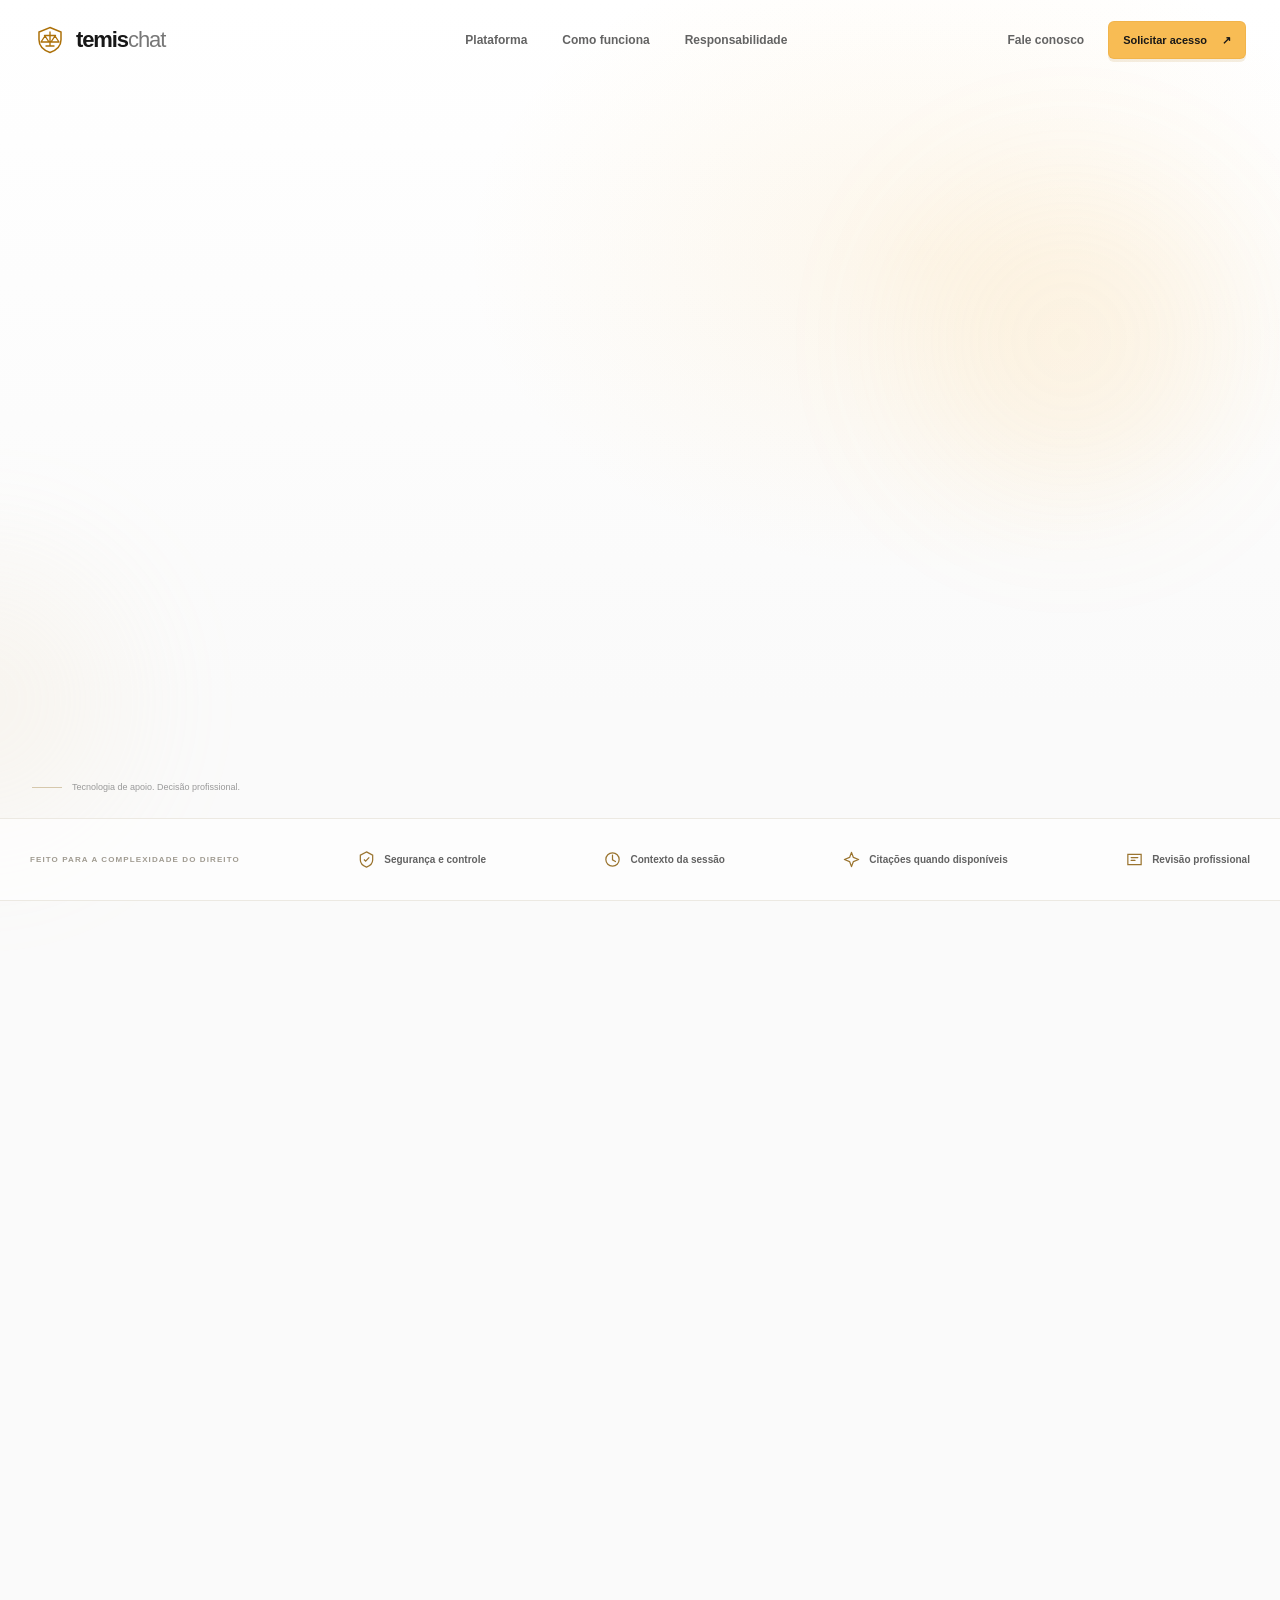
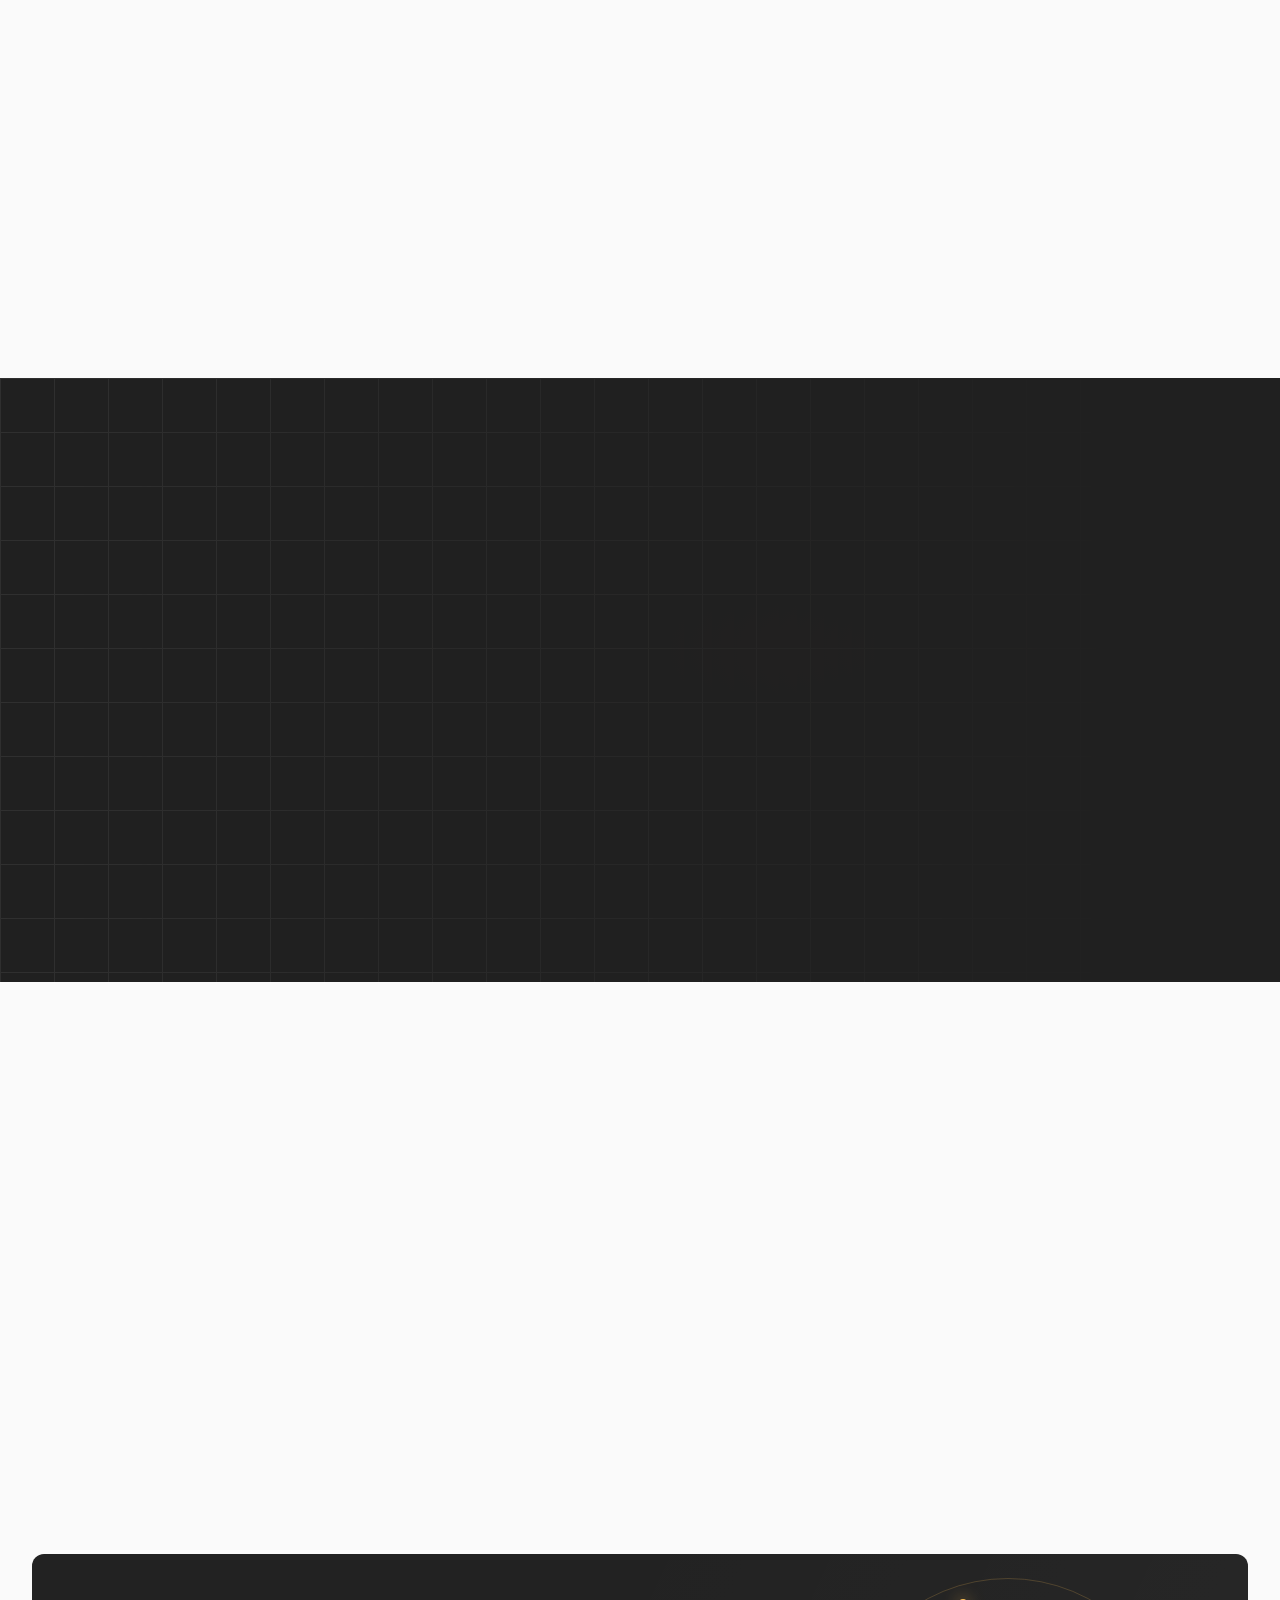
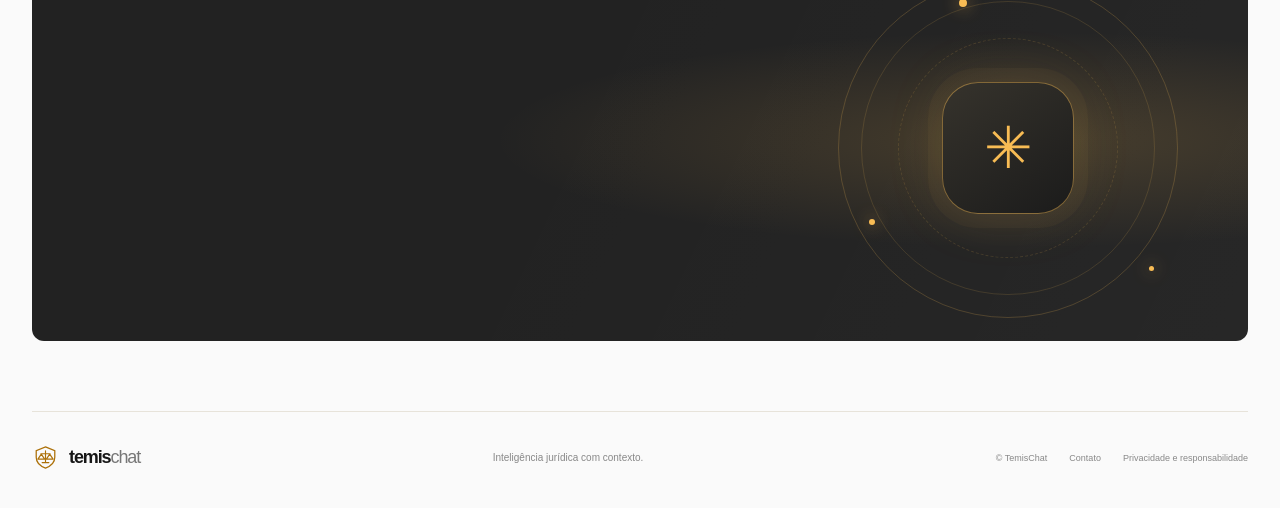
==== index.html @ d459ce2f "Align landing visuals and typography to Figma design system" ====
<!doctype html>
<html lang="pt-BR">
  <head>
    <meta charset="utf-8" />
    <meta name="viewport" content="width=device-width, initial-scale=1" />
    <meta name="theme-color" content="#171717" />
    <meta name="description" content="TemisChat — copiloto jurídico com conversa em IA, consulta processual por CNJ e assistência discreta para profissionais do Direito." />
    <title>TemisChat — Copiloto jurídico com contexto</title>
    <link rel="preconnect" href="https://fonts.googleapis.com" />
    <link rel="preconnect" href="https://fonts.gstatic.com" crossorigin />
    <link href="https://fonts.googleapis.com/css2?family=Inter:wght@400;500;600;700;800&display=swap" rel="stylesheet" />
    <link rel="stylesheet" href="./styles.css" />
  </head>
  <body>
    <div class="ambient ambient-a" aria-hidden="true"></div>
    <div class="ambient ambient-b" aria-hidden="true"></div>
    <header class="site-header">
      <a class="brand" href="#" aria-label="TemisChat — início">
        <span class="brand-mark" aria-hidden="true"><svg viewBox="0 0 32 32" fill="none"><path d="M16 3.5 27 8v7.7c0 6.4-4.5 10.4-11 12.8C9.5 26.1 5 22.1 5 15.7V8L16 3.5Z" stroke="currentColor" stroke-width="1.5"/><path d="M16 8v14M10.5 11.5h11M11 12l-4 6h8l-4-6ZM21 12l-4 6h8l-4-6ZM12 22h8" stroke="currentColor" stroke-width="1.35" stroke-linecap="round" stroke-linejoin="round"/></svg></span>
        <span>temis<span class="brand-light">chat</span></span>
      </a>
      <nav class="desktop-nav" aria-label="Navegação principal">
        <a href="#plataforma">Plataforma</a>
        <a href="#como-funciona">Como funciona</a>
        <a href="#seguranca">Responsabilidade</a>
      </nav>
      <div class="header-actions">
        <a class="login-link" href="mailto:contato@temischat.com">Fale conosco</a>
        <a class="button button-small button-gold" href="#acesso">Solicitar acesso <span aria-hidden="true">↗</span></a>
        <button class="menu-toggle" aria-label="Abrir menu" aria-expanded="false"><span></span><span></span></button>
      </div>
    </header>

    <main>
      <section class="hero section-wrap">
  <div class="hero-copy reveal">
    <div class="eyebrow"><span class="eyebrow-dot"></span> INTELIGÊNCIA JURÍDICA, COM CONTEXTO</div>
    <h1>Seu trabalho jurídico.<br /><span class="headline-accent">Com mais contexto.</span></h1>
    <p class="hero-description">Converse com o Temis, consulte processos por número CNJ e mantenha o raciocínio à mão. Um copiloto jurídico para apoiar sua análise — com respostas em streaming e citações quando disponíveis.</p>
    <div class="hero-actions">
      <a class="button button-gold button-large" href="#acesso">Conheça o TemisChat <span class="arrow" aria-hidden="true">↗</span></a>
      <a class="text-link" href="#como-funciona"><span class="play-icon" aria-hidden="true">▶</span> Veja como funciona</a>
    </div>
    <div class="hero-proof"><span class="proof-icon" aria-hidden="true"><svg viewBox="0 0 20 20" fill="none"><path d="M10 2.5 16 5v4.2c0 3.7-2.4 6.1-6 8.2-3.6-2.1-6-4.5-6-8.2V5l6-2.5Z" stroke="currentColor" stroke-width="1.3"/><path d="m7.2 9.9 1.8 1.8 3.8-4" stroke="currentColor" stroke-width="1.3" stroke-linecap="round" stroke-linejoin="round"/></svg></span><span><strong>Profissional no controle</strong><small>IA como apoio. Revisão humana sempre necessária.</small></span></div>
  </div>
  <div class="hero-visual reveal reveal-delay" aria-label="Prévia ilustrativa do workspace TemisChat">
    <div class="visual-orbit orbit-one"></div><div class="visual-orbit orbit-two"></div><div class="visual-glow"></div>
    <div class="preview-switcher">
      <div class="preview-tabs" role="tablist" aria-label="Prévia das telas do TemisChat">
        <button class="preview-tab is-active" type="button" role="tab" aria-selected="true" data-preview-tab="workspace">Workspace</button>
        <button class="preview-tab" type="button" role="tab" aria-selected="false" data-preview-tab="process">Consulta CNJ</button>
        <button class="preview-tab" type="button" role="tab" aria-selected="false" data-preview-tab="overlay">Overlay</button>
      </div>
      <div class="product-window">
        <div class="window-topbar">
          <div class="window-brand"><span class="mini-mark"><img src="./assets/temischat-mark.svg" alt="" /></span><span>TemisChat</span><span class="window-badge">LEGAL INTELLIGENCE</span></div>
          <div class="window-controls" aria-hidden="true"><i></i><i></i><i></i></div>
        </div>
        <div class="window-content">
          <section class="preview-panel is-active" data-preview-panel="workspace" role="tabpanel" aria-label="Workspace e nova conversa">
            <aside class="mock-sidebar">
              <button class="mock-new-chat" type="button"><span>＋</span> Nova conversa <kbd>⌘ N</kbd></button>
              <div class="mock-label">RECENTES</div><div class="mock-empty-recent">Suas conversas aparecem aqui.</div><div class="mock-divider"></div>
              <div class="mock-label">WORKSPACE</div>
              <div class="mock-nav active"><span class="nav-glyph">⌂</span> Início</div>
              <div class="mock-nav"><span class="nav-glyph">⌕</span> Processos</div>
              <div class="mock-nav muted-nav"><span class="nav-glyph">▤</span> Documentos</div>
              <div class="mock-nav muted-nav"><span class="nav-glyph">▣</span> Meus casos</div>
              <div class="mock-nav muted-nav"><span class="nav-glyph">◷</span> Prazos</div>
              <div class="mock-nav muted-nav"><span class="nav-glyph">✳</span> Memória do escritório</div>
              <div class="mock-sidebar-foot"><span class="mock-avatar">TC</span><span>TemisChat<small>Workspace jurídico</small></span></div>
            </aside>
            <div class="mock-main">
              <div class="preview-status"><span class="tiny-gold-dot"></span> TEMIS DISPONÍVEL <span class="preview-meta">PRÉVIA ILUSTRATIVA</span></div>
              <h3>Nova conversa</h3><p class="mock-intro">Pergunte sobre uma questão jurídica ou continue uma análise.</p>
              <div class="prompt-suggestion"><span>↳</span> Ajude-me a estruturar uma questão jurídica.</div>
              <div class="prompt-suggestion"><span>↳</span> O que devo verificar antes de concluir esta análise?</div>
              <div class="preview-composer"><span>Pergunte sobre um processo ou questão jurídica…</span><span class="composer-tools">＋ <i>↵</i></span></div>
              <div class="mock-disclaimer"><span>◇</span> Enter envia &nbsp; · &nbsp; Shift + Enter cria nova linha</div>
            </div>
            <aside class="mock-context-panel">
              <div class="context-panel-title">CONTEXTO DA SESSÃO</div>
              <div class="context-org"><span class="context-org-icon">⌂</span><span><b>Seu workspace</b><small>Organização autenticada</small></span></div>
              <div class="context-panel-title panel-subtitle">ÚLTIMO PROCESSO CONSULTADO</div>
              <div class="context-empty"><span class="context-scale">⚖</span><b>Nenhum processo consultado</b><p>Consulte um processo por número CNJ para vê-lo aqui.</p></div>
              <div class="context-note"><span>i</span> O painel reflete o contexto real disponível na sessão.</div>
            </aside>
          </section>
          <section class="preview-panel process-panel" data-preview-panel="process" role="tabpanel" aria-label="Prévia de consulta processual por CNJ" hidden>
            <aside class="mock-sidebar">
              <button class="mock-new-chat" type="button"><span>＋</span> Nova conversa <kbd>⌘ N</kbd></button><div class="mock-label">WORKSPACE</div>
              <div class="mock-nav"><span class="nav-glyph">⌂</span> Início</div><div class="mock-nav active"><span class="nav-glyph">⌕</span> Processos</div>
              <div class="mock-nav muted-nav"><span class="nav-glyph">▤</span> Documentos</div><div class="mock-nav muted-nav"><span class="nav-glyph">▣</span> Meus casos</div><div class="mock-nav muted-nav"><span class="nav-glyph">◷</span> Prazos</div>
              <div class="mock-sidebar-foot"><span class="mock-avatar">TC</span><span>TemisChat<small>Workspace jurídico</small></span></div>
            </aside>
            <div class="process-preview-main">
              <div class="preview-status"><span class="tiny-gold-dot"></span> CONSULTA PROCESSUAL <span class="sample-tag">EXEMPLO FICTÍCIO</span></div>
              <h3>Consulte por número CNJ</h3><p class="mock-intro">Os dados são exibidos conforme o retorno do provedor processual.</p>
              <div class="cnj-search"><span>⌕</span><code>1001234-56.2026.8.26.0100</code><span class="cnj-go">↗</span></div>
              <div class="process-result-card">
                <div class="process-result-head"><span><small>NÚMERO DO PROCESSO</small><b>1001234-56.2026.8.26.0100</b></span><span class="cnj-pill">DEMO</span></div>
                <p class="mock-court">Tribunal e unidade conforme retorno da consulta</p>
                <div class="process-poles"><div><small>POLO ATIVO</small><b>Parte autora</b></div><div><small>POLO PASSIVO</small><b>Parte requerida</b></div></div>
                <div class="movement-title">MOVIMENTAÇÕES</div>
                <div class="movement-row"><i></i><span><b>Movimentação processual</b><small>Data e descrição fornecidas pelo provedor</small></span></div>
                <div class="movement-row"><i></i><span><b>Evento anterior</b><small>Histórico retornado pela consulta</small></span></div>
              </div>
              <div class="mock-disclaimer">Dados fictícios para demonstração; nenhum processo real foi consultado.</div>
            </div>
          </section>
          <section class="preview-panel overlay-panel" data-preview-panel="overlay" role="tabpanel" aria-label="Prévia do overlay desktop" hidden>
            <div class="overlay-preview-backdrop">
              <div class="overlay-desktop-hint"><span class="desktop-hint-icon">▣</span><span><b>Assistente discreto no desktop</b><small>Acesso rápido pelo atalho global</small></span><kbd>⌥ Espaço</kbd></div>
              <div class="overlay-card-demo">
                <div class="overlay-card-head"><span class="overlay-mark"><img src="./assets/temischat-mark.svg" alt="" /></span><span><b>Temis</b><small>Assistente discreto</small></span><span class="overlay-window-actions">— &nbsp; ×</span></div>
                <div class="overlay-card-content"><span class="overlay-state-dot"></span><b>Janela de assistência disponível</b><p>O overlay permite abrir e recolher a interface rapidamente, com interferência visual mínima.</p><div class="overlay-info"><span>i</span> Transcrição local e sugestões durante calls ainda não estão ativas no piloto.</div></div>
                <div class="overlay-card-foot"><kbd>⌥ Espaço</kbd><span>alternar overlay</span><kbd>Esc</kbd><span>recolher</span></div>
              </div>
              <div class="overlay-bottom-note"><span class="tiny-gold-dot"></span> Esta prévia não representa captura de áudio nem transcrição.</div>
            </div>
          </section>
        </div>
      </div>
    </div>
    <div class="float-chip chip-evidence"><span class="chip-icon">↗</span><span><strong>Resposta em streaming</strong><small>Texto aparece conforme chega</small></span><span class="chip-check">✓</span></div>
    <div class="float-chip chip-secure"><span class="secure-shield">⌕</span><span><strong>Consulta por CNJ</strong><small>Tribunal, partes e movimentações</small></span></div>
    <div class="visual-caption"><span class="caption-line"></span> PRÉVIA DO WORKSPACE · DADOS DEMONSTRATIVOS</div>
  </div>
  <div class="hero-bottom-note"><span class="scroll-line"></span> Tecnologia de apoio. Decisão profissional.</div>
</section>

<section class="trust-strip" aria-label="Princípios do TemisChat">
        <div class="trust-inner">
          <span class="trust-intro">FEITO PARA A COMPLEXIDADE DO DIREITO</span>
          <span class="trust-item"><svg viewBox="0 0 20 20" fill="none" aria-hidden="true"><path d="M10 2 16.5 5.5v5c0 3.6-2.8 6.1-6.5 7.5-3.7-1.4-6.5-3.9-6.5-7.5v-5L10 2Z" stroke="currentColor" stroke-width="1.3"/><path d="m7.3 10 1.8 1.8 3.8-4" stroke="currentColor" stroke-width="1.3"/></svg> Segurança e controle</span>
          <span class="trust-item"><svg viewBox="0 0 20 20" fill="none" aria-hidden="true"><circle cx="10" cy="10" r="7" stroke="currentColor" stroke-width="1.3"/><path d="M10 5.5v4.8l3.1 1.8" stroke="currentColor" stroke-width="1.3" stroke-linecap="round"/></svg> Contexto da sessão</span>
          <span class="trust-item"><svg viewBox="0 0 20 20" fill="none" aria-hidden="true"><path d="M10 2.5 12 7.8 17.5 10 12 12.2 10 17.5 8 12.2 2.5 10 8 7.8 10 2.5Z" stroke="currentColor" stroke-width="1.3" stroke-linejoin="round"/></svg> Citações quando disponíveis</span>
          <span class="trust-item"><svg viewBox="0 0 20 20" fill="none" aria-hidden="true"><path d="M3 4.5h14v11H3zM6.5 8h7M6.5 11h4" stroke="currentColor" stroke-width="1.3" stroke-linecap="round"/></svg> Revisão profissional</span>
        </div>
      </section>

      <section class="section section-wrap" id="plataforma">
        <div class="section-heading reveal">
          <div class="eyebrow"><span class="eyebrow-dot"></span> O QUE JÁ EXISTE NO PILOTO</div>
          <h2>Ferramentas jurídicas.<br /><span class="muted-heading">Sem promessas fictícias.</span></h2>
          <p>O piloto reúne conversa com IA, consulta processual por número CNJ e um overlay de acesso rápido. As telas indicam quando um recurso ainda não está ativo.</p>
        </div>
        <div class="feature-grid">
          <article class="feature-card reveal">
            <div class="feature-number">01 / CONVERSAS COM IA</div>
            <div class="feature-art art-context"><div class="context-node node-one">Pergunta</div><div class="context-node node-two">Contexto</div><div class="context-node node-three">Resposta</div><div class="context-core">T<span>✳</span></div><svg viewBox="0 0 300 140" class="connection-lines" aria-hidden="true"><path d="M61 38 132 74M235 35 166 71M83 111 136 84M165 80 224 108" stroke="currentColor" stroke-opacity=".35" stroke-width="1" stroke-dasharray="3 4" fill="none"/></svg></div>
            <h3>Converse e acompanhe a resposta</h3>
            <p>As mensagens são transmitidas em streaming, o histórico pode ser reaberto e uma resposta em andamento pode ser interrompida. Citações aparecem quando retornadas pelo agente.</p>
            <a href="#como-funciona" class="feature-link">Entenda o fluxo <span>↗</span></a>
          </article>
          <article class="feature-card reveal reveal-up-delay">
            <div class="feature-number">02 / PROCESSOS</div>
            <div class="feature-art art-evidence"><div class="cnj-art-card"><span class="cnj-art-label">NÚMERO CNJ</span><strong>0000000-00.0000.0.00.0000</strong><div class="cnj-art-lines"><i></i><i></i><i></i></div><div class="cnj-art-tags"><span>Tribunal</span><span>Partes</span><span>Movimentos</span></div></div><div class="evidence-callout"><span class="callout-check">✓</span><b>Consulta processual</b><small>Dados do provedor</small></div></div>
            <h3>Consulte processos pelo CNJ</h3>
            <p>Informe o número CNJ para visualizar tribunal, polos, partes e movimentações disponíveis. O processo consultado passa a compor o contexto da sessão.</p>
            <a href="#como-funciona" class="feature-link">Veja como funciona <span>↗</span></a>
          </article>
          <article class="feature-card reveal reveal-up-delay-2">
            <div class="feature-number">03 / DESKTOP</div>
            <div class="feature-art art-control"><div class="control-ring ring-a"></div><div class="control-ring ring-b"></div><div class="control-center"><svg viewBox="0 0 40 40" fill="none" aria-hidden="true"><path d="M20 4 32 9v9c0 8-5 13-12 17C13 31 8 26 8 18V9l12-5Z" stroke="currentColor" stroke-width="1.4"/><path d="m14 20 4 4 8-9" stroke="currentColor" stroke-width="1.4" stroke-linecap="round"/></svg></div><span class="control-label label-top">Atalho rápido</span><span class="control-label label-bottom">Overlay desktop</span></div>
            <h3>Abra o overlay quando precisar</h3>
            <p>Acione e recolha a janela de assistência com um atalho. A camada de transcrição e sugestões durante calls ainda não está ativa no piloto.</p>
            <a href="#roadmap" class="feature-link">Ver limites atuais <span>↗</span></a>
          </article>
        </div>
      </section>

      <section class="roadmap-section section-wrap reveal" id="roadmap">
  <div class="roadmap-heading"><div><div class="eyebrow"><span class="eyebrow-dot"></span> ESTADO DO PRODUTO</div><h2>O que ainda está em desenvolvimento</h2></div><p>Estas áreas aparecem na navegação do workspace, mas as rotinas completas ainda não estão ativas no piloto atual.</p></div>
  <div class="roadmap-items"><span><i></i> Gestão de casos</span><span><i></i> Armazenamento e indexação de documentos</span><span><i></i> Cadastro de clientes</span><span><i></i> Gestão de prazos</span><span><i></i> Memória do escritório</span><span><i></i> Assinaturas</span><span><i></i> Call Intelligence</span></div>
</section>

      <section class="reasoning-section" id="como-funciona">
  <div class="reasoning-bg-grid" aria-hidden="true"></div>
  <div class="section-wrap reasoning-layout">
    <div class="reasoning-copy reveal">
      <div class="eyebrow eyebrow-dark"><span class="eyebrow-dot"></span> UM FLUXO DE TRABALHO CLARO</div>
      <h2>Da pergunta<br />à análise revisável.</h2>
      <p>O piloto prioriza uma interação simples: perguntar, acompanhar a resposta e consultar dados processuais quando o número CNJ é conhecido.</p>
      <div class="reasoning-list">
        <div class="reasoning-list-item active"><span class="list-index">01</span><span><strong>Faça uma pergunta</strong><small>Escreva a questão no compositor do Temis.</small></span><span class="list-check">✓</span></div>
        <div class="reasoning-list-item"><span class="list-index">02</span><span><strong>Acompanhe a resposta</strong><small>O texto chega em streaming; é possível cancelar.</small></span><span class="list-check">↗</span></div>
        <div class="reasoning-list-item"><span class="list-index">03</span><span><strong>Revise as fontes disponíveis</strong><small>As citações aparecem quando retornadas pelo agente.</small></span><span class="list-check">✓</span></div>
      </div>
    </div>
    <div class="reasoning-demo reveal reveal-delay">
      <div class="demo-window">
        <div class="demo-window-header"><div class="demo-lights"><i></i><i></i><i></i></div><span>CONVERSA COM O TEMIS</span><span class="demo-running"><i></i> EXEMPLO ILUSTRATIVO</span></div>
        <div class="demo-canvas">
          <div class="demo-question"><span class="demo-user-avatar">Você</span><div><small>SUA PERGUNTA</small><strong>Quais pontos devo confirmar antes de concluir a análise?</strong></div></div>
          <div class="demo-answer">
            <div class="demo-answer-head"><span class="temis-star">✳</span><b>Temis</b><span>Resposta em streaming</span></div>
            <p>Antes de concluir, confirme os fatos relevantes, a origem das informações e a correspondência entre a pergunta e os materiais disponíveis.</p>
            <div class="demo-answer-note"><span>i</span><p>Esta prévia é ilustrativa. O conteúdo real depende da pergunta, do contexto autorizado e da resposta do agente.</p></div>
            <div class="demo-citations"><span class="demo-citation-icon">§</span><div><b>Citações, quando disponíveis</b><small>Referências fornecidas pelo agente</small></div><span class="citation-state">DINÂMICO</span></div>
          </div>
          <div class="demo-followup"><span>Faça uma pergunta complementar…</span><span>↑</span></div>
          <div class="flow-spark spark-a"></div><div class="flow-spark spark-b"></div>
        </div>
        <div class="demo-footer"><span>PRÉVIA ILUSTRATIVA</span><span>Revise antes de usar informações jurídicas.</span></div>
      </div>
      <div class="demo-orbit orbit-dotted" aria-hidden="true"></div>
    </div>
  </div>
</section>

<section class="section section-wrap security-section" id="seguranca">
  <div class="security-panel reveal">
    <div class="security-left">
      <div class="eyebrow"><span class="eyebrow-dot"></span> TECNOLOGIA COM RESPONSABILIDADE</div>
      <h2>IA para apoiar.<br /><span class="muted-heading">Profissional para decidir.</span></h2>
      <p>O TemisChat ajuda a organizar perguntas e informações jurídicas, mas não substitui a análise do advogado. Confirme dados processuais críticos e revise qualquer resposta antes de utilizá-la.</p>
      <a class="text-link" href="#acesso">Conheça o TemisChat <span class="arrow" aria-hidden="true">↗</span></a>
    </div>
    <div class="security-points">
      <div class="security-point"><span class="security-point-icon">§</span><div><strong>Citações quando disponíveis</strong><p>As referências exibidas vêm do retorno do agente; sua presença depende da resposta gerada.</p></div><span class="point-arrow">↗</span></div>
      <div class="security-point"><span class="security-point-icon">◎</span><div><strong>Validação profissional</strong><p>Use a resposta como apoio e confirme informações que possam afetar prazos ou estratégia.</p></div><span class="point-arrow">↗</span></div>
      <div class="security-point"><span class="security-point-icon">◈</span><div><strong>Limites comunicados</strong><p>Recursos em desenvolvimento são identificados como tais. O piloto não anuncia transcrição de calls ativa.</p></div><span class="point-arrow">↗</span></div>
    </div>
  </div>
</section>

<section class="final-cta section-wrap" id="acesso">
        <div class="cta-orb" aria-hidden="true"><div class="cta-orb-inner"><span>✳</span></div><span class="orb-dot dot-1"></span><span class="orb-dot dot-2"></span><span class="orb-dot dot-3"></span></div>
        <div class="cta-copy reveal">
          <div class="eyebrow"><span class="eyebrow-dot"></span> O PRÓXIMO PASSO COMEÇA AQUI</div>
          <h2>Trabalhe com mais<br /><span class="headline-accent">contexto e clareza.</span></h2>
          <p>Conheça uma forma mais organizada de explorar informações jurídicas, conectar evidências e avançar no seu trabalho.</p>
          <a class="button button-gold button-large" href="mailto:contato@temischat.com?subject=Quero%20conhecer%20o%20TemisChat">Solicitar acesso ao TemisChat <span class="arrow" aria-hidden="true">↗</span></a>
          <small class="cta-note">Feito para profissionais do Direito. Desenvolvido com responsabilidade.</small>
        </div>
      </section>
    </main>

    <footer class="site-footer section-wrap">
      <a class="brand footer-brand" href="#"><span class="brand-mark" aria-hidden="true"><svg viewBox="0 0 32 32" fill="none"><path d="M16 3.5 27 8v7.7c0 6.4-4.5 10.4-11 12.8C9.5 26.1 5 22.1 5 15.7V8L16 3.5Z" stroke="currentColor" stroke-width="1.5"/><path d="M16 8v14M10.5 11.5h11M11 12l-4 6h8l-4-6ZM21 12l-4 6h8l-4-6ZM12 22h8" stroke="currentColor" stroke-width="1.35" stroke-linecap="round" stroke-linejoin="round"/></svg></span><span>temis<span class="brand-light">chat</span></span></a>
      <p>Inteligência jurídica com contexto.</p>
      <div class="footer-right"><span>© <span id="year"></span> TemisChat</span><a href="mailto:contato@temischat.com">Contato</a><a href="#seguranca">Privacidade e responsabilidade</a></div>
    </footer>
    <script src="./script.js"></script>
  </body>
</html>
---- styles.css ----
:root{--gold:#F8BC54;--gold-hover:#DFA33B;--gold-dark:#AC7008;--ink:#171717;--graphite:#262626;--muted:#737373;--line:#E5E5E5;--paper:#FAFAFA;--font:'DM Sans',-apple-system,BlinkMacSystemFont,'Segoe UI',sans-serif;--display:'Manrope','DM Sans',sans-serif;--ease:cubic-bezier(.2,.8,.2,1)}*{box-sizing:border-box}html{scroll-behavior:smooth;scroll-padding-top:88px}body{margin:0;font-family:var(--font);color:var(--ink);background:#FAFAFA;overflow-x:hidden;-webkit-font-smoothing:antialiased}body:before{content:"";position:absolute;z-index:-2;inset:0 0 auto;height:900px;background:radial-gradient(ellipse at 72% 28%,rgba(248,188,84,.105),transparent 35%),linear-gradient(180deg,#fff 0%,#fafafa 78%,#FAFAFA 100%)}a{color:inherit;text-decoration:none}button{font:inherit}.ambient{position:absolute;pointer-events:none;z-index:-1;filter:blur(75px);border-radius:50%;opacity:.32}.ambient-a{width:320px;height:320px;background:#f8bc54;right:4%;top:180px;opacity:.10;animation:ambientDrift 12s ease-in-out infinite alternate}.ambient-b{width:260px;height:260px;background:#ead4ad;left:-150px;top:570px;opacity:.16;animation:ambientDrift 10s ease-in-out infinite alternate-reverse}.site-header{height:80px;display:flex;align-items:center;justify-content:space-between;max-width:1320px;margin:auto;padding:0 34px;position:relative;z-index:20}.brand{display:inline-flex;align-items:center;gap:10px;font-family:var(--display);font-size:22px;font-weight:800;letter-spacing:-1.1px}.brand-light{font-weight:500;color:#777}.brand-mark{width:32px;height:32px;display:grid;place-items:center;color:var(--gold-dark)}.brand-mark svg{width:100%;height:100%}.desktop-nav{display:flex;align-items:center;gap:35px;margin-left:80px}.desktop-nav a,.login-link{font-size:12px;font-weight:600;color:#636363;transition:color .18s ease}.desktop-nav a:hover,.login-link:hover{color:#171717}.header-actions{display:flex;align-items:center;gap:24px}.button{display:inline-flex;align-items:center;justify-content:center;gap:15px;border-radius:6px;font-weight:700;transition:transform .2s var(--ease),background .2s ease,box-shadow .2s ease,border-color .2s ease}.button:hover{transform:translateY(-2px)}.button:active{transform:translateY(0) scale(.98)}.button-small{height:38px;padding:0 15px;font-size:11px}.button-large{height:48px;padding:0 20px;font-size:12px}.button-gold{background:var(--gold);color:#171717;box-shadow:0 3px 0 rgba(172,112,8,.12),inset 0 0 0 1px rgba(172,112,8,.1)}.button-gold:hover{background:#ffca70;box-shadow:0 8px 22px rgba(172,112,8,.19)}.arrow{font-size:16px;font-weight:500}.menu-toggle{display:none;border:0;background:none;padding:7px}.menu-toggle span{display:block;width:20px;height:1px;background:#333;margin:5px}.section-wrap{width:min(1220px,calc(100% - 64px));margin:0 auto}.hero{min-height:670px;padding-top:95px;position:relative;display:grid;grid-template-columns:.86fr 1.14fr;align-items:start;column-gap:24px}.hero-copy{padding-top:31px;position:relative;z-index:2}.eyebrow{display:flex;align-items:center;gap:9px;color:#6e6250;font-size:9px;font-weight:700;letter-spacing:1.25px;line-height:1.3}.eyebrow-dot{width:6px;height:6px;border-radius:50%;background:var(--gold-dark);box-shadow:0 0 0 3px rgba(248,188,84,.18)}h1,h2,h3,p{margin-top:0}.hero h1{font-family:var(--display);font-size:clamp(48px,5vw,69px);line-height:1.065;letter-spacing:-3.8px;font-weight:700;margin:25px 0 24px;max-width:510px}.headline-accent{color:#B17A1C;position:relative}.headline-accent:after{content:"";position:absolute;height:7px;bottom:0;left:0;right:0;background:linear-gradient(90deg,rgba(248,188,84,.32),rgba(248,188,84,.02));z-index:-1;border-radius:3px}.hero-description{font-size:14px;line-height:1.8;color:#686868;max-width:415px;margin-bottom:27px}.hero-actions{display:flex;align-items:center;gap:24px;flex-wrap:wrap}.text-link{display:inline-flex;align-items:center;gap:9px;font-size:11px;font-weight:700;color:#343434;transition:color .2s}.text-link:hover{color:var(--gold-dark)}.play-icon{height:23px;width:23px;border:1px solid #d8d4ce;border-radius:50%;display:grid;place-items:center;font-size:8px;padding-left:2px;color:#6c5a3c;transition:background .2s,border-color .2s}.text-link:hover .play-icon{background:#fff2d8;border-color:var(--gold)}.hero-proof{display:flex;align-items:center;gap:11px;margin-top:48px;padding-top:20px;border-top:1px solid #ece8e0;max-width:340px}.proof-icon{width:34px;height:34px;display:grid;place-items:center;background:#fff5e4;border-radius:9px;color:#9b6b1c}.proof-icon svg{width:19px}.hero-proof strong,.hero-proof small{display:block}.hero-proof strong{font-size:11px;margin-bottom:4px}.hero-proof small{font-size:10px;color:#858585}.hero-visual{position:relative;min-width:0;margin-top:0;padding:0 0 48px 5px;perspective:1500px}.product-window{position:relative;z-index:2;width:100%;border:1px solid rgba(40,40,40,.15);border-radius:12px;background:#fff;box-shadow:0 25px 80px rgba(30,24,12,.14),0 5px 14px rgba(30,24,12,.05);overflow:hidden;transform:rotateY(-2deg) rotateX(1deg);transform-origin:center left;animation:windowFloat 8s ease-in-out infinite}.window-topbar{height:39px;background:#242424;display:flex;align-items:center;justify-content:space-between;padding:0 13px;color:#f3f0e8}.window-brand{font-family:var(--display);font-size:10px;font-weight:800;display:flex;align-items:center;gap:7px}.mini-mark{display:grid;place-items:center;width:16px;height:16px;background:var(--gold);color:#171717;border-radius:4px;font-size:10px;font-weight:800}.window-badge{font-family:var(--font);font-size:6px;letter-spacing:1px;color:#8e8e8e;border:1px solid #4c4c4c;border-radius:3px;padding:3px 4px;margin-left:3px}.window-controls{display:flex;gap:4px}.window-controls i,.demo-lights i{display:block;width:5px;height:5px;border-radius:50%;background:#656565}.window-content{display:grid;grid-template-columns:140px minmax(0,1fr);min-height:415px}.mock-sidebar{background:#222;padding:14px 9px 10px;color:#999;position:relative;display:flex;flex-direction:column}.mock-nav{font-size:8px;display:flex;align-items:center;gap:8px;padding:9px 7px;border-radius:4px;margin-bottom:3px;white-space:nowrap}.mock-nav.active{background:#36332d;color:#f8f3e9;box-shadow:inset 2px 0 var(--gold)}.nav-glyph{font-size:12px;color:#a8a8a8;width:13px;text-align:center}.mock-nav.active .nav-glyph{color:var(--gold)}.mock-divider{height:1px;background:#3a3a3a;margin:11px 3px 12px}.mock-label{font-size:6px;letter-spacing:1px;color:#777;margin:0 7px 9px}.recent-item{display:flex;gap:7px;padding:7px 5px;font-size:7px;color:#d3d3d3;align-items:flex-start}.recent-item small{display:block;font-size:6px;color:#777;margin-top:4px}.case-dot{width:6px;height:6px;background:var(--gold);border-radius:2px;margin-top:2px;flex-shrink:0}.case-dot.muted{background:#777}.sidebar-bottom{margin-top:auto;padding:12px 4px 2px;border-top:1px solid #3a3a3a;display:flex;align-items:center;gap:6px;font-size:7px;color:#ddd;white-space:nowrap}.sidebar-bottom small{display:block;color:#777;font-size:6px;margin-top:3px}.avatar{width:23px;height:23px;display:grid;place-items:center;background:#4a4a4a;color:#f5e3c2;border-radius:50%;font-size:7px}.more{margin-left:auto;font-size:14px}.mock-main{padding:19px 18px 10px;min-width:0;background:#fff}.case-context{display:flex;gap:8px;align-items:center;flex-wrap:wrap}.context-pill{font-size:6px;letter-spacing:.7px;background:#fff4df;color:#91621b;padding:5px 6px;border-radius:3px;font-weight:700}.tiny-gold-dot{display:inline-block;width:4px;height:4px;background:#c18a2f;border-radius:50%;margin:0 3px 1px 0}.case-number{font-size:7px;color:#aaa}.mock-main h3{font-size:14px;font-family:var(--display);letter-spacing:-.5px;margin:13px 0 7px}.mock-intro{font-size:8px;color:#777;line-height:1.65;margin:0 0 13px}.reasoning-card{border:1px solid #e9e5dd;border-radius:6px;padding:9px 10px 10px;box-shadow:0 2px 6px #00000003}.reasoning-head{display:flex;align-items:center;gap:6px;font-size:8px;font-weight:700;padding-bottom:10px;border-bottom:1px solid #efede8}.temis-star{font-size:12px;color:#b27a1d}.live-label{margin-left:auto;color:#788b71;font-size:5px;letter-spacing:.65px}.live-label i,.demo-running i{display:inline-block;width:4px;height:4px;border-radius:50%;background:#62a578;vertical-align:1px;margin-right:3px;box-shadow:0 0 0 2px #62a5781c}.reasoning-step{display:flex;align-items:flex-start;gap:7px;padding:8px 0 3px}.step-check{width:12px;height:12px;display:grid;place-items:center;border-radius:50%;background:#e3f4e6;color:#2d8a4c;font-size:7px;flex-shrink:0}.reasoning-step strong{font-size:7px;display:block;margin-bottom:3px;font-weight:700}.reasoning-step p{font-size:7px;color:#858585;margin:0}.step-time{font-size:6px;color:#a5a5a5;margin-left:auto;white-space:nowrap}.step-pulse{width:12px;height:12px;border:1px solid #dca642;border-radius:50%;position:relative;flex-shrink:0}.step-pulse:after{content:"";position:absolute;inset:3px;background:var(--gold);border-radius:50%;animation:softPulse 1.8s ease-in-out infinite}.current-step strong{color:#966718}.reasoning-progress{height:2px;background:#eee9df;margin:9px 0 0;border-radius:3px;overflow:hidden}.reasoning-progress span{display:block;height:100%;width:65%;background:linear-gradient(90deg,#e3b357,#f8dba1);animation:progressMove 4s ease-in-out infinite alternate}.answer-preview{margin-top:11px;padding:10px;background:#faf9f6;border:1px solid #eeebe4;border-radius:5px}.answer-label{display:flex;justify-content:space-between;gap:6px;font-size:6px;font-weight:700;letter-spacing:.5px;color:#777}.confidence{letter-spacing:0;color:#a16f1c;text-transform:none;font-weight:600}.answer-preview>p{font-size:8px;line-height:1.7;color:#555;margin:9px 0}.answer-preview mark{background:rgba(248,188,84,.25);color:#484036;padding:1px 2px}.source-row{display:flex;align-items:center;gap:7px;border-top:1px solid #e9e5dc;padding-top:8px}.source-icon{width:19px;height:21px;border:1px solid #e0d4be;color:#a67a32;display:grid;place-items:center;border-radius:3px;font-size:11px}.source-row strong,.source-row small{display:block}.source-row strong{font-size:7px}.source-row small{font-size:6px;color:#96928a;margin-top:3px}.source-open{margin-left:auto;font-size:6px;color:#8a641f;font-weight:700;white-space:nowrap}.mock-composer{height:30px;border:1px solid #e4e0d7;border-radius:5px;margin-top:9px;display:flex;align-items:center;gap:6px;padding:0 7px;font-size:7px;color:#aaa;box-shadow:0 2px 7px #00000004}.composer-shortcut{margin-left:auto;border:1px solid #e4e0d7;border-radius:3px;width:15px;height:15px;display:grid;place-items:center;color:#777}.composer-send{width:19px;height:19px;border-radius:4px;background:var(--gold);color:#161616;display:grid;place-items:center;font-size:11px;font-weight:700}.mock-disclaimer{text-align:center;font-size:5px;color:#aaa;margin-top:6px}.visual-orbit{position:absolute;border:1px solid rgba(184,132,45,.19);border-radius:50%;z-index:0}.orbit-one{width:480px;height:480px;right:-115px;top:-84px;animation:orbitSpin 42s linear infinite}.orbit-two{width:380px;height:380px;right:-64px;top:-34px;border-style:dashed;animation:orbitSpin 64s linear infinite reverse}.visual-glow{position:absolute;background:radial-gradient(ellipse,rgba(248,188,84,.28),transparent 68%);width:500px;height:400px;right:-40px;top:20px;filter:blur(25px);z-index:0;animation:glowBreath 9s ease-in-out infinite alternate}.float-chip{position:absolute;z-index:4;display:flex;align-items:center;gap:9px;background:rgba(255,255,255,.94);border:1px solid rgba(230,224,213,.95);padding:10px 12px;border-radius:8px;box-shadow:0 12px 30px rgba(38,30,13,.1);backdrop-filter:blur(12px);animation:chipFloat 6s ease-in-out infinite}.float-chip strong,.float-chip small{display:block;white-space:nowrap}.float-chip strong{font-size:9px;margin-bottom:4px}.float-chip small{font-size:8px;color:#8b8b8b}.chip-evidence{top:70px;left:-38px}.chip-icon{height:27px;width:26px;display:grid;place-items:center;border-radius:6px;background:#fff4dd;color:#9d6b1b;font-size:17px}.chip-check{display:grid;place-items:center;width:15px;height:15px;background:#e4f5e8;color:#2a8b4e;border-radius:50%;font-size:9px;margin-left:4px}.chip-secure{right:-25px;bottom:73px;animation-delay:-2.3s}.secure-shield{height:29px;width:29px;display:grid;place-items:center;color:#7b8e79;background:#edf4eb;border-radius:7px;font-size:18px}.visual-caption{position:absolute;bottom:14px;right:15px;display:flex;align-items:center;gap:8px;font-size:7px;letter-spacing:1.3px;font-weight:700;color:#a29a8b}.caption-line{height:1px;width:29px;background:#d8bc81}.hero-bottom-note{position:absolute;bottom:26px;left:0;display:flex;align-items:center;gap:10px;color:#999;font-size:9px}.scroll-line{display:block;width:30px;height:1px;background:#d6c8ac}.trust-strip{border-top:1px solid #ece9e2;border-bottom:1px solid #ece9e2;background:rgba(255,255,255,.67)}.trust-inner{max-width:1220px;min-height:81px;padding:0 0;margin:auto;display:flex;justify-content:space-between;align-items:center;gap:16px}.trust-intro{font-size:8px;letter-spacing:1.1px;font-weight:700;color:#a09b91}.trust-item{display:flex;align-items:center;gap:8px;font-size:10px;font-weight:600;color:#626262;white-space:nowrap}.trust-item svg{width:19px;height:19px;color:#9a742f}.section{padding-top:120px;padding-bottom:110px}.section-heading{max-width:650px;margin-bottom:47px}.section-heading h2,.security-left h2,.reasoning-copy h2,.cta-copy h2{font-family:var(--display);font-size:clamp(34px,4vw,48px);line-height:1.15;letter-spacing:-2px;font-weight:700;margin:24px 0 17px}.muted-heading{color:#8e8b85}.section-heading>p,.security-left>p,.reasoning-copy>p,.cta-copy>p{max-width:520px;color:#737373;font-size:13px;line-height:1.85;margin-bottom:0}.feature-grid{display:grid;grid-template-columns:repeat(3,minmax(0,1fr));gap:18px}.feature-card{padding:20px 20px 19px;background:#fff;border:1px solid #e8e5df;border-radius:9px;min-width:0;box-shadow:0 4px 18px rgba(38,30,13,.018);transition:transform .3s var(--ease),box-shadow .3s,border-color .3s;overflow:hidden}.feature-card:hover{transform:translateY(-5px);border-color:#d9c18f;box-shadow:0 17px 38px rgba(38,30,13,.07)}.feature-number{font-size:8px;letter-spacing:1.15px;color:#a3a098;font-weight:700}.feature-art{height:168px;margin:17px 0 23px;position:relative;overflow:hidden;background:#f8f6f1;border:1px solid #efede6;border-radius:6px}.feature-card h3{font-size:15px;letter-spacing:-.4px;font-family:var(--display);margin-bottom:9px}.feature-card>p{font-size:11px;line-height:1.8;color:#7a7a7a;min-height:61px;margin-bottom:17px}.feature-link{font-size:10px;font-weight:700;display:inline-flex;align-items:center;gap:16px}.feature-link span{color:#aa781f;transition:transform .2s}.feature-link:hover span{transform:translate(3px,-2px)}.art-context{background:radial-gradient(ellipse at center,#fffdf8,#f4f1ea)}.connection-lines{position:absolute;width:100%;height:100%;inset:0;color:#a77a27}.context-node{position:absolute;z-index:1;padding:8px 10px;background:#fff;border:1px solid #e8dfcd;box-shadow:0 4px 10px #29200c0c;border-radius:5px;font-size:8px;font-weight:600;color:#676052;animation:nodeFloat 5s ease-in-out infinite}.node-one{top:21px;left:20px}.node-two{top:27px;right:18px;animation-delay:-1.6s}.node-three{bottom:18px;left:35px;animation-delay:-3s}.context-core{position:absolute;z-index:2;left:50%;top:50%;transform:translate(-50%,-50%);width:53px;height:53px;border-radius:15px;background:#252525;color:var(--gold);display:grid;place-items:center;font-family:var(--display);font-size:24px;box-shadow:0 6px 17px #0002}.context-core span{position:absolute;right:2px;top:0;font-size:11px;color:#fff}.art-evidence{background:linear-gradient(135deg,#f6f3ed,#fdfcf9)}.evidence-doc{position:absolute;width:118px;height:145px;left:45px;top:12px;background:#fff;border:1px solid #e9e4d9;border-radius:3px;padding:19px 12px;box-shadow:0 7px 15px #00000008;display:flex;flex-direction:column;gap:8px;transform:rotate(-4deg)}.evidence-doc>span{height:3px;background:#e9e7e1;width:100%;border-radius:2px}.evidence-doc>span.short{width:58%}.evidence-doc .doc-top{height:6px;background:#ccc5b7;width:45%;margin-bottom:4px}.doc-highlight{font-size:6px;color:#7a5b24;background:#fff0cb;padding:6px 3px;margin:0 -3px;white-space:nowrap}.evidence-callout{position:absolute;right:12px;bottom:22px;display:flex;flex-direction:column;gap:5px;padding:11px 12px;background:#fff;border:1px solid #e7e0d2;border-radius:5px;box-shadow:0 8px 18px #0000000d;min-width:128px;animation:chipFloat 5.5s ease-in-out infinite}.callout-check{position:absolute;left:-10px;top:-8px;width:20px;height:20px;border-radius:50%;background:#e3f4e6;color:#368953;display:grid;place-items:center;font-size:10px;border:2px solid white}.evidence-callout b{font-size:8px}.evidence-callout small{font-size:7px;color:#858585}.evidence-pin{position:absolute;top:34px;right:26px;width:24px;height:24px;border-radius:50%;background:#fff3da;border:1px solid #ead5aa;box-shadow:0 0 0 6px #f3dfb933}.art-control{display:grid;place-items:center;background:radial-gradient(ellipse at center,#fffdf8,#f4f1ea)}.control-ring{position:absolute;border-radius:50%;border:1px solid #e5d9bf}.ring-a{width:124px;height:124px;animation:orbitSpin 30s linear infinite}.ring-b{width:93px;height:93px;border-style:dashed;animation:orbitSpin 22s linear infinite reverse}.control-center{z-index:2;width:58px;height:58px;background:#292929;color:var(--gold);display:grid;place-items:center;border-radius:17px;box-shadow:0 7px 20px #0002}.control-center svg{width:34px}.control-label{position:absolute;font-size:7px;padding:7px 9px;background:#fff;border:1px solid #e8e1d3;border-radius:4px;box-shadow:0 4px 11px #00000007;color:#777}.label-top{top:23px;left:20px}.label-bottom{bottom:22px;right:16px}.reasoning-section{position:relative;overflow:hidden;background:#202020;color:#fff;padding:98px 0 100px}.reasoning-bg-grid{position:absolute;inset:0;opacity:.18;background-image:linear-gradient(#777 1px,transparent 1px),linear-gradient(90deg,#777 1px,transparent 1px);background-size:54px 54px;mask-image:linear-gradient(90deg,black,transparent 90%)}.reasoning-bg-grid:after{content:"";position:absolute;inset:0;background:radial-gradient(ellipse at 80% 45%,rgba(248,188,84,.14),transparent 43%)}.reasoning-layout{position:relative;display:grid;grid-template-columns:.82fr 1.18fr;gap:75px;align-items:center}.eyebrow-dark{color:#c4b59b}.eyebrow-dark .eyebrow-dot{background:var(--gold)}.reasoning-copy h2{font-size:45px;color:#f8f7f4;margin-top:24px;letter-spacing:-2.2px}.reasoning-copy>p{color:#adadad}.reasoning-list{display:flex;flex-direction:column;margin-top:32px;border-top:1px solid #3d3d3d}.reasoning-list-item{display:flex;align-items:center;gap:13px;padding:14px 10px;border-bottom:1px solid #3d3d3d;transition:background .2s}.reasoning-list-item.active{background:linear-gradient(90deg,rgba(248,188,84,.09),transparent);box-shadow:inset 2px 0 var(--gold)}.list-index{font-family:var(--display);font-size:9px;color:#777}.reasoning-list-item strong,.reasoning-list-item small{display:block}.reasoning-list-item strong{font-size:11px;font-weight:600;margin-bottom:5px;color:#f1eee7}.reasoning-list-item small{font-size:9px;color:#929292}.list-check{margin-left:auto;color:#a6bf9a;font-size:11px}.reasoning-list-item:not(.active) .list-check{color:#777}.reasoning-demo{position:relative;min-width:0}.demo-window{position:relative;z-index:2;background:#fdfcf9;color:#292929;border-radius:10px;border:1px solid #5b564e;overflow:hidden;box-shadow:0 20px 65px #0006}.demo-window-header{height:41px;display:flex;align-items:center;gap:11px;padding:0 14px;background:#2b2b2b;color:#a9a9a9;font-size:7px;letter-spacing:1px}.demo-lights{display:flex;gap:4px}.demo-lights i:first-child{background:#d1746c}.demo-lights i:nth-child(2){background:#d8b367}.demo-lights i:nth-child(3){background:#78ad80}.demo-running{margin-left:auto;letter-spacing:.6px;font-size:6px;color:#c8d8c2}.demo-canvas{position:relative;padding:21px 30px 25px;overflow:hidden;background:linear-gradient(130deg,#fbfaf7,#f4f0e7)}.flow-node{position:relative;z-index:2;display:flex;align-items:center;gap:10px;background:white;border:1px solid #e5e0d5;border-radius:6px;min-height:58px;padding:10px 12px;box-shadow:0 3px 9px #27200b06;transition:transform .25s var(--ease),border-color .25s}.flow-node:hover{transform:translateX(3px);border-color:#d6bd88}.flow-symbol{width:31px;height:31px;flex:0 0 auto;display:grid;place-items:center;border-radius:6px;background:#f3f0e8;font-size:17px;color:#8b7a5a}.flow-node small{display:block;font-size:6px;letter-spacing:.8px;color:#999;margin-bottom:5px}.flow-node strong{font-size:9px;line-height:1.4;display:block;font-weight:700}.node-state{margin-left:auto;align-self:flex-start;flex-shrink:0}.node-state.done{height:16px;width:16px;display:grid;place-items:center;border-radius:50%;background:#e2f2e4;color:#3f9151;font-size:9px}.flow-connector{position:relative;width:1px;height:19px;margin-left:27px;background:#d1bd8c;z-index:1}.flow-connector span{position:absolute;bottom:-2px;left:-3px;width:7px;height:7px;border-right:1px solid #b9995b;border-bottom:1px solid #b9995b;transform:rotate(45deg)}.docs-node{min-height:70px}.document-tokens{display:flex;gap:5px;flex-wrap:wrap;margin-top:7px}.document-tokens span{font-size:6px;color:#777;background:#f7f5f0;border:1px solid #ece7de;padding:4px 5px;border-radius:3px}.gold-symbol{background:#fff0d1;color:#b58127}.compare-node{background:#fffdf7;border-color:#e3d1a9}.compare-node p{font-size:7px;color:#898274;margin:5px 0 0}.node-state.working{width:15px;height:15px;border:1px solid #e2b85f;border-radius:50%;display:grid;place-items:center}.node-state.working i{width:5px;height:5px;border-radius:50%;background:var(--gold);animation:softPulse 1.4s ease-in-out infinite}.result-node{margin-top:0;padding:12px 13px;display:block;border-color:#e8d9b9;background:#fff}.result-top{display:flex;align-items:center;gap:6px}.result-check{font-size:12px;color:#a97820}.result-tag{margin-left:auto;font-size:6px;color:#946719;background:#fff2d8;padding:5px 6px;border-radius:3px}.result-node>strong{display:block;font-size:9px;margin:11px 0 6px}.result-node>p{font-size:8px;line-height:1.7;color:#777;margin-bottom:10px}.result-source{display:flex;align-items:center;gap:7px;padding-top:9px;border-top:1px solid #eee9df}.result-source>span:first-child{height:23px;width:22px;display:grid;place-items:center;background:#fbf3e1;color:#a27626;border-radius:4px;font-size:13px}.result-source b,.result-source small{display:block}.result-source b{font-size:7px}.result-source small{font-size:6px;color:#9a968e;margin-top:3px}.result-source a{margin-left:auto;font-size:7px;font-weight:700;color:#9a6a1a}.demo-footer{height:30px;background:#292929;color:#7f7f7f;display:flex;align-items:center;justify-content:space-between;padding:0 13px;font-size:6px;letter-spacing:.5px}.demo-footer span:last-child{letter-spacing:0}.demo-orbit{position:absolute;border:1px solid rgba(248,188,84,.2);border-radius:50%;pointer-events:none}.orbit-dotted{width:570px;height:570px;right:-100px;top:-100px;border-style:dashed;animation:orbitSpin 75s linear infinite}.flow-spark{position:absolute;width:4px;height:4px;border-radius:50%;background:var(--gold);box-shadow:0 0 12px 3px rgba(248,188,84,.5);opacity:0;animation:sparkPulse 4s ease-in-out infinite}.spark-a{left:15%;top:35%}.spark-b{right:13%;bottom:20%;animation-delay:1.8s}.security-section{padding-top:108px;padding-bottom:108px}.security-panel{background:#f3f1ec;border:1px solid #eae6dd;border-radius:12px;padding:47px 48px;display:grid;grid-template-columns:1fr .83fr;gap:75px;position:relative;overflow:hidden}.security-panel:after{content:"";position:absolute;right:-100px;top:-210px;width:400px;height:400px;background:radial-gradient(circle,rgba(248,188,84,.13),transparent 65%);pointer-events:none}.security-left{position:relative;z-index:1}.security-left h2{font-size:37px;letter-spacing:-1.7px}.security-left>p{max-width:470px;font-size:12px;margin-bottom:22px}.security-left .text-link{border-bottom:1px solid #d7c69f;padding-bottom:7px}.security-points{position:relative;z-index:1;display:flex;flex-direction:column;justify-content:center}.security-point{display:flex;align-items:flex-start;gap:13px;padding:17px 0;border-bottom:1px solid #ded9cf}.security-point:first-child{border-top:1px solid #ded9cf}.security-point-icon{width:31px;height:31px;border-radius:7px;background:#fff9ec;border:1px solid #eae0ca;color:#a67a28;display:grid;place-items:center;font-size:15px;flex-shrink:0}.security-point strong{font-size:11px;display:block;margin:3px 0 6px}.security-point p{font-size:9px;line-height:1.7;color:#777;margin:0;max-width:330px}.point-arrow{margin-left:auto;color:#b0a17e;font-size:12px}.final-cta{position:relative;overflow:hidden;background:#222;color:white;border-radius:12px;margin-bottom:70px;min-height:344px;display:flex;align-items:center;padding:55px 70px}.final-cta:before{content:"";position:absolute;inset:0;background:radial-gradient(ellipse at 82% 48%,rgba(248,188,84,.16),transparent 38%),linear-gradient(115deg,transparent 40%,rgba(255,255,255,.025));pointer-events:none}.cta-copy{position:relative;z-index:2;max-width:560px}.cta-copy .eyebrow{color:#c9b58e}.cta-copy h2{font-size:42px;margin:20px 0 13px;letter-spacing:-1.9px}.cta-copy .headline-accent{color:#f8bc54}.cta-copy>p{font-size:11px;max-width:430px;color:#b4b4b4;margin-bottom:23px}.cta-note{font-size:8px;color:#777;display:block;margin-top:15px}.cta-orb{position:absolute;width:340px;height:340px;right:70px;top:50%;transform:translateY(-50%);border:1px solid rgba(248,188,84,.2);border-radius:50%;display:grid;place-items:center;animation:orbitSpin 70s linear infinite}.cta-orb:before,.cta-orb:after{content:"";position:absolute;border:1px solid rgba(248,188,84,.14);border-radius:50%}.cta-orb:before{inset:22px}.cta-orb:after{inset:59px;border-style:dashed}.cta-orb-inner{width:132px;height:132px;border-radius:36px;display:grid;place-items:center;background:linear-gradient(145deg,#36332c,#1b1b1b);border:1px solid rgba(248,188,84,.45);box-shadow:0 0 0 14px rgba(248,188,84,.035),0 0 60px rgba(248,188,84,.12);color:var(--gold);font-size:58px;animation:orbitSpin 70s linear infinite reverse}.orb-dot{position:absolute;width:8px;height:8px;border-radius:50%;background:var(--gold);box-shadow:0 0 16px rgba(248,188,84,.8)}.dot-1{top:20px;left:120px}.dot-2{bottom:46px;right:23px;width:5px;height:5px}.dot-3{left:30px;bottom:92px;width:6px;height:6px}.site-footer{min-height:97px;display:flex;align-items:center;justify-content:space-between;gap:20px;border-top:1px solid #e7e3da;padding-top:20px;padding-bottom:25px}.footer-brand{font-size:18px}.footer-brand .brand-mark{width:27px;height:27px}.site-footer>p{font-size:10px;color:#888;margin:0}.footer-right{display:flex;gap:22px;align-items:center;color:#888;font-size:9px}.footer-right a:hover{color:#222}.reveal{opacity:0;transform:translateY(22px);transition:opacity .8s var(--ease),transform .8s var(--ease)}.reveal.is-visible{opacity:1;transform:translateY(0)}.reveal-delay{transition-delay:.16s}.reveal-up-delay{transition-delay:.12s}.reveal-up-delay-2{transition-delay:.23s}.hero-copy.reveal{transition-duration:.85s}.hero-visual.reveal{transition-duration:1s}.hero-visual.reveal.is-visible{transform:translateY(0)}.hero-visual.reveal:not(.is-visible){transform:translateY(17px) scale(.99)}@keyframes ambientDrift{from{transform:translate3d(-10px,0,0) scale(1)}to{transform:translate3d(30px,35px,0) scale(1.08)}}@keyframes windowFloat{0%,100%{transform:rotateY(-2deg) rotateX(1deg) translateY(0)}50%{transform:rotateY(-1deg) rotateX(1deg) translateY(-7px)}}@keyframes orbitSpin{to{transform:rotate(360deg)}}@keyframes glowBreath{0%{opacity:.55;transform:scale(.95)}100%{opacity:1;transform:scale(1.06)}}@keyframes chipFloat{0%,100%{transform:translateY(0)}50%{transform:translateY(-7px)}}@keyframes softPulse{0%,100%{transform:scale(.8);opacity:.7}50%{transform:scale(1.2);opacity:1}}@keyframes progressMove{0%{width:34%}100%{width:84%}}@keyframes nodeFloat{0%,100%{transform:translateY(0)}50%{transform:translateY(-4px)}}@keyframes sparkPulse{0%,100%{opacity:0;transform:scale(.5)}30%,70%{opacity:1;transform:scale(1)}}@media(min-width:1400px){.hero{min-height:710px;padding-top:110px}.hero-visual{margin-left:12px}.hero h1{font-size:72px}}@media(max-width:1100px){.section-wrap{width:min(100% - 48px,1000px)}.site-header{padding:0 24px}.desktop-nav{gap:22px;margin-left:20px}.hero{grid-template-columns:.84fr 1.16fr;column-gap:12px;padding-top:70px;min-height:620px}.hero h1{font-size:57px;letter-spacing:-3px}.window-content{grid-template-columns:116px minmax(0,1fr)}.mock-sidebar{padding-left:6px;padding-right:6px}.mock-nav{font-size:7px;gap:5px}.mock-main{padding:15px 12px 9px}.chip-evidence{left:-15px}.chip-secure{right:-9px}.trust-inner{padding:0 24px}.trust-intro{max-width:125px;line-height:1.6}.trust-item{font-size:9px}.reasoning-layout{gap:40px}.security-panel{gap:45px;padding:39px}.cta-orb{right:30px;opacity:.85}}@media(max-width:820px){.site-header{height:72px}.desktop-nav{display:none;position:absolute;left:16px;right:16px;top:65px;margin:0;padding:15px;background:#fff;border:1px solid #e8e5df;border-radius:8px;box-shadow:0 15px 35px #0001;flex-direction:column;align-items:stretch;gap:0}.desktop-nav.open{display:flex}.desktop-nav a{padding:12px}.menu-toggle{display:block}.header-actions{gap:15px}.hero{display:flex;flex-direction:column;padding-top:43px;min-height:0;gap:40px}.hero-copy{padding-top:0}.hero h1{font-size:clamp(49px,9.5vw,68px);max-width:600px}.hero-description{max-width:520px}.hero-proof{margin-top:30px}.hero-visual{width:min(720px,100%);align-self:center;margin:0;padding-left:0}.product-window{transform:none;animation:windowFloat 8s ease-in-out infinite}.window-content{grid-template-columns:155px minmax(0,1fr);min-height:0}.mock-sidebar{padding:14px 9px 10px}.mock-nav{font-size:8px;gap:8px}.mock-main{padding:19px 18px 10px}.chip-evidence{left:-20px;top:50px}.chip-secure{right:-15px;bottom:57px}.visual-caption{bottom:5px}.hero-bottom-note{position:static;margin-top:14px;margin-bottom:28px}.trust-inner{justify-content:center;flex-wrap:wrap;padding:20px 24px;gap:16px 28px}.trust-intro{max-width:none;width:100%;text-align:center}.trust-item{font-size:10px}.section{padding-top:85px;padding-bottom:80px}.feature-grid{gap:12px}.feature-card{padding:15px}.feature-art{height:145px}.feature-card>p{min-height:90px}.reasoning-section{padding:78px 0}.reasoning-layout{grid-template-columns:1fr;gap:40px}.reasoning-copy{max-width:590px}.reasoning-list{max-width:500px}.reasoning-demo{width:min(620px,100%);justify-self:center}.security-panel{grid-template-columns:1fr;gap:30px;padding:32px}.security-points{max-width:650px}.final-cta{padding:45px 40px}.cta-orb{right:-90px;opacity:.45}.cta-copy{max-width:520px}.site-footer{flex-wrap:wrap}.site-footer>p{margin-left:auto}.footer-right{width:100%;justify-content:space-between;border-top:1px solid #e7e3da;padding-top:15px}}@media(max-width:560px){.section-wrap{width:calc(100% - 36px)}.site-header{padding:0 18px}.brand{font-size:20px}.header-actions{gap:10px}.header-actions .login-link{display:none}.button-small{height:35px;font-size:10px;padding:0 11px}.hero{padding-top:35px;gap:28px}.hero h1{font-size:47px;letter-spacing:-2.8px;margin:22px 0 17px}.hero-description{font-size:13px;line-height:1.75}.hero-actions{gap:17px}.button-large{height:45px;padding:0 15px;font-size:11px}.text-link{font-size:10px}.hero-proof{margin-top:25px}.hero-visual{width:calc(100% + 8px);margin-left:-4px;padding-bottom:38px}.product-window{border-radius:8px;transform:none}.window-topbar{height:32px;padding:0 9px}.window-content{grid-template-columns:89px minmax(0,1fr)}.mock-sidebar{padding:8px 5px 7px}.mock-nav{padding:7px 4px;gap:4px;font-size:6px}.nav-glyph{width:10px;font-size:10px}.mock-divider{margin:6px 2px}.mock-label{font-size:5px;margin:0 4px 5px}.recent-item{padding:6px 3px;gap:4px;font-size:6px}.recent-item small{font-size:5px}.sidebar-bottom{padding:8px 1px 2px;gap:4px;font-size:6px}.sidebar-bottom small{font-size:5px}.avatar{width:18px;height:18px;font-size:5px}.more{display:none}.mock-main{padding:11px 8px 7px}.context-pill{font-size:5px;padding:4px}.case-number{font-size:5px}.mock-main h3{font-size:10px;margin:9px 0 5px}.mock-intro{font-size:6px;margin-bottom:8px}.reasoning-card{padding:6px}.reasoning-head{font-size:6px;padding-bottom:6px;gap:4px}.live-label{font-size:4px}.reasoning-step{gap:4px;padding:6px 0 2px}.step-check,.step-pulse{width:9px;height:9px}.reasoning-step strong{font-size:5.5px;margin-bottom:2px}.reasoning-step p{font-size:5px}.step-time{font-size:4.5px}.reasoning-progress{margin-top:6px}.answer-preview{padding:6px;margin-top:7px}.answer-label{font-size:4.5px}.confidence{font-size:4.5px}.answer-preview>p{font-size:6px;margin:6px 0}.source-row{gap:4px;padding-top:5px}.source-icon{width:14px;height:16px;font-size:8px}.source-row strong{font-size:5.5px}.source-row small{font-size:4.5px}.source-open{font-size:4.5px}.mock-composer{margin-top:6px;height:23px;padding:0 5px;font-size:5px;gap:4px}.composer-shortcut{height:12px;width:12px}.composer-send{height:15px;width:15px;font-size:9px}.mock-disclaimer{font-size:4px}.float-chip{padding:7px 8px;gap:5px}.chip-evidence{left:-5px;top:22px}.chip-icon{width:20px;height:21px;font-size:13px}.float-chip strong{font-size:7px}.float-chip small{font-size:6px}.chip-check{width:12px;height:12px;font-size:7px}.chip-secure{right:-5px;bottom:49px}.secure-shield{width:21px;height:21px;font-size:13px}.orbit-one{width:320px;height:320px;right:-80px;top:-22px}.orbit-two{width:270px;height:270px;right:-45px;top:10px}.visual-glow{width:300px;height:300px;right:-20px}.visual-caption{font-size:5px;right:9px}.caption-line{width:15px}.hero-bottom-note{font-size:8px;margin-bottom:24px}.trust-inner{padding:17px 12px;gap:12px 16px}.trust-item{font-size:8px;gap:5px}.trust-item svg{width:15px;height:15px}.trust-intro{font-size:7px}.section{padding-top:70px;padding-bottom:65px}.section-heading{margin-bottom:29px}.section-heading h2,.security-left h2,.reasoning-copy h2,.cta-copy h2{font-size:35px;letter-spacing:-1.6px}.section-heading>p{font-size:12px}.feature-grid{grid-template-columns:1fr;gap:13px}.feature-card{padding:17px}.feature-art{height:165px;margin:14px 0 20px}.feature-card>p{min-height:0;margin-bottom:14px}.feature-card h3{font-size:14px}.art-context .context-node{font-size:8px}.node-one{left:calc(50% - 126px)}.node-two{right:calc(50% - 126px)}.reasoning-section{padding:65px 0}.reasoning-layout{gap:31px}.reasoning-copy h2{font-size:37px}.reasoning-copy>p{font-size:12px}.reasoning-list{margin-top:24px}.reasoning-list-item{padding:12px 8px;gap:10px}.reasoning-list-item strong{font-size:10px}.reasoning-list-item small{font-size:8px}.demo-window-header{height:34px;padding:0 9px;gap:7px;font-size:6px}.demo-canvas{padding:15px 11px 17px}.flow-node{padding:8px;gap:7px;min-height:51px}.flow-symbol{width:25px;height:25px;font-size:14px}.flow-node small{font-size:5px}.flow-node strong{font-size:7px}.flow-connector{margin-left:20px;height:14px}.docs-node{min-height:61px}.document-tokens{gap:3px}.document-tokens span{font-size:5px;padding:3px}.compare-node p{font-size:6px}.node-state.done{width:13px;height:13px;font-size:7px}.result-node{padding:9px}.result-tag{font-size:5px;padding:4px}.result-node>strong{font-size:7px;margin:8px 0 5px}.result-node>p{font-size:6.5px;margin-bottom:8px}.result-source{gap:5px;padding-top:7px}.result-source>span:first-child{height:19px;width:18px;font-size:10px}.result-source b{font-size:6px}.result-source small{font-size:5px}.result-source a{font-size:6px}.demo-footer{padding:0 8px;font-size:5px}.security-section{padding-top:65px;padding-bottom:65px}.security-panel{padding:23px 19px;gap:22px}.security-left h2{font-size:31px}.security-left>p{font-size:11px}.security-point{gap:9px;padding:13px 0}.security-point-icon{width:27px;height:27px}.security-point strong{font-size:10px}.security-point p{font-size:8px}.final-cta{width:calc(100% - 36px);min-height:0;padding:34px 22px;margin-bottom:42px}.cta-copy h2{font-size:33px}.cta-copy>p{font-size:10px}.cta-orb{right:-180px;opacity:.25}.cta-note{font-size:7px;line-height:1.5}.site-footer{padding-top:18px;padding-bottom:20px;gap:8px}.footer-brand{font-size:16px}.footer-brand .brand-mark{width:22px;height:22px}.site-footer>p{font-size:8px}.footer-right{font-size:8px;gap:11px;flex-wrap:wrap}.footer-right a:last-child{width:100%}}@media(prefers-reduced-motion:reduce){*,*::before,*::after{scroll-behavior:auto!important;animation-duration:.01ms!important;animation-iteration-count:1!important;transition-duration:.01ms!important}.reveal{opacity:1;transform:none}}
/* Product-accurate preview, aligned with TemisChat Figma tokens */
.preview-switcher{position:relative;z-index:2;width:100%;max-width:790px;margin:0 auto}
.preview-tabs{display:flex;justify-content:flex-end;align-items:center;gap:6px;margin:0 0 10px;position:relative;z-index:4}
.preview-tab{border:1px solid #e5e5e5;border-radius:7px;background:rgba(255,255,255,.86);color:#525252;padding:7px 12px;font-size:10px;font-weight:600;box-shadow:0 2px 8px rgba(23,23,23,.035);transition:background .2s,border-color .2s,color .2s,transform .2s}
.preview-tab:hover{border-color:#d4d4d4;transform:translateY(-1px)}
.preview-tab.is-active{background:#171717;border-color:#171717;color:#fff}
.preview-tab:focus-visible{outline:2px solid #F8BC54;outline-offset:3px}
.product-window{width:100%;min-width:0;position:relative;z-index:1;overflow:hidden;border:1px solid rgba(23,23,23,.14);border-radius:13px;background:#fff;box-shadow:0 26px 72px rgba(23,23,23,.15),0 4px 14px rgba(23,23,23,.06),inset 0 1px 0 #fff;transform-style:preserve-3d;transition:transform .35s cubic-bezier(.2,.8,.2,1)}
.window-topbar{height:36px;display:flex;align-items:center;justify-content:space-between;padding:0 11px;background:#fbfbfb;border-bottom:1px solid #e5e5e5}
.window-brand{display:flex;align-items:center;gap:7px;color:#171717;font-size:10px;font-weight:700;letter-spacing:-.02em}
.window-brand .mini-mark{display:grid;place-items:center;width:21px;height:21px;padding:3px;overflow:hidden;background:#f5f3f0;border:1px solid #ece7df;border-radius:6px}
.window-brand .mini-mark img{display:block;width:100%;height:100%;object-fit:contain}
.window-badge{margin-left:3px;border:1px solid #e5e5e5;border-radius:4px;padding:3px 5px;color:#737373;font-size:6.5px;font-weight:700;letter-spacing:.08em}
.window-controls{display:flex;gap:4px}.window-controls i{width:6px;height:6px;border-radius:50%;background:#d4d4d4}.window-controls i:first-child{background:#cf715d}.window-controls i:nth-child(2){background:#d4aa56}.window-controls i:last-child{background:#77a775}
.window-content{height:clamp(390px,34vw,485px);min-height:390px;background:#fff;overflow:hidden}
.preview-panel{width:100%;height:100%;min-height:390px;grid-template-columns:clamp(104px,12.5vw,150px) minmax(0,1fr) clamp(120px,13.2vw,158px);overflow:hidden;animation:preview-in .36s cubic-bezier(.2,.8,.2,1) both}
.preview-panel.is-active{display:grid}.preview-panel[hidden]{display:none!important}
@keyframes preview-in{from{opacity:.25;transform:translateY(5px)}to{opacity:1;transform:translateY(0)}}
.mock-sidebar{position:relative;min-width:0;display:flex;flex-direction:column;gap:3px;padding:11px 8px 9px;background:#111113;color:#f5f5f5;border-right:1px solid #2c2c2e;overflow:hidden}
.mock-new-chat{display:flex;align-items:center;gap:5px;width:100%;margin:0 0 11px;padding:7px 6px;border:1px solid rgba(248,188,84,.35);border-radius:6px;background:rgba(248,188,84,.07);color:#f5f5f5;text-align:left;font-size:8px;font-weight:600;white-space:nowrap}
.mock-new-chat>span{color:#F8BC54;font-size:13px;line-height:1}.mock-new-chat kbd{margin-left:auto;padding:2px 3px;color:#bababa;background:#202022;border-color:#3c3c3e;font-size:6px}
.mock-label{margin:2px 4px 4px;color:#777779;font-size:6.4px;font-weight:700;letter-spacing:.1em;text-transform:uppercase}
.mock-empty-recent{margin:0 4px 7px;color:#777779;font-size:7px;line-height:1.45}.mock-divider{height:1px;background:#2b2b2d;margin:1px 0 7px}
.mock-nav{min-height:25px;display:flex;align-items:center;gap:6px;padding:5px 6px;border-radius:5px;color:#b6b6b8;font-size:7.5px;line-height:1.2}
.mock-nav.active{background:#28282a;color:#fff;box-shadow:inset 2px 0 #F8BC54}.mock-nav.active .nav-glyph{color:#F8BC54}
.nav-glyph{flex:0 0 11px;text-align:center;font-size:11px;color:#88888b}.muted-nav{opacity:.7}
.mock-sidebar-foot{display:flex;align-items:center;gap:6px;margin-top:auto;padding:9px 3px 0;border-top:1px solid #29292b;color:#f2f2f2;font-size:7px;font-weight:600}
.mock-avatar{width:23px;height:23px;flex:0 0 23px;display:grid;place-items:center;border-radius:6px;background:#242426;color:#F8BC54;font-size:7px}
.mock-sidebar-foot small{display:block;margin-top:3px;color:#8b8b8e;font-size:6.3px;font-weight:400}
.mock-main{display:flex;min-width:0;flex-direction:column;align-items:stretch;padding:18px clamp(11px,1.45vw,19px) 10px;background:#fff;overflow:hidden}
.preview-status{display:flex;align-items:center;gap:5px;min-width:0;color:#737373;font-size:6.6px;font-weight:700;letter-spacing:.07em;white-space:nowrap}
.tiny-gold-dot{display:inline-block;width:5px;height:5px;flex:0 0 5px;border-radius:50%;background:#F8BC54;box-shadow:0 0 0 3px rgba(248,188,84,.14)}
.preview-meta{margin-left:auto;color:#a3a3a3;font-size:5.8px;letter-spacing:.06em}
.mock-main h3,.process-preview-main h3{margin:16px 0 5px;color:#171717;font-family:var(--display,'Inter',sans-serif);font-size:clamp(15px,1.42vw,20px);font-weight:750;line-height:1.15;letter-spacing:-.045em}
.mock-intro{max-width:380px;color:#737373;font-size:8.2px;line-height:1.6}
.prompt-suggestion{display:flex;align-items:flex-start;gap:7px;margin-top:11px;color:#525252;font-size:7.6px;line-height:1.4}.prompt-suggestion span{color:#b68a36;font-weight:700}
.preview-composer{display:flex;flex-direction:column;justify-content:space-between;gap:15px;min-height:70px;margin-top:auto;padding:10px;border:1px solid #e5e5e5;border-radius:8px;background:#fff;box-shadow:0 3px 10px rgba(23,23,23,.05);color:#8a8a8a;font-size:7.7px;line-height:1.4}
.composer-tools{display:flex;justify-content:space-between;align-items:center;color:#737373;font-size:11px}.composer-tools i{display:grid;place-items:center;width:21px;height:21px;border-radius:6px;background:#F8BC54;color:#171717;font-style:normal;font-weight:700}
.mock-disclaimer{display:flex;align-items:flex-start;gap:4px;margin-top:8px;color:#a3a3a3;font-size:6.2px;line-height:1.4}.mock-disclaimer span{color:#b68a36}
.mock-context-panel{display:flex;min-width:0;flex-direction:column;padding:17px 10px 10px;background:#fafafa;border-left:1px solid #e5e5e5}
.context-panel-title{color:#737373;font-size:6.3px;font-weight:750;letter-spacing:.08em;line-height:1.5}
.context-org{display:flex;align-items:center;gap:6px;margin-top:9px;padding:8px 6px;border:1px solid #e5e5e5;border-radius:6px;background:#fff}
.context-org-icon{display:grid;place-items:center;width:23px;height:23px;border-radius:5px;background:#f5f3f0;color:#8c6731;font-size:12px}
.context-org b,.context-org small{display:block;min-width:0;overflow:hidden;text-overflow:ellipsis;white-space:nowrap}.context-org b{color:#262626;font-size:7px}.context-org small{margin-top:3px;color:#8a8a8a;font-size:6px}
.panel-subtitle{margin-top:18px}.context-empty{display:flex;flex-direction:column;align-items:flex-start;margin-top:9px;padding:10px 8px;border:1px dashed #dedede;border-radius:6px;background:rgba(255,255,255,.64)}
.context-scale{display:grid;place-items:center;width:23px;height:23px;border-radius:6px;background:#f8f1e5;color:#9a702a;font-size:13px}
.context-empty b{margin-top:8px;color:#404040;font-size:7px;line-height:1.4}.context-empty p{margin-top:4px;color:#858585;font-size:6.5px;line-height:1.55}
.context-note{display:flex;align-items:flex-start;gap:5px;margin-top:auto;padding-top:10px;color:#888;font-size:6.3px;line-height:1.5}.context-note span{display:grid;place-items:center;flex:0 0 11px;height:11px;border:1px solid #c9c9c9;border-radius:50%;font-size:7px}
.process-panel{grid-template-columns:clamp(104px,12.5vw,150px) minmax(0,1fr)}
.process-preview-main{display:flex;min-width:0;flex-direction:column;overflow:hidden;padding:17px clamp(12px,1.5vw,19px) 10px;background:#fff}
.sample-tag{margin-left:auto;padding:3px 5px;border:1px solid #ecdcb7;border-radius:4px;background:#fff9e9;color:#946a1b;font-size:5.8px;letter-spacing:.04em}
.cnj-search{display:flex;align-items:center;gap:7px;min-width:0;margin-top:14px;padding:8px;border:1px solid #e5e5e5;border-radius:6px;background:#fff;color:#737373}.cnj-search>span:first-child{font-size:12px}
.cnj-search code{min-width:0;flex:1;overflow:hidden;color:#404040;font-size:7px;text-overflow:ellipsis;white-space:nowrap}.cnj-go{display:grid;place-items:center;width:18px;height:18px;border-radius:5px;background:#F8BC54;color:#171717;font-size:10px}
.process-result-card{min-width:0;margin-top:10px;padding:11px;border:1px solid #e5e5e5;border-radius:7px;background:#fff;box-shadow:0 3px 12px rgba(23,23,23,.035)}
.process-result-head{display:flex;justify-content:space-between;align-items:flex-start;gap:8px}.process-result-head small,.process-result-head b{display:block}
.process-result-head small{color:#888;font-size:5.8px;font-weight:700;letter-spacing:.07em}.process-result-head b{margin-top:5px;color:#262626;font-size:7.1px;font-family:ui-monospace,SFMono-Regular,Menlo,monospace;overflow-wrap:anywhere}
.cnj-pill{padding:3px 5px;border-radius:4px;background:#f5f5f5;color:#737373;font-size:5.5px;font-weight:700}.mock-court{margin-top:8px;color:#737373;font-size:7px}
.process-poles{display:grid;grid-template-columns:1fr 1fr;gap:7px;margin-top:10px}.process-poles>div{padding:8px;border:1px solid #e5e5e5;border-radius:5px;background:#fafafa}
.process-poles small,.process-poles b{display:block}.process-poles small{color:#888;font-size:5.8px;letter-spacing:.06em}.process-poles b{margin-top:4px;color:#404040;font-size:7px}
.movement-title{margin-top:12px;color:#737373;font-size:6px;font-weight:750;letter-spacing:.08em}.movement-row{display:flex;align-items:flex-start;gap:7px;margin-top:9px}.movement-row>i{width:6px;height:6px;flex:0 0 6px;margin-top:3px;border-radius:50%;background:#F8BC54;box-shadow:0 0 0 3px #fcf4e5}
.movement-row b,.movement-row small{display:block}.movement-row b{color:#404040;font-size:7px}.movement-row small{margin-top:3px;color:#888;font-size:6.2px;line-height:1.45}.process-preview-main>.mock-disclaimer{margin-top:auto;padding-top:8px}
.overlay-panel{display:block!important;background:#171717}
.overlay-preview-backdrop{position:relative;display:flex;width:100%;height:100%;min-height:390px;flex-direction:column;justify-content:center;gap:25px;overflow:hidden;padding:clamp(18px,3vw,38px);background:radial-gradient(ellipse at 60% 40%,rgba(248,188,84,.12),transparent 38%),linear-gradient(135deg,#171717,#242424 72%,#131313)}
.overlay-preview-backdrop:before,.overlay-preview-backdrop:after{content:"";position:absolute;border:1px solid rgba(248,188,84,.14);border-radius:50%;pointer-events:none;animation:overlay-orbit 12s linear infinite}.overlay-preview-backdrop:before{width:320px;height:320px;top:6%;right:-90px}.overlay-preview-backdrop:after{width:210px;height:210px;bottom:-70px;left:4%;animation-direction:reverse;animation-duration:16s}
@keyframes overlay-orbit{to{transform:rotate(360deg)}}
.overlay-desktop-hint{position:relative;z-index:1;display:flex;align-items:center;gap:9px;padding:10px;border:1px solid rgba(255,255,255,.12);border-radius:8px;background:rgba(255,255,255,.045);color:#fff}
.desktop-hint-icon{display:grid;place-items:center;width:27px;height:27px;border-radius:6px;background:rgba(248,188,84,.14);color:#F8BC54;font-size:13px}
.overlay-desktop-hint b,.overlay-desktop-hint small{display:block}.overlay-desktop-hint b{font-size:8px}.overlay-desktop-hint small{margin-top:3px;color:#a3a3a3;font-size:6.5px}.overlay-desktop-hint kbd{margin-left:auto;background:#242424;border-color:#4a4a4a;color:#e5e5e5;white-space:nowrap}
.overlay-card-demo{position:relative;z-index:1;width:min(100%,360px);align-self:center;overflow:hidden;border:1px solid rgba(255,255,255,.16);border-radius:11px;background:rgba(22,22,22,.91);box-shadow:0 20px 60px rgba(0,0,0,.35),0 0 34px rgba(248,188,84,.08);backdrop-filter:blur(20px);animation:overlay-float 5.5s ease-in-out infinite}
@keyframes overlay-float{0%,100%{transform:translateY(0)}50%{transform:translateY(-5px)}}
.overlay-card-head{display:flex;align-items:center;gap:8px;padding:10px 11px;border-bottom:1px solid rgba(255,255,255,.09);color:#fff}.overlay-mark{display:grid;place-items:center;width:25px;height:25px;padding:4px;border-radius:7px;background:#f5f3f0}.overlay-mark img{width:100%;height:100%;object-fit:contain}
.overlay-card-head b,.overlay-card-head small{display:block}.overlay-card-head b{font-size:8px}.overlay-card-head small{margin-top:3px;color:#a3a3a3;font-size:6.5px}.overlay-window-actions{margin-left:auto;color:#a3a3a3;font-size:12px}
.overlay-card-content{padding:14px 13px 12px;color:#f5f5f5}.overlay-state-dot{display:inline-block;width:5px;height:5px;margin-right:6px;border-radius:50%;background:#F8BC54;box-shadow:0 0 0 4px rgba(248,188,84,.12);animation:status-pulse 2.8s ease-in-out infinite}.overlay-card-content>b{font-size:8px}
.overlay-card-content>p{margin-top:9px;color:#b3b3b3;font-size:7.2px;line-height:1.65}.overlay-info{display:flex;gap:6px;margin-top:12px;padding:8px;border:1px solid rgba(248,188,84,.2);border-radius:6px;background:rgba(248,188,84,.06);color:#d5c39c;font-size:6.5px;line-height:1.55}
.overlay-info span{display:grid;place-items:center;flex:0 0 12px;height:12px;border:1px solid currentColor;border-radius:50%}.overlay-card-foot{display:flex;align-items:center;gap:5px;padding:8px 11px;border-top:1px solid rgba(255,255,255,.08);color:#999;font-size:6px}.overlay-card-foot kbd{background:#282828;border-color:#444;color:#e5e5e5;font-size:6px}
.overlay-bottom-note{position:relative;z-index:1;display:flex;align-items:center;justify-content:center;gap:7px;color:#999;font-size:6.5px}
.roadmap-section{margin-top:-30px;margin-bottom:85px;padding:23px 25px;border:1px solid #e5e5e5;border-radius:12px;background:rgba(255,255,255,.74);box-shadow:0 12px 35px rgba(23,23,23,.035)}
.roadmap-heading{display:flex;justify-content:space-between;align-items:flex-end;gap:25px;margin-bottom:18px}.roadmap-heading .eyebrow{margin-bottom:7px}.roadmap-heading h2{font-family:var(--display,'Inter',sans-serif);font-size:21px;font-weight:750;letter-spacing:-.045em}.roadmap-heading>p{max-width:370px;color:#737373;font-size:11px;line-height:1.6}
.roadmap-items{display:flex;flex-wrap:wrap;gap:8px}.roadmap-items span{display:flex;align-items:center;gap:7px;padding:8px 10px;border:1px solid #e5e5e5;border-radius:6px;background:#fafafa;color:#525252;font-size:9px}.roadmap-items i{width:6px;height:6px;border-radius:50%;background:#a3a3a3}
.demo-question{display:flex;align-items:flex-start;gap:10px;margin-bottom:14px;padding:12px;border:1px solid rgba(255,255,255,.1);border-radius:8px;background:rgba(255,255,255,.045);color:#f5f5f5}.demo-user-avatar{display:grid;place-items:center;flex:0 0 26px;height:26px;border-radius:6px;background:rgba(248,188,84,.17);color:#F8BC54;font-size:7px;font-weight:700}
.demo-question small{display:block;margin-bottom:5px;color:#a3a3a3;font-size:6.5px;font-weight:700;letter-spacing:.09em}.demo-question strong{display:block;font-size:9px;line-height:1.45}.demo-answer{padding:13px;border:1px solid rgba(255,255,255,.12);border-radius:8px;background:rgba(255,255,255,.025);color:#f5f5f5}
.demo-answer-head{display:flex;align-items:center;gap:7px;margin-bottom:10px;font-size:8px}.demo-answer-head .temis-star{color:#F8BC54}.demo-answer-head>span:last-child{margin-left:auto;color:#a3a3a3;font-size:6.5px}.demo-answer>p{color:#d4d4d4;font-size:8px;line-height:1.65}
.demo-answer-note{display:flex;gap:7px;margin-top:11px;padding:9px;border:1px solid rgba(248,188,84,.2);border-radius:6px;background:rgba(248,188,84,.06);color:#e8d8b2}.demo-answer-note>span{display:grid;place-items:center;flex:0 0 12px;height:12px;border:1px solid currentColor;border-radius:50%;font-size:7px}.demo-answer-note p{font-size:6.8px;line-height:1.55}
.demo-citations{display:flex;align-items:center;gap:8px;margin-top:11px;padding-top:10px;border-top:1px solid rgba(255,255,255,.1)}.demo-citation-icon{display:grid;place-items:center;flex:0 0 25px;height:25px;border:1px solid rgba(248,188,84,.26);border-radius:6px;color:#F8BC54;font-size:11px}.demo-citations b,.demo-citations small{display:block}.demo-citations b{font-size:7.5px}.demo-citations small{margin-top:3px;color:#a3a3a3;font-size:6.5px}.citation-state{margin-left:auto;color:#d7b25d;font-size:5.8px;letter-spacing:.06em}
.demo-followup{display:flex;justify-content:space-between;align-items:center;gap:12px;margin-top:13px;padding:9px 10px;border:1px solid rgba(255,255,255,.12);border-radius:7px;color:#999;font-size:7.2px}.demo-followup>span:last-child{display:grid;place-items:center;width:20px;height:20px;border-radius:5px;background:#F8BC54;color:#171717;font-size:11px}
@media(max-width:1120px){.preview-panel{grid-template-columns:110px minmax(0,1fr)}.mock-context-panel{display:none}.product-window .mock-main h3,.process-preview-main h3{font-size:17px}.chip-evidence{left:-8px}.chip-secure{right:-6px}}
@media(max-width:920px){.hero-visual{margin-top:28px}.preview-switcher{max-width:720px}.window-content{height:430px}.preview-panel,.process-panel{grid-template-columns:112px minmax(0,1fr)}.mock-sidebar{padding:10px 7px}.mock-nav{font-size:7px}.roadmap-section{margin-top:0;margin-bottom:64px}.roadmap-heading{align-items:flex-start;flex-direction:column;gap:10px}}
@media(max-width:640px){.preview-tabs{justify-content:flex-start;gap:5px;overflow-x:auto;padding-bottom:2px}.preview-tab{flex:0 0 auto;padding:7px 9px;font-size:9px}.window-content{height:420px;min-height:420px}.preview-panel,.process-panel{grid-template-columns:82px minmax(0,1fr);min-height:420px}.mock-sidebar{padding:9px 5px}.mock-new-chat{justify-content:center;padding:7px 2px;font-size:0}.mock-new-chat>span{font-size:15px}.mock-new-chat kbd{display:none}.mock-label{font-size:5.7px;letter-spacing:.04em}.mock-nav{gap:3px;padding:5px 3px;font-size:6.2px;overflow-wrap:anywhere}.nav-glyph{flex-basis:9px;font-size:9px}.mock-sidebar-foot{gap:4px;padding:8px 0 0;font-size:6px}.mock-sidebar-foot small{font-size:5px}.mock-avatar{width:18px;height:18px;flex-basis:18px;font-size:6px}.mock-main,.process-preview-main{padding:14px 10px 9px}.preview-status{font-size:5.8px;letter-spacing:.025em}.preview-meta{display:none}.mock-main h3,.process-preview-main h3{margin-top:13px;font-size:16px}.mock-intro{font-size:7.6px}.prompt-suggestion{font-size:7px}.preview-composer{min-height:65px;padding:8px;font-size:7px}.overlay-preview-backdrop{min-height:420px;padding:16px;gap:18px}.overlay-desktop-hint{gap:6px;padding:8px}.overlay-desktop-hint b{font-size:7px}.overlay-desktop-hint small{font-size:5.7px}.overlay-desktop-hint kbd{font-size:5.5px}.overlay-card-foot{gap:4px;font-size:5.5px}.float-chip{display:none}.visual-caption{margin-top:13px;font-size:7px}.roadmap-section{padding:17px;margin-bottom:52px}.roadmap-heading h2{font-size:19px}.roadmap-heading>p{font-size:10px}.roadmap-items span{font-size:8px}}
@media(prefers-reduced-motion:reduce){.preview-panel,.overlay-preview-backdrop:before,.overlay-preview-backdrop:after,.overlay-card-demo,.overlay-state-dot{animation:none!important}.preview-tab,.product-window{transition:none!important}}
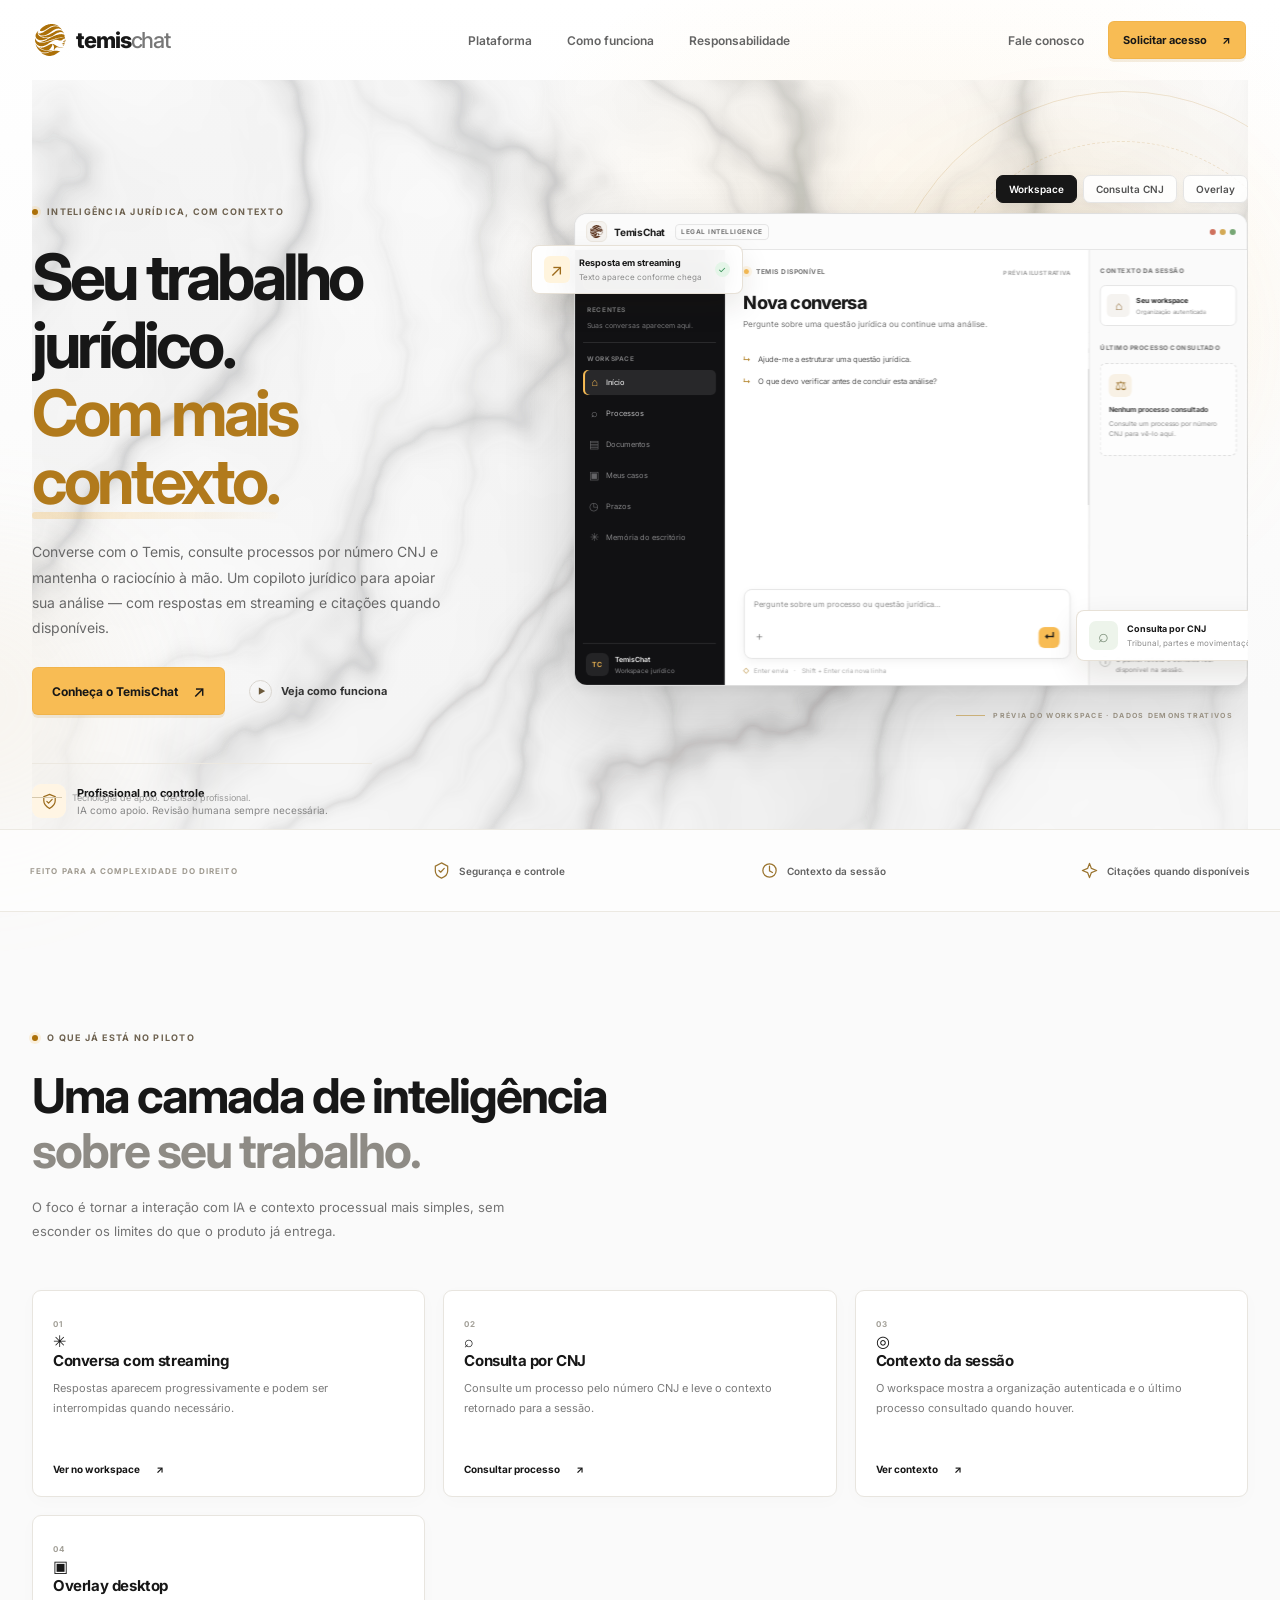
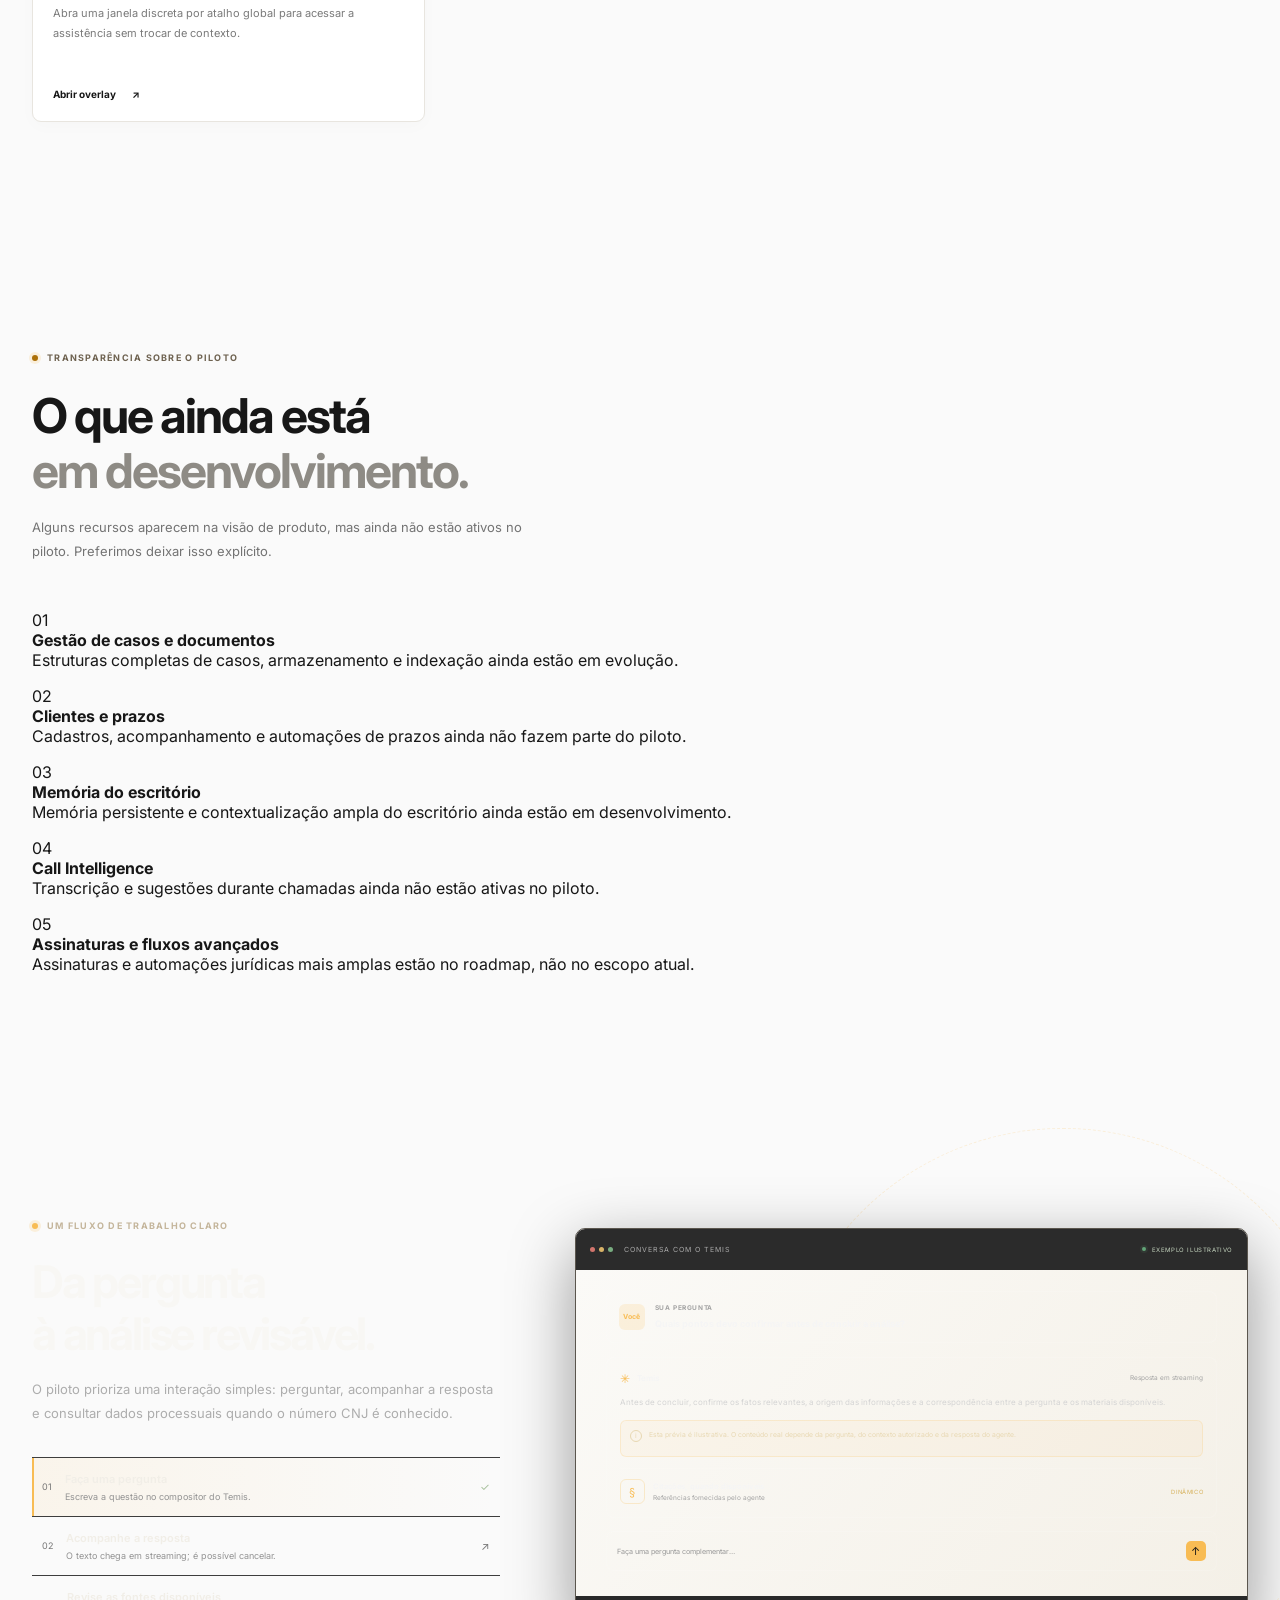
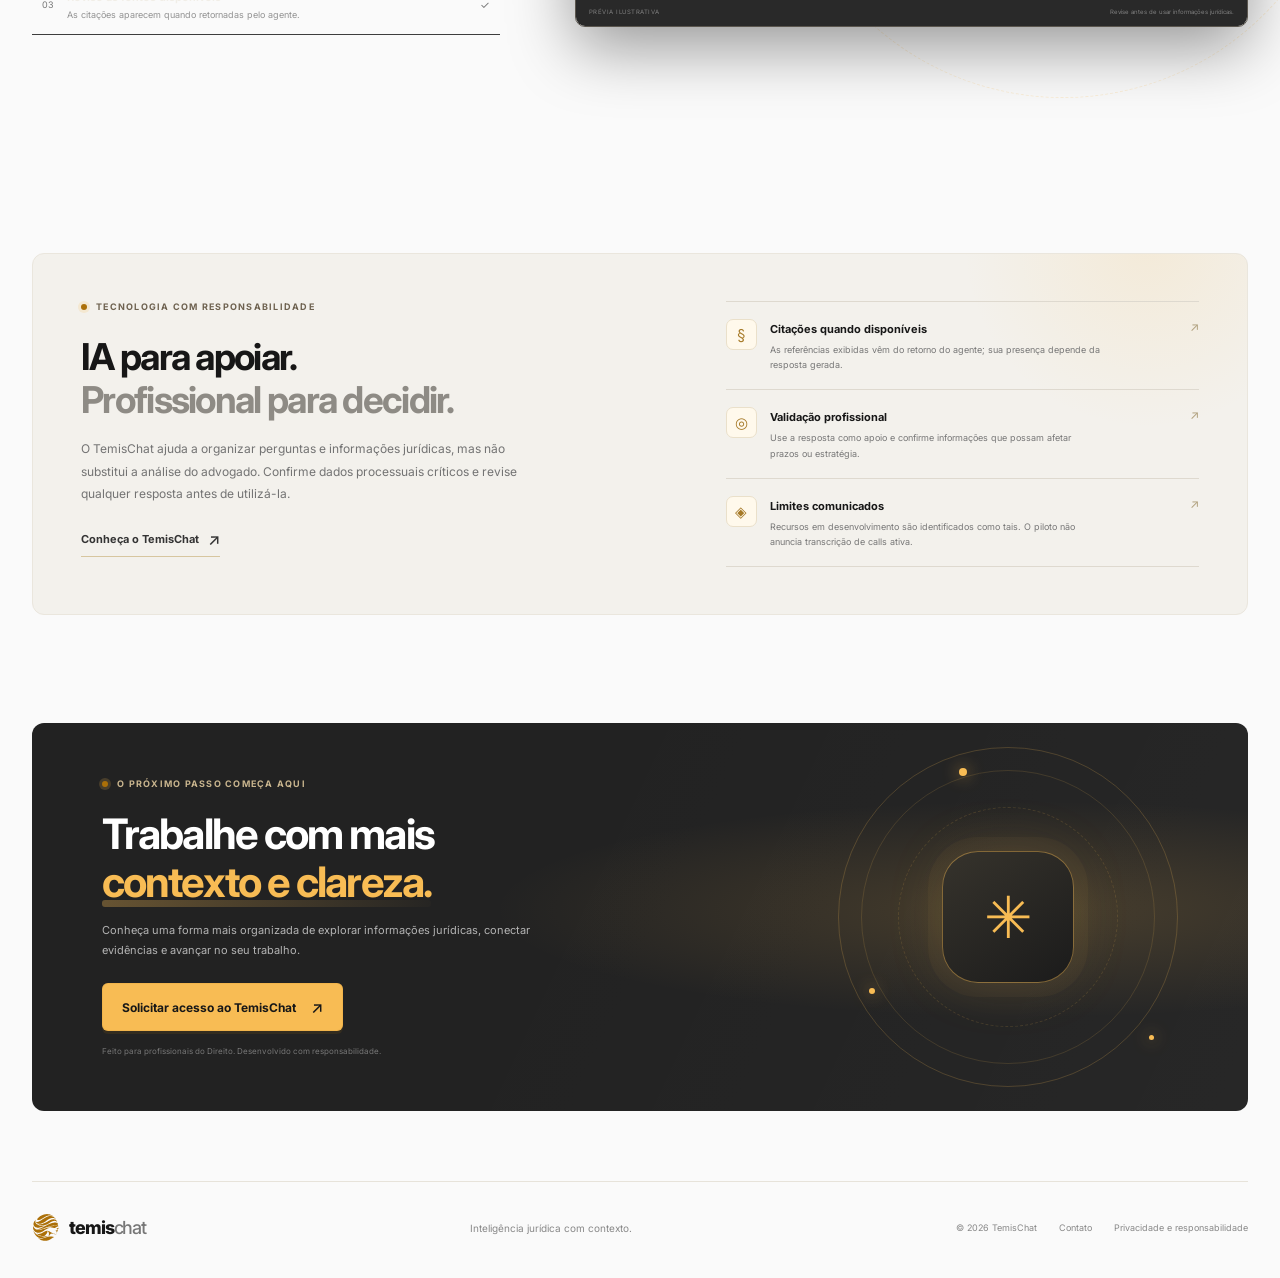
==== commit 75940cc1: "feat: add plasma hero layer" ====
--- a/index.html
+++ b/index.html
@@ -132,51 +132,42 @@
 <section class="trust-strip" aria-label="Princípios do TemisChat">
         <div class="trust-inner">
           <span class="trust-intro">FEITO PARA A COMPLEXIDADE DO DIREITO</span>
-          <span class="trust-item"><svg viewBox="0 0 20 20" fill="none" aria-hidden="true"><path d="M10 2 16.5 5.5v5c0 3.6-2.8 6.1-6.5 7.5-3.7-1.4-6.5-3.9-6.5-7.5v-5L10 2Z" stroke="currentColor" stroke-width="1.3"/><path d="m7.3 10 1.8 1.8 3.8-4" stroke="currentColor" stroke-width="1.3"/></svg> Segurança e controle</span>
+          <span class="trust-item"><svg viewBox="0 0 20 20" fill="none" aria-hidden="true"><path d="M10 2 16.5 5.5v5c0 3.6-2.8 6.1-6.5 7.5-3.7-1.4-6.5-3.9-6.5-7.5v-5L10 2Z" stroke="currentColor" stroke-width="1.3"/><path d="m7.3 10 1.8 1.8 3.8-4" stroke="currentColor" stroke-width="1.3" stroke-linecap="round" stroke-linejoin="round"/></svg> Segurança e controle</span>
           <span class="trust-item"><svg viewBox="0 0 20 20" fill="none" aria-hidden="true"><circle cx="10" cy="10" r="7" stroke="currentColor" stroke-width="1.3"/><path d="M10 5.5v4.8l3.1 1.8" stroke="currentColor" stroke-width="1.3" stroke-linecap="round"/></svg> Contexto da sessão</span>
           <span class="trust-item"><svg viewBox="0 0 20 20" fill="none" aria-hidden="true"><path d="M10 2.5 12 7.8 17.5 10 12 12.2 10 17.5 8 12.2 2.5 10 8 7.8 10 2.5Z" stroke="currentColor" stroke-width="1.3" stroke-linejoin="round"/></svg> Citações quando disponíveis</span>
-          <span class="trust-item"><svg viewBox="0 0 20 20" fill="none" aria-hidden="true"><path d="M3 4.5h14v11H3zM6.5 8h7M6.5 11h4" stroke="currentColor" stroke-width="1.3" stroke-linecap="round"/></svg> Revisão profissional</span>
         </div>
       </section>
 
-      <section class="section section-wrap" id="plataforma">
-        <div class="section-heading reveal">
-          <div class="eyebrow"><span class="eyebrow-dot"></span> O QUE JÁ EXISTE NO PILOTO</div>
-          <h2>Ferramentas jurídicas.<br /><span class="muted-heading">Sem promessas fictícias.</span></h2>
-          <p>O piloto reúne conversa com IA, consulta processual por número CNJ e um overlay de acesso rápido. As telas indicam quando um recurso ainda não está ativo.</p>
-        </div>
-        <div class="feature-grid">
-          <article class="feature-card reveal">
-            <div class="feature-number">01 / CONVERSAS COM IA</div>
-            <div class="feature-art art-context"><div class="context-node node-one">Pergunta</div><div class="context-node node-two">Contexto</div><div class="context-node node-three">Resposta</div><div class="context-core">T<span>✳</span></div><svg viewBox="0 0 300 140" class="connection-lines" aria-hidden="true"><path d="M61 38 132 74M235 35 166 71M83 111 136 84M165 80 224 108" stroke="currentColor" stroke-opacity=".35" stroke-width="1" stroke-dasharray="3 4" fill="none"/></svg></div>
-            <h3>Converse e acompanhe a resposta</h3>
-            <p>As mensagens são transmitidas em streaming, o histórico pode ser reaberto e uma resposta em andamento pode ser interrompida. Citações aparecem quando retornadas pelo agente.</p>
-            <a href="#como-funciona" class="feature-link">Entenda o fluxo <span>↗</span></a>
-          </article>
-          <article class="feature-card reveal reveal-up-delay">
-            <div class="feature-number">02 / PROCESSOS</div>
-            <div class="feature-art art-evidence"><div class="cnj-art-card"><span class="cnj-art-label">NÚMERO CNJ</span><strong>0000000-00.0000.0.00.0000</strong><div class="cnj-art-lines"><i></i><i></i><i></i></div><div class="cnj-art-tags"><span>Tribunal</span><span>Partes</span><span>Movimentos</span></div></div><div class="evidence-callout"><span class="callout-check">✓</span><b>Consulta processual</b><small>Dados do provedor</small></div></div>
-            <h3>Consulte processos pelo CNJ</h3>
-            <p>Informe o número CNJ para visualizar tribunal, polos, partes e movimentações disponíveis. O processo consultado passa a compor o contexto da sessão.</p>
-            <a href="#como-funciona" class="feature-link">Veja como funciona <span>↗</span></a>
-          </article>
-          <article class="feature-card reveal reveal-up-delay-2">
-            <div class="feature-number">03 / DESKTOP</div>
-            <div class="feature-art art-control"><div class="control-ring ring-a"></div><div class="control-ring ring-b"></div><div class="control-center"><svg viewBox="0 0 40 40" fill="none" aria-hidden="true"><path d="M20 4 32 9v9c0 8-5 13-12 17C13 31 8 26 8 18V9l12-5Z" stroke="currentColor" stroke-width="1.4"/><path d="m14 20 4 4 8-9" stroke="currentColor" stroke-width="1.4" stroke-linecap="round"/></svg></div><span class="control-label label-top">Atalho rápido</span><span class="control-label label-bottom">Overlay desktop</span></div>
-            <h3>Abra o overlay quando precisar</h3>
-            <p>Acione e recolha a janela de assistência com um atalho. A camada de transcrição e sugestões durante calls ainda não está ativa no piloto.</p>
-            <a href="#roadmap" class="feature-link">Ver limites atuais <span>↗</span></a>
-          </article>
-        </div>
-      </section>
-
-      <section class="roadmap-section section-wrap reveal" id="roadmap">
-  <div class="roadmap-heading"><div><div class="eyebrow"><span class="eyebrow-dot"></span> ESTADO DO PRODUTO</div><h2>O que ainda está em desenvolvimento</h2></div><p>Estas áreas aparecem na navegação do workspace, mas as rotinas completas ainda não estão ativas no piloto atual.</p></div>
-  <div class="roadmap-items"><span><i></i> Gestão de casos</span><span><i></i> Armazenamento e indexação de documentos</span><span><i></i> Cadastro de clientes</span><span><i></i> Gestão de prazos</span><span><i></i> Memória do escritório</span><span><i></i> Assinaturas</span><span><i></i> Call Intelligence</span></div>
-</section>
-
-      <section class="reasoning-section" id="como-funciona">
-  <div class="reasoning-bg-grid" aria-hidden="true"></div>
+<section class="section section-wrap" id="plataforma">
+  <div class="section-heading reveal">
+    <div class="eyebrow"><span class="eyebrow-dot"></span> O QUE JÁ ESTÁ NO PILOTO</div>
+    <h2>Uma camada de inteligência<br /><span class="muted-heading">sobre seu trabalho.</span></h2>
+    <p>O foco é tornar a interação com IA e contexto processual mais simples, sem esconder os limites do que o produto já entrega.</p>
+  </div>
+  <div class="feature-grid">
+    <article class="feature-card reveal"><span class="feature-number">01</span><div class="feature-icon">✳</div><h3>Conversa com streaming</h3><p>Respostas aparecem progressivamente e podem ser interrompidas quando necessário.</p><span class="feature-link">Ver no workspace <b>↗</b></span></article>
+    <article class="feature-card reveal reveal-delay"><span class="feature-number">02</span><div class="feature-icon">⌕</div><h3>Consulta por CNJ</h3><p>Consulte um processo pelo número CNJ e leve o contexto retornado para a sessão.</p><span class="feature-link">Consultar processo <b>↗</b></span></article>
+    <article class="feature-card reveal"><span class="feature-number">03</span><div class="feature-icon">◎</div><h3>Contexto da sessão</h3><p>O workspace mostra a organização autenticada e o último processo consultado quando houver.</p><span class="feature-link">Ver contexto <b>↗</b></span></article>
+    <article class="feature-card reveal reveal-delay"><span class="feature-number">04</span><div class="feature-icon">▣</div><h3>Overlay desktop</h3><p>Abra uma janela discreta por atalho global para acessar a assistência sem trocar de contexto.</p><span class="feature-link">Abrir overlay <b>↗</b></span></article>
+  </div>
+</section>
+
+<section class="section section-wrap limitations-section" id="como-funciona">
+  <div class="section-heading reveal">
+    <div class="eyebrow"><span class="eyebrow-dot"></span> TRANSPARÊNCIA SOBRE O PILOTO</div>
+    <h2>O que ainda está<br /><span class="muted-heading">em desenvolvimento.</span></h2>
+    <p>Alguns recursos aparecem na visão de produto, mas ainda não estão ativos no piloto. Preferimos deixar isso explícito.</p>
+  </div>
+  <div class="limitations-grid">
+    <div class="limitation-card reveal"><span>01</span><div><strong>Gestão de casos e documentos</strong><p>Estruturas completas de casos, armazenamento e indexação ainda estão em evolução.</p></div></div>
+    <div class="limitation-card reveal reveal-delay"><span>02</span><div><strong>Clientes e prazos</strong><p>Cadastros, acompanhamento e automações de prazos ainda não fazem parte do piloto.</p></div></div>
+    <div class="limitation-card reveal"><span>03</span><div><strong>Memória do escritório</strong><p>Memória persistente e contextualização ampla do escritório ainda estão em desenvolvimento.</p></div></div>
+    <div class="limitation-card reveal reveal-delay"><span>04</span><div><strong>Call Intelligence</strong><p>Transcrição e sugestões durante chamadas ainda não estão ativas no piloto.</p></div></div>
+    <div class="limitation-card reveal"><span>05</span><div><strong>Assinaturas e fluxos avançados</strong><p>Assinaturas e automações jurídicas mais amplas estão no roadmap, não no escopo atual.</p></div></div>
+  </div>
+</section>
+
+<section class="section section-dark">
   <div class="section-wrap reasoning-layout">
     <div class="reasoning-copy reveal">
       <div class="eyebrow eyebrow-dark"><span class="eyebrow-dot"></span> UM FLUXO DE TRABALHO CLARO</div>
@@ -243,5 +234,6 @@
       <div class="footer-right"><span>© <span id="year"></span> TemisChat</span><a href="mailto:contato@temischat.com">Contato</a><a href="#seguranca">Privacidade e responsabilidade</a></div>
     </footer>
     <script src="./script.js"></script>
+    <script src="./assets/plasma-hero.js"></script>
   </body>
 </html>
--- a/styles.css
+++ b/styles.css
@@ -88,3 +88,11 @@
 @media(max-width:920px){.hero-visual{margin-top:28px}.preview-switcher{max-width:720px}.window-content{height:430px}.preview-panel,.process-panel{grid-template-columns:112px minmax(0,1fr)}.mock-sidebar{padding:10px 7px}.mock-nav{font-size:7px}.roadmap-section{margin-top:0;margin-bottom:64px}.roadmap-heading{align-items:flex-start;flex-direction:column;gap:10px}}
 @media(max-width:640px){.preview-tabs{justify-content:flex-start;gap:5px;overflow-x:auto;padding-bottom:2px}.preview-tab{flex:0 0 auto;padding:7px 9px;font-size:9px}.window-content{height:420px;min-height:420px}.preview-panel,.process-panel{grid-template-columns:82px minmax(0,1fr);min-height:420px}.mock-sidebar{padding:9px 5px}.mock-new-chat{justify-content:center;padding:7px 2px;font-size:0}.mock-new-chat>span{font-size:15px}.mock-new-chat kbd{display:none}.mock-label{font-size:5.7px;letter-spacing:.04em}.mock-nav{gap:3px;padding:5px 3px;font-size:6.2px;overflow-wrap:anywhere}.nav-glyph{flex-basis:9px;font-size:9px}.mock-sidebar-foot{gap:4px;padding:8px 0 0;font-size:6px}.mock-sidebar-foot small{font-size:5px}.mock-avatar{width:18px;height:18px;flex-basis:18px;font-size:6px}.mock-main,.process-preview-main{padding:14px 10px 9px}.preview-status{font-size:5.8px;letter-spacing:.025em}.preview-meta{display:none}.mock-main h3,.process-preview-main h3{margin-top:13px;font-size:16px}.mock-intro{font-size:7.6px}.prompt-suggestion{font-size:7px}.preview-composer{min-height:65px;padding:8px;font-size:7px}.overlay-preview-backdrop{min-height:420px;padding:16px;gap:18px}.overlay-desktop-hint{gap:6px;padding:8px}.overlay-desktop-hint b{font-size:7px}.overlay-desktop-hint small{font-size:5.7px}.overlay-desktop-hint kbd{font-size:5.5px}.overlay-card-foot{gap:4px;font-size:5.5px}.float-chip{display:none}.visual-caption{margin-top:13px;font-size:7px}.roadmap-section{padding:17px;margin-bottom:52px}.roadmap-heading h2{font-size:19px}.roadmap-heading>p{font-size:10px}.roadmap-items span{font-size:8px}}
 @media(prefers-reduced-motion:reduce){.preview-panel,.overlay-preview-backdrop:before,.overlay-preview-backdrop:after,.overlay-card-demo,.overlay-state-dot{animation:none!important}.preview-tab,.product-window{transition:none!important}}
+
+/* Figma Make / TemisChat design-system alignment: Inter typography and CNJ artwork. */
+:root{--font:'Inter',-apple-system,BlinkMacSystemFont,'Segoe UI',sans-serif;--display:'Inter',-apple-system,BlinkMacSystemFont,'Segoe UI',sans-serif}
+.cnj-art-card{position:absolute;inset:23px 24px 20px;padding:15px 13px;border:1px solid rgba(115,115,115,.2);border-radius:8px;background:linear-gradient(145deg,#fff,#fafafa);box-shadow:0 10px 24px rgba(23,23,23,.08);transform:rotate(-2deg)}
+.cnj-art-label{display:block;color:#737373;font-size:7px;font-weight:700;letter-spacing:.12em}
+.cnj-art-card>strong{display:block;margin-top:9px;color:#262626;font:600 9px/1.5 ui-monospace,SFMono-Regular,Menlo,monospace;overflow-wrap:anywhere}
+.cnj-art-lines{display:grid;gap:7px;margin-top:13px}.cnj-art-lines i{display:block;width:100%;height:4px;border-radius:3px;background:#e5e5e5}.cnj-art-lines i:nth-child(2){width:78%}.cnj-art-lines i:nth-child(3){width:56%}
+.cnj-art-tags{display:flex;flex-wrap:wrap;gap:5px;margin-top:13px}.cnj-art-tags span{padding:4px 5px;border:1px solid #e5e5e5;border-radius:4px;background:#fff;color:#737373;font-size:6px}
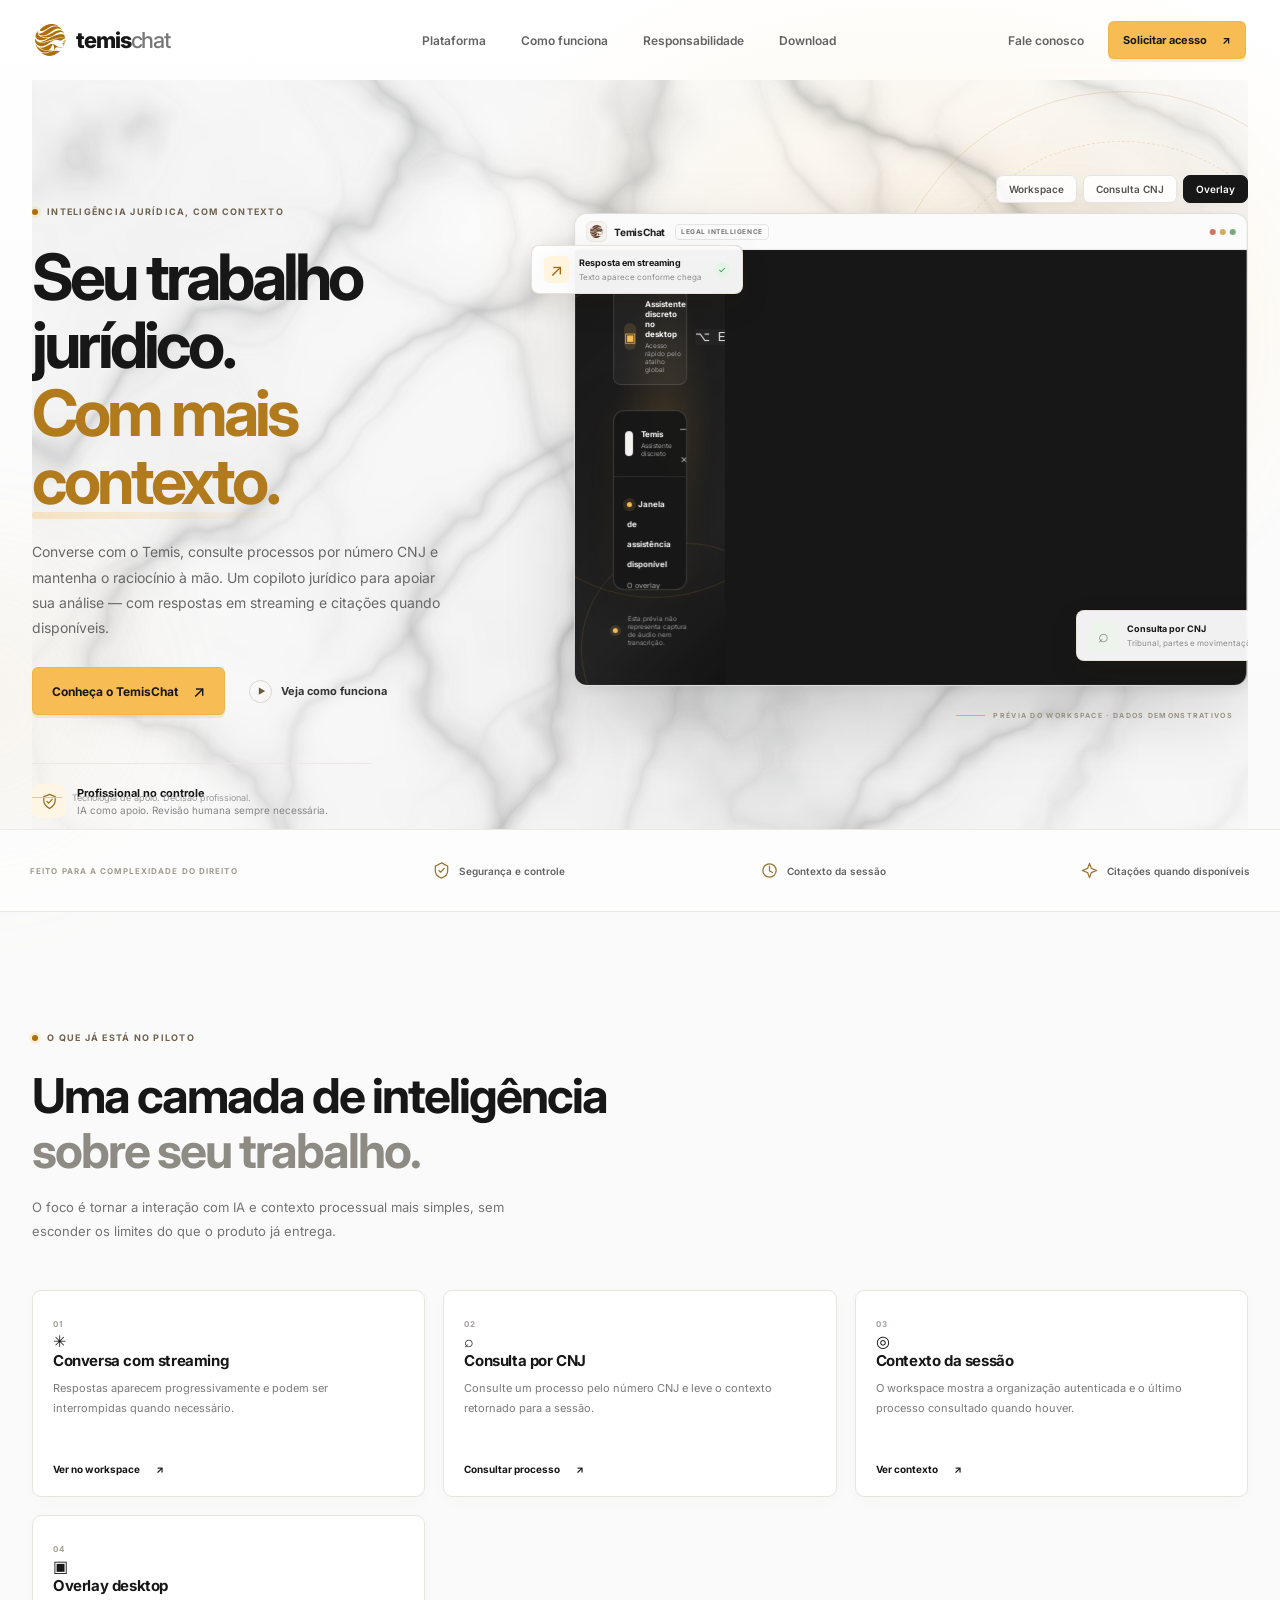
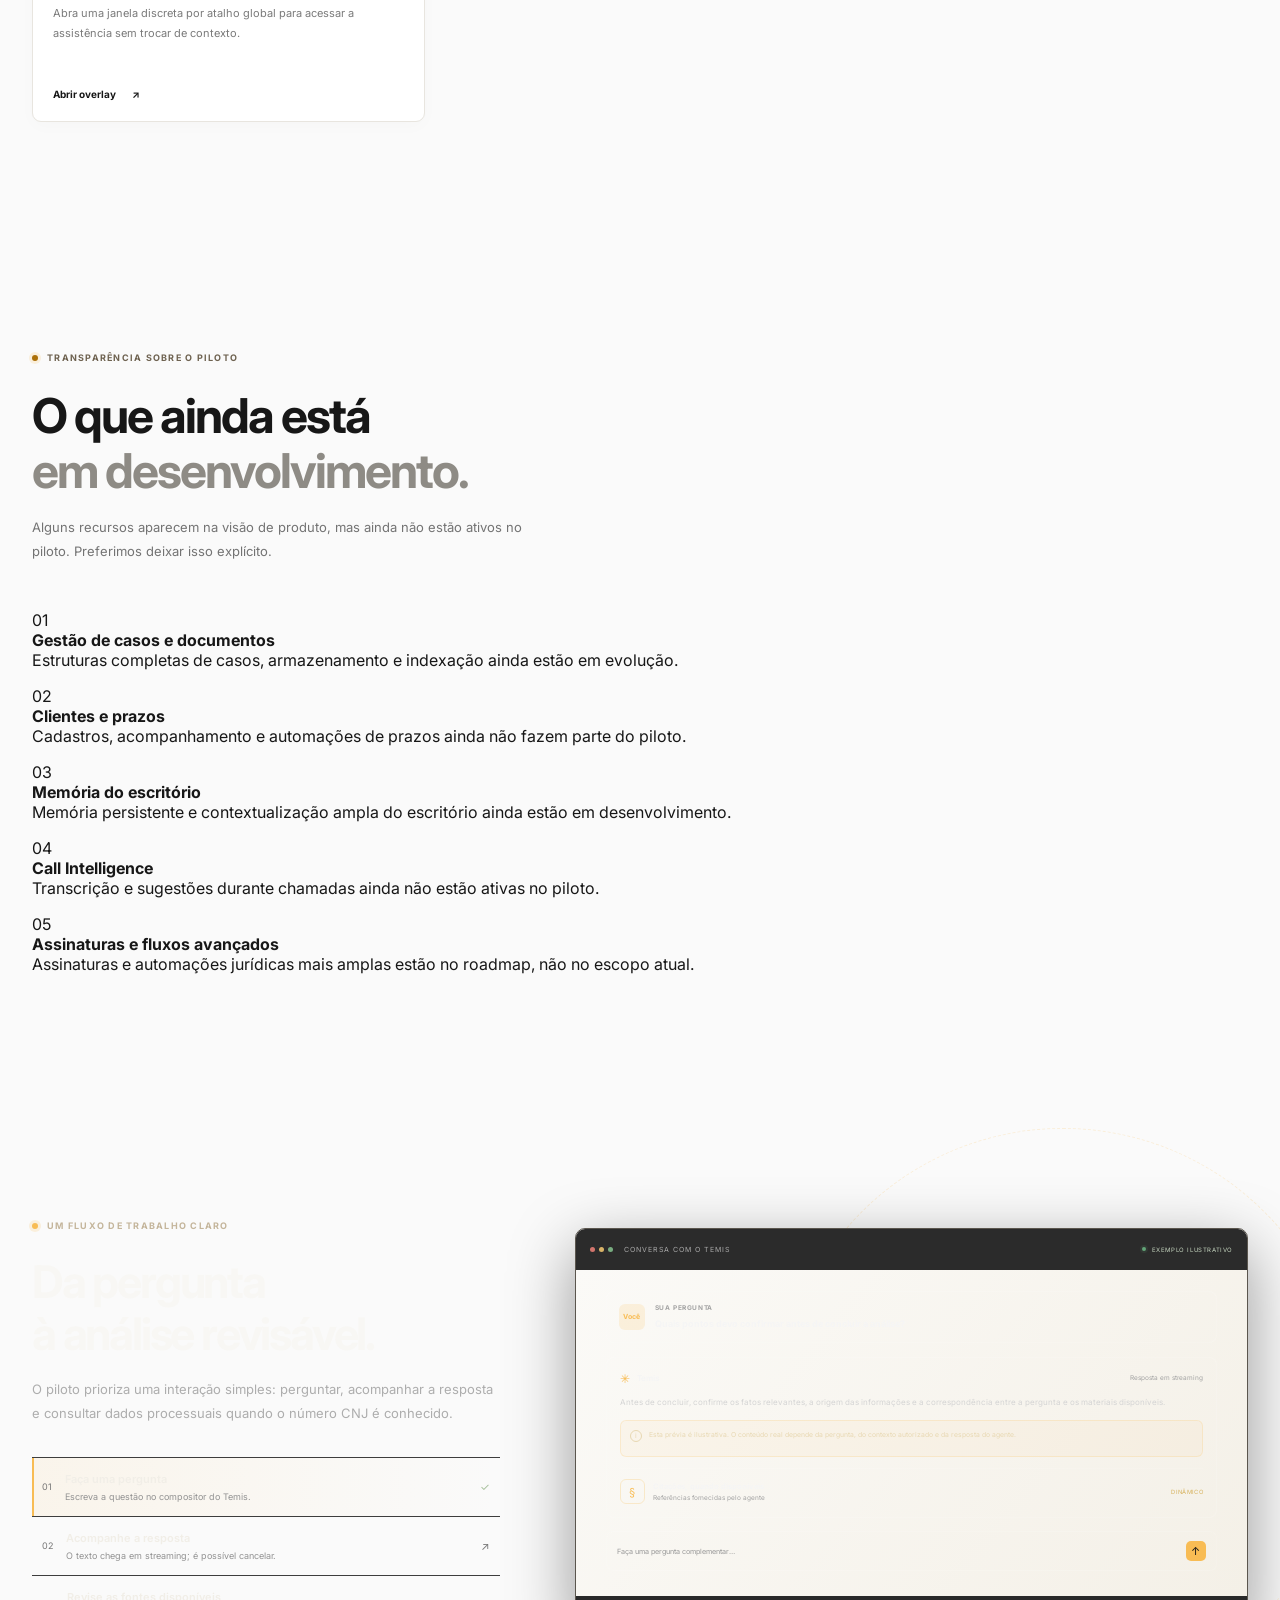
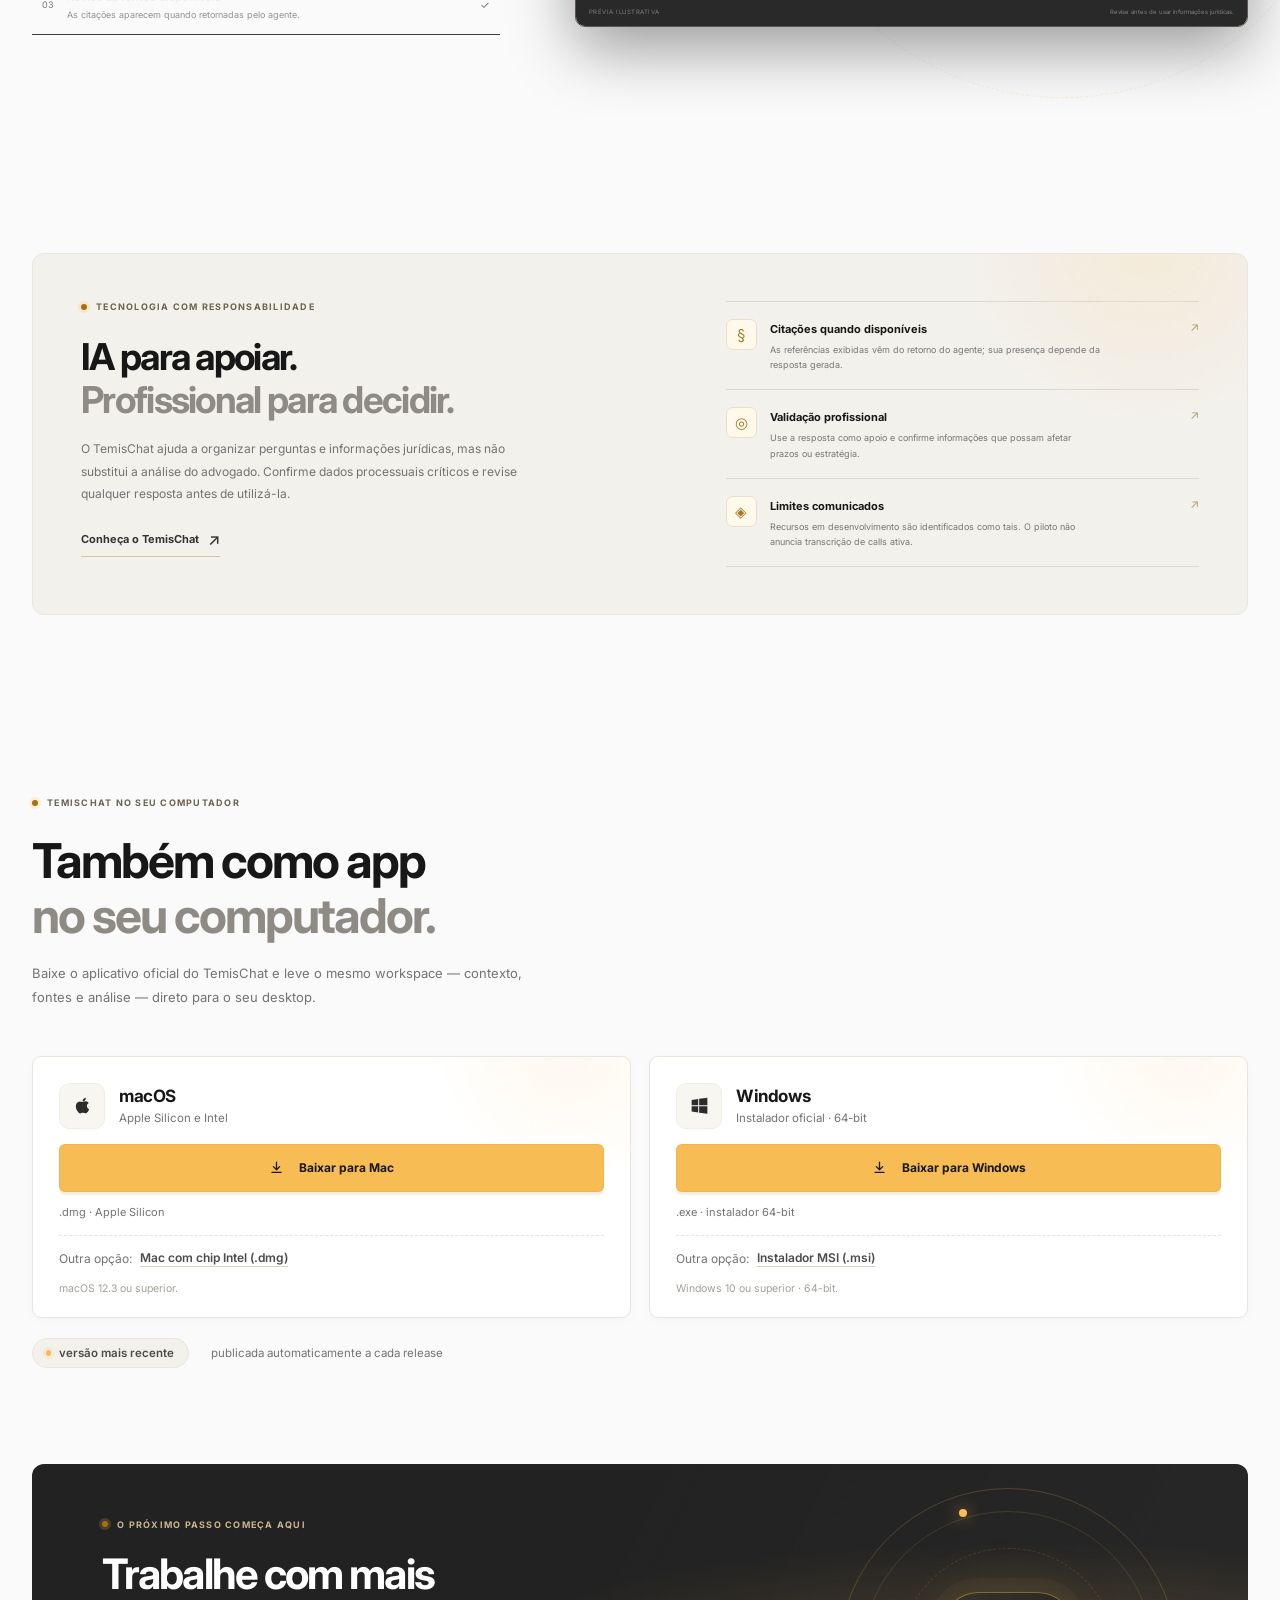
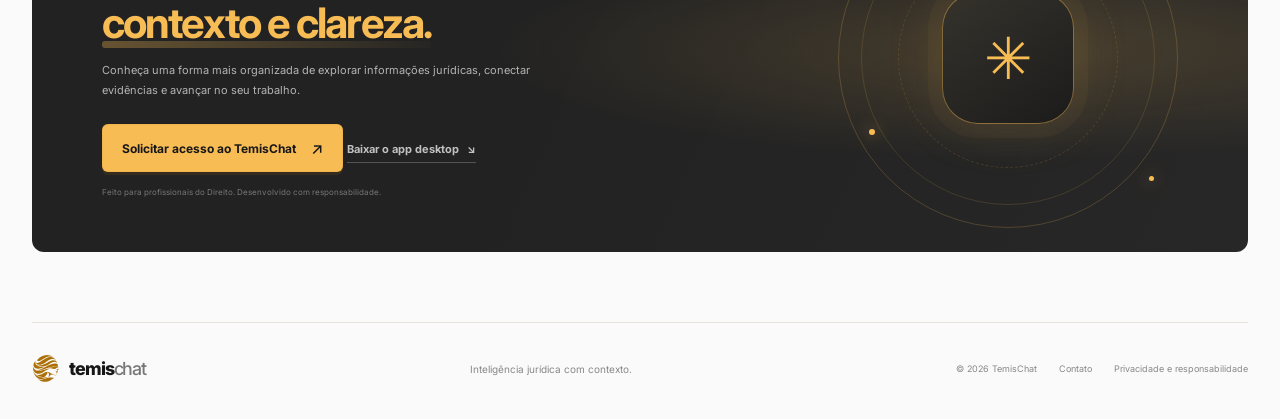
==== commit bb63fa39: "feat: download section for the desktop app via release CDN Static links to the versionless installer" ====
--- a/index.html
+++ b/index.html
@@ -23,6 +23,7 @@
         <a href="#plataforma">Plataforma</a>
         <a href="#como-funciona">Como funciona</a>
         <a href="#seguranca">Responsabilidade</a>
+        <a href="#download">Download</a>
       </nav>
       <div class="header-actions">
         <a class="login-link" href="mailto:contato@temischat.com">Fale conosco</a>
@@ -216,13 +217,56 @@
   </div>
 </section>
 
-<section class="final-cta section-wrap" id="acesso">
+      <section class="section section-wrap download-section" id="download">
+        <div class="section-heading reveal">
+          <div class="eyebrow"><span class="eyebrow-dot"></span> TEMISCHAT NO SEU COMPUTADOR</div>
+          <h2>Também como app<br /><span class="muted-heading">no seu computador.</span></h2>
+          <p>Baixe o aplicativo oficial do TemisChat e leve o mesmo workspace — contexto, fontes e análise — direto para o seu desktop.</p>
+        </div>
+        <div class="download-grid">
+          <article class="download-card reveal" data-platform="macos">
+            <div class="download-os">
+              <span class="os-icon" aria-hidden="true"><svg viewBox="0 0 24 24" fill="currentColor"><path d="M17.05 20.28c-.98.95-2.05.8-3.08.35-1.09-.46-2.09-.48-3.24 0-1.44.62-2.2.44-3.06-.35C2.79 15.25 3.51 7.59 9.05 7.31c1.35.07 2.29.74 3.08.8 1.18-.24 2.31-.93 3.57-.84 1.51.12 2.65.72 3.4 1.8-3.12 1.87-2.38 5.98.48 7.13-.57 1.5-1.31 2.99-2.53 4.08zM12.03 7.25c-.15-2.23 1.66-4.07 3.74-4.25.29 2.58-2.34 4.5-3.74 4.25z"/></svg></span>
+              <div class="os-names"><strong>macOS</strong><small>Apple Silicon e Intel</small></div>
+              <span class="recommended-pill" hidden>PARA VOCÊ</span>
+            </div>
+            <a class="button button-gold button-large download-primary" data-asset="aarch64-dmg" href="https://temis-chat-releases.temischat.com/temischat/latest/TemisChat_aarch64.dmg" rel="nofollow">
+              <span class="dl-icon" aria-hidden="true"><svg viewBox="0 0 20 20" fill="none"><path d="M10 3v10m0 0 4.2-4.2M10 13 5.8 8.8M4 16.6h12" stroke="currentColor" stroke-width="1.7" stroke-linecap="round" stroke-linejoin="round"/></svg></span>
+              Baixar para Mac
+            </a>
+            <div class="download-meta-row"><span class="download-meta" data-meta="aarch64-dmg">.dmg · Apple Silicon</span></div>
+            <div class="download-alt"><span>Outra opção:</span><a data-asset="x64-dmg" href="https://temis-chat-releases.temischat.com/temischat/latest/TemisChat_x64.dmg" rel="nofollow">Mac com chip Intel (.dmg)</a></div>
+            <small class="download-req">macOS 12.3 ou superior.</small>
+          </article>
+          <article class="download-card reveal reveal-up-delay" data-platform="windows">
+            <div class="download-os">
+              <span class="os-icon" aria-hidden="true"><svg viewBox="0 0 24 24" fill="currentColor"><path d="M3 5.6 10.5 4.5v7.2H3V5.6zM11.6 4.3 21 3v8.7h-9.4V4.3zM3 12.8h7.5V20L3 18.9v-6.1zM11.6 12.8H21v8.7l-9.4-1.3v-7.4z"/></svg></span>
+              <div class="os-names"><strong>Windows</strong><small>Instalador oficial · 64-bit</small></div>
+              <span class="recommended-pill" hidden>PARA VOCÊ</span>
+            </div>
+            <a class="button button-gold button-large download-primary" data-asset="x64-setup-exe" href="https://temis-chat-releases.temischat.com/temischat/latest/TemisChat_x64-setup.exe" rel="nofollow">
+              <span class="dl-icon" aria-hidden="true"><svg viewBox="0 0 20 20" fill="none"><path d="M10 3v10m0 0 4.2-4.2M10 13 5.8 8.8M4 16.6h12" stroke="currentColor" stroke-width="1.7" stroke-linecap="round" stroke-linejoin="round"/></svg></span>
+              Baixar para Windows
+            </a>
+            <div class="download-meta-row"><span class="download-meta" data-meta="x64-setup-exe">.exe · instalador 64-bit</span></div>
+            <div class="download-alt"><span>Outra opção:</span><a data-asset="x64-msi" href="https://temis-chat-releases.temischat.com/temischat/latest/TemisChat_x64_en-US.msi" rel="nofollow">Instalador MSI (.msi)</a></div>
+            <small class="download-req">Windows 10 ou superior · 64-bit.</small>
+          </article>
+        </div>
+        <div class="download-footnote reveal">
+          <span class="dl-version-chip"><span class="tiny-gold-dot"></span><span id="dl-version">versão mais recente</span></span>
+          <span id="dl-date">publicada automaticamente a cada release</span>
+        </div>
+      </section>
+
+      <section class="final-cta section-wrap" id="acesso">
         <div class="cta-orb" aria-hidden="true"><div class="cta-orb-inner"><span>✳</span></div><span class="orb-dot dot-1"></span><span class="orb-dot dot-2"></span><span class="orb-dot dot-3"></span></div>
         <div class="cta-copy reveal">
           <div class="eyebrow"><span class="eyebrow-dot"></span> O PRÓXIMO PASSO COMEÇA AQUI</div>
           <h2>Trabalhe com mais<br /><span class="headline-accent">contexto e clareza.</span></h2>
           <p>Conheça uma forma mais organizada de explorar informações jurídicas, conectar evidências e avançar no seu trabalho.</p>
           <a class="button button-gold button-large" href="mailto:contato@temischat.com?subject=Quero%20conhecer%20o%20TemisChat">Solicitar acesso ao TemisChat <span class="arrow" aria-hidden="true">↗</span></a>
+          <a class="cta-download" href="#download">Baixar o app desktop <span aria-hidden="true">↘</span></a>
           <small class="cta-note">Feito para profissionais do Direito. Desenvolvido com responsabilidade.</small>
         </div>
       </section>
--- a/styles.css
+++ b/styles.css
@@ -96,3 +96,199 @@
 .cnj-art-card>strong{display:block;margin-top:9px;color:#262626;font:600 9px/1.5 ui-monospace,SFMono-Regular,Menlo,monospace;overflow-wrap:anywhere}
 .cnj-art-lines{display:grid;gap:7px;margin-top:13px}.cnj-art-lines i{display:block;width:100%;height:4px;border-radius:3px;background:#e5e5e5}.cnj-art-lines i:nth-child(2){width:78%}.cnj-art-lines i:nth-child(3){width:56%}
 .cnj-art-tags{display:flex;flex-wrap:wrap;gap:5px;margin-top:13px}.cnj-art-tags span{padding:4px 5px;border:1px solid #e5e5e5;border-radius:4px;background:#fff;color:#737373;font-size:6px}
+
+/* Desktop download section */
+.download-section {
+  padding-top: 74px;
+  padding-bottom: 96px;
+}
+.download-grid {
+  display: grid;
+  grid-template-columns: 1fr 1fr;
+  gap: 18px;
+}
+.download-card {
+  position: relative;
+  background: #fff;
+  border: 1px solid #e8e5df;
+  border-radius: 9px;
+  padding: 26px 26px 22px;
+  box-shadow: 0 4px 18px rgba(38, 30, 13, 0.018);
+  transition: transform 0.3s var(--ease), box-shadow 0.3s, border-color 0.3s;
+  display: flex;
+  flex-direction: column;
+  gap: 15px;
+  overflow: hidden;
+}
+.download-card:hover {
+  transform: translateY(-5px);
+  border-color: #d9c18f;
+  box-shadow: 0 17px 38px rgba(38, 30, 13, 0.07);
+}
+.download-card::after {
+  content: "";
+  position: absolute;
+  right: -90px;
+  top: -160px;
+  width: 300px;
+  height: 300px;
+  background: radial-gradient(circle, rgba(248, 188, 84, 0.1), transparent 65%);
+  pointer-events: none;
+}
+.download-os {
+  display: flex;
+  align-items: center;
+  gap: 14px;
+}
+.os-icon {
+  width: 46px;
+  height: 46px;
+  border-radius: 10px;
+  background: #f8f6f1;
+  border: 1px solid #efede6;
+  display: grid;
+  place-items: center;
+  color: #2c2c2c;
+  flex: none;
+}
+.os-icon svg {
+  width: 21px;
+  height: 21px;
+}
+.os-names strong {
+  display: block;
+  font-family: var(--display);
+  font-size: 17px;
+  font-weight: 700;
+  letter-spacing: -0.4px;
+}
+.os-names small {
+  color: var(--muted);
+  font-size: 11.5px;
+}
+.recommended-pill {
+  margin-left: auto;
+  font-size: 8.5px;
+  letter-spacing: 1.15px;
+  font-weight: 700;
+  color: var(--gold-dark);
+  background: rgba(248, 188, 84, 0.16);
+  border: 1px solid rgba(172, 112, 8, 0.22);
+  padding: 5px 9px;
+  border-radius: 99px;
+  white-space: nowrap;
+}
+.download-primary {
+  width: 100%;
+}
+.dl-icon {
+  width: 15px;
+  height: 15px;
+  display: inline-grid;
+  place-items: center;
+}
+.dl-icon svg {
+  width: 15px;
+  height: 15px;
+}
+.download-meta-row {
+  margin-top: -7px;
+}
+.download-meta {
+  font-size: 11px;
+  color: var(--muted);
+}
+.download-alt {
+  display: flex;
+  align-items: center;
+  gap: 8px;
+  flex-wrap: wrap;
+  font-size: 12px;
+  color: var(--muted);
+  border-top: 1px dashed #e8e5df;
+  padding-top: 14px;
+  margin-top: auto;
+}
+.download-alt a {
+  color: #4b4b4b;
+  font-weight: 600;
+  border-bottom: 1px solid #d9d2c2;
+  padding-bottom: 1px;
+  transition: color 0.18s ease, border-color 0.18s ease;
+}
+.download-alt a:hover {
+  color: var(--gold-dark);
+  border-color: var(--gold-dark);
+}
+.download-req {
+  font-size: 10.5px;
+  color: #a3a098;
+}
+.download-footnote {
+  display: flex;
+  align-items: center;
+  gap: 22px;
+  flex-wrap: wrap;
+  font-size: 11.5px;
+  color: var(--muted);
+  margin-top: 20px;
+}
+.dl-version-chip {
+  display: inline-flex;
+  align-items: center;
+  gap: 8px;
+  font-weight: 600;
+  color: #4b4b4b;
+  background: #f3f1ec;
+  border: 1px solid #eae6dd;
+  border-radius: 99px;
+  padding: 7px 13px;
+}
+.dl-version-chip .tiny-gold-dot {
+  width: 6px;
+  height: 6px;
+  background: var(--gold);
+  margin: 0;
+}
+.cta-download {
+  display: inline-flex;
+  align-items: center;
+  gap: 8px;
+  font-size: 11px;
+  font-weight: 700;
+  color: rgba(255, 255, 255, 0.72);
+  border-bottom: 1px solid rgba(255, 255, 255, 0.22);
+  padding-bottom: 6px;
+  margin-top: 18px;
+  transition: color 0.2s ease, border-color 0.2s ease;
+}
+.cta-download:hover {
+  color: var(--gold);
+  border-color: var(--gold);
+}
+@media (max-width: 820px) {
+  .download-grid {
+    grid-template-columns: 1fr;
+  }
+  .download-section {
+    padding-top: 52px;
+    padding-bottom: 74px;
+  }
+  .download-footnote {
+    gap: 12px;
+  }
+}
+@media (max-width: 560px) {
+  .download-card {
+    padding: 20px 18px 18px;
+  }
+  .recommended-pill {
+    position: absolute;
+    top: 14px;
+    right: 14px;
+    margin: 0;
+  }
+  .download-os {
+    padding-right: 74px;
+  }
+}
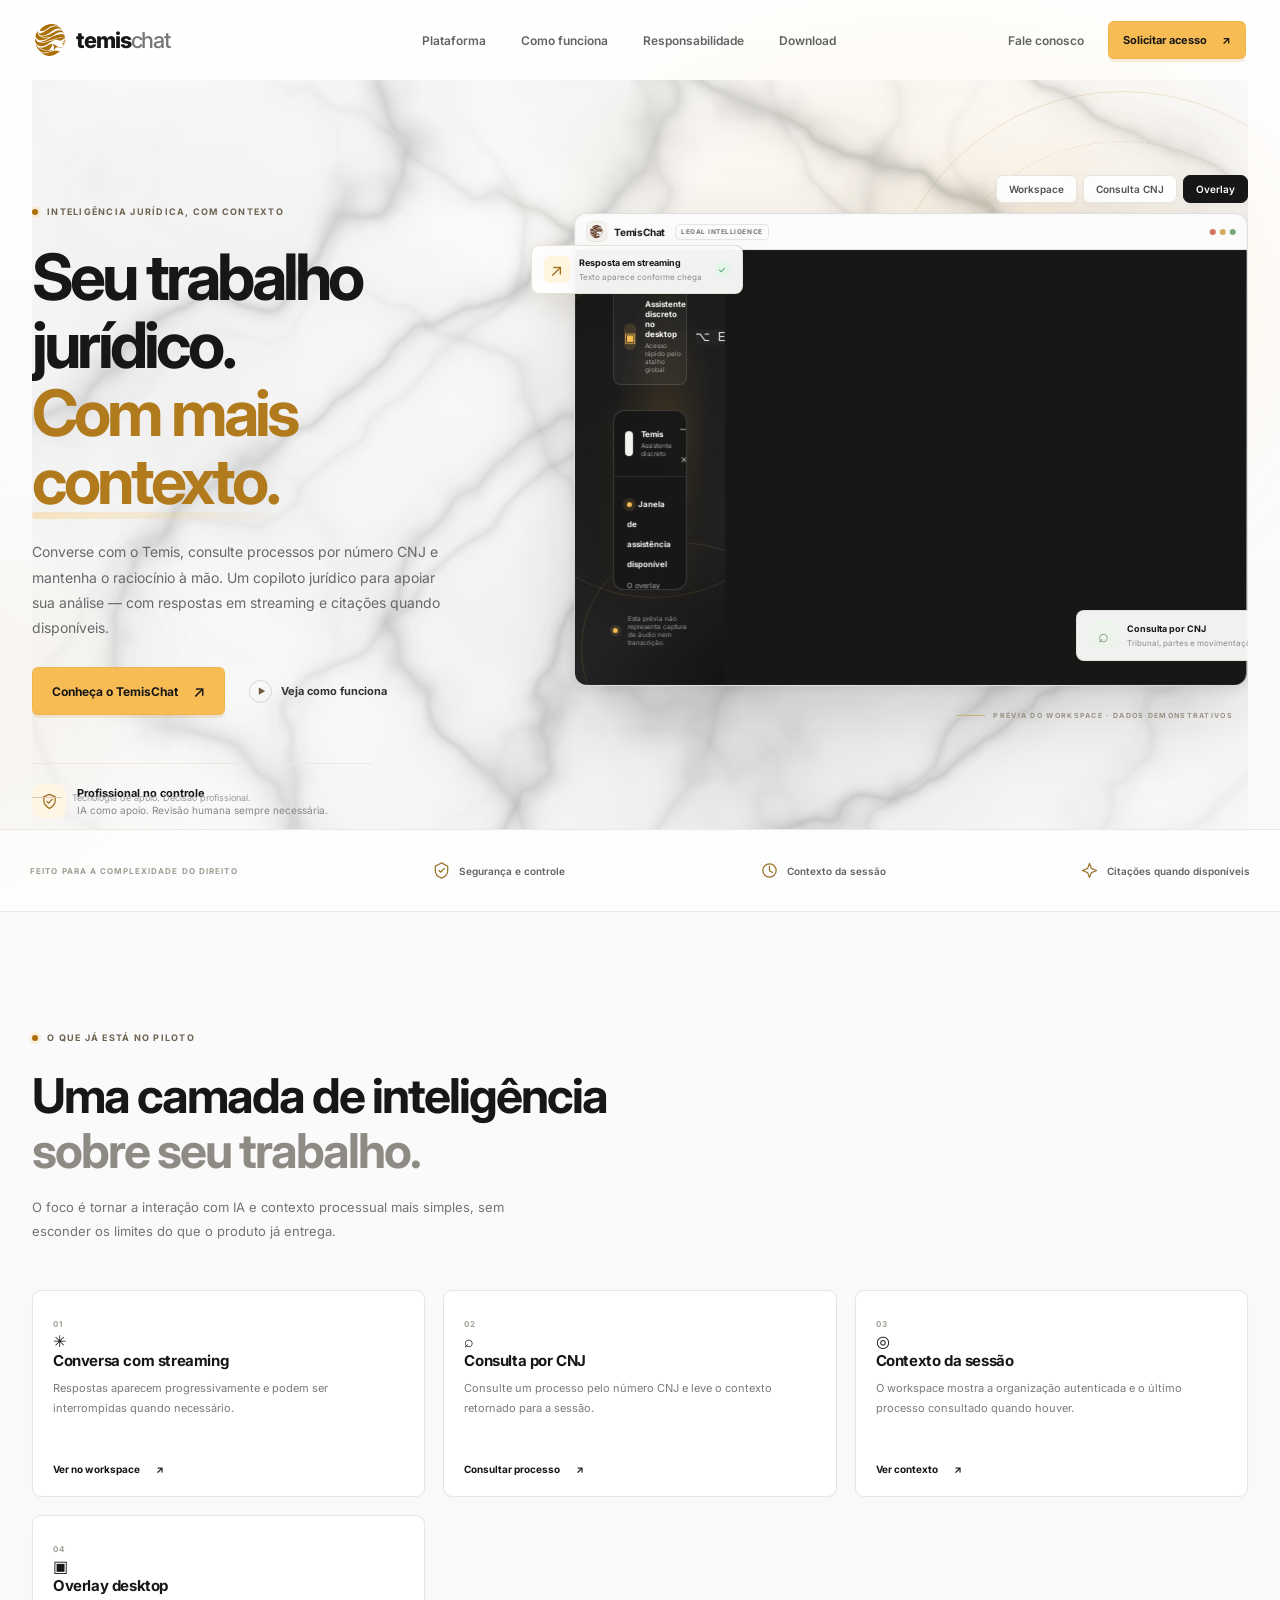
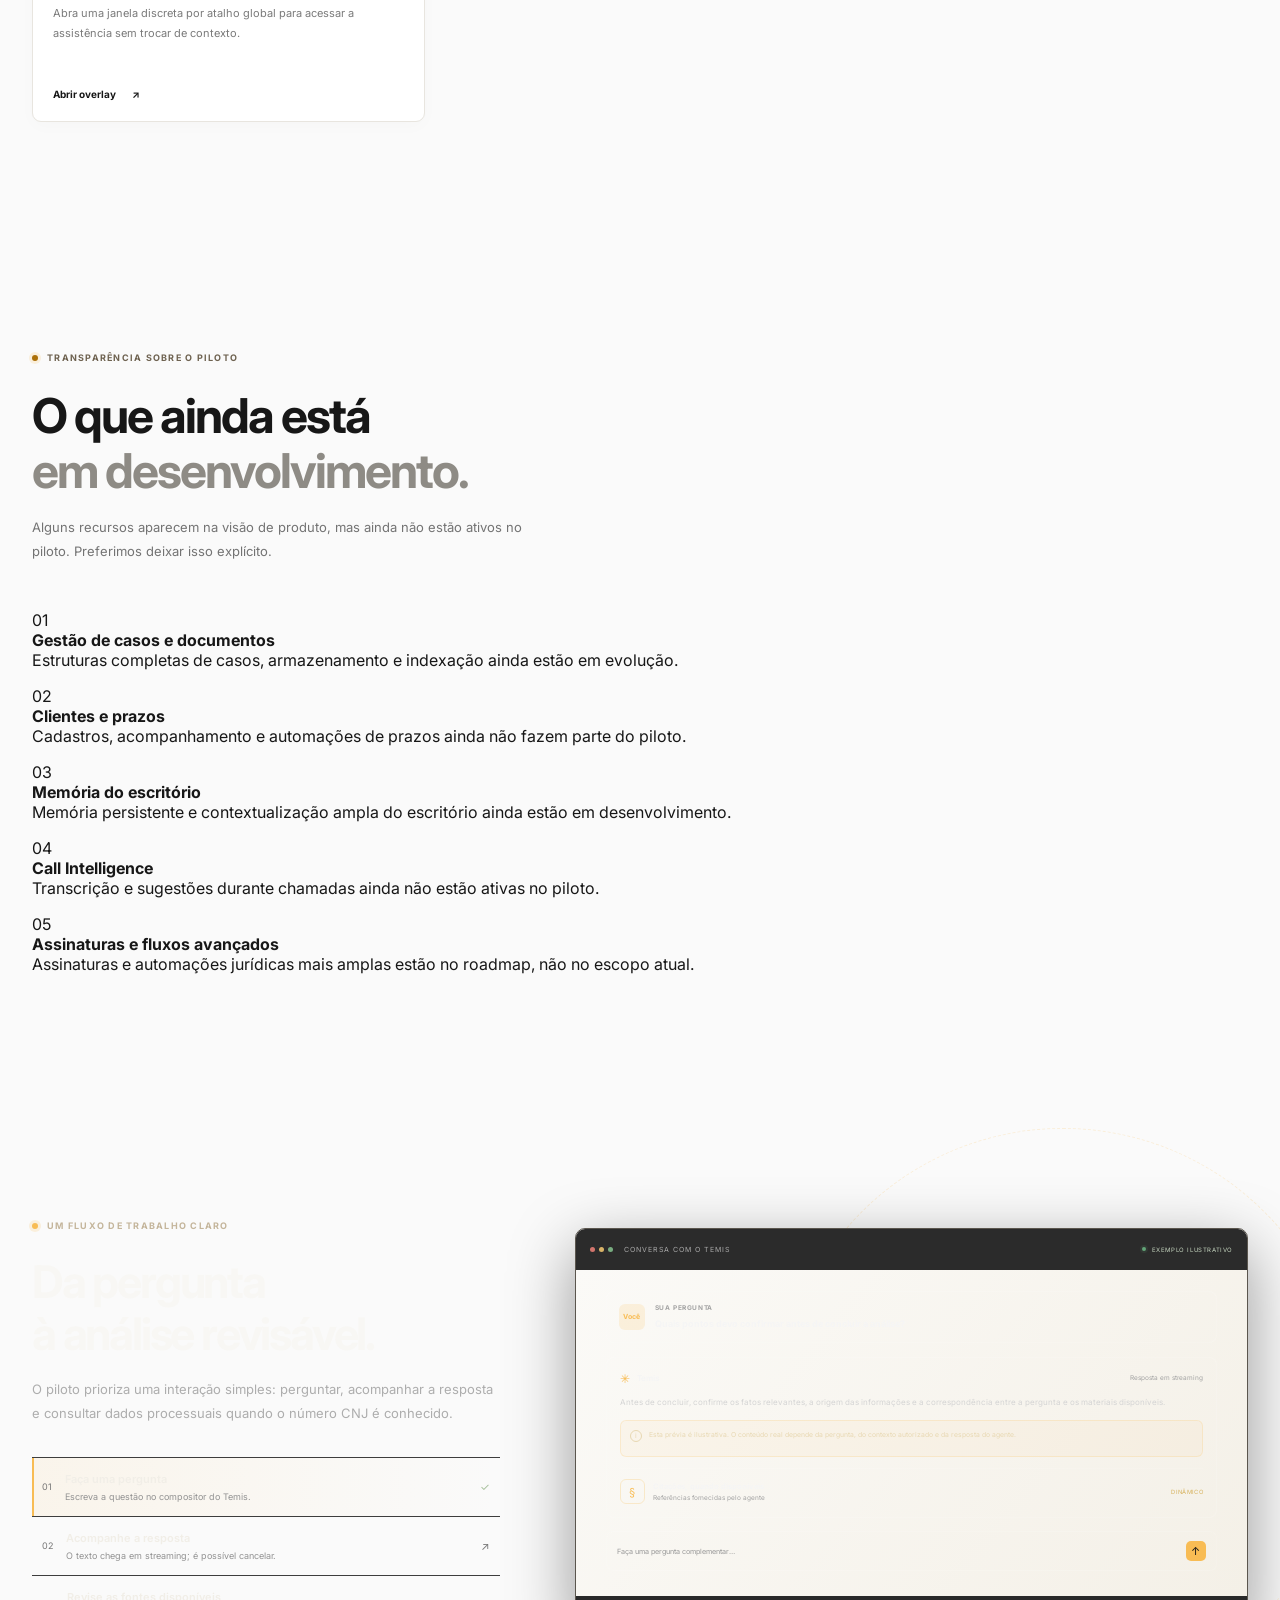
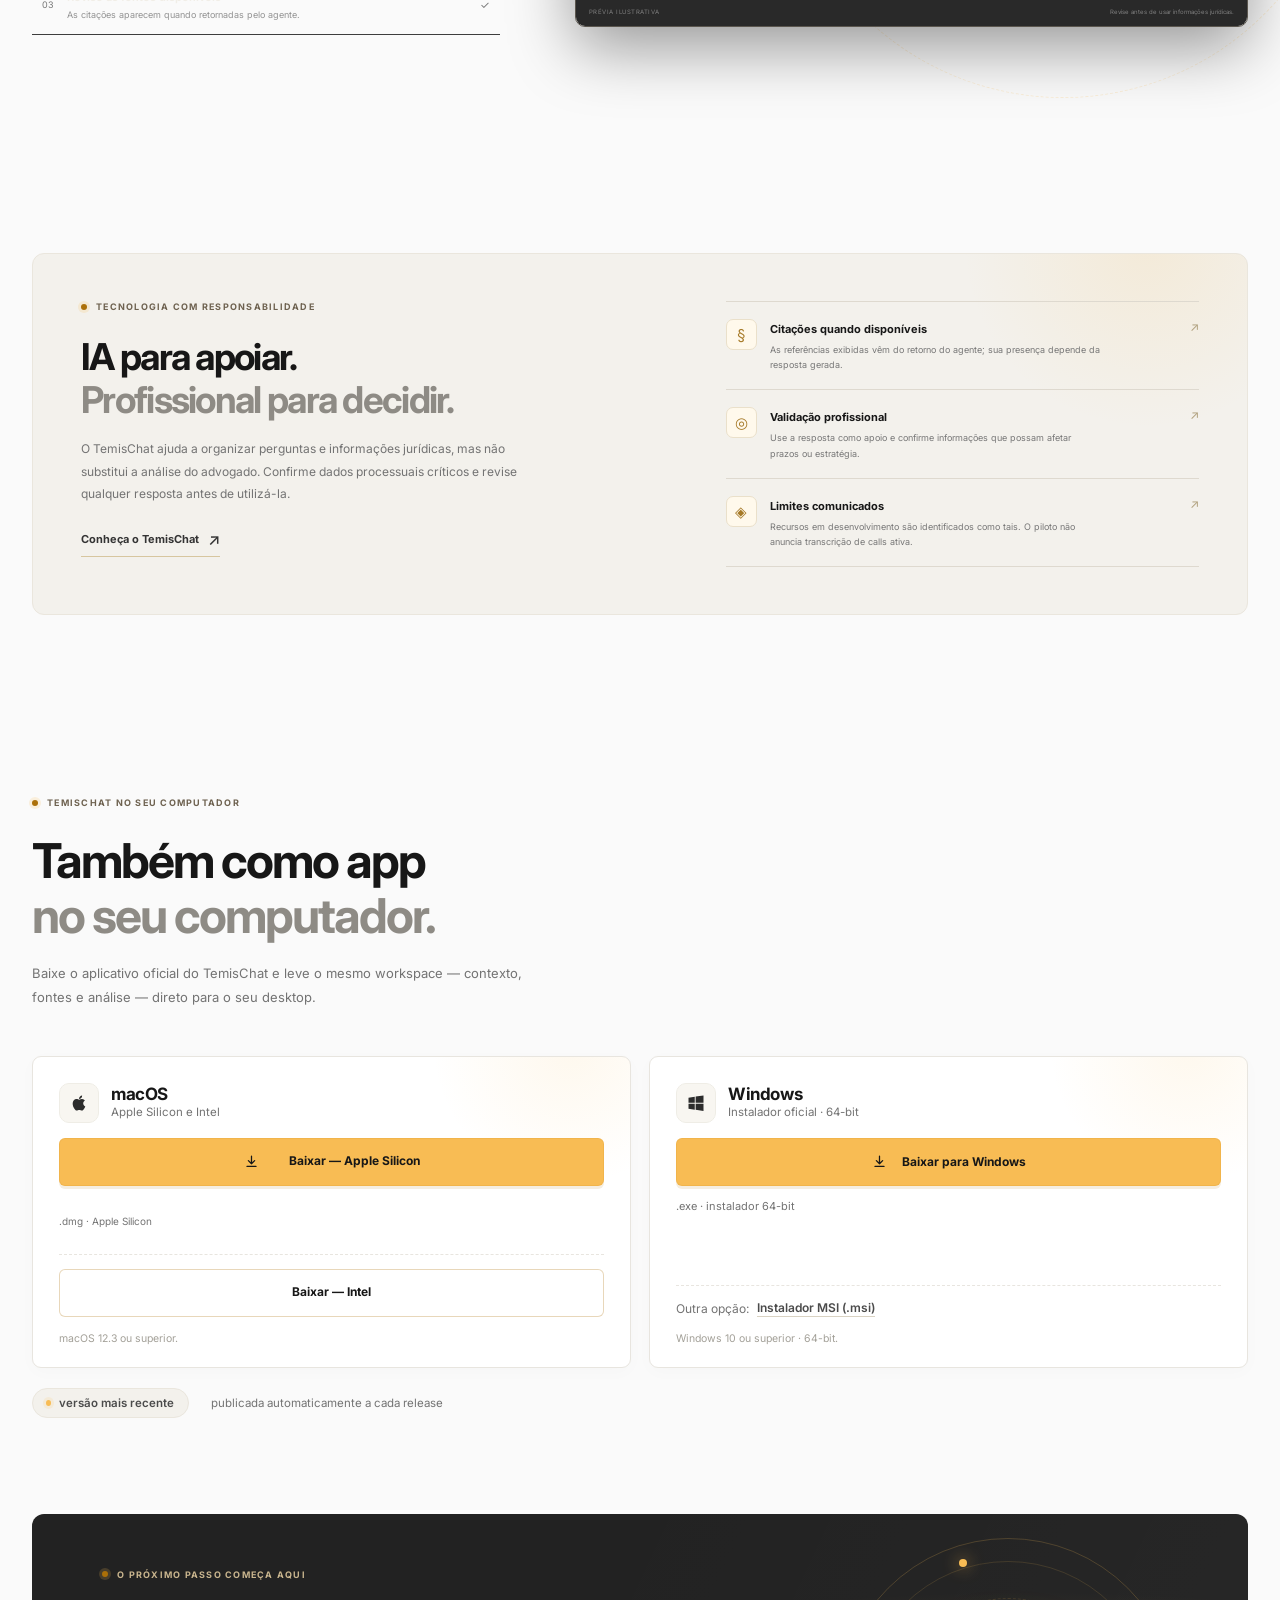
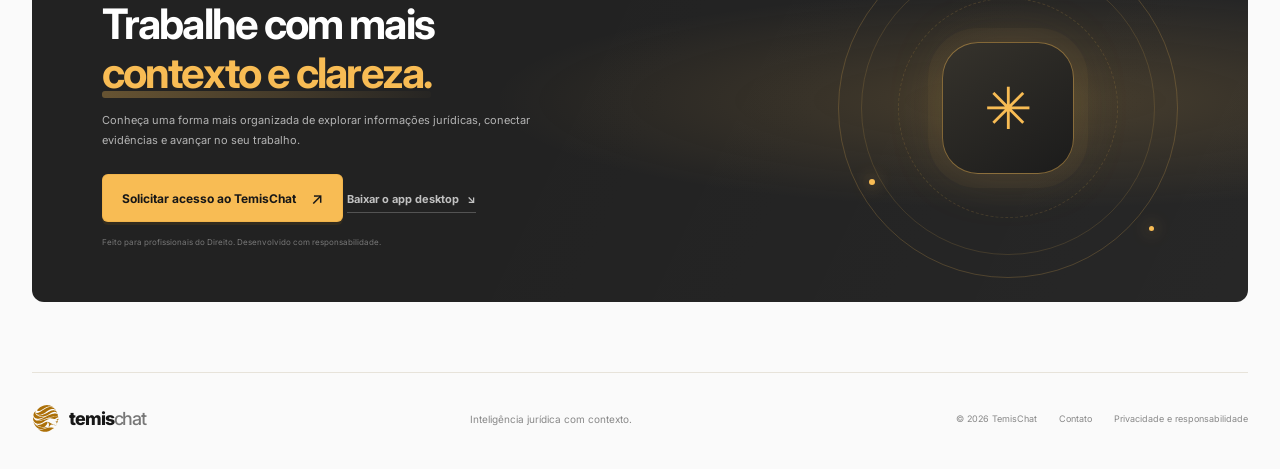
==== commit e6cafe47: "fix: hardcode download icon bounds and architecture labels" ====
--- a/index.html
+++ b/index.html
@@ -9,7 +9,7 @@
     <link rel="preconnect" href="https://fonts.googleapis.com" />
     <link rel="preconnect" href="https://fonts.gstatic.com" crossorigin />
     <link href="https://fonts.googleapis.com/css2?family=Inter:wght@400;500;600;700;800&display=swap" rel="stylesheet" />
-    <link rel="stylesheet" href="./styles.css" />
+    <link rel="stylesheet" href="./styles.css?v=download-layout-20261027-3" />
   </head>
   <body>
     <div class="ambient ambient-a" aria-hidden="true"></div>
@@ -226,21 +226,21 @@
         <div class="download-grid">
           <article class="download-card reveal" data-platform="macos">
             <div class="download-os">
-              <span class="os-icon" aria-hidden="true"><svg viewBox="0 0 24 24" fill="currentColor"><path d="M17.05 20.28c-.98.95-2.05.8-3.08.35-1.09-.46-2.09-.48-3.24 0-1.44.62-2.2.44-3.06-.35C2.79 15.25 3.51 7.59 9.05 7.31c1.35.07 2.29.74 3.08.8 1.18-.24 2.31-.93 3.57-.84 1.51.12 2.65.72 3.4 1.8-3.12 1.87-2.38 5.98.48 7.13-.57 1.5-1.31 2.99-2.53 4.08zM12.03 7.25c-.15-2.23 1.66-4.07 3.74-4.25.29 2.58-2.34 4.5-3.74 4.25z"/></svg></span>
+              <span class="os-icon" aria-hidden="true" style="width:40px!important;height:40px!important;min-width:40px!important;min-height:40px!important;max-width:40px!important;max-height:40px!important;flex:0 0 40px!important;display:grid!important;place-items:center!important;overflow:hidden!important;box-sizing:border-box!important;"><svg style="display:block!important;width:20px!important;height:20px!important;min-width:20px!important;min-height:20px!important;max-width:20px!important;max-height:20px!important;flex:0 0 20px!important;transform:none!important;zoom:1!important;overflow:hidden!important;" viewBox="0 0 24 24" fill="currentColor"><path d="M17.05 20.28c-.98.95-2.05.8-3.08.35-1.09-.46-2.09-.48-3.24 0-1.44.62-2.2.44-3.06-.35C2.79 15.25 3.51 7.59 9.05 7.31c1.35.07 2.29.74 3.08.8 1.18-.24 2.31-.93 3.57-.84 1.51.12 2.65.72 3.4 1.8-3.12 1.87-2.38 5.98.48 7.13-.57 1.5-1.31 2.99-2.53 4.08zM12.03 7.25c-.15-2.23 1.66-4.07 3.74-4.25.29 2.58-2.34 4.5-3.74 4.25z"/></svg></span>
               <div class="os-names"><strong>macOS</strong><small>Apple Silicon e Intel</small></div>
               <span class="recommended-pill" hidden>PARA VOCÊ</span>
             </div>
             <a class="button button-gold button-large download-primary" data-asset="aarch64-dmg" href="https://temis-chat-releases.temischat.com/temischat/latest/TemisChat_aarch64.dmg" rel="nofollow">
               <span class="dl-icon" aria-hidden="true"><svg viewBox="0 0 20 20" fill="none"><path d="M10 3v10m0 0 4.2-4.2M10 13 5.8 8.8M4 16.6h12" stroke="currentColor" stroke-width="1.7" stroke-linecap="round" stroke-linejoin="round"/></svg></span>
-              Baixar para Mac
+              Baixar — Apple Silicon
             </a>
             <div class="download-meta-row"><span class="download-meta" data-meta="aarch64-dmg">.dmg · Apple Silicon</span></div>
-            <div class="download-alt"><span>Outra opção:</span><a data-asset="x64-dmg" href="https://temis-chat-releases.temischat.com/temischat/latest/TemisChat_x64.dmg" rel="nofollow">Mac com chip Intel (.dmg)</a></div>
+            <div class="download-alt"><span>Outra opção:</span><a data-asset="x64-dmg" href="https://temis-chat-releases.temischat.com/temischat/latest/TemisChat_x64.dmg" rel="nofollow">Baixar — Intel</a></div>
             <small class="download-req">macOS 12.3 ou superior.</small>
           </article>
           <article class="download-card reveal reveal-up-delay" data-platform="windows">
             <div class="download-os">
-              <span class="os-icon" aria-hidden="true"><svg viewBox="0 0 24 24" fill="currentColor"><path d="M3 5.6 10.5 4.5v7.2H3V5.6zM11.6 4.3 21 3v8.7h-9.4V4.3zM3 12.8h7.5V20L3 18.9v-6.1zM11.6 12.8H21v8.7l-9.4-1.3v-7.4z"/></svg></span>
+              <span class="os-icon" aria-hidden="true" style="width:40px!important;height:40px!important;min-width:40px!important;min-height:40px!important;max-width:40px!important;max-height:40px!important;flex:0 0 40px!important;display:grid!important;place-items:center!important;overflow:hidden!important;box-sizing:border-box!important;"><svg style="display:block!important;width:20px!important;height:20px!important;min-width:20px!important;min-height:20px!important;max-width:20px!important;max-height:20px!important;flex:0 0 20px!important;transform:none!important;zoom:1!important;overflow:hidden!important;" viewBox="0 0 24 24" fill="currentColor"><path d="M3 5.6 10.5 4.5v7.2H3V5.6zM11.6 4.3 21 3v8.7h-9.4V4.3zM3 12.8h7.5V20L3 18.9v-6.1zM11.6 12.8H21v8.7l-9.4-1.3v-7.4z"/></svg></span>
               <div class="os-names"><strong>Windows</strong><small>Instalador oficial · 64-bit</small></div>
               <span class="recommended-pill" hidden>PARA VOCÊ</span>
             </div>
--- a/styles.css
+++ b/styles.css
@@ -1,294 +1,167 @@
-:root{--gold:#F8BC54;--gold-hover:#DFA33B;--gold-dark:#AC7008;--ink:#171717;--graphite:#262626;--muted:#737373;--line:#E5E5E5;--paper:#FAFAFA;--font:'DM Sans',-apple-system,BlinkMacSystemFont,'Segoe UI',sans-serif;--display:'Manrope','DM Sans',sans-serif;--ease:cubic-bezier(.2,.8,.2,1)}*{box-sizing:border-box}html{scroll-behavior:smooth;scroll-padding-top:88px}body{margin:0;font-family:var(--font);color:var(--ink);background:#FAFAFA;overflow-x:hidden;-webkit-font-smoothing:antialiased}body:before{content:"";position:absolute;z-index:-2;inset:0 0 auto;height:900px;background:radial-gradient(ellipse at 72% 28%,rgba(248,188,84,.105),transparent 35%),linear-gradient(180deg,#fff 0%,#fafafa 78%,#FAFAFA 100%)}a{color:inherit;text-decoration:none}button{font:inherit}.ambient{position:absolute;pointer-events:none;z-index:-1;filter:blur(75px);border-radius:50%;opacity:.32}.ambient-a{width:320px;height:320px;background:#f8bc54;right:4%;top:180px;opacity:.10;animation:ambientDrift 12s ease-in-out infinite alternate}.ambient-b{width:260px;height:260px;background:#ead4ad;left:-150px;top:570px;opacity:.16;animation:ambientDrift 10s ease-in-out infinite alternate-reverse}.site-header{height:80px;display:flex;align-items:center;justify-content:space-between;max-width:1320px;margin:auto;padding:0 34px;position:relative;z-index:20}.brand{display:inline-flex;align-items:center;gap:10px;font-family:var(--display);font-size:22px;font-weight:800;letter-spacing:-1.1px}.brand-light{font-weight:500;color:#777}.brand-mark{width:32px;height:32px;display:grid;place-items:center;color:var(--gold-dark)}.brand-mark svg{width:100%;height:100%}.desktop-nav{display:flex;align-items:center;gap:35px;margin-left:80px}.desktop-nav a,.login-link{font-size:12px;font-weight:600;color:#636363;transition:color .18s ease}.desktop-nav a:hover,.login-link:hover{color:#171717}.header-actions{display:flex;align-items:center;gap:24px}.button{display:inline-flex;align-items:center;justify-content:center;gap:15px;border-radius:6px;font-weight:700;transition:transform .2s var(--ease),background .2s ease,box-shadow .2s ease,border-color .2s ease}.button:hover{transform:translateY(-2px)}.button:active{transform:translateY(0) scale(.98)}.button-small{height:38px;padding:0 15px;font-size:11px}.button-large{height:48px;padding:0 20px;font-size:12px}.button-gold{background:var(--gold);color:#171717;box-shadow:0 3px 0 rgba(172,112,8,.12),inset 0 0 0 1px rgba(172,112,8,.1)}.button-gold:hover{background:#ffca70;box-shadow:0 8px 22px rgba(172,112,8,.19)}.arrow{font-size:16px;font-weight:500}.menu-toggle{display:none;border:0;background:none;padding:7px}.menu-toggle span{display:block;width:20px;height:1px;background:#333;margin:5px}.section-wrap{width:min(1220px,calc(100% - 64px));margin:0 auto}.hero{min-height:670px;padding-top:95px;position:relative;display:grid;grid-template-columns:.86fr 1.14fr;align-items:start;column-gap:24px}.hero-copy{padding-top:31px;position:relative;z-index:2}.eyebrow{display:flex;align-items:center;gap:9px;color:#6e6250;font-size:9px;font-weight:700;letter-spacing:1.25px;line-height:1.3}.eyebrow-dot{width:6px;height:6px;border-radius:50%;background:var(--gold-dark);box-shadow:0 0 0 3px rgba(248,188,84,.18)}h1,h2,h3,p{margin-top:0}.hero h1{font-family:var(--display);font-size:clamp(48px,5vw,69px);line-height:1.065;letter-spacing:-3.8px;font-weight:700;margin:25px 0 24px;max-width:510px}.headline-accent{color:#B17A1C;position:relative}.headline-accent:after{content:"";position:absolute;height:7px;bottom:0;left:0;right:0;background:linear-gradient(90deg,rgba(248,188,84,.32),rgba(248,188,84,.02));z-index:-1;border-radius:3px}.hero-description{font-size:14px;line-height:1.8;color:#686868;max-width:415px;margin-bottom:27px}.hero-actions{display:flex;align-items:center;gap:24px;flex-wrap:wrap}.text-link{display:inline-flex;align-items:center;gap:9px;font-size:11px;font-weight:700;color:#343434;transition:color .2s}.text-link:hover{color:var(--gold-dark)}.play-icon{height:23px;width:23px;border:1px solid #d8d4ce;border-radius:50%;display:grid;place-items:center;font-size:8px;padding-left:2px;color:#6c5a3c;transition:background .2s,border-color .2s}.text-link:hover .play-icon{background:#fff2d8;border-color:var(--gold)}.hero-proof{display:flex;align-items:center;gap:11px;margin-top:48px;padding-top:20px;border-top:1px solid #ece8e0;max-width:340px}.proof-icon{width:34px;height:34px;display:grid;place-items:center;background:#fff5e4;border-radius:9px;color:#9b6b1c}.proof-icon svg{width:19px}.hero-proof strong,.hero-proof small{display:block}.hero-proof strong{font-size:11px;margin-bottom:4px}.hero-proof small{font-size:10px;color:#858585}.hero-visual{position:relative;min-width:0;margin-top:0;padding:0 0 48px 5px;perspective:1500px}.product-window{position:relative;z-index:2;width:100%;border:1px solid rgba(40,40,40,.15);border-radius:12px;background:#fff;box-shadow:0 25px 80px rgba(30,24,12,.14),0 5px 14px rgba(30,24,12,.05);overflow:hidden;transform:rotateY(-2deg) rotateX(1deg);transform-origin:center left;animation:windowFloat 8s ease-in-out infinite}.window-topbar{height:39px;background:#242424;display:flex;align-items:center;justify-content:space-between;padding:0 13px;color:#f3f0e8}.window-brand{font-family:var(--display);font-size:10px;font-weight:800;display:flex;align-items:center;gap:7px}.mini-mark{display:grid;place-items:center;width:16px;height:16px;background:var(--gold);color:#171717;border-radius:4px;font-size:10px;font-weight:800}.window-badge{font-family:var(--font);font-size:6px;letter-spacing:1px;color:#8e8e8e;border:1px solid #4c4c4c;border-radius:3px;padding:3px 4px;margin-left:3px}.window-controls{display:flex;gap:4px}.window-controls i,.demo-lights i{display:block;width:5px;height:5px;border-radius:50%;background:#656565}.window-content{display:grid;grid-template-columns:140px minmax(0,1fr);min-height:415px}.mock-sidebar{background:#222;padding:14px 9px 10px;color:#999;position:relative;display:flex;flex-direction:column}.mock-nav{font-size:8px;display:flex;align-items:center;gap:8px;padding:9px 7px;border-radius:4px;margin-bottom:3px;white-space:nowrap}.mock-nav.active{background:#36332d;color:#f8f3e9;box-shadow:inset 2px 0 var(--gold)}.nav-glyph{font-size:12px;color:#a8a8a8;width:13px;text-align:center}.mock-nav.active .nav-glyph{color:var(--gold)}.mock-divider{height:1px;background:#3a3a3a;margin:11px 3px 12px}.mock-label{font-size:6px;letter-spacing:1px;color:#777;margin:0 7px 9px}.recent-item{display:flex;gap:7px;padding:7px 5px;font-size:7px;color:#d3d3d3;align-items:flex-start}.recent-item small{display:block;font-size:6px;color:#777;margin-top:4px}.case-dot{width:6px;height:6px;background:var(--gold);border-radius:2px;margin-top:2px;flex-shrink:0}.case-dot.muted{background:#777}.sidebar-bottom{margin-top:auto;padding:12px 4px 2px;border-top:1px solid #3a3a3a;display:flex;align-items:center;gap:6px;font-size:7px;color:#ddd;white-space:nowrap}.sidebar-bottom small{display:block;color:#777;font-size:6px;margin-top:3px}.avatar{width:23px;height:23px;display:grid;place-items:center;background:#4a4a4a;color:#f5e3c2;border-radius:50%;font-size:7px}.more{margin-left:auto;font-size:14px}.mock-main{padding:19px 18px 10px;min-width:0;background:#fff}.case-context{display:flex;gap:8px;align-items:center;flex-wrap:wrap}.context-pill{font-size:6px;letter-spacing:.7px;background:#fff4df;color:#91621b;padding:5px 6px;border-radius:3px;font-weight:700}.tiny-gold-dot{display:inline-block;width:4px;height:4px;background:#c18a2f;border-radius:50%;margin:0 3px 1px 0}.case-number{font-size:7px;color:#aaa}.mock-main h3{font-size:14px;font-family:var(--display);letter-spacing:-.5px;margin:13px 0 7px}.mock-intro{font-size:8px;color:#777;line-height:1.65;margin:0 0 13px}.reasoning-card{border:1px solid #e9e5dd;border-radius:6px;padding:9px 10px 10px;box-shadow:0 2px 6px #00000003}.reasoning-head{display:flex;align-items:center;gap:6px;font-size:8px;font-weight:700;padding-bottom:10px;border-bottom:1px solid #efede8}.temis-star{font-size:12px;color:#b27a1d}.live-label{margin-left:auto;color:#788b71;font-size:5px;letter-spacing:.65px}.live-label i,.demo-running i{display:inline-block;width:4px;height:4px;border-radius:50%;background:#62a578;vertical-align:1px;margin-right:3px;box-shadow:0 0 0 2px #62a5781c}.reasoning-step{display:flex;align-items:flex-start;gap:7px;padding:8px 0 3px}.step-check{width:12px;height:12px;display:grid;place-items:center;border-radius:50%;background:#e3f4e6;color:#2d8a4c;font-size:7px;flex-shrink:0}.reasoning-step strong{font-size:7px;display:block;margin-bottom:3px;font-weight:700}.reasoning-step p{font-size:7px;color:#858585;margin:0}.step-time{font-size:6px;color:#a5a5a5;margin-left:auto;white-space:nowrap}.step-pulse{width:12px;height:12px;border:1px solid #dca642;border-radius:50%;position:relative;flex-shrink:0}.step-pulse:after{content:"";position:absolute;inset:3px;background:var(--gold);border-radius:50%;animation:softPulse 1.8s ease-in-out infinite}.current-step strong{color:#966718}.reasoning-progress{height:2px;background:#eee9df;margin:9px 0 0;border-radius:3px;overflow:hidden}.reasoning-progress span{display:block;height:100%;width:65%;background:linear-gradient(90deg,#e3b357,#f8dba1);animation:progressMove 4s ease-in-out infinite alternate}.answer-preview{margin-top:11px;padding:10px;background:#faf9f6;border:1px solid #eeebe4;border-radius:5px}.answer-label{display:flex;justify-content:space-between;gap:6px;font-size:6px;font-weight:700;letter-spacing:.5px;color:#777}.confidence{letter-spacing:0;color:#a16f1c;text-transform:none;font-weight:600}.answer-preview>p{font-size:8px;line-height:1.7;color:#555;margin:9px 0}.answer-preview mark{background:rgba(248,188,84,.25);color:#484036;padding:1px 2px}.source-row{display:flex;align-items:center;gap:7px;border-top:1px solid #e9e5dc;padding-top:8px}.source-icon{width:19px;height:21px;border:1px solid #e0d4be;color:#a67a32;display:grid;place-items:center;border-radius:3px;font-size:11px}.source-row strong,.source-row small{display:block}.source-row strong{font-size:7px}.source-row small{font-size:6px;color:#96928a;margin-top:3px}.source-open{margin-left:auto;font-size:6px;color:#8a641f;font-weight:700;white-space:nowrap}.mock-composer{height:30px;border:1px solid #e4e0d7;border-radius:5px;margin-top:9px;display:flex;align-items:center;gap:6px;padding:0 7px;font-size:7px;color:#aaa;box-shadow:0 2px 7px #00000004}.composer-shortcut{margin-left:auto;border:1px solid #e4e0d7;border-radius:3px;width:15px;height:15px;display:grid;place-items:center;color:#777}.composer-send{width:19px;height:19px;border-radius:4px;background:var(--gold);color:#161616;display:grid;place-items:center;font-size:11px;font-weight:700}.mock-disclaimer{text-align:center;font-size:5px;color:#aaa;margin-top:6px}.visual-orbit{position:absolute;border:1px solid rgba(184,132,45,.19);border-radius:50%;z-index:0}.orbit-one{width:480px;height:480px;right:-115px;top:-84px;animation:orbitSpin 42s linear infinite}.orbit-two{width:380px;height:380px;right:-64px;top:-34px;border-style:dashed;animation:orbitSpin 64s linear infinite reverse}.visual-glow{position:absolute;background:radial-gradient(ellipse,rgba(248,188,84,.28),transparent 68%);width:500px;height:400px;right:-40px;top:20px;filter:blur(25px);z-index:0;animation:glowBreath 9s ease-in-out infinite alternate}.float-chip{position:absolute;z-index:4;display:flex;align-items:center;gap:9px;background:rgba(255,255,255,.94);border:1px solid rgba(230,224,213,.95);padding:10px 12px;border-radius:8px;box-shadow:0 12px 30px rgba(38,30,13,.1);backdrop-filter:blur(12px);animation:chipFloat 6s ease-in-out infinite}.float-chip strong,.float-chip small{display:block;white-space:nowrap}.float-chip strong{font-size:9px;margin-bottom:4px}.float-chip small{font-size:8px;color:#8b8b8b}.chip-evidence{top:70px;left:-38px}.chip-icon{height:27px;width:26px;display:grid;place-items:center;border-radius:6px;background:#fff4dd;color:#9d6b1b;font-size:17px}.chip-check{display:grid;place-items:center;width:15px;height:15px;background:#e4f5e8;color:#2a8b4e;border-radius:50%;font-size:9px;margin-left:4px}.chip-secure{right:-25px;bottom:73px;animation-delay:-2.3s}.secure-shield{height:29px;width:29px;display:grid;place-items:center;color:#7b8e79;background:#edf4eb;border-radius:7px;font-size:18px}.visual-caption{position:absolute;bottom:14px;right:15px;display:flex;align-items:center;gap:8px;font-size:7px;letter-spacing:1.3px;font-weight:700;color:#a29a8b}.caption-line{height:1px;width:29px;background:#d8bc81}.hero-bottom-note{position:absolute;bottom:26px;left:0;display:flex;align-items:center;gap:10px;color:#999;font-size:9px}.scroll-line{display:block;width:30px;height:1px;background:#d6c8ac}.trust-strip{border-top:1px solid #ece9e2;border-bottom:1px solid #ece9e2;background:rgba(255,255,255,.67)}.trust-inner{max-width:1220px;min-height:81px;padding:0 0;margin:auto;display:flex;justify-content:space-between;align-items:center;gap:16px}.trust-intro{font-size:8px;letter-spacing:1.1px;font-weight:700;color:#a09b91}.trust-item{display:flex;align-items:center;gap:8px;font-size:10px;font-weight:600;color:#626262;white-space:nowrap}.trust-item svg{width:19px;height:19px;color:#9a742f}.section{padding-top:120px;padding-bottom:110px}.section-heading{max-width:650px;margin-bottom:47px}.section-heading h2,.security-left h2,.reasoning-copy h2,.cta-copy h2{font-family:var(--display);font-size:clamp(34px,4vw,48px);line-height:1.15;letter-spacing:-2px;font-weight:700;margin:24px 0 17px}.muted-heading{color:#8e8b85}.section-heading>p,.security-left>p,.reasoning-copy>p,.cta-copy>p{max-width:520px;color:#737373;font-size:13px;line-height:1.85;margin-bottom:0}.feature-grid{display:grid;grid-template-columns:repeat(3,minmax(0,1fr));gap:18px}.feature-card{padding:20px 20px 19px;background:#fff;border:1px solid #e8e5df;border-radius:9px;min-width:0;box-shadow:0 4px 18px rgba(38,30,13,.018);transition:transform .3s var(--ease),box-shadow .3s,border-color .3s;overflow:hidden}.feature-card:hover{transform:translateY(-5px);border-color:#d9c18f;box-shadow:0 17px 38px rgba(38,30,13,.07)}.feature-number{font-size:8px;letter-spacing:1.15px;color:#a3a098;font-weight:700}.feature-art{height:168px;margin:17px 0 23px;position:relative;overflow:hidden;background:#f8f6f1;border:1px solid #efede6;border-radius:6px}.feature-card h3{font-size:15px;letter-spacing:-.4px;font-family:var(--display);margin-bottom:9px}.feature-card>p{font-size:11px;line-height:1.8;color:#7a7a7a;min-height:61px;margin-bottom:17px}.feature-link{font-size:10px;font-weight:700;display:inline-flex;align-items:center;gap:16px}.feature-link span{color:#aa781f;transition:transform .2s}.feature-link:hover span{transform:translate(3px,-2px)}.art-context{background:radial-gradient(ellipse at center,#fffdf8,#f4f1ea)}.connection-lines{position:absolute;width:100%;height:100%;inset:0;color:#a77a27}.context-node{position:absolute;z-index:1;padding:8px 10px;background:#fff;border:1px solid #e8dfcd;box-shadow:0 4px 10px #29200c0c;border-radius:5px;font-size:8px;font-weight:600;color:#676052;animation:nodeFloat 5s ease-in-out infinite}.node-one{top:21px;left:20px}.node-two{top:27px;right:18px;animation-delay:-1.6s}.node-three{bottom:18px;left:35px;animation-delay:-3s}.context-core{position:absolute;z-index:2;left:50%;top:50%;transform:translate(-50%,-50%);width:53px;height:53px;border-radius:15px;background:#252525;color:var(--gold);display:grid;place-items:center;font-family:var(--display);font-size:24px;box-shadow:0 6px 17px #0002}.context-core span{position:absolute;right:2px;top:0;font-size:11px;color:#fff}.art-evidence{background:linear-gradient(135deg,#f6f3ed,#fdfcf9)}.evidence-doc{position:absolute;width:118px;height:145px;left:45px;top:12px;background:#fff;border:1px solid #e9e4d9;border-radius:3px;padding:19px 12px;box-shadow:0 7px 15px #00000008;display:flex;flex-direction:column;gap:8px;transform:rotate(-4deg)}.evidence-doc>span{height:3px;background:#e9e7e1;width:100%;border-radius:2px}.evidence-doc>span.short{width:58%}.evidence-doc .doc-top{height:6px;background:#ccc5b7;width:45%;margin-bottom:4px}.doc-highlight{font-size:6px;color:#7a5b24;background:#fff0cb;padding:6px 3px;margin:0 -3px;white-space:nowrap}.evidence-callout{position:absolute;right:12px;bottom:22px;display:flex;flex-direction:column;gap:5px;padding:11px 12px;background:#fff;border:1px solid #e7e0d2;border-radius:5px;box-shadow:0 8px 18px #0000000d;min-width:128px;animation:chipFloat 5.5s ease-in-out infinite}.callout-check{position:absolute;left:-10px;top:-8px;width:20px;height:20px;border-radius:50%;background:#e3f4e6;color:#368953;display:grid;place-items:center;font-size:10px;border:2px solid white}.evidence-callout b{font-size:8px}.evidence-callout small{font-size:7px;color:#858585}.evidence-pin{position:absolute;top:34px;right:26px;width:24px;height:24px;border-radius:50%;background:#fff3da;border:1px solid #ead5aa;box-shadow:0 0 0 6px #f3dfb933}.art-control{display:grid;place-items:center;background:radial-gradient(ellipse at center,#fffdf8,#f4f1ea)}.control-ring{position:absolute;border-radius:50%;border:1px solid #e5d9bf}.ring-a{width:124px;height:124px;animation:orbitSpin 30s linear infinite}.ring-b{width:93px;height:93px;border-style:dashed;animation:orbitSpin 22s linear infinite reverse}.control-center{z-index:2;width:58px;height:58px;background:#292929;color:var(--gold);display:grid;place-items:center;border-radius:17px;box-shadow:0 7px 20px #0002}.control-center svg{width:34px}.control-label{position:absolute;font-size:7px;padding:7px 9px;background:#fff;border:1px solid #e8e1d3;border-radius:4px;box-shadow:0 4px 11px #00000007;color:#777}.label-top{top:23px;left:20px}.label-bottom{bottom:22px;right:16px}.reasoning-section{position:relative;overflow:hidden;background:#202020;color:#fff;padding:98px 0 100px}.reasoning-bg-grid{position:absolute;inset:0;opacity:.18;background-image:linear-gradient(#777 1px,transparent 1px),linear-gradient(90deg,#777 1px,transparent 1px);background-size:54px 54px;mask-image:linear-gradient(90deg,black,transparent 90%)}.reasoning-bg-grid:after{content:"";position:absolute;inset:0;background:radial-gradient(ellipse at 80% 45%,rgba(248,188,84,.14),transparent 43%)}.reasoning-layout{position:relative;display:grid;grid-template-columns:.82fr 1.18fr;gap:75px;align-items:center}.eyebrow-dark{color:#c4b59b}.eyebrow-dark .eyebrow-dot{background:var(--gold)}.reasoning-copy h2{font-size:45px;color:#f8f7f4;margin-top:24px;letter-spacing:-2.2px}.reasoning-copy>p{color:#adadad}.reasoning-list{display:flex;flex-direction:column;margin-top:32px;border-top:1px solid #3d3d3d}.reasoning-list-item{display:flex;align-items:center;gap:13px;padding:14px 10px;border-bottom:1px solid #3d3d3d;transition:background .2s}.reasoning-list-item.active{background:linear-gradient(90deg,rgba(248,188,84,.09),transparent);box-shadow:inset 2px 0 var(--gold)}.list-index{font-family:var(--display);font-size:9px;color:#777}.reasoning-list-item strong,.reasoning-list-item small{display:block}.reasoning-list-item strong{font-size:11px;font-weight:600;margin-bottom:5px;color:#f1eee7}.reasoning-list-item small{font-size:9px;color:#929292}.list-check{margin-left:auto;color:#a6bf9a;font-size:11px}.reasoning-list-item:not(.active) .list-check{color:#777}.reasoning-demo{position:relative;min-width:0}.demo-window{position:relative;z-index:2;background:#fdfcf9;color:#292929;border-radius:10px;border:1px solid #5b564e;overflow:hidden;box-shadow:0 20px 65px #0006}.demo-window-header{height:41px;display:flex;align-items:center;gap:11px;padding:0 14px;background:#2b2b2b;color:#a9a9a9;font-size:7px;letter-spacing:1px}.demo-lights{display:flex;gap:4px}.demo-lights i:first-child{background:#d1746c}.demo-lights i:nth-child(2){background:#d8b367}.demo-lights i:nth-child(3){background:#78ad80}.demo-running{margin-left:auto;letter-spacing:.6px;font-size:6px;color:#c8d8c2}.demo-canvas{position:relative;padding:21px 30px 25px;overflow:hidden;background:linear-gradient(130deg,#fbfaf7,#f4f0e7)}.flow-node{position:relative;z-index:2;display:flex;align-items:center;gap:10px;background:white;border:1px solid #e5e0d5;border-radius:6px;min-height:58px;padding:10px 12px;box-shadow:0 3px 9px #27200b06;transition:transform .25s var(--ease),border-color .25s}.flow-node:hover{transform:translateX(3px);border-color:#d6bd88}.flow-symbol{width:31px;height:31px;flex:0 0 auto;display:grid;place-items:center;border-radius:6px;background:#f3f0e8;font-size:17px;color:#8b7a5a}.flow-node small{display:block;font-size:6px;letter-spacing:.8px;color:#999;margin-bottom:5px}.flow-node strong{font-size:9px;line-height:1.4;display:block;font-weight:700}.node-state{margin-left:auto;align-self:flex-start;flex-shrink:0}.node-state.done{height:16px;width:16px;display:grid;place-items:center;border-radius:50%;background:#e2f2e4;color:#3f9151;font-size:9px}.flow-connector{position:relative;width:1px;height:19px;margin-left:27px;background:#d1bd8c;z-index:1}.flow-connector span{position:absolute;bottom:-2px;left:-3px;width:7px;height:7px;border-right:1px solid #b9995b;border-bottom:1px solid #b9995b;transform:rotate(45deg)}.docs-node{min-height:70px}.document-tokens{display:flex;gap:5px;flex-wrap:wrap;margin-top:7px}.document-tokens span{font-size:6px;color:#777;background:#f7f5f0;border:1px solid #ece7de;padding:4px 5px;border-radius:3px}.gold-symbol{background:#fff0d1;color:#b58127}.compare-node{background:#fffdf7;border-color:#e3d1a9}.compare-node p{font-size:7px;color:#898274;margin:5px 0 0}.node-state.working{width:15px;height:15px;border:1px solid #e2b85f;border-radius:50%;display:grid;place-items:center}.node-state.working i{width:5px;height:5px;border-radius:50%;background:var(--gold);animation:softPulse 1.4s ease-in-out infinite}.result-node{margin-top:0;padding:12px 13px;display:block;border-color:#e8d9b9;background:#fff}.result-top{display:flex;align-items:center;gap:6px}.result-check{font-size:12px;color:#a97820}.result-tag{margin-left:auto;font-size:6px;color:#946719;background:#fff2d8;padding:5px 6px;border-radius:3px}.result-node>strong{display:block;font-size:9px;margin:11px 0 6px}.result-node>p{font-size:8px;line-height:1.7;color:#777;margin-bottom:10px}.result-source{display:flex;align-items:center;gap:7px;padding-top:9px;border-top:1px solid #eee9df}.result-source>span:first-child{height:23px;width:22px;display:grid;place-items:center;background:#fbf3e1;color:#a27626;border-radius:4px;font-size:13px}.result-source b,.result-source small{display:block}.result-source b{font-size:7px}.result-source small{font-size:6px;color:#9a968e;margin-top:3px}.result-source a{margin-left:auto;font-size:7px;font-weight:700;color:#9a6a1a}.demo-footer{height:30px;background:#292929;color:#7f7f7f;display:flex;align-items:center;justify-content:space-between;padding:0 13px;font-size:6px;letter-spacing:.5px}.demo-footer span:last-child{letter-spacing:0}.demo-orbit{position:absolute;border:1px solid rgba(248,188,84,.2);border-radius:50%;pointer-events:none}.orbit-dotted{width:570px;height:570px;right:-100px;top:-100px;border-style:dashed;animation:orbitSpin 75s linear infinite}.flow-spark{position:absolute;width:4px;height:4px;border-radius:50%;background:var(--gold);box-shadow:0 0 12px 3px rgba(248,188,84,.5);opacity:0;animation:sparkPulse 4s ease-in-out infinite}.spark-a{left:15%;top:35%}.spark-b{right:13%;bottom:20%;animation-delay:1.8s}.security-section{padding-top:108px;padding-bottom:108px}.security-panel{background:#f3f1ec;border:1px solid #eae6dd;border-radius:12px;padding:47px 48px;display:grid;grid-template-columns:1fr .83fr;gap:75px;position:relative;overflow:hidden}.security-panel:after{content:"";position:absolute;right:-100px;top:-210px;width:400px;height:400px;background:radial-gradient(circle,rgba(248,188,84,.13),transparent 65%);pointer-events:none}.security-left{position:relative;z-index:1}.security-left h2{font-size:37px;letter-spacing:-1.7px}.security-left>p{max-width:470px;font-size:12px;margin-bottom:22px}.security-left .text-link{border-bottom:1px solid #d7c69f;padding-bottom:7px}.security-points{position:relative;z-index:1;display:flex;flex-direction:column;justify-content:center}.security-point{display:flex;align-items:flex-start;gap:13px;padding:17px 0;border-bottom:1px solid #ded9cf}.security-point:first-child{border-top:1px solid #ded9cf}.security-point-icon{width:31px;height:31px;border-radius:7px;background:#fff9ec;border:1px solid #eae0ca;color:#a67a28;display:grid;place-items:center;font-size:15px;flex-shrink:0}.security-point strong{font-size:11px;display:block;margin:3px 0 6px}.security-point p{font-size:9px;line-height:1.7;color:#777;margin:0;max-width:330px}.point-arrow{margin-left:auto;color:#b0a17e;font-size:12px}.final-cta{position:relative;overflow:hidden;background:#222;color:white;border-radius:12px;margin-bottom:70px;min-height:344px;display:flex;align-items:center;padding:55px 70px}.final-cta:before{content:"";position:absolute;inset:0;background:radial-gradient(ellipse at 82% 48%,rgba(248,188,84,.16),transparent 38%),linear-gradient(115deg,transparent 40%,rgba(255,255,255,.025));pointer-events:none}.cta-copy{position:relative;z-index:2;max-width:560px}.cta-copy .eyebrow{color:#c9b58e}.cta-copy h2{font-size:42px;margin:20px 0 13px;letter-spacing:-1.9px}.cta-copy .headline-accent{color:#f8bc54}.cta-copy>p{font-size:11px;max-width:430px;color:#b4b4b4;margin-bottom:23px}.cta-note{font-size:8px;color:#777;display:block;margin-top:15px}.cta-orb{position:absolute;width:340px;height:340px;right:70px;top:50%;transform:translateY(-50%);border:1px solid rgba(248,188,84,.2);border-radius:50%;display:grid;place-items:center;animation:orbitSpin 70s linear infinite}.cta-orb:before,.cta-orb:after{content:"";position:absolute;border:1px solid rgba(248,188,84,.14);border-radius:50%}.cta-orb:before{inset:22px}.cta-orb:after{inset:59px;border-style:dashed}.cta-orb-inner{width:132px;height:132px;border-radius:36px;display:grid;place-items:center;background:linear-gradient(145deg,#36332c,#1b1b1b);border:1px solid rgba(248,188,84,.45);box-shadow:0 0 0 14px rgba(248,188,84,.035),0 0 60px rgba(248,188,84,.12);color:var(--gold);font-size:58px;animation:orbitSpin 70s linear infinite reverse}.orb-dot{position:absolute;width:8px;height:8px;border-radius:50%;background:var(--gold);box-shadow:0 0 16px rgba(248,188,84,.8)}.dot-1{top:20px;left:120px}.dot-2{bottom:46px;right:23px;width:5px;height:5px}.dot-3{left:30px;bottom:92px;width:6px;height:6px}.site-footer{min-height:97px;display:flex;align-items:center;justify-content:space-between;gap:20px;border-top:1px solid #e7e3da;padding-top:20px;padding-bottom:25px}.footer-brand{font-size:18px}.footer-brand .brand-mark{width:27px;height:27px}.site-footer>p{font-size:10px;color:#888;margin:0}.footer-right{display:flex;gap:22px;align-items:center;color:#888;font-size:9px}.footer-right a:hover{color:#222}.reveal{opacity:0;transform:translateY(22px);transition:opacity .8s var(--ease),transform .8s var(--ease)}.reveal.is-visible{opacity:1;transform:translateY(0)}.reveal-delay{transition-delay:.16s}.reveal-up-delay{transition-delay:.12s}.reveal-up-delay-2{transition-delay:.23s}.hero-copy.reveal{transition-duration:.85s}.hero-visual.reveal{transition-duration:1s}.hero-visual.reveal.is-visible{transform:translateY(0)}.hero-visual.reveal:not(.is-visible){transform:translateY(17px) scale(.99)}@keyframes ambientDrift{from{transform:translate3d(-10px,0,0) scale(1)}to{transform:translate3d(30px,35px,0) scale(1.08)}}@keyframes windowFloat{0%,100%{transform:rotateY(-2deg) rotateX(1deg) translateY(0)}50%{transform:rotateY(-1deg) rotateX(1deg) translateY(-7px)}}@keyframes orbitSpin{to{transform:rotate(360deg)}}@keyframes glowBreath{0%{opacity:.55;transform:scale(.95)}100%{opacity:1;transform:scale(1.06)}}@keyframes chipFloat{0%,100%{transform:translateY(0)}50%{transform:translateY(-7px)}}@keyframes softPulse{0%,100%{transform:scale(.8);opacity:.7}50%{transform:scale(1.2);opacity:1}}@keyframes progressMove{0%{width:34%}100%{width:84%}}@keyframes nodeFloat{0%,100%{transform:translateY(0)}50%{transform:translateY(-4px)}}@keyframes sparkPulse{0%,100%{opacity:0;transform:scale(.5)}30%,70%{opacity:1;transform:scale(1)}}@media(min-width:1400px){.hero{min-height:710px;padding-top:110px}.hero-visual{margin-left:12px}.hero h1{font-size:72px}}@media(max-width:1100px){.section-wrap{width:min(100% - 48px,1000px)}.site-header{padding:0 24px}.desktop-nav{gap:22px;margin-left:20px}.hero{grid-template-columns:.84fr 1.16fr;column-gap:12px;padding-top:70px;min-height:620px}.hero h1{font-size:57px;letter-spacing:-3px}.window-content{grid-template-columns:116px minmax(0,1fr)}.mock-sidebar{padding-left:6px;padding-right:6px}.mock-nav{font-size:7px;gap:5px}.mock-main{padding:15px 12px 9px}.chip-evidence{left:-15px}.chip-secure{right:-9px}.trust-inner{padding:0 24px}.trust-intro{max-width:125px;line-height:1.6}.trust-item{font-size:9px}.reasoning-layout{gap:40px}.security-panel{gap:45px;padding:39px}.cta-orb{right:30px;opacity:.85}}@media(max-width:820px){.site-header{height:72px}.desktop-nav{display:none;position:absolute;left:16px;right:16px;top:65px;margin:0;padding:15px;background:#fff;border:1px solid #e8e5df;border-radius:8px;box-shadow:0 15px 35px #0001;flex-direction:column;align-items:stretch;gap:0}.desktop-nav.open{display:flex}.desktop-nav a{padding:12px}.menu-toggle{display:block}.header-actions{gap:15px}.hero{display:flex;flex-direction:column;padding-top:43px;min-height:0;gap:40px}.hero-copy{padding-top:0}.hero h1{font-size:clamp(49px,9.5vw,68px);max-width:600px}.hero-description{max-width:520px}.hero-proof{margin-top:30px}.hero-visual{width:min(720px,100%);align-self:center;margin:0;padding-left:0}.product-window{transform:none;animation:windowFloat 8s ease-in-out infinite}.window-content{grid-template-columns:155px minmax(0,1fr);min-height:0}.mock-sidebar{padding:14px 9px 10px}.mock-nav{font-size:8px;gap:8px}.mock-main{padding:19px 18px 10px}.chip-evidence{left:-20px;top:50px}.chip-secure{right:-15px;bottom:57px}.visual-caption{bottom:5px}.hero-bottom-note{position:static;margin-top:14px;margin-bottom:28px}.trust-inner{justify-content:center;flex-wrap:wrap;padding:20px 24px;gap:16px 28px}.trust-intro{max-width:none;width:100%;text-align:center}.trust-item{font-size:10px}.section{padding-top:85px;padding-bottom:80px}.feature-grid{gap:12px}.feature-card{padding:15px}.feature-art{height:145px}.feature-card>p{min-height:90px}.reasoning-section{padding:78px 0}.reasoning-layout{grid-template-columns:1fr;gap:40px}.reasoning-copy{max-width:590px}.reasoning-list{max-width:500px}.reasoning-demo{width:min(620px,100%);justify-self:center}.security-panel{grid-template-columns:1fr;gap:30px;padding:32px}.security-points{max-width:650px}.final-cta{padding:45px 40px}.cta-orb{right:-90px;opacity:.45}.cta-copy{max-width:520px}.site-footer{flex-wrap:wrap}.site-footer>p{margin-left:auto}.footer-right{width:100%;justify-content:space-between;border-top:1px solid #e7e3da;padding-top:15px}}@media(max-width:560px){.section-wrap{width:calc(100% - 36px)}.site-header{padding:0 18px}.brand{font-size:20px}.header-actions{gap:10px}.header-actions .login-link{display:none}.button-small{height:35px;font-size:10px;padding:0 11px}.hero{padding-top:35px;gap:28px}.hero h1{font-size:47px;letter-spacing:-2.8px;margin:22px 0 17px}.hero-description{font-size:13px;line-height:1.75}.hero-actions{gap:17px}.button-large{height:45px;padding:0 15px;font-size:11px}.text-link{font-size:10px}.hero-proof{margin-top:25px}.hero-visual{width:calc(100% + 8px);margin-left:-4px;padding-bottom:38px}.product-window{border-radius:8px;transform:none}.window-topbar{height:32px;padding:0 9px}.window-content{grid-template-columns:89px minmax(0,1fr)}.mock-sidebar{padding:8px 5px 7px}.mock-nav{padding:7px 4px;gap:4px;font-size:6px}.nav-glyph{width:10px;font-size:10px}.mock-divider{margin:6px 2px}.mock-label{font-size:5px;margin:0 4px 5px}.recent-item{padding:6px 3px;gap:4px;font-size:6px}.recent-item small{font-size:5px}.sidebar-bottom{padding:8px 1px 2px;gap:4px;font-size:6px}.sidebar-bottom small{font-size:5px}.avatar{width:18px;height:18px;font-size:5px}.more{display:none}.mock-main{padding:11px 8px 7px}.context-pill{font-size:5px;padding:4px}.case-number{font-size:5px}.mock-main h3{font-size:10px;margin:9px 0 5px}.mock-intro{font-size:6px;margin-bottom:8px}.reasoning-card{padding:6px}.reasoning-head{font-size:6px;padding-bottom:6px;gap:4px}.live-label{font-size:4px}.reasoning-step{gap:4px;padding:6px 0 2px}.step-check,.step-pulse{width:9px;height:9px}.reasoning-step strong{font-size:5.5px;margin-bottom:2px}.reasoning-step p{font-size:5px}.step-time{font-size:4.5px}.reasoning-progress{margin-top:6px}.answer-preview{padding:6px;margin-top:7px}.answer-label{font-size:4.5px}.confidence{font-size:4.5px}.answer-preview>p{font-size:6px;margin:6px 0}.source-row{gap:4px;padding-top:5px}.source-icon{width:14px;height:16px;font-size:8px}.source-row strong{font-size:5.5px}.source-row small{font-size:4.5px}.source-open{font-size:4.5px}.mock-composer{margin-top:6px;height:23px;padding:0 5px;font-size:5px;gap:4px}.composer-shortcut{height:12px;width:12px}.composer-send{height:15px;width:15px;font-size:9px}.mock-disclaimer{font-size:4px}.float-chip{padding:7px 8px;gap:5px}.chip-evidence{left:-5px;top:22px}.chip-icon{width:20px;height:21px;font-size:13px}.float-chip strong{font-size:7px}.float-chip small{font-size:6px}.chip-check{width:12px;height:12px;font-size:7px}.chip-secure{right:-5px;bottom:49px}.secure-shield{width:21px;height:21px;font-size:13px}.orbit-one{width:320px;height:320px;right:-80px;top:-22px}.orbit-two{width:270px;height:270px;right:-45px;top:10px}.visual-glow{width:300px;height:300px;right:-20px}.visual-caption{font-size:5px;right:9px}.caption-line{width:15px}.hero-bottom-note{font-size:8px;margin-bottom:24px}.trust-inner{padding:17px 12px;gap:12px 16px}.trust-item{font-size:8px;gap:5px}.trust-item svg{width:15px;height:15px}.trust-intro{font-size:7px}.section{padding-top:70px;padding-bottom:65px}.section-heading{margin-bottom:29px}.section-heading h2,.security-left h2,.reasoning-copy h2,.cta-copy h2{font-size:35px;letter-spacing:-1.6px}.section-heading>p{font-size:12px}.feature-grid{grid-template-columns:1fr;gap:13px}.feature-card{padding:17px}.feature-art{height:165px;margin:14px 0 20px}.feature-card>p{min-height:0;margin-bottom:14px}.feature-card h3{font-size:14px}.art-context .context-node{font-size:8px}.node-one{left:calc(50% - 126px)}.node-two{right:calc(50% - 126px)}.reasoning-section{padding:65px 0}.reasoning-layout{gap:31px}.reasoning-copy h2{font-size:37px}.reasoning-copy>p{font-size:12px}.reasoning-list{margin-top:24px}.reasoning-list-item{padding:12px 8px;gap:10px}.reasoning-list-item strong{font-size:10px}.reasoning-list-item small{font-size:8px}.demo-window-header{height:34px;padding:0 9px;gap:7px;font-size:6px}.demo-canvas{padding:15px 11px 17px}.flow-node{padding:8px;gap:7px;min-height:51px}.flow-symbol{width:25px;height:25px;font-size:14px}.flow-node small{font-size:5px}.flow-node strong{font-size:7px}.flow-connector{margin-left:20px;height:14px}.docs-node{min-height:61px}.document-tokens{gap:3px}.document-tokens span{font-size:5px;padding:3px}.compare-node p{font-size:6px}.node-state.done{width:13px;height:13px;font-size:7px}.result-node{padding:9px}.result-tag{font-size:5px;padding:4px}.result-node>strong{font-size:7px;margin:8px 0 5px}.result-node>p{font-size:6.5px;margin-bottom:8px}.result-source{gap:5px;padding-top:7px}.result-source>span:first-child{height:19px;width:18px;font-size:10px}.result-source b{font-size:6px}.result-source small{font-size:5px}.result-source a{font-size:6px}.demo-footer{padding:0 8px;font-size:5px}.security-section{padding-top:65px;padding-bottom:65px}.security-panel{padding:23px 19px;gap:22px}.security-left h2{font-size:31px}.security-left>p{font-size:11px}.security-point{gap:9px;padding:13px 0}.security-point-icon{width:27px;height:27px}.security-point strong{font-size:10px}.security-point p{font-size:8px}.final-cta{width:calc(100% - 36px);min-height:0;padding:34px 22px;margin-bottom:42px}.cta-copy h2{font-size:33px}.cta-copy>p{font-size:10px}.cta-orb{right:-180px;opacity:.25}.cta-note{font-size:7px;line-height:1.5}.site-footer{padding-top:18px;padding-bottom:20px;gap:8px}.footer-brand{font-size:16px}.footer-brand .brand-mark{width:22px;height:22px}.site-footer>p{font-size:8px}.footer-right{font-size:8px;gap:11px;flex-wrap:wrap}.footer-right a:last-child{width:100%}}@media(prefers-reduced-motion:reduce){*,*::before,*::after{scroll-behavior:auto!important;animation-duration:.01ms!important;animation-iteration-count:1!important;transition-duration:.01ms!important}.reveal{opacity:1;transform:none}}
-/* Product-accurate preview, aligned with TemisChat Figma tokens */
-.preview-switcher{position:relative;z-index:2;width:100%;max-width:790px;margin:0 auto}
-.preview-tabs{display:flex;justify-content:flex-end;align-items:center;gap:6px;margin:0 0 10px;position:relative;z-index:4}
-.preview-tab{border:1px solid #e5e5e5;border-radius:7px;background:rgba(255,255,255,.86);color:#525252;padding:7px 12px;font-size:10px;font-weight:600;box-shadow:0 2px 8px rgba(23,23,23,.035);transition:background .2s,border-color .2s,color .2s,transform .2s}
-.preview-tab:hover{border-color:#d4d4d4;transform:translateY(-1px)}
-.preview-tab.is-active{background:#171717;border-color:#171717;color:#fff}
-.preview-tab:focus-visible{outline:2px solid #F8BC54;outline-offset:3px}
-.product-window{width:100%;min-width:0;position:relative;z-index:1;overflow:hidden;border:1px solid rgba(23,23,23,.14);border-radius:13px;background:#fff;box-shadow:0 26px 72px rgba(23,23,23,.15),0 4px 14px rgba(23,23,23,.06),inset 0 1px 0 #fff;transform-style:preserve-3d;transition:transform .35s cubic-bezier(.2,.8,.2,1)}
-.window-topbar{height:36px;display:flex;align-items:center;justify-content:space-between;padding:0 11px;background:#fbfbfb;border-bottom:1px solid #e5e5e5}
-.window-brand{display:flex;align-items:center;gap:7px;color:#171717;font-size:10px;font-weight:700;letter-spacing:-.02em}
-.window-brand .mini-mark{display:grid;place-items:center;width:21px;height:21px;padding:3px;overflow:hidden;background:#f5f3f0;border:1px solid #ece7df;border-radius:6px}
-.window-brand .mini-mark img{display:block;width:100%;height:100%;object-fit:contain}
-.window-badge{margin-left:3px;border:1px solid #e5e5e5;border-radius:4px;padding:3px 5px;color:#737373;font-size:6.5px;font-weight:700;letter-spacing:.08em}
-.window-controls{display:flex;gap:4px}.window-controls i{width:6px;height:6px;border-radius:50%;background:#d4d4d4}.window-controls i:first-child{background:#cf715d}.window-controls i:nth-child(2){background:#d4aa56}.window-controls i:last-child{background:#77a775}
-.window-content{height:clamp(390px,34vw,485px);min-height:390px;background:#fff;overflow:hidden}
-.preview-panel{width:100%;height:100%;min-height:390px;grid-template-columns:clamp(104px,12.5vw,150px) minmax(0,1fr) clamp(120px,13.2vw,158px);overflow:hidden;animation:preview-in .36s cubic-bezier(.2,.8,.2,1) both}
-.preview-panel.is-active{display:grid}.preview-panel[hidden]{display:none!important}
-@keyframes preview-in{from{opacity:.25;transform:translateY(5px)}to{opacity:1;transform:translateY(0)}}
-.mock-sidebar{position:relative;min-width:0;display:flex;flex-direction:column;gap:3px;padding:11px 8px 9px;background:#111113;color:#f5f5f5;border-right:1px solid #2c2c2e;overflow:hidden}
-.mock-new-chat{display:flex;align-items:center;gap:5px;width:100%;margin:0 0 11px;padding:7px 6px;border:1px solid rgba(248,188,84,.35);border-radius:6px;background:rgba(248,188,84,.07);color:#f5f5f5;text-align:left;font-size:8px;font-weight:600;white-space:nowrap}
-.mock-new-chat>span{color:#F8BC54;font-size:13px;line-height:1}.mock-new-chat kbd{margin-left:auto;padding:2px 3px;color:#bababa;background:#202022;border-color:#3c3c3e;font-size:6px}
-.mock-label{margin:2px 4px 4px;color:#777779;font-size:6.4px;font-weight:700;letter-spacing:.1em;text-transform:uppercase}
-.mock-empty-recent{margin:0 4px 7px;color:#777779;font-size:7px;line-height:1.45}.mock-divider{height:1px;background:#2b2b2d;margin:1px 0 7px}
-.mock-nav{min-height:25px;display:flex;align-items:center;gap:6px;padding:5px 6px;border-radius:5px;color:#b6b6b8;font-size:7.5px;line-height:1.2}
-.mock-nav.active{background:#28282a;color:#fff;box-shadow:inset 2px 0 #F8BC54}.mock-nav.active .nav-glyph{color:#F8BC54}
-.nav-glyph{flex:0 0 11px;text-align:center;font-size:11px;color:#88888b}.muted-nav{opacity:.7}
-.mock-sidebar-foot{display:flex;align-items:center;gap:6px;margin-top:auto;padding:9px 3px 0;border-top:1px solid #29292b;color:#f2f2f2;font-size:7px;font-weight:600}
-.mock-avatar{width:23px;height:23px;flex:0 0 23px;display:grid;place-items:center;border-radius:6px;background:#242426;color:#F8BC54;font-size:7px}
-.mock-sidebar-foot small{display:block;margin-top:3px;color:#8b8b8e;font-size:6.3px;font-weight:400}
-.mock-main{display:flex;min-width:0;flex-direction:column;align-items:stretch;padding:18px clamp(11px,1.45vw,19px) 10px;background:#fff;overflow:hidden}
-.preview-status{display:flex;align-items:center;gap:5px;min-width:0;color:#737373;font-size:6.6px;font-weight:700;letter-spacing:.07em;white-space:nowrap}
-.tiny-gold-dot{display:inline-block;width:5px;height:5px;flex:0 0 5px;border-radius:50%;background:#F8BC54;box-shadow:0 0 0 3px rgba(248,188,84,.14)}
-.preview-meta{margin-left:auto;color:#a3a3a3;font-size:5.8px;letter-spacing:.06em}
-.mock-main h3,.process-preview-main h3{margin:16px 0 5px;color:#171717;font-family:var(--display,'Inter',sans-serif);font-size:clamp(15px,1.42vw,20px);font-weight:750;line-height:1.15;letter-spacing:-.045em}
-.mock-intro{max-width:380px;color:#737373;font-size:8.2px;line-height:1.6}
-.prompt-suggestion{display:flex;align-items:flex-start;gap:7px;margin-top:11px;color:#525252;font-size:7.6px;line-height:1.4}.prompt-suggestion span{color:#b68a36;font-weight:700}
-.preview-composer{display:flex;flex-direction:column;justify-content:space-between;gap:15px;min-height:70px;margin-top:auto;padding:10px;border:1px solid #e5e5e5;border-radius:8px;background:#fff;box-shadow:0 3px 10px rgba(23,23,23,.05);color:#8a8a8a;font-size:7.7px;line-height:1.4}
-.composer-tools{display:flex;justify-content:space-between;align-items:center;color:#737373;font-size:11px}.composer-tools i{display:grid;place-items:center;width:21px;height:21px;border-radius:6px;background:#F8BC54;color:#171717;font-style:normal;font-weight:700}
-.mock-disclaimer{display:flex;align-items:flex-start;gap:4px;margin-top:8px;color:#a3a3a3;font-size:6.2px;line-height:1.4}.mock-disclaimer span{color:#b68a36}
-.mock-context-panel{display:flex;min-width:0;flex-direction:column;padding:17px 10px 10px;background:#fafafa;border-left:1px solid #e5e5e5}
-.context-panel-title{color:#737373;font-size:6.3px;font-weight:750;letter-spacing:.08em;line-height:1.5}
-.context-org{display:flex;align-items:center;gap:6px;margin-top:9px;padding:8px 6px;border:1px solid #e5e5e5;border-radius:6px;background:#fff}
-.context-org-icon{display:grid;place-items:center;width:23px;height:23px;border-radius:5px;background:#f5f3f0;color:#8c6731;font-size:12px}
-.context-org b,.context-org small{display:block;min-width:0;overflow:hidden;text-overflow:ellipsis;white-space:nowrap}.context-org b{color:#262626;font-size:7px}.context-org small{margin-top:3px;color:#8a8a8a;font-size:6px}
-.panel-subtitle{margin-top:18px}.context-empty{display:flex;flex-direction:column;align-items:flex-start;margin-top:9px;padding:10px 8px;border:1px dashed #dedede;border-radius:6px;background:rgba(255,255,255,.64)}
-.context-scale{display:grid;place-items:center;width:23px;height:23px;border-radius:6px;background:#f8f1e5;color:#9a702a;font-size:13px}
-.context-empty b{margin-top:8px;color:#404040;font-size:7px;line-height:1.4}.context-empty p{margin-top:4px;color:#858585;font-size:6.5px;line-height:1.55}
-.context-note{display:flex;align-items:flex-start;gap:5px;margin-top:auto;padding-top:10px;color:#888;font-size:6.3px;line-height:1.5}.context-note span{display:grid;place-items:center;flex:0 0 11px;height:11px;border:1px solid #c9c9c9;border-radius:50%;font-size:7px}
-.process-panel{grid-template-columns:clamp(104px,12.5vw,150px) minmax(0,1fr)}
-.process-preview-main{display:flex;min-width:0;flex-direction:column;overflow:hidden;padding:17px clamp(12px,1.5vw,19px) 10px;background:#fff}
-.sample-tag{margin-left:auto;padding:3px 5px;border:1px solid #ecdcb7;border-radius:4px;background:#fff9e9;color:#946a1b;font-size:5.8px;letter-spacing:.04em}
-.cnj-search{display:flex;align-items:center;gap:7px;min-width:0;margin-top:14px;padding:8px;border:1px solid #e5e5e5;border-radius:6px;background:#fff;color:#737373}.cnj-search>span:first-child{font-size:12px}
-.cnj-search code{min-width:0;flex:1;overflow:hidden;color:#404040;font-size:7px;text-overflow:ellipsis;white-space:nowrap}.cnj-go{display:grid;place-items:center;width:18px;height:18px;border-radius:5px;background:#F8BC54;color:#171717;font-size:10px}
-.process-result-card{min-width:0;margin-top:10px;padding:11px;border:1px solid #e5e5e5;border-radius:7px;background:#fff;box-shadow:0 3px 12px rgba(23,23,23,.035)}
-.process-result-head{display:flex;justify-content:space-between;align-items:flex-start;gap:8px}.process-result-head small,.process-result-head b{display:block}
-.process-result-head small{color:#888;font-size:5.8px;font-weight:700;letter-spacing:.07em}.process-result-head b{margin-top:5px;color:#262626;font-size:7.1px;font-family:ui-monospace,SFMono-Regular,Menlo,monospace;overflow-wrap:anywhere}
-.cnj-pill{padding:3px 5px;border-radius:4px;background:#f5f5f5;color:#737373;font-size:5.5px;font-weight:700}.mock-court{margin-top:8px;color:#737373;font-size:7px}
-.process-poles{display:grid;grid-template-columns:1fr 1fr;gap:7px;margin-top:10px}.process-poles>div{padding:8px;border:1px solid #e5e5e5;border-radius:5px;background:#fafafa}
-.process-poles small,.process-poles b{display:block}.process-poles small{color:#888;font-size:5.8px;letter-spacing:.06em}.process-poles b{margin-top:4px;color:#404040;font-size:7px}
-.movement-title{margin-top:12px;color:#737373;font-size:6px;font-weight:750;letter-spacing:.08em}.movement-row{display:flex;align-items:flex-start;gap:7px;margin-top:9px}.movement-row>i{width:6px;height:6px;flex:0 0 6px;margin-top:3px;border-radius:50%;background:#F8BC54;box-shadow:0 0 0 3px #fcf4e5}
-.movement-row b,.movement-row small{display:block}.movement-row b{color:#404040;font-size:7px}.movement-row small{margin-top:3px;color:#888;font-size:6.2px;line-height:1.45}.process-preview-main>.mock-disclaimer{margin-top:auto;padding-top:8px}
-.overlay-panel{display:block!important;background:#171717}
-.overlay-preview-backdrop{position:relative;display:flex;width:100%;height:100%;min-height:390px;flex-direction:column;justify-content:center;gap:25px;overflow:hidden;padding:clamp(18px,3vw,38px);background:radial-gradient(ellipse at 60% 40%,rgba(248,188,84,.12),transparent 38%),linear-gradient(135deg,#171717,#242424 72%,#131313)}
-.overlay-preview-backdrop:before,.overlay-preview-backdrop:after{content:"";position:absolute;border:1px solid rgba(248,188,84,.14);border-radius:50%;pointer-events:none;animation:overlay-orbit 12s linear infinite}.overlay-preview-backdrop:before{width:320px;height:320px;top:6%;right:-90px}.overlay-preview-backdrop:after{width:210px;height:210px;bottom:-70px;left:4%;animation-direction:reverse;animation-duration:16s}
-@keyframes overlay-orbit{to{transform:rotate(360deg)}}
-.overlay-desktop-hint{position:relative;z-index:1;display:flex;align-items:center;gap:9px;padding:10px;border:1px solid rgba(255,255,255,.12);border-radius:8px;background:rgba(255,255,255,.045);color:#fff}
-.desktop-hint-icon{display:grid;place-items:center;width:27px;height:27px;border-radius:6px;background:rgba(248,188,84,.14);color:#F8BC54;font-size:13px}
-.overlay-desktop-hint b,.overlay-desktop-hint small{display:block}.overlay-desktop-hint b{font-size:8px}.overlay-desktop-hint small{margin-top:3px;color:#a3a3a3;font-size:6.5px}.overlay-desktop-hint kbd{margin-left:auto;background:#242424;border-color:#4a4a4a;color:#e5e5e5;white-space:nowrap}
-.overlay-card-demo{position:relative;z-index:1;width:min(100%,360px);align-self:center;overflow:hidden;border:1px solid rgba(255,255,255,.16);border-radius:11px;background:rgba(22,22,22,.91);box-shadow:0 20px 60px rgba(0,0,0,.35),0 0 34px rgba(248,188,84,.08);backdrop-filter:blur(20px);animation:overlay-float 5.5s ease-in-out infinite}
-@keyframes overlay-float{0%,100%{transform:translateY(0)}50%{transform:translateY(-5px)}}
-.overlay-card-head{display:flex;align-items:center;gap:8px;padding:10px 11px;border-bottom:1px solid rgba(255,255,255,.09);color:#fff}.overlay-mark{display:grid;place-items:center;width:25px;height:25px;padding:4px;border-radius:7px;background:#f5f3f0}.overlay-mark img{width:100%;height:100%;object-fit:contain}
-.overlay-card-head b,.overlay-card-head small{display:block}.overlay-card-head b{font-size:8px}.overlay-card-head small{margin-top:3px;color:#a3a3a3;font-size:6.5px}.overlay-window-actions{margin-left:auto;color:#a3a3a3;font-size:12px}
-.overlay-card-content{padding:14px 13px 12px;color:#f5f5f5}.overlay-state-dot{display:inline-block;width:5px;height:5px;margin-right:6px;border-radius:50%;background:#F8BC54;box-shadow:0 0 0 4px rgba(248,188,84,.12);animation:status-pulse 2.8s ease-in-out infinite}.overlay-card-content>b{font-size:8px}
-.overlay-card-content>p{margin-top:9px;color:#b3b3b3;font-size:7.2px;line-height:1.65}.overlay-info{display:flex;gap:6px;margin-top:12px;padding:8px;border:1px solid rgba(248,188,84,.2);border-radius:6px;background:rgba(248,188,84,.06);color:#d5c39c;font-size:6.5px;line-height:1.55}
-.overlay-info span{display:grid;place-items:center;flex:0 0 12px;height:12px;border:1px solid currentColor;border-radius:50%}.overlay-card-foot{display:flex;align-items:center;gap:5px;padding:8px 11px;border-top:1px solid rgba(255,255,255,.08);color:#999;font-size:6px}.overlay-card-foot kbd{background:#282828;border-color:#444;color:#e5e5e5;font-size:6px}
-.overlay-bottom-note{position:relative;z-index:1;display:flex;align-items:center;justify-content:center;gap:7px;color:#999;font-size:6.5px}
-.roadmap-section{margin-top:-30px;margin-bottom:85px;padding:23px 25px;border:1px solid #e5e5e5;border-radius:12px;background:rgba(255,255,255,.74);box-shadow:0 12px 35px rgba(23,23,23,.035)}
-.roadmap-heading{display:flex;justify-content:space-between;align-items:flex-end;gap:25px;margin-bottom:18px}.roadmap-heading .eyebrow{margin-bottom:7px}.roadmap-heading h2{font-family:var(--display,'Inter',sans-serif);font-size:21px;font-weight:750;letter-spacing:-.045em}.roadmap-heading>p{max-width:370px;color:#737373;font-size:11px;line-height:1.6}
-.roadmap-items{display:flex;flex-wrap:wrap;gap:8px}.roadmap-items span{display:flex;align-items:center;gap:7px;padding:8px 10px;border:1px solid #e5e5e5;border-radius:6px;background:#fafafa;color:#525252;font-size:9px}.roadmap-items i{width:6px;height:6px;border-radius:50%;background:#a3a3a3}
-.demo-question{display:flex;align-items:flex-start;gap:10px;margin-bottom:14px;padding:12px;border:1px solid rgba(255,255,255,.1);border-radius:8px;background:rgba(255,255,255,.045);color:#f5f5f5}.demo-user-avatar{display:grid;place-items:center;flex:0 0 26px;height:26px;border-radius:6px;background:rgba(248,188,84,.17);color:#F8BC54;font-size:7px;font-weight:700}
-.demo-question small{display:block;margin-bottom:5px;color:#a3a3a3;font-size:6.5px;font-weight:700;letter-spacing:.09em}.demo-question strong{display:block;font-size:9px;line-height:1.45}.demo-answer{padding:13px;border:1px solid rgba(255,255,255,.12);border-radius:8px;background:rgba(255,255,255,.025);color:#f5f5f5}
-.demo-answer-head{display:flex;align-items:center;gap:7px;margin-bottom:10px;font-size:8px}.demo-answer-head .temis-star{color:#F8BC54}.demo-answer-head>span:last-child{margin-left:auto;color:#a3a3a3;font-size:6.5px}.demo-answer>p{color:#d4d4d4;font-size:8px;line-height:1.65}
-.demo-answer-note{display:flex;gap:7px;margin-top:11px;padding:9px;border:1px solid rgba(248,188,84,.2);border-radius:6px;background:rgba(248,188,84,.06);color:#e8d8b2}.demo-answer-note>span{display:grid;place-items:center;flex:0 0 12px;height:12px;border:1px solid currentColor;border-radius:50%;font-size:7px}.demo-answer-note p{font-size:6.8px;line-height:1.55}
-.demo-citations{display:flex;align-items:center;gap:8px;margin-top:11px;padding-top:10px;border-top:1px solid rgba(255,255,255,.1)}.demo-citation-icon{display:grid;place-items:center;flex:0 0 25px;height:25px;border:1px solid rgba(248,188,84,.26);border-radius:6px;color:#F8BC54;font-size:11px}.demo-citations b,.demo-citations small{display:block}.demo-citations b{font-size:7.5px}.demo-citations small{margin-top:3px;color:#a3a3a3;font-size:6.5px}.citation-state{margin-left:auto;color:#d7b25d;font-size:5.8px;letter-spacing:.06em}
-.demo-followup{display:flex;justify-content:space-between;align-items:center;gap:12px;margin-top:13px;padding:9px 10px;border:1px solid rgba(255,255,255,.12);border-radius:7px;color:#999;font-size:7.2px}.demo-followup>span:last-child{display:grid;place-items:center;width:20px;height:20px;border-radius:5px;background:#F8BC54;color:#171717;font-size:11px}
-@media(max-width:1120px){.preview-panel{grid-template-columns:110px minmax(0,1fr)}.mock-context-panel{display:none}.product-window .mock-main h3,.process-preview-main h3{font-size:17px}.chip-evidence{left:-8px}.chip-secure{right:-6px}}
-@media(max-width:920px){.hero-visual{margin-top:28px}.preview-switcher{max-width:720px}.window-content{height:430px}.preview-panel,.process-panel{grid-template-columns:112px minmax(0,1fr)}.mock-sidebar{padding:10px 7px}.mock-nav{font-size:7px}.roadmap-section{margin-top:0;margin-bottom:64px}.roadmap-heading{align-items:flex-start;flex-direction:column;gap:10px}}
-@media(max-width:640px){.preview-tabs{justify-content:flex-start;gap:5px;overflow-x:auto;padding-bottom:2px}.preview-tab{flex:0 0 auto;padding:7px 9px;font-size:9px}.window-content{height:420px;min-height:420px}.preview-panel,.process-panel{grid-template-columns:82px minmax(0,1fr);min-height:420px}.mock-sidebar{padding:9px 5px}.mock-new-chat{justify-content:center;padding:7px 2px;font-size:0}.mock-new-chat>span{font-size:15px}.mock-new-chat kbd{display:none}.mock-label{font-size:5.7px;letter-spacing:.04em}.mock-nav{gap:3px;padding:5px 3px;font-size:6.2px;overflow-wrap:anywhere}.nav-glyph{flex-basis:9px;font-size:9px}.mock-sidebar-foot{gap:4px;padding:8px 0 0;font-size:6px}.mock-sidebar-foot small{font-size:5px}.mock-avatar{width:18px;height:18px;flex-basis:18px;font-size:6px}.mock-main,.process-preview-main{padding:14px 10px 9px}.preview-status{font-size:5.8px;letter-spacing:.025em}.preview-meta{display:none}.mock-main h3,.process-preview-main h3{margin-top:13px;font-size:16px}.mock-intro{font-size:7.6px}.prompt-suggestion{font-size:7px}.preview-composer{min-height:65px;padding:8px;font-size:7px}.overlay-preview-backdrop{min-height:420px;padding:16px;gap:18px}.overlay-desktop-hint{gap:6px;padding:8px}.overlay-desktop-hint b{font-size:7px}.overlay-desktop-hint small{font-size:5.7px}.overlay-desktop-hint kbd{font-size:5.5px}.overlay-card-foot{gap:4px;font-size:5.5px}.float-chip{display:none}.visual-caption{margin-top:13px;font-size:7px}.roadmap-section{padding:17px;margin-bottom:52px}.roadmap-heading h2{font-size:19px}.roadmap-heading>p{font-size:10px}.roadmap-items span{font-size:8px}}
-@media(prefers-reduced-motion:reduce){.preview-panel,.overlay-preview-backdrop:before,.overlay-preview-backdrop:after,.overlay-card-demo,.overlay-state-dot{animation:none!important}.preview-tab,.product-window{transition:none!important}}
+@import url('./styles-base.css');
 
-/* Figma Make / TemisChat design-system alignment: Inter typography and CNJ artwork. */
-:root{--font:'Inter',-apple-system,BlinkMacSystemFont,'Segoe UI',sans-serif;--display:'Inter',-apple-system,BlinkMacSystemFont,'Segoe UI',sans-serif}
-.cnj-art-card{position:absolute;inset:23px 24px 20px;padding:15px 13px;border:1px solid rgba(115,115,115,.2);border-radius:8px;background:linear-gradient(145deg,#fff,#fafafa);box-shadow:0 10px 24px rgba(23,23,23,.08);transform:rotate(-2deg)}
-.cnj-art-label{display:block;color:#737373;font-size:7px;font-weight:700;letter-spacing:.12em}
-.cnj-art-card>strong{display:block;margin-top:9px;color:#262626;font:600 9px/1.5 ui-monospace,SFMono-Regular,Menlo,monospace;overflow-wrap:anywhere}
-.cnj-art-lines{display:grid;gap:7px;margin-top:13px}.cnj-art-lines i{display:block;width:100%;height:4px;border-radius:3px;background:#e5e5e5}.cnj-art-lines i:nth-child(2){width:78%}.cnj-art-lines i:nth-child(3){width:56%}
-.cnj-art-tags{display:flex;flex-wrap:wrap;gap:5px;margin-top:13px}.cnj-art-tags span{padding:4px 5px;border:1px solid #e5e5e5;border-radius:4px;background:#fff;color:#737373;font-size:6px}
+/* Desktop app download hardening.
+ * Keep platform icons bounded even if a broad SVG rule is introduced elsewhere.
+ */
+.download-section .download-grid,
+.download-section .download-card {
+  min-width: 0;
+}
 
-/* Desktop download section */
-.download-section {
-  padding-top: 74px;
-  padding-bottom: 96px;
+.download-section .download-grid {
+  grid-template-columns: repeat(2, minmax(0, 1fr));
 }
-.download-grid {
-  display: grid;
-  grid-template-columns: 1fr 1fr;
-  gap: 18px;
+
+.download-section .download-os {
+  min-width: 0;
 }
-.download-card {
-  position: relative;
-  background: #fff;
-  border: 1px solid #e8e5df;
-  border-radius: 9px;
-  padding: 26px 26px 22px;
-  box-shadow: 0 4px 18px rgba(38, 30, 13, 0.018);
-  transition: transform 0.3s var(--ease), box-shadow 0.3s, border-color 0.3s;
-  display: flex;
-  flex-direction: column;
-  gap: 15px;
-  overflow: hidden;
+
+.download-section .os-icon {
+  width: 46px !important;
+  height: 46px !important;
+  min-width: 46px !important;
+  min-height: 46px !important;
+  max-width: 46px !important;
+  max-height: 46px !important;
+  flex: 0 0 46px !important;
+  display: grid !important;
+  place-items: center !important;
+  overflow: hidden !important;
+  box-sizing: border-box !important;
 }
-.download-card:hover {
-  transform: translateY(-5px);
-  border-color: #d9c18f;
-  box-shadow: 0 17px 38px rgba(38, 30, 13, 0.07);
+
+/* Reset any generic SVG sizing rule before applying the exact icon dimensions. */
+.download-section .download-os .os-icon > svg {
+  all: unset !important;
+  display: block !important;
+  width: 21px !important;
+  height: 21px !important;
+  min-width: 21px !important;
+  min-height: 21px !important;
+  max-width: 21px !important;
+  max-height: 21px !important;
+  flex: 0 0 21px !important;
+  box-sizing: border-box !important;
+  overflow: hidden !important;
+  color: currentColor !important;
+  fill: currentColor !important;
 }
-.download-card::after {
-  content: "";
-  position: absolute;
-  right: -90px;
-  top: -160px;
-  width: 300px;
-  height: 300px;
-  background: radial-gradient(circle, rgba(248, 188, 84, 0.1), transparent 65%);
+
+.download-section .download-os .os-icon > svg > path {
+  fill: currentColor !important;
+}
+
+.download-section .download-primary {
+  min-width: 0 !important;
+  width: 100% !important;
+  display: inline-flex !important;
+  align-items: center !important;
+  justify-content: center !important;
+  white-space: normal !important;
+}
+
+/* Make the two macOS architectures visually equal first-class download actions. */
+.download-section .download-card[data-platform="macos"] .download-primary {
+  font-size: 0 !important;
+}
+
+.download-section .download-card[data-platform="macos"] .download-primary::after {
+  content: 'Baixar — Apple Silicon';
+  font-size: 12px;
+  line-height: 1.2;
+  font-weight: 700;
+}
+
+.download-section .download-card[data-platform="macos"] .download-alt {
+  display: block !important;
+  margin-top: 10px !important;
+}
+
+.download-section .download-card[data-platform="macos"] .download-alt > span {
+  display: none !important;
+}
+
+.download-section .download-card[data-platform="macos"] .download-alt > a {
+  min-width: 0 !important;
+  width: 100% !important;
+  min-height: 48px !important;
+  display: inline-flex !important;
+  align-items: center !important;
+  justify-content: center !important;
+  box-sizing: border-box !important;
+  padding: 0 20px !important;
+  border: 1px solid rgba(172,112,8,.28) !important;
+  border-radius: 6px !important;
+  background: #fff !important;
+  color: #171717 !important;
+  font-size: 0 !important;
+  font-weight: 700 !important;
+  line-height: 1.2 !important;
+  white-space: normal !important;
+  box-shadow: inset 0 0 0 1px rgba(255,255,255,.7) !important;
+  transition: transform .2s var(--ease), background .2s ease, border-color .2s ease, box-shadow .2s ease !important;
+}
+
+.download-section .download-card[data-platform="macos"] .download-alt > a::before {
+  content: 'Baixar — Intel';
+  font-size: 12px;
+  line-height: 1.2;
+  font-weight: 700;
+}
+
+.download-section .download-card[data-platform="macos"] .download-alt > a:hover {
+  transform: translateY(-2px);
+  background: #fffaf1 !important;
+  border-color: rgba(172,112,8,.55) !important;
+  box-shadow: 0 8px 20px rgba(172,112,8,.10) !important;
+}
+
+.download-section .download-card[data-platform="macos"] .download-meta-row {
+  margin-top: 8px !important;
+}
+
+.download-section .download-card[data-platform="macos"] .download-meta {
+  font-size: 0 !important;
+}
+
+.download-section .download-card[data-platform="macos"] .download-meta::after {
+  content: '.dmg · Apple Silicon';
+  font-size: 10px;
+}
+
+.download-section .download-card::after {
   pointer-events: none;
 }
-.download-os {
-  display: flex;
-  align-items: center;
-  gap: 14px;
-}
-.os-icon {
-  width: 46px;
-  height: 46px;
-  border-radius: 10px;
-  background: #f8f6f1;
-  border: 1px solid #efede6;
-  display: grid;
-  place-items: center;
-  color: #2c2c2c;
-  flex: none;
-}
-.os-icon svg {
-  width: 21px;
-  height: 21px;
-}
-.os-names strong {
-  display: block;
-  font-family: var(--display);
-  font-size: 17px;
-  font-weight: 700;
-  letter-spacing: -0.4px;
-}
-.os-names small {
-  color: var(--muted);
-  font-size: 11.5px;
-}
-.recommended-pill {
-  margin-left: auto;
-  font-size: 8.5px;
-  letter-spacing: 1.15px;
-  font-weight: 700;
-  color: var(--gold-dark);
-  background: rgba(248, 188, 84, 0.16);
-  border: 1px solid rgba(172, 112, 8, 0.22);
-  padding: 5px 9px;
-  border-radius: 99px;
-  white-space: nowrap;
-}
-.download-primary {
-  width: 100%;
-}
-.dl-icon {
-  width: 15px;
-  height: 15px;
-  display: inline-grid;
-  place-items: center;
-}
-.dl-icon svg {
-  width: 15px;
-  height: 15px;
-}
-.download-meta-row {
-  margin-top: -7px;
-}
-.download-meta {
-  font-size: 11px;
-  color: var(--muted);
-}
-.download-alt {
-  display: flex;
-  align-items: center;
-  gap: 8px;
-  flex-wrap: wrap;
-  font-size: 12px;
-  color: var(--muted);
-  border-top: 1px dashed #e8e5df;
-  padding-top: 14px;
-  margin-top: auto;
-}
-.download-alt a {
-  color: #4b4b4b;
-  font-weight: 600;
-  border-bottom: 1px solid #d9d2c2;
-  padding-bottom: 1px;
-  transition: color 0.18s ease, border-color 0.18s ease;
-}
-.download-alt a:hover {
-  color: var(--gold-dark);
-  border-color: var(--gold-dark);
-}
-.download-req {
-  font-size: 10.5px;
-  color: #a3a098;
-}
-.download-footnote {
-  display: flex;
-  align-items: center;
-  gap: 22px;
-  flex-wrap: wrap;
-  font-size: 11.5px;
-  color: var(--muted);
-  margin-top: 20px;
-}
-.dl-version-chip {
-  display: inline-flex;
-  align-items: center;
-  gap: 8px;
-  font-weight: 600;
-  color: #4b4b4b;
-  background: #f3f1ec;
-  border: 1px solid #eae6dd;
-  border-radius: 99px;
-  padding: 7px 13px;
-}
-.dl-version-chip .tiny-gold-dot {
-  width: 6px;
-  height: 6px;
-  background: var(--gold);
-  margin: 0;
-}
-.cta-download {
-  display: inline-flex;
-  align-items: center;
-  gap: 8px;
-  font-size: 11px;
-  font-weight: 700;
-  color: rgba(255, 255, 255, 0.72);
-  border-bottom: 1px solid rgba(255, 255, 255, 0.22);
-  padding-bottom: 6px;
-  margin-top: 18px;
-  transition: color 0.2s ease, border-color 0.2s ease;
-}
-.cta-download:hover {
-  color: var(--gold);
-  border-color: var(--gold);
-}
-@media (max-width: 820px) {
-  .download-grid {
+
+@media (max-width: 900px) {
+  .download-section .download-grid {
     grid-template-columns: 1fr;
   }
-  .download-section {
-    padding-top: 52px;
-    padding-bottom: 74px;
+}
+
+@media (max-width: 560px) {
+  .download-section .os-icon {
+    width: 42px !important;
+    height: 42px !important;
+    min-width: 42px !important;
+    min-height: 42px !important;
+    max-width: 42px !important;
+    max-height: 42px !important;
+    flex-basis: 42px !important;
   }
-  .download-footnote {
-    gap: 12px;
+
+  .download-section .download-os .os-icon > svg {
+    width: 20px !important;
+    height: 20px !important;
+    min-width: 20px !important;
+    min-height: 20px !important;
+    max-width: 20px !important;
+    max-height: 20px !important;
+    flex-basis: 20px !important;
+  }
+
+  .download-section .download-card[data-platform="macos"] .download-primary,
+  .download-section .download-card[data-platform="macos"] .download-alt > a {
+    min-height: 46px !important;
   }
 }
-@media (max-width: 560px) {
-  .download-card {
-    padding: 20px 18px 18px;
-  }
-  .recommended-pill {
-    position: absolute;
-    top: 14px;
-    right: 14px;
-    margin: 0;
-  }
-  .download-os {
-    padding-right: 74px;
-  }
-}
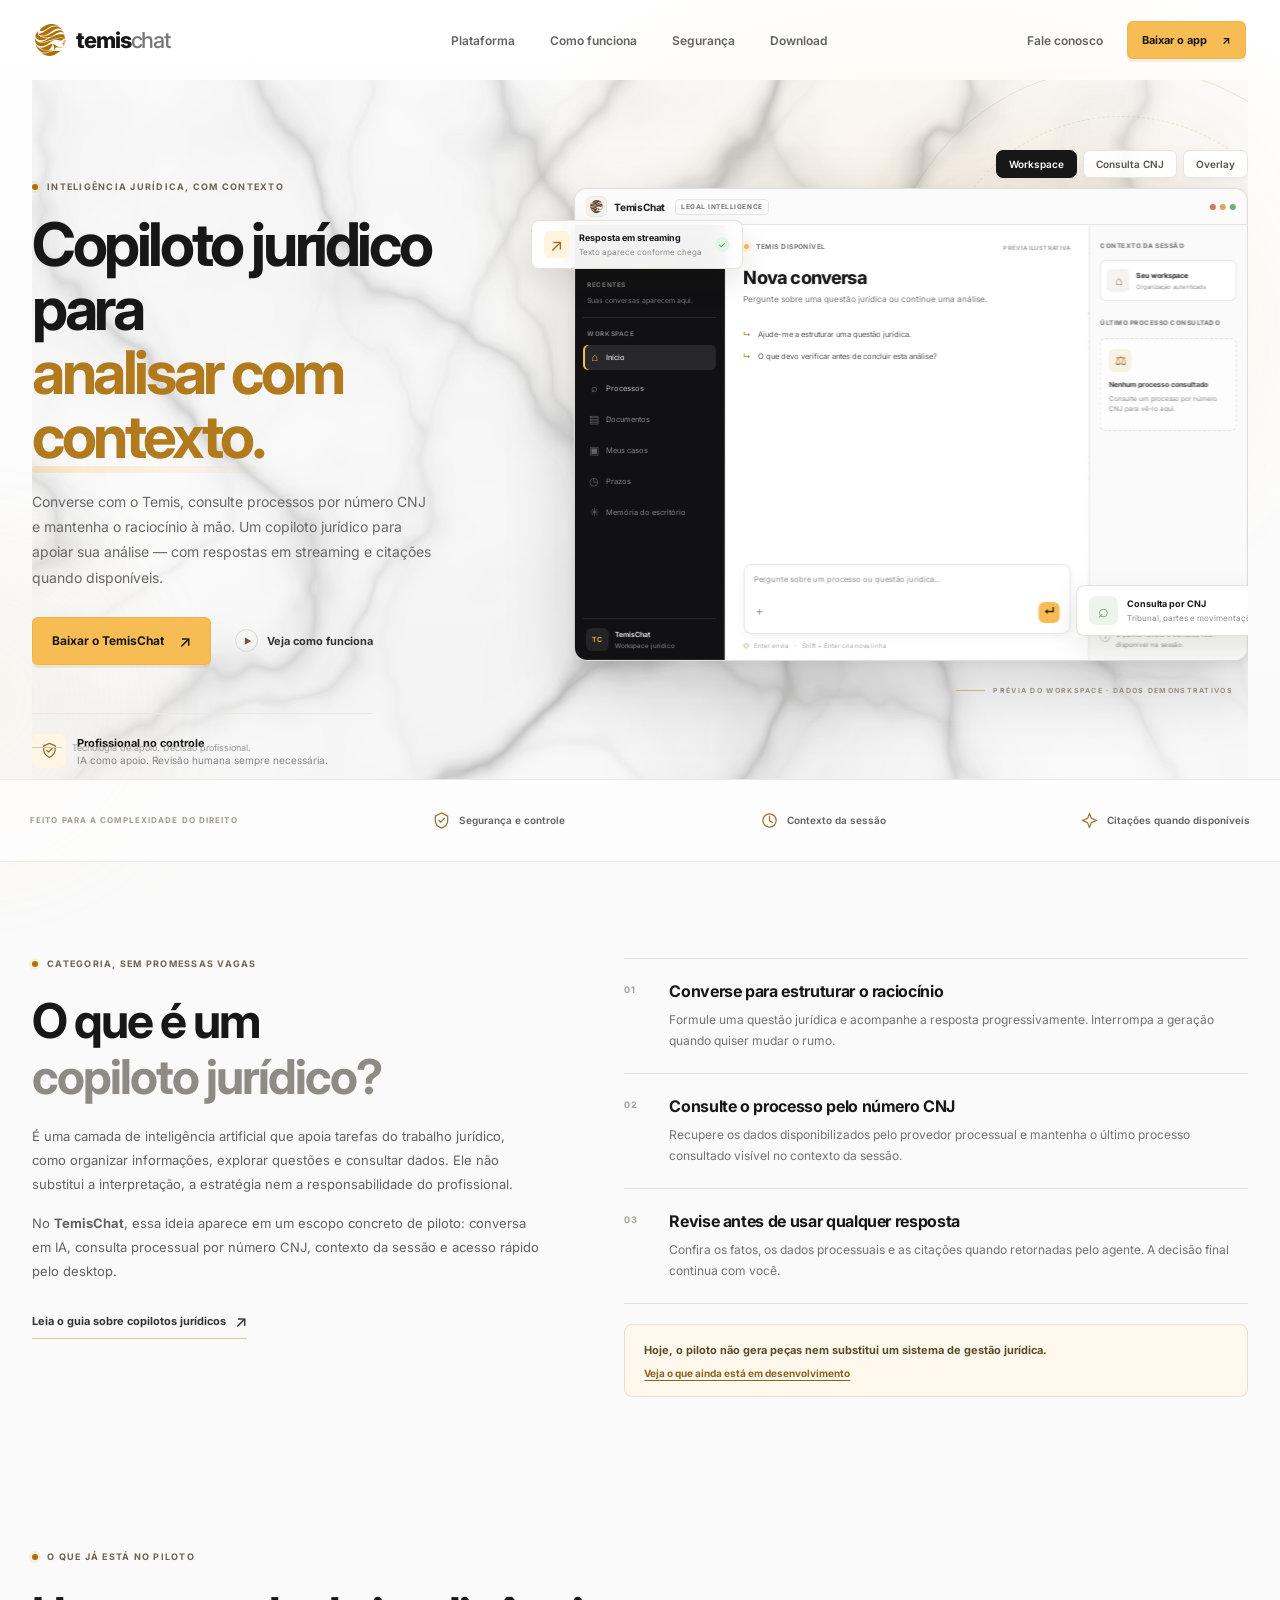
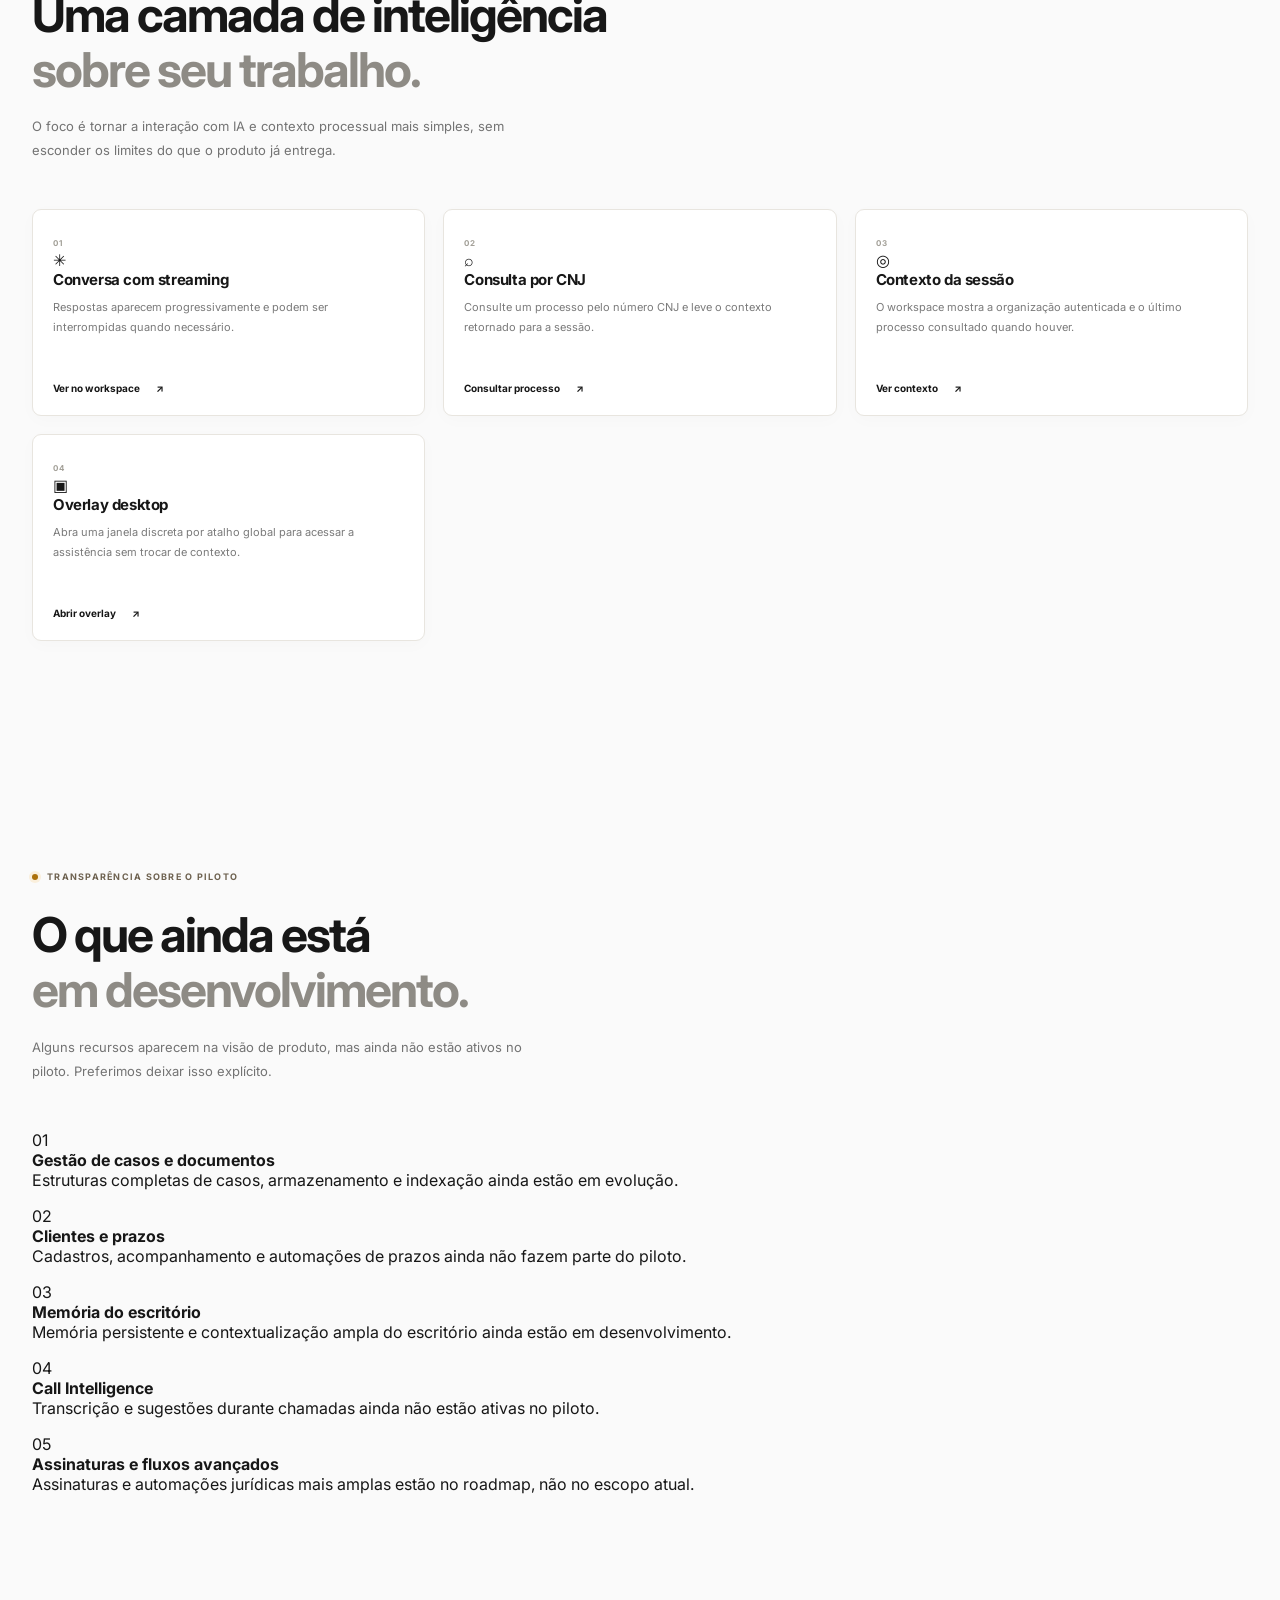
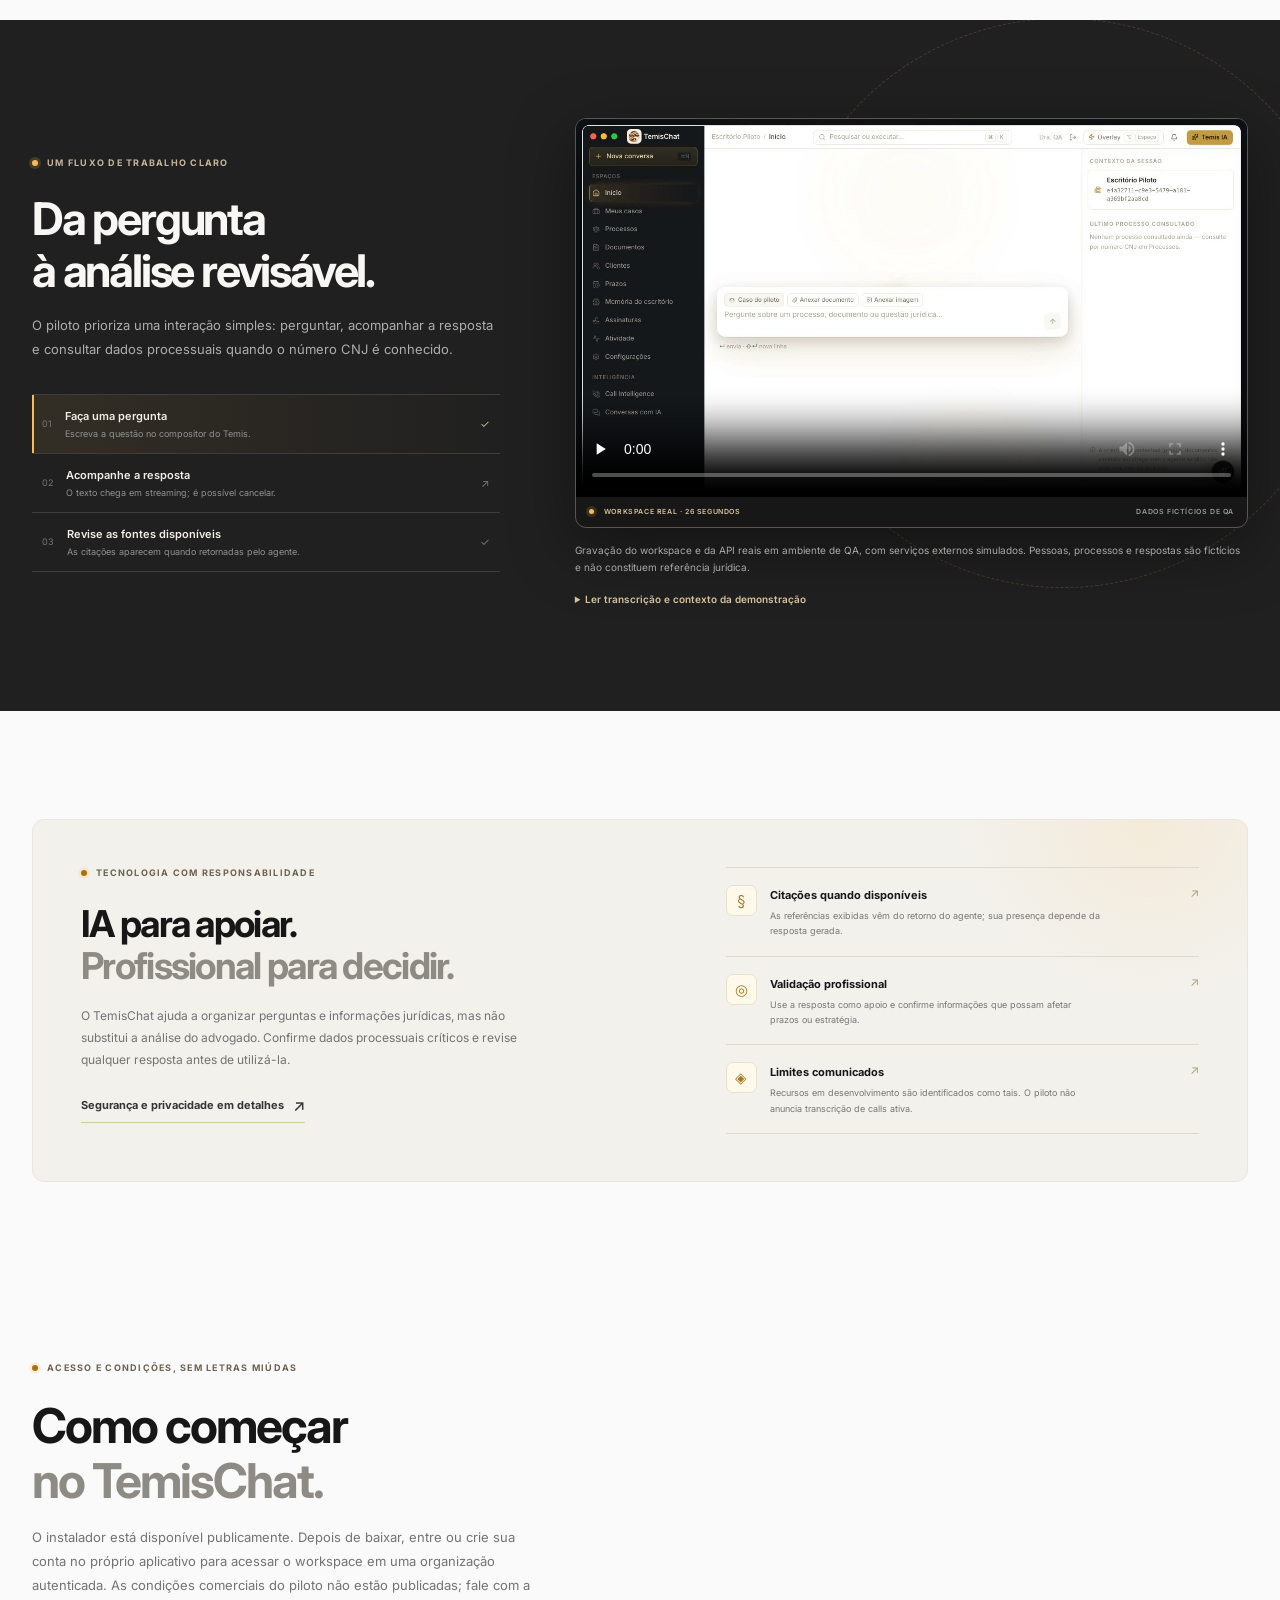
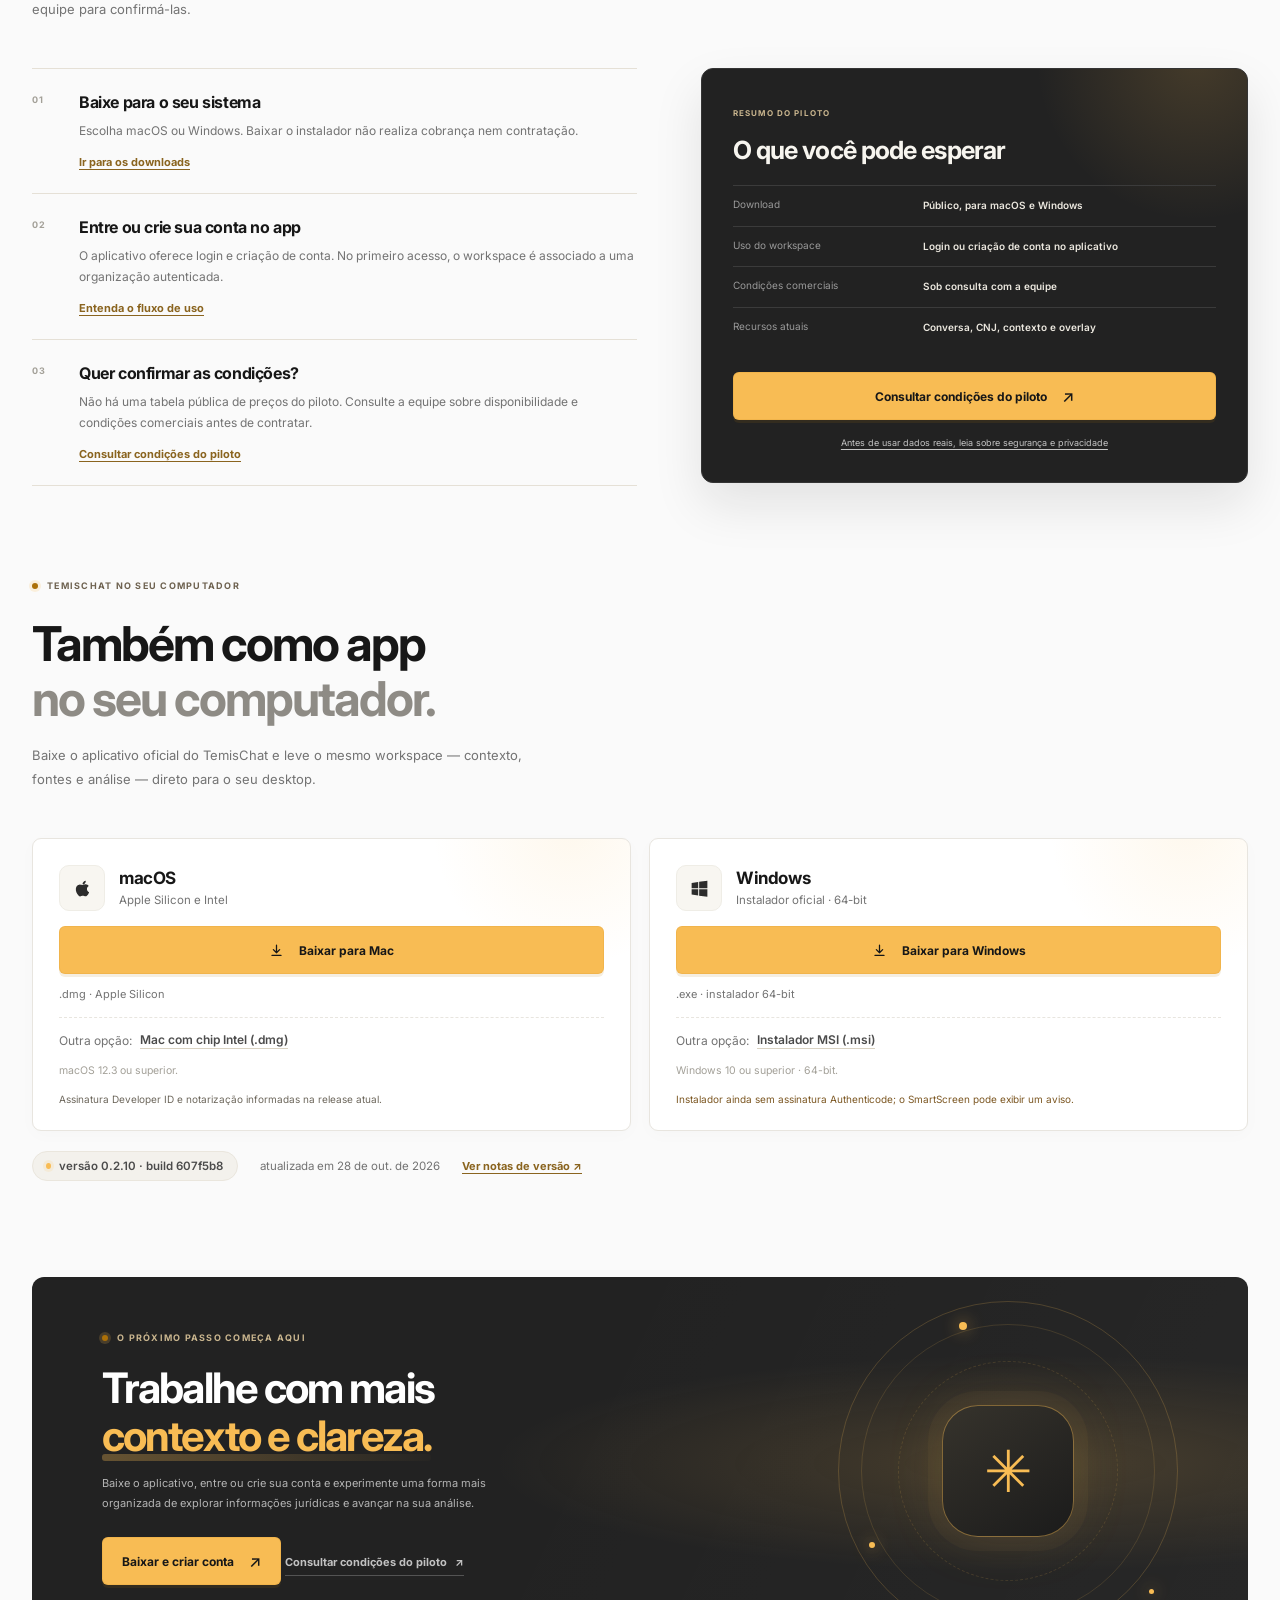
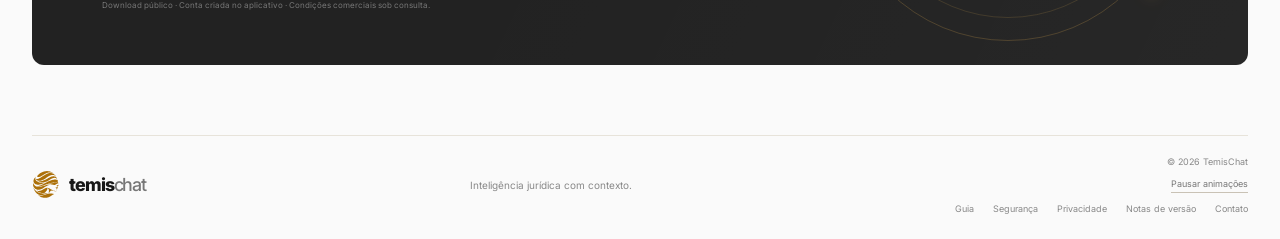
==== commit bdf5357e: "feat: publish SXO pages and release-aware downloads - add the guide, security, privacy, release-note" ====
--- a/index.html
+++ b/index.html
@@ -3,64 +3,150 @@
   <head>
     <meta charset="utf-8" />
     <meta name="viewport" content="width=device-width, initial-scale=1" />
-    <meta name="theme-color" content="#171717" />
-    <meta name="description" content="TemisChat — copiloto jurídico com conversa em IA, consulta processual por CNJ e assistência discreta para profissionais do Direito." />
-    <title>TemisChat — Copiloto jurídico com contexto</title>
+    <meta name="theme-color" content="#FAFAFA" />
+    <meta name="description" content="Copiloto jurídico com conversa em IA, consulta processual por CNJ e contexto da sessão. Conheça o piloto e baixe o TemisChat para macOS ou Windows." />
+    <meta name="robots" content="index,follow,max-image-preview:large" />
+    <title>Copiloto jurídico para análise processual | TemisChat</title>
+    <link rel="canonical" href="https://temischat.com/" />
+    <link rel="icon" href="./assets/temischat-mark.svg" type="image/svg+xml" />
+    <link rel="manifest" href="./site.webmanifest" />
+    <meta property="og:locale" content="pt_BR" />
+    <meta property="og:type" content="website" />
+    <meta property="og:site_name" content="TemisChat" />
+    <meta property="og:title" content="Copiloto jurídico para análise processual | TemisChat" />
+    <meta property="og:description" content="Conversa em IA, consulta por CNJ e contexto da sessão em um workspace jurídico para macOS e Windows." />
+    <meta property="og:url" content="https://temischat.com/" />
+    <meta property="og:image" content="https://temischat.com/assets/temischat-social.png" />
+    <meta property="og:image:width" content="1200" />
+    <meta property="og:image:height" content="630" />
+    <meta property="og:image:alt" content="TemisChat — copiloto jurídico com contexto" />
+    <meta name="twitter:card" content="summary_large_image" />
     <link rel="preconnect" href="https://fonts.googleapis.com" />
     <link rel="preconnect" href="https://fonts.gstatic.com" crossorigin />
+    <link rel="preconnect" href="https://temis-chat-releases.temischat.com" />
     <link href="https://fonts.googleapis.com/css2?family=Inter:wght@400;500;600;700;800&display=swap" rel="stylesheet" />
-    <link rel="stylesheet" href="./styles.css?v=download-layout-20261027-3" />
+    <link rel="stylesheet" href="./styles.css?v=20261028-1" />
+    <script type="application/ld+json">
+      {
+        "@context": "https://schema.org",
+        "@graph": [
+          {
+            "@type": "Organization",
+            "@id": "https://temischat.com/#organization",
+            "name": "TemisChat",
+            "url": "https://temischat.com/",
+            "logo": {
+              "@type": "ImageObject",
+              "url": "https://temischat.com/assets/temischat-mark.svg"
+            },
+            "email": "contato@temischat.com"
+          },
+          {
+            "@type": "WebSite",
+            "@id": "https://temischat.com/#website",
+            "name": "TemisChat",
+            "url": "https://temischat.com/",
+            "inLanguage": "pt-BR",
+            "publisher": { "@id": "https://temischat.com/#organization" }
+          },
+          {
+            "@type": "SoftwareApplication",
+            "@id": "https://temischat.com/#software",
+            "name": "TemisChat",
+            "url": "https://temischat.com/",
+            "applicationCategory": "BusinessApplication",
+            "applicationSubCategory": "Legal intelligence workspace",
+            "operatingSystem": "macOS 12.3 or later; Windows 10 or later, 64-bit",
+            "description": "Copiloto jurídico com conversa em IA, consulta processual por CNJ, contexto da sessão e overlay desktop.",
+            "downloadUrl": "https://temischat.com/#download",
+            "releaseNotes": "https://temischat.com/notas-de-versao.html",
+            "featureList": [
+              "Conversa com respostas em streaming",
+              "Consulta processual por número CNJ",
+              "Contexto da sessão",
+              "Overlay desktop"
+            ],
+            "publisher": { "@id": "https://temischat.com/#organization" }
+          },
+          {
+            "@type": "VideoObject",
+            "@id": "https://temischat.com/#product-demo",
+            "name": "TemisChat: conversa jurídica e consulta por CNJ no workspace real",
+            "description": "Demonstração de 26 segundos do workspace e da API reais em ambiente de QA, com serviços externos simulados e dados fictícios.",
+            "thumbnailUrl": "https://temischat.com/assets/temischat-demo-poster.jpg",
+            "contentUrl": "https://temischat.com/assets/temischat-demo.mp4",
+            "uploadDate": "2026-10-27",
+            "duration": "PT26S",
+            "inLanguage": "pt-BR",
+            "isFamilyFriendly": true,
+            "publisher": { "@id": "https://temischat.com/#organization" }
+          },
+          {
+            "@type": "WebPage",
+            "@id": "https://temischat.com/#webpage",
+            "url": "https://temischat.com/",
+            "name": "Copiloto jurídico para análise processual | TemisChat",
+            "description": "Apresentação do piloto TemisChat, seus recursos atuais, limitações e downloads oficiais.",
+            "inLanguage": "pt-BR",
+            "isPartOf": { "@id": "https://temischat.com/#website" },
+            "about": { "@id": "https://temischat.com/#software" },
+            "video": { "@id": "https://temischat.com/#product-demo" }
+          }
+        ]
+      }
+    </script>
   </head>
-  <body>
+  <body class="home-page">
+    <a class="skip-link" href="#conteudo">Ir para o conteúdo</a>
     <div class="ambient ambient-a" aria-hidden="true"></div>
     <div class="ambient ambient-b" aria-hidden="true"></div>
     <header class="site-header">
-      <a class="brand" href="#" aria-label="TemisChat — início">
+      <a class="brand" href="./index.html" aria-label="TemisChat — início" translate="no">
         <span class="brand-mark" aria-hidden="true"><svg viewBox="0 0 32 32" fill="none"><path d="M16 3.5 27 8v7.7c0 6.4-4.5 10.4-11 12.8C9.5 26.1 5 22.1 5 15.7V8L16 3.5Z" stroke="currentColor" stroke-width="1.5"/><path d="M16 8v14M10.5 11.5h11M11 12l-4 6h8l-4-6ZM21 12l-4 6h8l-4-6ZM12 22h8" stroke="currentColor" stroke-width="1.35" stroke-linecap="round" stroke-linejoin="round"/></svg></span>
         <span>temis<span class="brand-light">chat</span></span>
       </a>
-      <nav class="desktop-nav" aria-label="Navegação principal">
+      <nav class="desktop-nav" id="main-navigation" aria-label="Navegação principal">
         <a href="#plataforma">Plataforma</a>
         <a href="#como-funciona">Como funciona</a>
-        <a href="#seguranca">Responsabilidade</a>
+        <a href="#seguranca">Segurança</a>
         <a href="#download">Download</a>
       </nav>
       <div class="header-actions">
-        <a class="login-link" href="mailto:contato@temischat.com">Fale conosco</a>
-        <a class="button button-small button-gold" href="#acesso">Solicitar acesso <span aria-hidden="true">↗</span></a>
-        <button class="menu-toggle" aria-label="Abrir menu" aria-expanded="false"><span></span><span></span></button>
+        <a class="login-link" href="mailto:contato@temischat.com" data-track="contact_email" data-track-location="header">Fale conosco</a>
+        <a class="button button-small button-gold" href="#download" data-track="download_cta" data-track-location="header">Baixar o app <span aria-hidden="true">↗</span></a>
+        <button class="menu-toggle" type="button" aria-label="Abrir menu" aria-controls="main-navigation" aria-expanded="false"><span></span><span></span></button>
       </div>
     </header>
 
-    <main>
+    <main id="conteudo" tabindex="-1">
       <section class="hero section-wrap">
   <div class="hero-copy reveal">
     <div class="eyebrow"><span class="eyebrow-dot"></span> INTELIGÊNCIA JURÍDICA, COM CONTEXTO</div>
-    <h1>Seu trabalho jurídico.<br /><span class="headline-accent">Com mais contexto.</span></h1>
+    <h1>Copiloto jurídico para<br /><span class="headline-accent">analisar com contexto.</span></h1>
     <p class="hero-description">Converse com o Temis, consulte processos por número CNJ e mantenha o raciocínio à mão. Um copiloto jurídico para apoiar sua análise — com respostas em streaming e citações quando disponíveis.</p>
     <div class="hero-actions">
-      <a class="button button-gold button-large" href="#acesso">Conheça o TemisChat <span class="arrow" aria-hidden="true">↗</span></a>
+      <a class="button button-gold button-large" href="#download" data-track="download_cta" data-track-location="hero">Baixar o TemisChat <span class="arrow" aria-hidden="true">↗</span></a>
       <a class="text-link" href="#como-funciona"><span class="play-icon" aria-hidden="true">▶</span> Veja como funciona</a>
     </div>
-    <div class="hero-proof"><span class="proof-icon" aria-hidden="true"><svg viewBox="0 0 20 20" fill="none"><path d="M10 2.5 16 5v4.2c0 3.7-2.4 6.1-6 8.2-3.6-2.1-6-4.5-6-8.2V5l6-2.5Z" stroke="currentColor" stroke-width="1.3"/><path d="m7.2 9.9 1.8 1.8 3.8-4" stroke="currentColor" stroke-width="1.3" stroke-linecap="round" stroke-linejoin="round"/></svg></span><span><strong>Profissional no controle</strong><small>IA como apoio. Revisão humana sempre necessária.</small></span></div>
-  </div>
-  <div class="hero-visual reveal reveal-delay" aria-label="Prévia ilustrativa do workspace TemisChat">
+    <div class="hero-proof"><span class="proof-icon" aria-hidden="true"><svg viewBox="0 0 20 20" fill="none"><path d="M10 2.5 16 5v4.2c0 3.7-2.4 6.1-6 8.2C6.4 15.4 4 13.6 4 10V5l6-2.5Z" stroke="currentColor" stroke-width="1.3"/><path d="m7.2 9.9 1.8 1.8 3.8-4" stroke="currentColor" stroke-width="1.3" stroke-linecap="round" stroke-linejoin="round"/></svg></span><span><strong>Profissional no controle</strong><small>IA como apoio. Revisão humana sempre necessária.</small></span></div>
+  </div>
+  <div class="hero-visual reveal reveal-delay" id="product-preview" aria-label="Prévia ilustrativa do workspace TemisChat">
     <div class="visual-orbit orbit-one"></div><div class="visual-orbit orbit-two"></div><div class="visual-glow"></div>
     <div class="preview-switcher">
       <div class="preview-tabs" role="tablist" aria-label="Prévia das telas do TemisChat">
-        <button class="preview-tab is-active" type="button" role="tab" aria-selected="true" data-preview-tab="workspace">Workspace</button>
-        <button class="preview-tab" type="button" role="tab" aria-selected="false" data-preview-tab="process">Consulta CNJ</button>
-        <button class="preview-tab" type="button" role="tab" aria-selected="false" data-preview-tab="overlay">Overlay</button>
+        <button class="preview-tab is-active" id="tab-workspace" type="button" role="tab" aria-selected="true" aria-controls="panel-workspace" data-preview-tab="workspace">Workspace</button>
+        <button class="preview-tab" id="tab-process" type="button" role="tab" aria-selected="false" aria-controls="panel-process" data-preview-tab="process">Consulta CNJ</button>
+        <button class="preview-tab" id="tab-overlay" type="button" role="tab" aria-selected="false" aria-controls="panel-overlay" data-preview-tab="overlay">Overlay</button>
       </div>
       <div class="product-window">
         <div class="window-topbar">
-          <div class="window-brand"><span class="mini-mark"><img src="./assets/temischat-mark.svg" alt="" /></span><span>TemisChat</span><span class="window-badge">LEGAL INTELLIGENCE</span></div>
+          <div class="window-brand"><span class="mini-mark"><img src="./assets/temischat-mark.svg" alt="" width="32" height="32" /></span><span>TemisChat</span><span class="window-badge">LEGAL INTELLIGENCE</span></div>
           <div class="window-controls" aria-hidden="true"><i></i><i></i><i></i></div>
         </div>
         <div class="window-content">
-          <section class="preview-panel is-active" data-preview-panel="workspace" role="tabpanel" aria-label="Workspace e nova conversa">
+          <section class="preview-panel is-active" id="panel-workspace" data-preview-panel="workspace" role="tabpanel" aria-labelledby="tab-workspace">
             <aside class="mock-sidebar">
-              <button class="mock-new-chat" type="button"><span>＋</span> Nova conversa <kbd>⌘ N</kbd></button>
+              <div class="mock-new-chat"><span>＋</span> Nova conversa <kbd>⌘&nbsp;N</kbd></div>
               <div class="mock-label">RECENTES</div><div class="mock-empty-recent">Suas conversas aparecem aqui.</div><div class="mock-divider"></div>
               <div class="mock-label">WORKSPACE</div>
               <div class="mock-nav active"><span class="nav-glyph">⌂</span> Início</div>
@@ -73,7 +159,7 @@
             </aside>
             <div class="mock-main">
               <div class="preview-status"><span class="tiny-gold-dot"></span> TEMIS DISPONÍVEL <span class="preview-meta">PRÉVIA ILUSTRATIVA</span></div>
-              <h3>Nova conversa</h3><p class="mock-intro">Pergunte sobre uma questão jurídica ou continue uma análise.</p>
+              <div class="mock-heading">Nova conversa</div><p class="mock-intro">Pergunte sobre uma questão jurídica ou continue uma análise.</p>
               <div class="prompt-suggestion"><span>↳</span> Ajude-me a estruturar uma questão jurídica.</div>
               <div class="prompt-suggestion"><span>↳</span> O que devo verificar antes de concluir esta análise?</div>
               <div class="preview-composer"><span>Pergunte sobre um processo ou questão jurídica…</span><span class="composer-tools">＋ <i>↵</i></span></div>
@@ -87,16 +173,16 @@
               <div class="context-note"><span>i</span> O painel reflete o contexto real disponível na sessão.</div>
             </aside>
           </section>
-          <section class="preview-panel process-panel" data-preview-panel="process" role="tabpanel" aria-label="Prévia de consulta processual por CNJ" hidden>
+          <section class="preview-panel process-panel" id="panel-process" data-preview-panel="process" role="tabpanel" aria-labelledby="tab-process" hidden>
             <aside class="mock-sidebar">
-              <button class="mock-new-chat" type="button"><span>＋</span> Nova conversa <kbd>⌘ N</kbd></button><div class="mock-label">WORKSPACE</div>
+              <div class="mock-new-chat"><span>＋</span> Nova conversa <kbd>⌘&nbsp;N</kbd></div><div class="mock-label">WORKSPACE</div>
               <div class="mock-nav"><span class="nav-glyph">⌂</span> Início</div><div class="mock-nav active"><span class="nav-glyph">⌕</span> Processos</div>
               <div class="mock-nav muted-nav"><span class="nav-glyph">▤</span> Documentos</div><div class="mock-nav muted-nav"><span class="nav-glyph">▣</span> Meus casos</div><div class="mock-nav muted-nav"><span class="nav-glyph">◷</span> Prazos</div>
               <div class="mock-sidebar-foot"><span class="mock-avatar">TC</span><span>TemisChat<small>Workspace jurídico</small></span></div>
             </aside>
             <div class="process-preview-main">
               <div class="preview-status"><span class="tiny-gold-dot"></span> CONSULTA PROCESSUAL <span class="sample-tag">EXEMPLO FICTÍCIO</span></div>
-              <h3>Consulte por número CNJ</h3><p class="mock-intro">Os dados são exibidos conforme o retorno do provedor processual.</p>
+              <div class="mock-heading">Consulte por número CNJ</div><p class="mock-intro">Os dados são exibidos conforme o retorno do provedor processual.</p>
               <div class="cnj-search"><span>⌕</span><code>1001234-56.2026.8.26.0100</code><span class="cnj-go">↗</span></div>
               <div class="process-result-card">
                 <div class="process-result-head"><span><small>NÚMERO DO PROCESSO</small><b>1001234-56.2026.8.26.0100</b></span><span class="cnj-pill">DEMO</span></div>
@@ -109,11 +195,11 @@
               <div class="mock-disclaimer">Dados fictícios para demonstração; nenhum processo real foi consultado.</div>
             </div>
           </section>
-          <section class="preview-panel overlay-panel" data-preview-panel="overlay" role="tabpanel" aria-label="Prévia do overlay desktop" hidden>
+          <section class="preview-panel overlay-panel" id="panel-overlay" data-preview-panel="overlay" role="tabpanel" aria-labelledby="tab-overlay" hidden>
             <div class="overlay-preview-backdrop">
               <div class="overlay-desktop-hint"><span class="desktop-hint-icon">▣</span><span><b>Assistente discreto no desktop</b><small>Acesso rápido pelo atalho global</small></span><kbd>⌥ Espaço</kbd></div>
               <div class="overlay-card-demo">
-                <div class="overlay-card-head"><span class="overlay-mark"><img src="./assets/temischat-mark.svg" alt="" /></span><span><b>Temis</b><small>Assistente discreto</small></span><span class="overlay-window-actions">— &nbsp; ×</span></div>
+                <div class="overlay-card-head"><span class="overlay-mark"><img src="./assets/temischat-mark.svg" alt="" width="32" height="32" /></span><span><b>Temis</b><small>Assistente discreto</small></span><span class="overlay-window-actions">— &nbsp; ×</span></div>
                 <div class="overlay-card-content"><span class="overlay-state-dot"></span><b>Janela de assistência disponível</b><p>O overlay permite abrir e recolher a interface rapidamente, com interferência visual mínima.</p><div class="overlay-info"><span>i</span> Transcrição local e sugestões durante calls ainda não estão ativas no piloto.</div></div>
                 <div class="overlay-card-foot"><kbd>⌥ Espaço</kbd><span>alternar overlay</span><kbd>Esc</kbd><span>recolher</span></div>
               </div>
@@ -123,8 +209,8 @@
         </div>
       </div>
     </div>
-    <div class="float-chip chip-evidence"><span class="chip-icon">↗</span><span><strong>Resposta em streaming</strong><small>Texto aparece conforme chega</small></span><span class="chip-check">✓</span></div>
-    <div class="float-chip chip-secure"><span class="secure-shield">⌕</span><span><strong>Consulta por CNJ</strong><small>Tribunal, partes e movimentações</small></span></div>
+    <div class="float-chip chip-evidence"><span class="chip-icon" aria-hidden="true">↗</span><span><strong>Resposta em streaming</strong><small>Texto aparece conforme chega</small></span><span class="chip-check" aria-hidden="true">✓</span></div>
+    <div class="float-chip chip-secure"><span class="secure-shield" aria-hidden="true">⌕</span><span><strong>Consulta por CNJ</strong><small>Tribunal, partes e movimentações</small></span></div>
     <div class="visual-caption"><span class="caption-line"></span> PRÉVIA DO WORKSPACE · DADOS DEMONSTRATIVOS</div>
   </div>
   <div class="hero-bottom-note"><span class="scroll-line"></span> Tecnologia de apoio. Decisão profissional.</div>
@@ -139,6 +225,24 @@
         </div>
       </section>
 
+<section class="section section-wrap category-section" id="o-que-e" aria-labelledby="category-title">
+  <div class="category-layout">
+    <div class="category-copy reveal">
+      <div class="eyebrow"><span class="eyebrow-dot"></span> CATEGORIA, SEM PROMESSAS VAGAS</div>
+      <h2 id="category-title">O que é um<br /><span class="muted-heading">copiloto jurídico?</span></h2>
+      <p>É uma camada de inteligência artificial que apoia tarefas do trabalho jurídico, como organizar informações, explorar questões e consultar dados. Ele não substitui a interpretação, a estratégia nem a responsabilidade do profissional.</p>
+      <p>No <strong>TemisChat</strong>, essa ideia aparece em um escopo concreto de piloto: conversa em IA, consulta processual por número CNJ, contexto da sessão e acesso rápido pelo desktop.</p>
+      <a class="text-link category-guide-link" href="./guia-copiloto-juridico.html" data-track="guide_click" data-track-location="category">Leia o guia sobre copilotos jurídicos <span class="arrow" aria-hidden="true">↗</span></a>
+    </div>
+    <div class="category-use-cases">
+      <article class="category-use-case reveal"><span>01</span><div><h3>Converse para estruturar o raciocínio</h3><p>Formule uma questão jurídica e acompanhe a resposta progressivamente. Interrompa a geração quando quiser mudar o rumo.</p></div></article>
+      <article class="category-use-case reveal reveal-delay"><span>02</span><div><h3>Consulte o processo pelo número CNJ</h3><p>Recupere os dados disponibilizados pelo provedor processual e mantenha o último processo consultado visível no contexto da sessão.</p></div></article>
+      <article class="category-use-case reveal"><span>03</span><div><h3>Revise antes de usar qualquer resposta</h3><p>Confira os fatos, os dados processuais e as citações quando retornadas pelo agente. A decisão final continua com você.</p></div></article>
+      <aside class="category-note reveal"><strong>Hoje, o piloto não gera peças nem substitui um sistema de gestão jurídica.</strong><a href="#limitacoes">Veja o que ainda está em desenvolvimento</a></aside>
+    </div>
+  </div>
+</section>
+
 <section class="section section-wrap" id="plataforma">
   <div class="section-heading reveal">
     <div class="eyebrow"><span class="eyebrow-dot"></span> O QUE JÁ ESTÁ NO PILOTO</div>
@@ -146,14 +250,14 @@
     <p>O foco é tornar a interação com IA e contexto processual mais simples, sem esconder os limites do que o produto já entrega.</p>
   </div>
   <div class="feature-grid">
-    <article class="feature-card reveal"><span class="feature-number">01</span><div class="feature-icon">✳</div><h3>Conversa com streaming</h3><p>Respostas aparecem progressivamente e podem ser interrompidas quando necessário.</p><span class="feature-link">Ver no workspace <b>↗</b></span></article>
-    <article class="feature-card reveal reveal-delay"><span class="feature-number">02</span><div class="feature-icon">⌕</div><h3>Consulta por CNJ</h3><p>Consulte um processo pelo número CNJ e leve o contexto retornado para a sessão.</p><span class="feature-link">Consultar processo <b>↗</b></span></article>
-    <article class="feature-card reveal"><span class="feature-number">03</span><div class="feature-icon">◎</div><h3>Contexto da sessão</h3><p>O workspace mostra a organização autenticada e o último processo consultado quando houver.</p><span class="feature-link">Ver contexto <b>↗</b></span></article>
-    <article class="feature-card reveal reveal-delay"><span class="feature-number">04</span><div class="feature-icon">▣</div><h3>Overlay desktop</h3><p>Abra uma janela discreta por atalho global para acessar a assistência sem trocar de contexto.</p><span class="feature-link">Abrir overlay <b>↗</b></span></article>
-  </div>
-</section>
-
-<section class="section section-wrap limitations-section" id="como-funciona">
+    <article class="feature-card reveal"><span class="feature-number">01</span><div class="feature-icon" aria-hidden="true">✳</div><h3>Conversa com streaming</h3><p>Respostas aparecem progressivamente e podem ser interrompidas quando necessário.</p><a class="feature-link" href="#product-preview" data-open-preview="workspace">Ver no workspace <b aria-hidden="true">↗</b></a></article>
+    <article class="feature-card reveal reveal-delay"><span class="feature-number">02</span><div class="feature-icon" aria-hidden="true">⌕</div><h3>Consulta por CNJ</h3><p>Consulte um processo pelo número CNJ e leve o contexto retornado para a sessão.</p><a class="feature-link" href="#product-preview" data-open-preview="process">Consultar processo <b aria-hidden="true">↗</b></a></article>
+    <article class="feature-card reveal"><span class="feature-number">03</span><div class="feature-icon" aria-hidden="true">◎</div><h3>Contexto da sessão</h3><p>O workspace mostra a organização autenticada e o último processo consultado quando houver.</p><a class="feature-link" href="#product-preview" data-open-preview="workspace">Ver contexto <b aria-hidden="true">↗</b></a></article>
+    <article class="feature-card reveal reveal-delay"><span class="feature-number">04</span><div class="feature-icon" aria-hidden="true">▣</div><h3>Overlay desktop</h3><p>Abra uma janela discreta por atalho global para acessar a assistência sem trocar de contexto.</p><a class="feature-link" href="#product-preview" data-open-preview="overlay">Abrir overlay <b aria-hidden="true">↗</b></a></article>
+  </div>
+</section>
+
+<section class="section section-wrap limitations-section" id="limitacoes">
   <div class="section-heading reveal">
     <div class="eyebrow"><span class="eyebrow-dot"></span> TRANSPARÊNCIA SOBRE O PILOTO</div>
     <h2>O que ainda está<br /><span class="muted-heading">em desenvolvimento.</span></h2>
@@ -168,7 +272,7 @@
   </div>
 </section>
 
-<section class="section section-dark">
+<section class="section reasoning-section" id="como-funciona">
   <div class="section-wrap reasoning-layout">
     <div class="reasoning-copy reveal">
       <div class="eyebrow eyebrow-dark"><span class="eyebrow-dot"></span> UM FLUXO DE TRABALHO CLARO</div>
@@ -180,22 +284,27 @@
         <div class="reasoning-list-item"><span class="list-index">03</span><span><strong>Revise as fontes disponíveis</strong><small>As citações aparecem quando retornadas pelo agente.</small></span><span class="list-check">✓</span></div>
       </div>
     </div>
-    <div class="reasoning-demo reveal reveal-delay">
-      <div class="demo-window">
-        <div class="demo-window-header"><div class="demo-lights"><i></i><i></i><i></i></div><span>CONVERSA COM O TEMIS</span><span class="demo-running"><i></i> EXEMPLO ILUSTRATIVO</span></div>
-        <div class="demo-canvas">
-          <div class="demo-question"><span class="demo-user-avatar">Você</span><div><small>SUA PERGUNTA</small><strong>Quais pontos devo confirmar antes de concluir a análise?</strong></div></div>
-          <div class="demo-answer">
-            <div class="demo-answer-head"><span class="temis-star">✳</span><b>Temis</b><span>Resposta em streaming</span></div>
-            <p>Antes de concluir, confirme os fatos relevantes, a origem das informações e a correspondência entre a pergunta e os materiais disponíveis.</p>
-            <div class="demo-answer-note"><span>i</span><p>Esta prévia é ilustrativa. O conteúdo real depende da pergunta, do contexto autorizado e da resposta do agente.</p></div>
-            <div class="demo-citations"><span class="demo-citation-icon">§</span><div><b>Citações, quando disponíveis</b><small>Referências fornecidas pelo agente</small></div><span class="citation-state">DINÂMICO</span></div>
-          </div>
-          <div class="demo-followup"><span>Faça uma pergunta complementar…</span><span>↑</span></div>
-          <div class="flow-spark spark-a"></div><div class="flow-spark spark-b"></div>
-        </div>
-        <div class="demo-footer"><span>PRÉVIA ILUSTRATIVA</span><span>Revise antes de usar informações jurídicas.</span></div>
-      </div>
+    <div class="reasoning-demo product-demo reveal reveal-delay">
+      <div class="demo-video-frame">
+        <video controls playsinline preload="none" poster="./assets/temischat-demo-poster.jpg" aria-describedby="demo-note demo-transcript">
+          <source src="./assets/temischat-demo.mp4" type="video/mp4" />
+          <source src="./assets/temischat-demo.webm" type="video/webm" />
+          <track kind="captions" srclang="pt-BR" label="Português" src="./assets/temischat-demo-pt-BR.vtt" default />
+          Seu navegador não reproduz este vídeo. <a href="./assets/temischat-demo.mp4">Abra a demonstração em MP4</a>.
+        </video>
+        <div class="demo-video-topline"><span><span class="tiny-gold-dot"></span> WORKSPACE REAL · 26 SEGUNDOS</span><span>DADOS FICTÍCIOS DE QA</span></div>
+      </div>
+      <p class="demo-media-note" id="demo-note">Gravação do workspace e da API reais em ambiente de QA, com serviços externos simulados. Pessoas, processos e respostas são fictícios e não constituem referência jurídica.</p>
+      <details class="demo-transcript" id="demo-transcript">
+        <summary>Ler transcrição e contexto da demonstração</summary>
+        <ol>
+          <li>O workspace real é aberto com a identidade fictícia “Dra. QA” e a organização “Escritório Piloto”.</li>
+          <li>A pergunta “Qual o prazo de apelação no processo civil?” é enviada. A resposta do serviço fictício aparece com citações para demonstrar a revisão das referências.</li>
+          <li>Em “Processos”, o número CNJ fictício 0000100-38.2026.8.26.0100 é consultado. A interface apresenta tribunal, partes e movimentações retornadas pelo provedor simulado.</li>
+          <li>Ao voltar ao início, o último processo consultado aparece no contexto da sessão.</li>
+        </ol>
+        <p>O vídeo não contém áudio nem dados de clientes. As legendas descrevem as etapas; a transcrição registra o conteúdo e os limites da demonstração.</p>
+      </details>
       <div class="demo-orbit orbit-dotted" aria-hidden="true"></div>
     </div>
   </div>
@@ -207,15 +316,42 @@
       <div class="eyebrow"><span class="eyebrow-dot"></span> TECNOLOGIA COM RESPONSABILIDADE</div>
       <h2>IA para apoiar.<br /><span class="muted-heading">Profissional para decidir.</span></h2>
       <p>O TemisChat ajuda a organizar perguntas e informações jurídicas, mas não substitui a análise do advogado. Confirme dados processuais críticos e revise qualquer resposta antes de utilizá-la.</p>
-      <a class="text-link" href="#acesso">Conheça o TemisChat <span class="arrow" aria-hidden="true">↗</span></a>
+      <a class="text-link" href="./seguranca.html" data-track="security_click" data-track-location="security_panel">Segurança e privacidade em detalhes <span class="arrow" aria-hidden="true">↗</span></a>
     </div>
     <div class="security-points">
-      <div class="security-point"><span class="security-point-icon">§</span><div><strong>Citações quando disponíveis</strong><p>As referências exibidas vêm do retorno do agente; sua presença depende da resposta gerada.</p></div><span class="point-arrow">↗</span></div>
-      <div class="security-point"><span class="security-point-icon">◎</span><div><strong>Validação profissional</strong><p>Use a resposta como apoio e confirme informações que possam afetar prazos ou estratégia.</p></div><span class="point-arrow">↗</span></div>
-      <div class="security-point"><span class="security-point-icon">◈</span><div><strong>Limites comunicados</strong><p>Recursos em desenvolvimento são identificados como tais. O piloto não anuncia transcrição de calls ativa.</p></div><span class="point-arrow">↗</span></div>
-    </div>
-  </div>
-</section>
+      <div class="security-point"><span class="security-point-icon" aria-hidden="true">§</span><div><strong>Citações quando disponíveis</strong><p>As referências exibidas vêm do retorno do agente; sua presença depende da resposta gerada.</p></div><span class="point-arrow" aria-hidden="true">↗</span></div>
+      <div class="security-point"><span class="security-point-icon" aria-hidden="true">◎</span><div><strong>Validação profissional</strong><p>Use a resposta como apoio e confirme informações que possam afetar prazos ou estratégia.</p></div><span class="point-arrow" aria-hidden="true">↗</span></div>
+      <div class="security-point"><span class="security-point-icon" aria-hidden="true">◈</span><div><strong>Limites comunicados</strong><p>Recursos em desenvolvimento são identificados como tais. O piloto não anuncia transcrição de calls ativa.</p></div><span class="point-arrow" aria-hidden="true">↗</span></div>
+    </div>
+  </div>
+</section>
+
+      <section class="section section-wrap access-section" id="planos" aria-labelledby="access-title">
+        <div class="section-heading reveal">
+          <div class="eyebrow"><span class="eyebrow-dot"></span> ACESSO E CONDIÇÕES, SEM LETRAS MIÚDAS</div>
+          <h2 id="access-title">Como começar<br /><span class="muted-heading">no TemisChat.</span></h2>
+          <p>O instalador está disponível publicamente. Depois de baixar, entre ou crie sua conta no próprio aplicativo para acessar o workspace em uma organização autenticada. As condições comerciais do piloto não estão publicadas; fale com a equipe para confirmá-las.</p>
+        </div>
+        <div class="access-layout">
+          <ol class="access-steps reveal">
+            <li><span>01</span><div><h3>Baixe para o seu sistema</h3><p>Escolha macOS ou Windows. Baixar o instalador não realiza cobrança nem contratação.</p><a href="#download">Ir para os downloads</a></div></li>
+            <li><span>02</span><div><h3>Entre ou crie sua conta no app</h3><p>O aplicativo oferece login e criação de conta. No primeiro acesso, o workspace é associado a uma organização autenticada.</p><a href="./guia-copiloto-juridico.html#como-funciona-temis">Entenda o fluxo de uso</a></div></li>
+            <li><span>03</span><div><h3>Quer confirmar as condições?</h3><p>Não há uma tabela pública de preços do piloto. Consulte a equipe sobre disponibilidade e condições comerciais antes de contratar.</p><a href="mailto:contato@temischat.com?subject=Quero%20confirmar%20as%20condi%C3%A7%C3%B5es%20do%20piloto%20TemisChat" data-track="access_request" data-track-location="access_steps">Consultar condições do piloto</a></div></li>
+          </ol>
+          <aside class="pilot-card reveal reveal-delay" aria-label="Resumo das condições do piloto">
+            <span class="pilot-card-label">RESUMO DO PILOTO</span>
+            <h3>O que você pode esperar</h3>
+            <dl>
+              <div><dt>Download</dt><dd>Público, para macOS e Windows</dd></div>
+              <div><dt>Uso do workspace</dt><dd>Login ou criação de conta no aplicativo</dd></div>
+              <div><dt>Condições comerciais</dt><dd>Sob consulta com a equipe</dd></div>
+              <div><dt>Recursos atuais</dt><dd>Conversa, CNJ, contexto e overlay</dd></div>
+            </dl>
+            <a class="button button-gold button-large" href="mailto:contato@temischat.com?subject=Quero%20conhecer%20as%20condi%C3%A7%C3%B5es%20do%20piloto%20TemisChat" data-track="access_request" data-track-location="pilot_card">Consultar condições do piloto <span class="arrow" aria-hidden="true">↗</span></a>
+            <a class="pilot-security-link" href="./seguranca.html">Antes de usar dados reais, leia sobre segurança e privacidade</a>
+          </aside>
+        </div>
+      </section>
 
       <section class="section section-wrap download-section" id="download">
         <div class="section-heading reveal">
@@ -226,36 +362,39 @@
         <div class="download-grid">
           <article class="download-card reveal" data-platform="macos">
             <div class="download-os">
-              <span class="os-icon" aria-hidden="true" style="width:40px!important;height:40px!important;min-width:40px!important;min-height:40px!important;max-width:40px!important;max-height:40px!important;flex:0 0 40px!important;display:grid!important;place-items:center!important;overflow:hidden!important;box-sizing:border-box!important;"><svg style="display:block!important;width:20px!important;height:20px!important;min-width:20px!important;min-height:20px!important;max-width:20px!important;max-height:20px!important;flex:0 0 20px!important;transform:none!important;zoom:1!important;overflow:hidden!important;" viewBox="0 0 24 24" fill="currentColor"><path d="M17.05 20.28c-.98.95-2.05.8-3.08.35-1.09-.46-2.09-.48-3.24 0-1.44.62-2.2.44-3.06-.35C2.79 15.25 3.51 7.59 9.05 7.31c1.35.07 2.29.74 3.08.8 1.18-.24 2.31-.93 3.57-.84 1.51.12 2.65.72 3.4 1.8-3.12 1.87-2.38 5.98.48 7.13-.57 1.5-1.31 2.99-2.53 4.08zM12.03 7.25c-.15-2.23 1.66-4.07 3.74-4.25.29 2.58-2.34 4.5-3.74 4.25z"/></svg></span>
+              <span class="os-icon" aria-hidden="true"><svg viewBox="0 0 24 24" fill="currentColor"><path d="M17.05 20.28c-.98.95-2.05.8-3.08.35-1.09-.46-2.09-.48-3.24 0-1.44.62-2.2.44-3.06-.35C2.79 15.25 3.51 7.59 9.05 7.31c1.35.07 2.29.74 3.08.8 1.18-.24 2.31-.93 3.57-.84 1.51.12 2.65.72 3.4 1.8-3.12 1.87-2.38 5.98.48 7.13-.57 1.5-1.31 2.99-2.53 4.08zM12.03 7.25c-.15-2.23 1.66-4.07 3.74-4.25.29 2.58-2.34 4.5-3.74 4.25z"/></svg></span>
               <div class="os-names"><strong>macOS</strong><small>Apple Silicon e Intel</small></div>
               <span class="recommended-pill" hidden>PARA VOCÊ</span>
             </div>
-            <a class="button button-gold button-large download-primary" data-asset="aarch64-dmg" href="https://temis-chat-releases.temischat.com/temischat/latest/TemisChat_aarch64.dmg" rel="nofollow">
+            <a class="button button-gold button-large download-primary" data-asset="aarch64-dmg" href="https://temis-chat-releases.temischat.com/temischat/latest/TemisChat_aarch64.dmg" rel="nofollow" data-track="app_download" data-track-location="download_section">
               <span class="dl-icon" aria-hidden="true"><svg viewBox="0 0 20 20" fill="none"><path d="M10 3v10m0 0 4.2-4.2M10 13 5.8 8.8M4 16.6h12" stroke="currentColor" stroke-width="1.7" stroke-linecap="round" stroke-linejoin="round"/></svg></span>
-              Baixar — Apple Silicon
+              Baixar para Mac
             </a>
             <div class="download-meta-row"><span class="download-meta" data-meta="aarch64-dmg">.dmg · Apple Silicon</span></div>
-            <div class="download-alt"><span>Outra opção:</span><a data-asset="x64-dmg" href="https://temis-chat-releases.temischat.com/temischat/latest/TemisChat_x64.dmg" rel="nofollow">Baixar — Intel</a></div>
+            <div class="download-alt"><span>Outra opção:</span><a data-asset="x64-dmg" href="https://temis-chat-releases.temischat.com/temischat/latest/TemisChat_x64.dmg" rel="nofollow" data-track="app_download" data-track-location="download_section">Mac com chip Intel (.dmg)</a></div>
             <small class="download-req">macOS 12.3 ou superior.</small>
+            <small class="download-security">Assinatura Developer ID e notarização informadas na release atual.</small>
           </article>
           <article class="download-card reveal reveal-up-delay" data-platform="windows">
             <div class="download-os">
-              <span class="os-icon" aria-hidden="true" style="width:40px!important;height:40px!important;min-width:40px!important;min-height:40px!important;max-width:40px!important;max-height:40px!important;flex:0 0 40px!important;display:grid!important;place-items:center!important;overflow:hidden!important;box-sizing:border-box!important;"><svg style="display:block!important;width:20px!important;height:20px!important;min-width:20px!important;min-height:20px!important;max-width:20px!important;max-height:20px!important;flex:0 0 20px!important;transform:none!important;zoom:1!important;overflow:hidden!important;" viewBox="0 0 24 24" fill="currentColor"><path d="M3 5.6 10.5 4.5v7.2H3V5.6zM11.6 4.3 21 3v8.7h-9.4V4.3zM3 12.8h7.5V20L3 18.9v-6.1zM11.6 12.8H21v8.7l-9.4-1.3v-7.4z"/></svg></span>
+              <span class="os-icon" aria-hidden="true"><svg viewBox="0 0 24 24" fill="currentColor"><path d="M3 5.6 10.5 4.5v7.2H3V5.6zM11.6 4.3 21 3v8.7h-9.4V4.3zM3 12.8h7.5V20L3 18.9v-6.1zM11.6 12.8H21v8.7l-9.4-1.3v-7.4z"/></svg></span>
               <div class="os-names"><strong>Windows</strong><small>Instalador oficial · 64-bit</small></div>
               <span class="recommended-pill" hidden>PARA VOCÊ</span>
             </div>
-            <a class="button button-gold button-large download-primary" data-asset="x64-setup-exe" href="https://temis-chat-releases.temischat.com/temischat/latest/TemisChat_x64-setup.exe" rel="nofollow">
+            <a class="button button-gold button-large download-primary" data-asset="x64-setup-exe" href="https://temis-chat-releases.temischat.com/temischat/latest/TemisChat_x64-setup.exe" rel="nofollow" data-track="app_download" data-track-location="download_section">
               <span class="dl-icon" aria-hidden="true"><svg viewBox="0 0 20 20" fill="none"><path d="M10 3v10m0 0 4.2-4.2M10 13 5.8 8.8M4 16.6h12" stroke="currentColor" stroke-width="1.7" stroke-linecap="round" stroke-linejoin="round"/></svg></span>
               Baixar para Windows
             </a>
             <div class="download-meta-row"><span class="download-meta" data-meta="x64-setup-exe">.exe · instalador 64-bit</span></div>
-            <div class="download-alt"><span>Outra opção:</span><a data-asset="x64-msi" href="https://temis-chat-releases.temischat.com/temischat/latest/TemisChat_x64_en-US.msi" rel="nofollow">Instalador MSI (.msi)</a></div>
+            <div class="download-alt"><span>Outra opção:</span><a data-asset="x64-msi" href="https://temis-chat-releases.temischat.com/temischat/latest/TemisChat_x64_en-US.msi" rel="nofollow" data-track="app_download" data-track-location="download_section">Instalador MSI (.msi)</a></div>
             <small class="download-req">Windows 10 ou superior · 64-bit.</small>
+            <small class="download-security download-security-warning">Instalador ainda sem assinatura Authenticode; o SmartScreen pode exibir um aviso.</small>
           </article>
         </div>
         <div class="download-footnote reveal">
           <span class="dl-version-chip"><span class="tiny-gold-dot"></span><span id="dl-version">versão mais recente</span></span>
           <span id="dl-date">publicada automaticamente a cada release</span>
+          <a href="./notas-de-versao.html" data-track="release_notes_click" data-track-location="download">Ver notas de versão <span aria-hidden="true">↗</span></a>
         </div>
       </section>
 
@@ -264,20 +403,30 @@
         <div class="cta-copy reveal">
           <div class="eyebrow"><span class="eyebrow-dot"></span> O PRÓXIMO PASSO COMEÇA AQUI</div>
           <h2>Trabalhe com mais<br /><span class="headline-accent">contexto e clareza.</span></h2>
-          <p>Conheça uma forma mais organizada de explorar informações jurídicas, conectar evidências e avançar no seu trabalho.</p>
-          <a class="button button-gold button-large" href="mailto:contato@temischat.com?subject=Quero%20conhecer%20o%20TemisChat">Solicitar acesso ao TemisChat <span class="arrow" aria-hidden="true">↗</span></a>
-          <a class="cta-download" href="#download">Baixar o app desktop <span aria-hidden="true">↘</span></a>
-          <small class="cta-note">Feito para profissionais do Direito. Desenvolvido com responsabilidade.</small>
+          <p>Baixe o aplicativo, entre ou crie sua conta e experimente uma forma mais organizada de explorar informações jurídicas e avançar na sua análise.</p>
+          <a class="button button-gold button-large" href="#download" data-track="download_cta" data-track-location="final_cta">Baixar e criar conta <span class="arrow" aria-hidden="true">↗</span></a>
+          <a class="cta-download" href="mailto:contato@temischat.com?subject=Quero%20confirmar%20as%20condi%C3%A7%C3%B5es%20do%20piloto%20TemisChat" data-track="access_request" data-track-location="final_cta">Consultar condições do piloto <span aria-hidden="true">↗</span></a>
+          <small class="cta-note">Download público · Conta criada no aplicativo · Condições comerciais sob consulta.</small>
         </div>
       </section>
     </main>
 
     <footer class="site-footer section-wrap">
-      <a class="brand footer-brand" href="#"><span class="brand-mark" aria-hidden="true"><svg viewBox="0 0 32 32" fill="none"><path d="M16 3.5 27 8v7.7c0 6.4-4.5 10.4-11 12.8C9.5 26.1 5 22.1 5 15.7V8L16 3.5Z" stroke="currentColor" stroke-width="1.5"/><path d="M16 8v14M10.5 11.5h11M11 12l-4 6h8l-4-6ZM21 12l-4 6h8l-4-6ZM12 22h8" stroke="currentColor" stroke-width="1.35" stroke-linecap="round" stroke-linejoin="round"/></svg></span><span>temis<span class="brand-light">chat</span></span></a>
+      <a class="brand footer-brand" href="./index.html" translate="no"><span class="brand-mark" aria-hidden="true"><svg viewBox="0 0 32 32" fill="none"><path d="M16 3.5 27 8v7.7c0 6.4-4.5 10.4-11 12.8C9.5 26.1 5 22.1 5 15.7V8L16 3.5Z" stroke="currentColor" stroke-width="1.5"/><path d="M16 8v14M10.5 11.5h11M11 12l-4 6h8l-4-6ZM21 12l-4 6h8l-4-6ZM12 22h8" stroke="currentColor" stroke-width="1.35" stroke-linecap="round" stroke-linejoin="round"/></svg></span><span>temis<span class="brand-light">chat</span></span></a>
       <p>Inteligência jurídica com contexto.</p>
-      <div class="footer-right"><span>© <span id="year"></span> TemisChat</span><a href="mailto:contato@temischat.com">Contato</a><a href="#seguranca">Privacidade e responsabilidade</a></div>
+      <div class="footer-right">
+        <span>© <span id="year">2026</span> TemisChat</span>
+        <button class="motion-toggle" type="button" aria-pressed="false" hidden>Pausar animações</button>
+        <nav class="footer-links" aria-label="Links institucionais">
+          <a href="./guia-copiloto-juridico.html">Guia</a>
+          <a href="./seguranca.html">Segurança</a>
+          <a href="./privacidade.html">Privacidade</a>
+          <a href="./notas-de-versao.html">Notas de versão</a>
+          <a href="mailto:contato@temischat.com" data-track="contact_email" data-track-location="footer">Contato</a>
+        </nav>
+      </div>
     </footer>
-    <script src="./script.js"></script>
-    <script src="./assets/plasma-hero.js"></script>
+    <script src="./script.js?v=20261028-1"></script>
+    <script src="./assets/plasma-hero.js?v=20261028-1"></script>
   </body>
 </html>
--- a/styles.css
+++ b/styles.css
@@ -1,167 +1,1144 @@
-@import url('./styles-base.css');
+:root{--gold:#F8BC54;--gold-hover:#DFA33B;--gold-dark:#AC7008;--ink:#171717;--graphite:#262626;--muted:#737373;--line:#E5E5E5;--paper:#FAFAFA;--font:'DM Sans',-apple-system,BlinkMacSystemFont,'Segoe UI',sans-serif;--display:'Manrope','DM Sans',sans-serif;--ease:cubic-bezier(.2,.8,.2,1)}*{box-sizing:border-box}html{scroll-behavior:smooth;scroll-padding-top:88px}body{margin:0;font-family:var(--font);color:var(--ink);background:#FAFAFA;overflow-x:hidden;-webkit-font-smoothing:antialiased}body:before{content:"";position:absolute;z-index:-2;inset:0 0 auto;height:900px;background:radial-gradient(ellipse at 72% 28%,rgba(248,188,84,.105),transparent 35%),linear-gradient(180deg,#fff 0%,#fafafa 78%,#FAFAFA 100%)}a{color:inherit;text-decoration:none}button{font:inherit}.ambient{position:absolute;pointer-events:none;z-index:-1;filter:blur(75px);border-radius:50%;opacity:.32}.ambient-a{width:320px;height:320px;background:#f8bc54;right:4%;top:180px;opacity:.10;animation:ambientDrift 12s ease-in-out infinite alternate}.ambient-b{width:260px;height:260px;background:#ead4ad;left:-150px;top:570px;opacity:.16;animation:ambientDrift 10s ease-in-out infinite alternate-reverse}.site-header{height:80px;display:flex;align-items:center;justify-content:space-between;max-width:1320px;margin:auto;padding:0 34px;position:relative;z-index:20}.brand{display:inline-flex;align-items:center;gap:10px;font-family:var(--display);font-size:22px;font-weight:800;letter-spacing:-1.1px}.brand-light{font-weight:500;color:#777}.brand-mark{width:32px;height:32px;display:grid;place-items:center;color:var(--gold-dark)}.brand-mark svg{width:100%;height:100%}.desktop-nav{display:flex;align-items:center;gap:35px;margin-left:80px}.desktop-nav a,.login-link{font-size:12px;font-weight:600;color:#636363;transition:color .18s ease}.desktop-nav a:hover,.login-link:hover{color:#171717}.header-actions{display:flex;align-items:center;gap:24px}.button{display:inline-flex;align-items:center;justify-content:center;gap:15px;border-radius:6px;font-weight:700;transition:transform .2s var(--ease),background .2s ease,box-shadow .2s ease,border-color .2s ease}.button:hover{transform:translateY(-2px)}.button:active{transform:translateY(0) scale(.98)}.button-small{height:38px;padding:0 15px;font-size:11px}.button-large{height:48px;padding:0 20px;font-size:12px}.button-gold{background:var(--gold);color:#171717;box-shadow:0 3px 0 rgba(172,112,8,.12),inset 0 0 0 1px rgba(172,112,8,.1)}.button-gold:hover{background:#ffca70;box-shadow:0 8px 22px rgba(172,112,8,.19)}.arrow{font-size:16px;font-weight:500}.menu-toggle{display:none;border:0;background:none;padding:7px}.menu-toggle span{display:block;width:20px;height:1px;background:#333;margin:5px}.section-wrap{width:min(1220px,calc(100% - 64px));margin:0 auto}.hero{min-height:670px;padding-top:95px;position:relative;display:grid;grid-template-columns:.86fr 1.14fr;align-items:start;column-gap:24px}.hero-copy{padding-top:31px;position:relative;z-index:2}.eyebrow{display:flex;align-items:center;gap:9px;color:#6e6250;font-size:9px;font-weight:700;letter-spacing:1.25px;line-height:1.3}.eyebrow-dot{width:6px;height:6px;border-radius:50%;background:var(--gold-dark);box-shadow:0 0 0 3px rgba(248,188,84,.18)}h1,h2,h3,p{margin-top:0}.hero h1{font-family:var(--display);font-size:clamp(48px,5vw,69px);line-height:1.065;letter-spacing:-3.8px;font-weight:700;margin:25px 0 24px;max-width:510px}.headline-accent{color:#B17A1C;position:relative}.headline-accent:after{content:"";position:absolute;height:7px;bottom:0;left:0;right:0;background:linear-gradient(90deg,rgba(248,188,84,.32),rgba(248,188,84,.02));z-index:-1;border-radius:3px}.hero-description{font-size:14px;line-height:1.8;color:#686868;max-width:415px;margin-bottom:27px}.hero-actions{display:flex;align-items:center;gap:24px;flex-wrap:wrap}.text-link{display:inline-flex;align-items:center;gap:9px;font-size:11px;font-weight:700;color:#343434;transition:color .2s}.text-link:hover{color:var(--gold-dark)}.play-icon{height:23px;width:23px;border:1px solid #d8d4ce;border-radius:50%;display:grid;place-items:center;font-size:8px;padding-left:2px;color:#6c5a3c;transition:background .2s,border-color .2s}.text-link:hover .play-icon{background:#fff2d8;border-color:var(--gold)}.hero-proof{display:flex;align-items:center;gap:11px;margin-top:48px;padding-top:20px;border-top:1px solid #ece8e0;max-width:340px}.proof-icon{width:34px;height:34px;display:grid;place-items:center;background:#fff5e4;border-radius:9px;color:#9b6b1c}.proof-icon svg{width:19px}.hero-proof strong,.hero-proof small{display:block}.hero-proof strong{font-size:11px;margin-bottom:4px}.hero-proof small{font-size:10px;color:#858585}.hero-visual{position:relative;min-width:0;margin-top:0;padding:0 0 48px 5px;perspective:1500px}.product-window{position:relative;z-index:2;width:100%;border:1px solid rgba(40,40,40,.15);border-radius:12px;background:#fff;box-shadow:0 25px 80px rgba(30,24,12,.14),0 5px 14px rgba(30,24,12,.05);overflow:hidden;transform:rotateY(-2deg) rotateX(1deg);transform-origin:center left;animation:windowFloat 8s ease-in-out infinite}.window-topbar{height:39px;background:#242424;display:flex;align-items:center;justify-content:space-between;padding:0 13px;color:#f3f0e8}.window-brand{font-family:var(--display);font-size:10px;font-weight:800;display:flex;align-items:center;gap:7px}.mini-mark{display:grid;place-items:center;width:16px;height:16px;background:var(--gold);color:#171717;border-radius:4px;font-size:10px;font-weight:800}.window-badge{font-family:var(--font);font-size:6px;letter-spacing:1px;color:#8e8e8e;border:1px solid #4c4c4c;border-radius:3px;padding:3px 4px;margin-left:3px}.window-controls{display:flex;gap:4px}.window-controls i,.demo-lights i{display:block;width:5px;height:5px;border-radius:50%;background:#656565}.window-content{display:grid;grid-template-columns:140px minmax(0,1fr);min-height:415px}.mock-sidebar{background:#222;padding:14px 9px 10px;color:#999;position:relative;display:flex;flex-direction:column}.mock-nav{font-size:8px;display:flex;align-items:center;gap:8px;padding:9px 7px;border-radius:4px;margin-bottom:3px;white-space:nowrap}.mock-nav.active{background:#36332d;color:#f8f3e9;box-shadow:inset 2px 0 var(--gold)}.nav-glyph{font-size:12px;color:#a8a8a8;width:13px;text-align:center}.mock-nav.active .nav-glyph{color:var(--gold)}.mock-divider{height:1px;background:#3a3a3a;margin:11px 3px 12px}.mock-label{font-size:6px;letter-spacing:1px;color:#777;margin:0 7px 9px}.recent-item{display:flex;gap:7px;padding:7px 5px;font-size:7px;color:#d3d3d3;align-items:flex-start}.recent-item small{display:block;font-size:6px;color:#777;margin-top:4px}.case-dot{width:6px;height:6px;background:var(--gold);border-radius:2px;margin-top:2px;flex-shrink:0}.case-dot.muted{background:#777}.sidebar-bottom{margin-top:auto;padding:12px 4px 2px;border-top:1px solid #3a3a3a;display:flex;align-items:center;gap:6px;font-size:7px;color:#ddd;white-space:nowrap}.sidebar-bottom small{display:block;color:#777;font-size:6px;margin-top:3px}.avatar{width:23px;height:23px;display:grid;place-items:center;background:#4a4a4a;color:#f5e3c2;border-radius:50%;font-size:7px}.more{margin-left:auto;font-size:14px}.mock-main{padding:19px 18px 10px;min-width:0;background:#fff}.case-context{display:flex;gap:8px;align-items:center;flex-wrap:wrap}.context-pill{font-size:6px;letter-spacing:.7px;background:#fff4df;color:#91621b;padding:5px 6px;border-radius:3px;font-weight:700}.tiny-gold-dot{display:inline-block;width:4px;height:4px;background:#c18a2f;border-radius:50%;margin:0 3px 1px 0}.case-number{font-size:7px;color:#aaa}.mock-main h3{font-size:14px;font-family:var(--display);letter-spacing:-.5px;margin:13px 0 7px}.mock-intro{font-size:8px;color:#777;line-height:1.65;margin:0 0 13px}.reasoning-card{border:1px solid #e9e5dd;border-radius:6px;padding:9px 10px 10px;box-shadow:0 2px 6px #00000003}.reasoning-head{display:flex;align-items:center;gap:6px;font-size:8px;font-weight:700;padding-bottom:10px;border-bottom:1px solid #efede8}.temis-star{font-size:12px;color:#b27a1d}.live-label{margin-left:auto;color:#788b71;font-size:5px;letter-spacing:.65px}.live-label i,.demo-running i{display:inline-block;width:4px;height:4px;border-radius:50%;background:#62a578;vertical-align:1px;margin-right:3px;box-shadow:0 0 0 2px #62a5781c}.reasoning-step{display:flex;align-items:flex-start;gap:7px;padding:8px 0 3px}.step-check{width:12px;height:12px;display:grid;place-items:center;border-radius:50%;background:#e3f4e6;color:#2d8a4c;font-size:7px;flex-shrink:0}.reasoning-step strong{font-size:7px;display:block;margin-bottom:3px;font-weight:700}.reasoning-step p{font-size:7px;color:#858585;margin:0}.step-time{font-size:6px;color:#a5a5a5;margin-left:auto;white-space:nowrap}.step-pulse{width:12px;height:12px;border:1px solid #dca642;border-radius:50%;position:relative;flex-shrink:0}.step-pulse:after{content:"";position:absolute;inset:3px;background:var(--gold);border-radius:50%;animation:softPulse 1.8s ease-in-out infinite}.current-step strong{color:#966718}.reasoning-progress{height:2px;background:#eee9df;margin:9px 0 0;border-radius:3px;overflow:hidden}.reasoning-progress span{display:block;height:100%;width:65%;background:linear-gradient(90deg,#e3b357,#f8dba1);animation:progressMove 4s ease-in-out infinite alternate}.answer-preview{margin-top:11px;padding:10px;background:#faf9f6;border:1px solid #eeebe4;border-radius:5px}.answer-label{display:flex;justify-content:space-between;gap:6px;font-size:6px;font-weight:700;letter-spacing:.5px;color:#777}.confidence{letter-spacing:0;color:#a16f1c;text-transform:none;font-weight:600}.answer-preview>p{font-size:8px;line-height:1.7;color:#555;margin:9px 0}.answer-preview mark{background:rgba(248,188,84,.25);color:#484036;padding:1px 2px}.source-row{display:flex;align-items:center;gap:7px;border-top:1px solid #e9e5dc;padding-top:8px}.source-icon{width:19px;height:21px;border:1px solid #e0d4be;color:#a67a32;display:grid;place-items:center;border-radius:3px;font-size:11px}.source-row strong,.source-row small{display:block}.source-row strong{font-size:7px}.source-row small{font-size:6px;color:#96928a;margin-top:3px}.source-open{margin-left:auto;font-size:6px;color:#8a641f;font-weight:700;white-space:nowrap}.mock-composer{height:30px;border:1px solid #e4e0d7;border-radius:5px;margin-top:9px;display:flex;align-items:center;gap:6px;padding:0 7px;font-size:7px;color:#aaa;box-shadow:0 2px 7px #00000004}.composer-shortcut{margin-left:auto;border:1px solid #e4e0d7;border-radius:3px;width:15px;height:15px;display:grid;place-items:center;color:#777}.composer-send{width:19px;height:19px;border-radius:4px;background:var(--gold);color:#161616;display:grid;place-items:center;font-size:11px;font-weight:700}.mock-disclaimer{text-align:center;font-size:5px;color:#aaa;margin-top:6px}.visual-orbit{position:absolute;border:1px solid rgba(184,132,45,.19);border-radius:50%;z-index:0}.orbit-one{width:480px;height:480px;right:-115px;top:-84px;animation:orbitSpin 42s linear infinite}.orbit-two{width:380px;height:380px;right:-64px;top:-34px;border-style:dashed;animation:orbitSpin 64s linear infinite reverse}.visual-glow{position:absolute;background:radial-gradient(ellipse,rgba(248,188,84,.28),transparent 68%);width:500px;height:400px;right:-40px;top:20px;filter:blur(25px);z-index:0;animation:glowBreath 9s ease-in-out infinite alternate}.float-chip{position:absolute;z-index:4;display:flex;align-items:center;gap:9px;background:rgba(255,255,255,.94);border:1px solid rgba(230,224,213,.95);padding:10px 12px;border-radius:8px;box-shadow:0 12px 30px rgba(38,30,13,.1);backdrop-filter:blur(12px);animation:chipFloat 6s ease-in-out infinite}.float-chip strong,.float-chip small{display:block;white-space:nowrap}.float-chip strong{font-size:9px;margin-bottom:4px}.float-chip small{font-size:8px;color:#8b8b8b}.chip-evidence{top:70px;left:-38px}.chip-icon{height:27px;width:26px;display:grid;place-items:center;border-radius:6px;background:#fff4dd;color:#9d6b1b;font-size:17px}.chip-check{display:grid;place-items:center;width:15px;height:15px;background:#e4f5e8;color:#2a8b4e;border-radius:50%;font-size:9px;margin-left:4px}.chip-secure{right:-25px;bottom:73px;animation-delay:-2.3s}.secure-shield{height:29px;width:29px;display:grid;place-items:center;color:#7b8e79;background:#edf4eb;border-radius:7px;font-size:18px}.visual-caption{position:absolute;bottom:14px;right:15px;display:flex;align-items:center;gap:8px;font-size:7px;letter-spacing:1.3px;font-weight:700;color:#a29a8b}.caption-line{height:1px;width:29px;background:#d8bc81}.hero-bottom-note{position:absolute;bottom:26px;left:0;display:flex;align-items:center;gap:10px;color:#999;font-size:9px}.scroll-line{display:block;width:30px;height:1px;background:#d6c8ac}.trust-strip{border-top:1px solid #ece9e2;border-bottom:1px solid #ece9e2;background:rgba(255,255,255,.67)}.trust-inner{max-width:1220px;min-height:81px;padding:0 0;margin:auto;display:flex;justify-content:space-between;align-items:center;gap:16px}.trust-intro{font-size:8px;letter-spacing:1.1px;font-weight:700;color:#a09b91}.trust-item{display:flex;align-items:center;gap:8px;font-size:10px;font-weight:600;color:#626262;white-space:nowrap}.trust-item svg{width:19px;height:19px;color:#9a742f}.section{padding-top:120px;padding-bottom:110px}.section-heading{max-width:650px;margin-bottom:47px}.section-heading h2,.security-left h2,.reasoning-copy h2,.cta-copy h2{font-family:var(--display);font-size:clamp(34px,4vw,48px);line-height:1.15;letter-spacing:-2px;font-weight:700;margin:24px 0 17px}.muted-heading{color:#8e8b85}.section-heading>p,.security-left>p,.reasoning-copy>p,.cta-copy>p{max-width:520px;color:#737373;font-size:13px;line-height:1.85;margin-bottom:0}.feature-grid{display:grid;grid-template-columns:repeat(3,minmax(0,1fr));gap:18px}.feature-card{padding:20px 20px 19px;background:#fff;border:1px solid #e8e5df;border-radius:9px;min-width:0;box-shadow:0 4px 18px rgba(38,30,13,.018);transition:transform .3s var(--ease),box-shadow .3s,border-color .3s;overflow:hidden}.feature-card:hover{transform:translateY(-5px);border-color:#d9c18f;box-shadow:0 17px 38px rgba(38,30,13,.07)}.feature-number{font-size:8px;letter-spacing:1.15px;color:#a3a098;font-weight:700}.feature-art{height:168px;margin:17px 0 23px;position:relative;overflow:hidden;background:#f8f6f1;border:1px solid #efede6;border-radius:6px}.feature-card h3{font-size:15px;letter-spacing:-.4px;font-family:var(--display);margin-bottom:9px}.feature-card>p{font-size:11px;line-height:1.8;color:#7a7a7a;min-height:61px;margin-bottom:17px}.feature-link{font-size:10px;font-weight:700;display:inline-flex;align-items:center;gap:16px}.feature-link span{color:#aa781f;transition:transform .2s}.feature-link:hover span{transform:translate(3px,-2px)}.art-context{background:radial-gradient(ellipse at center,#fffdf8,#f4f1ea)}.connection-lines{position:absolute;width:100%;height:100%;inset:0;color:#a77a27}.context-node{position:absolute;z-index:1;padding:8px 10px;background:#fff;border:1px solid #e8dfcd;box-shadow:0 4px 10px #29200c0c;border-radius:5px;font-size:8px;font-weight:600;color:#676052;animation:nodeFloat 5s ease-in-out infinite}.node-one{top:21px;left:20px}.node-two{top:27px;right:18px;animation-delay:-1.6s}.node-three{bottom:18px;left:35px;animation-delay:-3s}.context-core{position:absolute;z-index:2;left:50%;top:50%;transform:translate(-50%,-50%);width:53px;height:53px;border-radius:15px;background:#252525;color:var(--gold);display:grid;place-items:center;font-family:var(--display);font-size:24px;box-shadow:0 6px 17px #0002}.context-core span{position:absolute;right:2px;top:0;font-size:11px;color:#fff}.art-evidence{background:linear-gradient(135deg,#f6f3ed,#fdfcf9)}.evidence-doc{position:absolute;width:118px;height:145px;left:45px;top:12px;background:#fff;border:1px solid #e9e4d9;border-radius:3px;padding:19px 12px;box-shadow:0 7px 15px #00000008;display:flex;flex-direction:column;gap:8px;transform:rotate(-4deg)}.evidence-doc>span{height:3px;background:#e9e7e1;width:100%;border-radius:2px}.evidence-doc>span.short{width:58%}.evidence-doc .doc-top{height:6px;background:#ccc5b7;width:45%;margin-bottom:4px}.doc-highlight{font-size:6px;color:#7a5b24;background:#fff0cb;padding:6px 3px;margin:0 -3px;white-space:nowrap}.evidence-callout{position:absolute;right:12px;bottom:22px;display:flex;flex-direction:column;gap:5px;padding:11px 12px;background:#fff;border:1px solid #e7e0d2;border-radius:5px;box-shadow:0 8px 18px #0000000d;min-width:128px;animation:chipFloat 5.5s ease-in-out infinite}.callout-check{position:absolute;left:-10px;top:-8px;width:20px;height:20px;border-radius:50%;background:#e3f4e6;color:#368953;display:grid;place-items:center;font-size:10px;border:2px solid white}.evidence-callout b{font-size:8px}.evidence-callout small{font-size:7px;color:#858585}.evidence-pin{position:absolute;top:34px;right:26px;width:24px;height:24px;border-radius:50%;background:#fff3da;border:1px solid #ead5aa;box-shadow:0 0 0 6px #f3dfb933}.art-control{display:grid;place-items:center;background:radial-gradient(ellipse at center,#fffdf8,#f4f1ea)}.control-ring{position:absolute;border-radius:50%;border:1px solid #e5d9bf}.ring-a{width:124px;height:124px;animation:orbitSpin 30s linear infinite}.ring-b{width:93px;height:93px;border-style:dashed;animation:orbitSpin 22s linear infinite reverse}.control-center{z-index:2;width:58px;height:58px;background:#292929;color:var(--gold);display:grid;place-items:center;border-radius:17px;box-shadow:0 7px 20px #0002}.control-center svg{width:34px}.control-label{position:absolute;font-size:7px;padding:7px 9px;background:#fff;border:1px solid #e8e1d3;border-radius:4px;box-shadow:0 4px 11px #00000007;color:#777}.label-top{top:23px;left:20px}.label-bottom{bottom:22px;right:16px}.reasoning-section{position:relative;overflow:hidden;background:#202020;color:#fff;padding:98px 0 100px}.reasoning-bg-grid{position:absolute;inset:0;opacity:.18;background-image:linear-gradient(#777 1px,transparent 1px),linear-gradient(90deg,#777 1px,transparent 1px);background-size:54px 54px;mask-image:linear-gradient(90deg,black,transparent 90%)}.reasoning-bg-grid:after{content:"";position:absolute;inset:0;background:radial-gradient(ellipse at 80% 45%,rgba(248,188,84,.14),transparent 43%)}.reasoning-layout{position:relative;display:grid;grid-template-columns:.82fr 1.18fr;gap:75px;align-items:center}.eyebrow-dark{color:#c4b59b}.eyebrow-dark .eyebrow-dot{background:var(--gold)}.reasoning-copy h2{font-size:45px;color:#f8f7f4;margin-top:24px;letter-spacing:-2.2px}.reasoning-copy>p{color:#adadad}.reasoning-list{display:flex;flex-direction:column;margin-top:32px;border-top:1px solid #3d3d3d}.reasoning-list-item{display:flex;align-items:center;gap:13px;padding:14px 10px;border-bottom:1px solid #3d3d3d;transition:background .2s}.reasoning-list-item.active{background:linear-gradient(90deg,rgba(248,188,84,.09),transparent);box-shadow:inset 2px 0 var(--gold)}.list-index{font-family:var(--display);font-size:9px;color:#777}.reasoning-list-item strong,.reasoning-list-item small{display:block}.reasoning-list-item strong{font-size:11px;font-weight:600;margin-bottom:5px;color:#f1eee7}.reasoning-list-item small{font-size:9px;color:#929292}.list-check{margin-left:auto;color:#a6bf9a;font-size:11px}.reasoning-list-item:not(.active) .list-check{color:#777}.reasoning-demo{position:relative;min-width:0}.demo-window{position:relative;z-index:2;background:#fdfcf9;color:#292929;border-radius:10px;border:1px solid #5b564e;overflow:hidden;box-shadow:0 20px 65px #0006}.demo-window-header{height:41px;display:flex;align-items:center;gap:11px;padding:0 14px;background:#2b2b2b;color:#a9a9a9;font-size:7px;letter-spacing:1px}.demo-lights{display:flex;gap:4px}.demo-lights i:first-child{background:#d1746c}.demo-lights i:nth-child(2){background:#d8b367}.demo-lights i:nth-child(3){background:#78ad80}.demo-running{margin-left:auto;letter-spacing:.6px;font-size:6px;color:#c8d8c2}.demo-canvas{position:relative;padding:21px 30px 25px;overflow:hidden;background:linear-gradient(130deg,#fbfaf7,#f4f0e7)}.flow-node{position:relative;z-index:2;display:flex;align-items:center;gap:10px;background:white;border:1px solid #e5e0d5;border-radius:6px;min-height:58px;padding:10px 12px;box-shadow:0 3px 9px #27200b06;transition:transform .25s var(--ease),border-color .25s}.flow-node:hover{transform:translateX(3px);border-color:#d6bd88}.flow-symbol{width:31px;height:31px;flex:0 0 auto;display:grid;place-items:center;border-radius:6px;background:#f3f0e8;font-size:17px;color:#8b7a5a}.flow-node small{display:block;font-size:6px;letter-spacing:.8px;color:#999;margin-bottom:5px}.flow-node strong{font-size:9px;line-height:1.4;display:block;font-weight:700}.node-state{margin-left:auto;align-self:flex-start;flex-shrink:0}.node-state.done{height:16px;width:16px;display:grid;place-items:center;border-radius:50%;background:#e2f2e4;color:#3f9151;font-size:9px}.flow-connector{position:relative;width:1px;height:19px;margin-left:27px;background:#d1bd8c;z-index:1}.flow-connector span{position:absolute;bottom:-2px;left:-3px;width:7px;height:7px;border-right:1px solid #b9995b;border-bottom:1px solid #b9995b;transform:rotate(45deg)}.docs-node{min-height:70px}.document-tokens{display:flex;gap:5px;flex-wrap:wrap;margin-top:7px}.document-tokens span{font-size:6px;color:#777;background:#f7f5f0;border:1px solid #ece7de;padding:4px 5px;border-radius:3px}.gold-symbol{background:#fff0d1;color:#b58127}.compare-node{background:#fffdf7;border-color:#e3d1a9}.compare-node p{font-size:7px;color:#898274;margin:5px 0 0}.node-state.working{width:15px;height:15px;border:1px solid #e2b85f;border-radius:50%;display:grid;place-items:center}.node-state.working i{width:5px;height:5px;border-radius:50%;background:var(--gold);animation:softPulse 1.4s ease-in-out infinite}.result-node{margin-top:0;padding:12px 13px;display:block;border-color:#e8d9b9;background:#fff}.result-top{display:flex;align-items:center;gap:6px}.result-check{font-size:12px;color:#a97820}.result-tag{margin-left:auto;font-size:6px;color:#946719;background:#fff2d8;padding:5px 6px;border-radius:3px}.result-node>strong{display:block;font-size:9px;margin:11px 0 6px}.result-node>p{font-size:8px;line-height:1.7;color:#777;margin-bottom:10px}.result-source{display:flex;align-items:center;gap:7px;padding-top:9px;border-top:1px solid #eee9df}.result-source>span:first-child{height:23px;width:22px;display:grid;place-items:center;background:#fbf3e1;color:#a27626;border-radius:4px;font-size:13px}.result-source b,.result-source small{display:block}.result-source b{font-size:7px}.result-source small{font-size:6px;color:#9a968e;margin-top:3px}.result-source a{margin-left:auto;font-size:7px;font-weight:700;color:#9a6a1a}.demo-footer{height:30px;background:#292929;color:#7f7f7f;display:flex;align-items:center;justify-content:space-between;padding:0 13px;font-size:6px;letter-spacing:.5px}.demo-footer span:last-child{letter-spacing:0}.demo-orbit{position:absolute;border:1px solid rgba(248,188,84,.2);border-radius:50%;pointer-events:none}.orbit-dotted{width:570px;height:570px;right:-100px;top:-100px;border-style:dashed;animation:orbitSpin 75s linear infinite}.flow-spark{position:absolute;width:4px;height:4px;border-radius:50%;background:var(--gold);box-shadow:0 0 12px 3px rgba(248,188,84,.5);opacity:0;animation:sparkPulse 4s ease-in-out infinite}.spark-a{left:15%;top:35%}.spark-b{right:13%;bottom:20%;animation-delay:1.8s}.security-section{padding-top:108px;padding-bottom:108px}.security-panel{background:#f3f1ec;border:1px solid #eae6dd;border-radius:12px;padding:47px 48px;display:grid;grid-template-columns:1fr .83fr;gap:75px;position:relative;overflow:hidden}.security-panel:after{content:"";position:absolute;right:-100px;top:-210px;width:400px;height:400px;background:radial-gradient(circle,rgba(248,188,84,.13),transparent 65%);pointer-events:none}.security-left{position:relative;z-index:1}.security-left h2{font-size:37px;letter-spacing:-1.7px}.security-left>p{max-width:470px;font-size:12px;margin-bottom:22px}.security-left .text-link{border-bottom:1px solid #d7c69f;padding-bottom:7px}.security-points{position:relative;z-index:1;display:flex;flex-direction:column;justify-content:center}.security-point{display:flex;align-items:flex-start;gap:13px;padding:17px 0;border-bottom:1px solid #ded9cf}.security-point:first-child{border-top:1px solid #ded9cf}.security-point-icon{width:31px;height:31px;border-radius:7px;background:#fff9ec;border:1px solid #eae0ca;color:#a67a28;display:grid;place-items:center;font-size:15px;flex-shrink:0}.security-point strong{font-size:11px;display:block;margin:3px 0 6px}.security-point p{font-size:9px;line-height:1.7;color:#777;margin:0;max-width:330px}.point-arrow{margin-left:auto;color:#b0a17e;font-size:12px}.final-cta{position:relative;overflow:hidden;background:#222;color:white;border-radius:12px;margin-bottom:70px;min-height:344px;display:flex;align-items:center;padding:55px 70px}.final-cta:before{content:"";position:absolute;inset:0;background:radial-gradient(ellipse at 82% 48%,rgba(248,188,84,.16),transparent 38%),linear-gradient(115deg,transparent 40%,rgba(255,255,255,.025));pointer-events:none}.cta-copy{position:relative;z-index:2;max-width:560px}.cta-copy .eyebrow{color:#c9b58e}.cta-copy h2{font-size:42px;margin:20px 0 13px;letter-spacing:-1.9px}.cta-copy .headline-accent{color:#f8bc54}.cta-copy>p{font-size:11px;max-width:430px;color:#b4b4b4;margin-bottom:23px}.cta-note{font-size:8px;color:#777;display:block;margin-top:15px}.cta-orb{position:absolute;width:340px;height:340px;right:70px;top:50%;transform:translateY(-50%);border:1px solid rgba(248,188,84,.2);border-radius:50%;display:grid;place-items:center;animation:orbitSpin 70s linear infinite}.cta-orb:before,.cta-orb:after{content:"";position:absolute;border:1px solid rgba(248,188,84,.14);border-radius:50%}.cta-orb:before{inset:22px}.cta-orb:after{inset:59px;border-style:dashed}.cta-orb-inner{width:132px;height:132px;border-radius:36px;display:grid;place-items:center;background:linear-gradient(145deg,#36332c,#1b1b1b);border:1px solid rgba(248,188,84,.45);box-shadow:0 0 0 14px rgba(248,188,84,.035),0 0 60px rgba(248,188,84,.12);color:var(--gold);font-size:58px;animation:orbitSpin 70s linear infinite reverse}.orb-dot{position:absolute;width:8px;height:8px;border-radius:50%;background:var(--gold);box-shadow:0 0 16px rgba(248,188,84,.8)}.dot-1{top:20px;left:120px}.dot-2{bottom:46px;right:23px;width:5px;height:5px}.dot-3{left:30px;bottom:92px;width:6px;height:6px}.site-footer{min-height:97px;display:flex;align-items:center;justify-content:space-between;gap:20px;border-top:1px solid #e7e3da;padding-top:20px;padding-bottom:25px}.footer-brand{font-size:18px}.footer-brand .brand-mark{width:27px;height:27px}.site-footer>p{font-size:10px;color:#888;margin:0}.footer-right{display:flex;gap:22px;align-items:center;color:#888;font-size:9px}.footer-right a:hover{color:#222}.reveal{opacity:0;transform:translateY(22px);transition:opacity .8s var(--ease),transform .8s var(--ease)}.reveal.is-visible{opacity:1;transform:translateY(0)}.reveal-delay{transition-delay:.16s}.reveal-up-delay{transition-delay:.12s}.reveal-up-delay-2{transition-delay:.23s}.hero-copy.reveal{transition-duration:.85s}.hero-visual.reveal{transition-duration:1s}.hero-visual.reveal.is-visible{transform:translateY(0)}.hero-visual.reveal:not(.is-visible){transform:translateY(17px) scale(.99)}@keyframes ambientDrift{from{transform:translate3d(-10px,0,0) scale(1)}to{transform:translate3d(30px,35px,0) scale(1.08)}}@keyframes windowFloat{0%,100%{transform:rotateY(-2deg) rotateX(1deg) translateY(0)}50%{transform:rotateY(-1deg) rotateX(1deg) translateY(-7px)}}@keyframes orbitSpin{to{transform:rotate(360deg)}}@keyframes glowBreath{0%{opacity:.55;transform:scale(.95)}100%{opacity:1;transform:scale(1.06)}}@keyframes chipFloat{0%,100%{transform:translateY(0)}50%{transform:translateY(-7px)}}@keyframes softPulse{0%,100%{transform:scale(.8);opacity:.7}50%{transform:scale(1.2);opacity:1}}@keyframes progressMove{0%{width:34%}100%{width:84%}}@keyframes nodeFloat{0%,100%{transform:translateY(0)}50%{transform:translateY(-4px)}}@keyframes sparkPulse{0%,100%{opacity:0;transform:scale(.5)}30%,70%{opacity:1;transform:scale(1)}}@media(min-width:1400px){.hero{min-height:710px;padding-top:110px}.hero-visual{margin-left:12px}.hero h1{font-size:72px}}@media(max-width:1100px){.section-wrap{width:min(100% - 48px,1000px)}.site-header{padding:0 24px}.desktop-nav{gap:22px;margin-left:20px}.hero{grid-template-columns:.84fr 1.16fr;column-gap:12px;padding-top:70px;min-height:620px}.hero h1{font-size:57px;letter-spacing:-3px}.window-content{grid-template-columns:116px minmax(0,1fr)}.mock-sidebar{padding-left:6px;padding-right:6px}.mock-nav{font-size:7px;gap:5px}.mock-main{padding:15px 12px 9px}.chip-evidence{left:-15px}.chip-secure{right:-9px}.trust-inner{padding:0 24px}.trust-intro{max-width:125px;line-height:1.6}.trust-item{font-size:9px}.reasoning-layout{gap:40px}.security-panel{gap:45px;padding:39px}.cta-orb{right:30px;opacity:.85}}@media(max-width:820px){.site-header{height:72px}.desktop-nav{display:none;position:absolute;left:16px;right:16px;top:65px;margin:0;padding:15px;background:#fff;border:1px solid #e8e5df;border-radius:8px;box-shadow:0 15px 35px #0001;flex-direction:column;align-items:stretch;gap:0}.desktop-nav.open{display:flex}.desktop-nav a{padding:12px}.menu-toggle{display:block}.header-actions{gap:15px}.hero{display:flex;flex-direction:column;padding-top:43px;min-height:0;gap:40px}.hero-copy{padding-top:0}.hero h1{font-size:clamp(49px,9.5vw,68px);max-width:600px}.hero-description{max-width:520px}.hero-proof{margin-top:30px}.hero-visual{width:min(720px,100%);align-self:center;margin:0;padding-left:0}.product-window{transform:none;animation:windowFloat 8s ease-in-out infinite}.window-content{grid-template-columns:155px minmax(0,1fr);min-height:0}.mock-sidebar{padding:14px 9px 10px}.mock-nav{font-size:8px;gap:8px}.mock-main{padding:19px 18px 10px}.chip-evidence{left:-20px;top:50px}.chip-secure{right:-15px;bottom:57px}.visual-caption{bottom:5px}.hero-bottom-note{position:static;margin-top:14px;margin-bottom:28px}.trust-inner{justify-content:center;flex-wrap:wrap;padding:20px 24px;gap:16px 28px}.trust-intro{max-width:none;width:100%;text-align:center}.trust-item{font-size:10px}.section{padding-top:85px;padding-bottom:80px}.feature-grid{gap:12px}.feature-card{padding:15px}.feature-art{height:145px}.feature-card>p{min-height:90px}.reasoning-section{padding:78px 0}.reasoning-layout{grid-template-columns:1fr;gap:40px}.reasoning-copy{max-width:590px}.reasoning-list{max-width:500px}.reasoning-demo{width:min(620px,100%);justify-self:center}.security-panel{grid-template-columns:1fr;gap:30px;padding:32px}.security-points{max-width:650px}.final-cta{padding:45px 40px}.cta-orb{right:-90px;opacity:.45}.cta-copy{max-width:520px}.site-footer{flex-wrap:wrap}.site-footer>p{margin-left:auto}.footer-right{width:100%;justify-content:space-between;border-top:1px solid #e7e3da;padding-top:15px}}@media(max-width:560px){.section-wrap{width:calc(100% - 36px)}.site-header{padding:0 18px}.brand{font-size:20px}.header-actions{gap:10px}.header-actions .login-link{display:none}.button-small{height:35px;font-size:10px;padding:0 11px}.hero{padding-top:35px;gap:28px}.hero h1{font-size:47px;letter-spacing:-2.8px;margin:22px 0 17px}.hero-description{font-size:13px;line-height:1.75}.hero-actions{gap:17px}.button-large{height:45px;padding:0 15px;font-size:11px}.text-link{font-size:10px}.hero-proof{margin-top:25px}.hero-visual{width:calc(100% + 8px);margin-left:-4px;padding-bottom:38px}.product-window{border-radius:8px;transform:none}.window-topbar{height:32px;padding:0 9px}.window-content{grid-template-columns:89px minmax(0,1fr)}.mock-sidebar{padding:8px 5px 7px}.mock-nav{padding:7px 4px;gap:4px;font-size:6px}.nav-glyph{width:10px;font-size:10px}.mock-divider{margin:6px 2px}.mock-label{font-size:5px;margin:0 4px 5px}.recent-item{padding:6px 3px;gap:4px;font-size:6px}.recent-item small{font-size:5px}.sidebar-bottom{padding:8px 1px 2px;gap:4px;font-size:6px}.sidebar-bottom small{font-size:5px}.avatar{width:18px;height:18px;font-size:5px}.more{display:none}.mock-main{padding:11px 8px 7px}.context-pill{font-size:5px;padding:4px}.case-number{font-size:5px}.mock-main h3{font-size:10px;margin:9px 0 5px}.mock-intro{font-size:6px;margin-bottom:8px}.reasoning-card{padding:6px}.reasoning-head{font-size:6px;padding-bottom:6px;gap:4px}.live-label{font-size:4px}.reasoning-step{gap:4px;padding:6px 0 2px}.step-check,.step-pulse{width:9px;height:9px}.reasoning-step strong{font-size:5.5px;margin-bottom:2px}.reasoning-step p{font-size:5px}.step-time{font-size:4.5px}.reasoning-progress{margin-top:6px}.answer-preview{padding:6px;margin-top:7px}.answer-label{font-size:4.5px}.confidence{font-size:4.5px}.answer-preview>p{font-size:6px;margin:6px 0}.source-row{gap:4px;padding-top:5px}.source-icon{width:14px;height:16px;font-size:8px}.source-row strong{font-size:5.5px}.source-row small{font-size:4.5px}.source-open{font-size:4.5px}.mock-composer{margin-top:6px;height:23px;padding:0 5px;font-size:5px;gap:4px}.composer-shortcut{height:12px;width:12px}.composer-send{height:15px;width:15px;font-size:9px}.mock-disclaimer{font-size:4px}.float-chip{padding:7px 8px;gap:5px}.chip-evidence{left:-5px;top:22px}.chip-icon{width:20px;height:21px;font-size:13px}.float-chip strong{font-size:7px}.float-chip small{font-size:6px}.chip-check{width:12px;height:12px;font-size:7px}.chip-secure{right:-5px;bottom:49px}.secure-shield{width:21px;height:21px;font-size:13px}.orbit-one{width:320px;height:320px;right:-80px;top:-22px}.orbit-two{width:270px;height:270px;right:-45px;top:10px}.visual-glow{width:300px;height:300px;right:-20px}.visual-caption{font-size:5px;right:9px}.caption-line{width:15px}.hero-bottom-note{font-size:8px;margin-bottom:24px}.trust-inner{padding:17px 12px;gap:12px 16px}.trust-item{font-size:8px;gap:5px}.trust-item svg{width:15px;height:15px}.trust-intro{font-size:7px}.section{padding-top:70px;padding-bottom:65px}.section-heading{margin-bottom:29px}.section-heading h2,.security-left h2,.reasoning-copy h2,.cta-copy h2{font-size:35px;letter-spacing:-1.6px}.section-heading>p{font-size:12px}.feature-grid{grid-template-columns:1fr;gap:13px}.feature-card{padding:17px}.feature-art{height:165px;margin:14px 0 20px}.feature-card>p{min-height:0;margin-bottom:14px}.feature-card h3{font-size:14px}.art-context .context-node{font-size:8px}.node-one{left:calc(50% - 126px)}.node-two{right:calc(50% - 126px)}.reasoning-section{padding:65px 0}.reasoning-layout{gap:31px}.reasoning-copy h2{font-size:37px}.reasoning-copy>p{font-size:12px}.reasoning-list{margin-top:24px}.reasoning-list-item{padding:12px 8px;gap:10px}.reasoning-list-item strong{font-size:10px}.reasoning-list-item small{font-size:8px}.demo-window-header{height:34px;padding:0 9px;gap:7px;font-size:6px}.demo-canvas{padding:15px 11px 17px}.flow-node{padding:8px;gap:7px;min-height:51px}.flow-symbol{width:25px;height:25px;font-size:14px}.flow-node small{font-size:5px}.flow-node strong{font-size:7px}.flow-connector{margin-left:20px;height:14px}.docs-node{min-height:61px}.document-tokens{gap:3px}.document-tokens span{font-size:5px;padding:3px}.compare-node p{font-size:6px}.node-state.done{width:13px;height:13px;font-size:7px}.result-node{padding:9px}.result-tag{font-size:5px;padding:4px}.result-node>strong{font-size:7px;margin:8px 0 5px}.result-node>p{font-size:6.5px;margin-bottom:8px}.result-source{gap:5px;padding-top:7px}.result-source>span:first-child{height:19px;width:18px;font-size:10px}.result-source b{font-size:6px}.result-source small{font-size:5px}.result-source a{font-size:6px}.demo-footer{padding:0 8px;font-size:5px}.security-section{padding-top:65px;padding-bottom:65px}.security-panel{padding:23px 19px;gap:22px}.security-left h2{font-size:31px}.security-left>p{font-size:11px}.security-point{gap:9px;padding:13px 0}.security-point-icon{width:27px;height:27px}.security-point strong{font-size:10px}.security-point p{font-size:8px}.final-cta{width:calc(100% - 36px);min-height:0;padding:34px 22px;margin-bottom:42px}.cta-copy h2{font-size:33px}.cta-copy>p{font-size:10px}.cta-orb{right:-180px;opacity:.25}.cta-note{font-size:7px;line-height:1.5}.site-footer{padding-top:18px;padding-bottom:20px;gap:8px}.footer-brand{font-size:16px}.footer-brand .brand-mark{width:22px;height:22px}.site-footer>p{font-size:8px}.footer-right{font-size:8px;gap:11px;flex-wrap:wrap}.footer-right a:last-child{width:100%}}@media(prefers-reduced-motion:reduce){*,*::before,*::after{scroll-behavior:auto!important;animation-duration:.01ms!important;animation-iteration-count:1!important;transition-duration:.01ms!important}.reveal{opacity:1;transform:none}}
+/* Product-accurate preview, aligned with TemisChat Figma tokens */
+.preview-switcher{position:relative;z-index:2;width:100%;max-width:790px;margin:0 auto}
+.preview-tabs{display:flex;justify-content:flex-end;align-items:center;gap:6px;margin:0 0 10px;position:relative;z-index:4}
+.preview-tab{border:1px solid #e5e5e5;border-radius:7px;background:rgba(255,255,255,.86);color:#525252;padding:7px 12px;font-size:10px;font-weight:600;box-shadow:0 2px 8px rgba(23,23,23,.035);transition:background .2s,border-color .2s,color .2s,transform .2s}
+.preview-tab:hover{border-color:#d4d4d4;transform:translateY(-1px)}
+.preview-tab.is-active{background:#171717;border-color:#171717;color:#fff}
+.preview-tab:focus-visible{outline:2px solid #F8BC54;outline-offset:3px}
+.product-window{width:100%;min-width:0;position:relative;z-index:1;overflow:hidden;border:1px solid rgba(23,23,23,.14);border-radius:13px;background:#fff;box-shadow:0 26px 72px rgba(23,23,23,.15),0 4px 14px rgba(23,23,23,.06),inset 0 1px 0 #fff;transform-style:preserve-3d;transition:transform .35s cubic-bezier(.2,.8,.2,1)}
+.window-topbar{height:36px;display:flex;align-items:center;justify-content:space-between;padding:0 11px;background:#fbfbfb;border-bottom:1px solid #e5e5e5}
+.window-brand{display:flex;align-items:center;gap:7px;color:#171717;font-size:10px;font-weight:700;letter-spacing:-.02em}
+.window-brand .mini-mark{display:grid;place-items:center;width:21px;height:21px;padding:3px;overflow:hidden;background:#f5f3f0;border:1px solid #ece7df;border-radius:6px}
+.window-brand .mini-mark img{display:block;width:100%;height:100%;object-fit:contain}
+.window-badge{margin-left:3px;border:1px solid #e5e5e5;border-radius:4px;padding:3px 5px;color:#737373;font-size:6.5px;font-weight:700;letter-spacing:.08em}
+.window-controls{display:flex;gap:4px}.window-controls i{width:6px;height:6px;border-radius:50%;background:#d4d4d4}.window-controls i:first-child{background:#cf715d}.window-controls i:nth-child(2){background:#d4aa56}.window-controls i:last-child{background:#77a775}
+.window-content{height:clamp(390px,34vw,485px);min-height:390px;background:#fff;overflow:hidden}
+.preview-panel{width:100%;height:100%;min-height:390px;grid-template-columns:clamp(104px,12.5vw,150px) minmax(0,1fr) clamp(120px,13.2vw,158px);overflow:hidden;animation:preview-in .36s cubic-bezier(.2,.8,.2,1) both}
+.preview-panel.is-active{display:grid}.preview-panel[hidden]{display:none!important}
+@keyframes preview-in{from{opacity:.25;transform:translateY(5px)}to{opacity:1;transform:translateY(0)}}
+.mock-sidebar{position:relative;min-width:0;display:flex;flex-direction:column;gap:3px;padding:11px 8px 9px;background:#111113;color:#f5f5f5;border-right:1px solid #2c2c2e;overflow:hidden}
+.mock-new-chat{display:flex;align-items:center;gap:5px;width:100%;margin:0 0 11px;padding:7px 6px;border:1px solid rgba(248,188,84,.35);border-radius:6px;background:rgba(248,188,84,.07);color:#f5f5f5;text-align:left;font-size:8px;font-weight:600;white-space:nowrap}
+.mock-new-chat>span{color:#F8BC54;font-size:13px;line-height:1}.mock-new-chat kbd{margin-left:auto;padding:2px 3px;color:#bababa;background:#202022;border-color:#3c3c3e;font-size:6px}
+.mock-label{margin:2px 4px 4px;color:#777779;font-size:6.4px;font-weight:700;letter-spacing:.1em;text-transform:uppercase}
+.mock-empty-recent{margin:0 4px 7px;color:#777779;font-size:7px;line-height:1.45}.mock-divider{height:1px;background:#2b2b2d;margin:1px 0 7px}
+.mock-nav{min-height:25px;display:flex;align-items:center;gap:6px;padding:5px 6px;border-radius:5px;color:#b6b6b8;font-size:7.5px;line-height:1.2}
+.mock-nav.active{background:#28282a;color:#fff;box-shadow:inset 2px 0 #F8BC54}.mock-nav.active .nav-glyph{color:#F8BC54}
+.nav-glyph{flex:0 0 11px;text-align:center;font-size:11px;color:#88888b}.muted-nav{opacity:.7}
+.mock-sidebar-foot{display:flex;align-items:center;gap:6px;margin-top:auto;padding:9px 3px 0;border-top:1px solid #29292b;color:#f2f2f2;font-size:7px;font-weight:600}
+.mock-avatar{width:23px;height:23px;flex:0 0 23px;display:grid;place-items:center;border-radius:6px;background:#242426;color:#F8BC54;font-size:7px}
+.mock-sidebar-foot small{display:block;margin-top:3px;color:#8b8b8e;font-size:6.3px;font-weight:400}
+.mock-main{display:flex;min-width:0;flex-direction:column;align-items:stretch;padding:18px clamp(11px,1.45vw,19px) 10px;background:#fff;overflow:hidden}
+.preview-status{display:flex;align-items:center;gap:5px;min-width:0;color:#737373;font-size:6.6px;font-weight:700;letter-spacing:.07em;white-space:nowrap}
+.tiny-gold-dot{display:inline-block;width:5px;height:5px;flex:0 0 5px;border-radius:50%;background:#F8BC54;box-shadow:0 0 0 3px rgba(248,188,84,.14)}
+.preview-meta{margin-left:auto;color:#a3a3a3;font-size:5.8px;letter-spacing:.06em}
+.mock-main .mock-heading,.process-preview-main .mock-heading{margin:16px 0 5px;color:#171717;font-family:var(--display,'Inter',sans-serif);font-size:clamp(15px,1.42vw,20px);font-weight:750;line-height:1.15;letter-spacing:-.045em}
+.mock-intro{max-width:380px;color:#737373;font-size:8.2px;line-height:1.6}
+.prompt-suggestion{display:flex;align-items:flex-start;gap:7px;margin-top:11px;color:#525252;font-size:7.6px;line-height:1.4}.prompt-suggestion span{color:#b68a36;font-weight:700}
+.preview-composer{display:flex;flex-direction:column;justify-content:space-between;gap:15px;min-height:70px;margin-top:auto;padding:10px;border:1px solid #e5e5e5;border-radius:8px;background:#fff;box-shadow:0 3px 10px rgba(23,23,23,.05);color:#8a8a8a;font-size:7.7px;line-height:1.4}
+.composer-tools{display:flex;justify-content:space-between;align-items:center;color:#737373;font-size:11px}.composer-tools i{display:grid;place-items:center;width:21px;height:21px;border-radius:6px;background:#F8BC54;color:#171717;font-style:normal;font-weight:700}
+.mock-disclaimer{display:flex;align-items:flex-start;gap:4px;margin-top:8px;color:#a3a3a3;font-size:6.2px;line-height:1.4}.mock-disclaimer span{color:#b68a36}
+.mock-context-panel{display:flex;min-width:0;flex-direction:column;padding:17px 10px 10px;background:#fafafa;border-left:1px solid #e5e5e5}
+.context-panel-title{color:#737373;font-size:6.3px;font-weight:750;letter-spacing:.08em;line-height:1.5}
+.context-org{display:flex;align-items:center;gap:6px;margin-top:9px;padding:8px 6px;border:1px solid #e5e5e5;border-radius:6px;background:#fff}
+.context-org-icon{display:grid;place-items:center;width:23px;height:23px;border-radius:5px;background:#f5f3f0;color:#8c6731;font-size:12px}
+.context-org b,.context-org small{display:block;min-width:0;overflow:hidden;text-overflow:ellipsis;white-space:nowrap}.context-org b{color:#262626;font-size:7px}.context-org small{margin-top:3px;color:#8a8a8a;font-size:6px}
+.panel-subtitle{margin-top:18px}.context-empty{display:flex;flex-direction:column;align-items:flex-start;margin-top:9px;padding:10px 8px;border:1px dashed #dedede;border-radius:6px;background:rgba(255,255,255,.64)}
+.context-scale{display:grid;place-items:center;width:23px;height:23px;border-radius:6px;background:#f8f1e5;color:#9a702a;font-size:13px}
+.context-empty b{margin-top:8px;color:#404040;font-size:7px;line-height:1.4}.context-empty p{margin-top:4px;color:#858585;font-size:6.5px;line-height:1.55}
+.context-note{display:flex;align-items:flex-start;gap:5px;margin-top:auto;padding-top:10px;color:#888;font-size:6.3px;line-height:1.5}.context-note span{display:grid;place-items:center;flex:0 0 11px;height:11px;border:1px solid #c9c9c9;border-radius:50%;font-size:7px}
+.process-panel{grid-template-columns:clamp(104px,12.5vw,150px) minmax(0,1fr)}
+.process-preview-main{display:flex;min-width:0;flex-direction:column;overflow:hidden;padding:17px clamp(12px,1.5vw,19px) 10px;background:#fff}
+.sample-tag{margin-left:auto;padding:3px 5px;border:1px solid #ecdcb7;border-radius:4px;background:#fff9e9;color:#946a1b;font-size:5.8px;letter-spacing:.04em}
+.cnj-search{display:flex;align-items:center;gap:7px;min-width:0;margin-top:14px;padding:8px;border:1px solid #e5e5e5;border-radius:6px;background:#fff;color:#737373}.cnj-search>span:first-child{font-size:12px}
+.cnj-search code{min-width:0;flex:1;overflow:hidden;color:#404040;font-size:7px;text-overflow:ellipsis;white-space:nowrap}.cnj-go{display:grid;place-items:center;width:18px;height:18px;border-radius:5px;background:#F8BC54;color:#171717;font-size:10px}
+.process-result-card{min-width:0;margin-top:10px;padding:11px;border:1px solid #e5e5e5;border-radius:7px;background:#fff;box-shadow:0 3px 12px rgba(23,23,23,.035)}
+.process-result-head{display:flex;justify-content:space-between;align-items:flex-start;gap:8px}.process-result-head small,.process-result-head b{display:block}
+.process-result-head small{color:#888;font-size:5.8px;font-weight:700;letter-spacing:.07em}.process-result-head b{margin-top:5px;color:#262626;font-size:7.1px;font-family:ui-monospace,SFMono-Regular,Menlo,monospace;overflow-wrap:anywhere}
+.cnj-pill{padding:3px 5px;border-radius:4px;background:#f5f5f5;color:#737373;font-size:5.5px;font-weight:700}.mock-court{margin-top:8px;color:#737373;font-size:7px}
+.process-poles{display:grid;grid-template-columns:1fr 1fr;gap:7px;margin-top:10px}.process-poles>div{padding:8px;border:1px solid #e5e5e5;border-radius:5px;background:#fafafa}
+.process-poles small,.process-poles b{display:block}.process-poles small{color:#888;font-size:5.8px;letter-spacing:.06em}.process-poles b{margin-top:4px;color:#404040;font-size:7px}
+.movement-title{margin-top:12px;color:#737373;font-size:6px;font-weight:750;letter-spacing:.08em}.movement-row{display:flex;align-items:flex-start;gap:7px;margin-top:9px}.movement-row>i{width:6px;height:6px;flex:0 0 6px;margin-top:3px;border-radius:50%;background:#F8BC54;box-shadow:0 0 0 3px #fcf4e5}
+.movement-row b,.movement-row small{display:block}.movement-row b{color:#404040;font-size:7px}.movement-row small{margin-top:3px;color:#888;font-size:6.2px;line-height:1.45}.process-preview-main>.mock-disclaimer{margin-top:auto;padding-top:8px}
+.overlay-panel{display:block!important;background:#171717}
+.overlay-preview-backdrop{position:relative;display:flex;width:100%;height:100%;min-height:390px;flex-direction:column;justify-content:center;gap:25px;overflow:hidden;padding:clamp(18px,3vw,38px);background:radial-gradient(ellipse at 60% 40%,rgba(248,188,84,.12),transparent 38%),linear-gradient(135deg,#171717,#242424 72%,#131313)}
+.overlay-preview-backdrop:before,.overlay-preview-backdrop:after{content:"";position:absolute;border:1px solid rgba(248,188,84,.14);border-radius:50%;pointer-events:none;animation:overlay-orbit 12s linear infinite}.overlay-preview-backdrop:before{width:320px;height:320px;top:6%;right:-90px}.overlay-preview-backdrop:after{width:210px;height:210px;bottom:-70px;left:4%;animation-direction:reverse;animation-duration:16s}
+@keyframes overlay-orbit{to{transform:rotate(360deg)}}
+.overlay-desktop-hint{position:relative;z-index:1;display:flex;align-items:center;gap:9px;padding:10px;border:1px solid rgba(255,255,255,.12);border-radius:8px;background:rgba(255,255,255,.045);color:#fff}
+.desktop-hint-icon{display:grid;place-items:center;width:27px;height:27px;border-radius:6px;background:rgba(248,188,84,.14);color:#F8BC54;font-size:13px}
+.overlay-desktop-hint b,.overlay-desktop-hint small{display:block}.overlay-desktop-hint b{font-size:8px}.overlay-desktop-hint small{margin-top:3px;color:#a3a3a3;font-size:6.5px}.overlay-desktop-hint kbd{margin-left:auto;background:#242424;border-color:#4a4a4a;color:#e5e5e5;white-space:nowrap}
+.overlay-card-demo{position:relative;z-index:1;width:min(100%,360px);align-self:center;overflow:hidden;border:1px solid rgba(255,255,255,.16);border-radius:11px;background:rgba(22,22,22,.91);box-shadow:0 20px 60px rgba(0,0,0,.35),0 0 34px rgba(248,188,84,.08);backdrop-filter:blur(20px);animation:overlay-float 5.5s ease-in-out infinite}
+@keyframes overlay-float{0%,100%{transform:translateY(0)}50%{transform:translateY(-5px)}}
+.overlay-card-head{display:flex;align-items:center;gap:8px;padding:10px 11px;border-bottom:1px solid rgba(255,255,255,.09);color:#fff}.overlay-mark{display:grid;place-items:center;width:25px;height:25px;padding:4px;border-radius:7px;background:#f5f3f0}.overlay-mark img{width:100%;height:100%;object-fit:contain}
+.overlay-card-head b,.overlay-card-head small{display:block}.overlay-card-head b{font-size:8px}.overlay-card-head small{margin-top:3px;color:#a3a3a3;font-size:6.5px}.overlay-window-actions{margin-left:auto;color:#a3a3a3;font-size:12px}
+.overlay-card-content{padding:14px 13px 12px;color:#f5f5f5}.overlay-state-dot{display:inline-block;width:5px;height:5px;margin-right:6px;border-radius:50%;background:#F8BC54;box-shadow:0 0 0 4px rgba(248,188,84,.12);animation:status-pulse 2.8s ease-in-out infinite}.overlay-card-content>b{font-size:8px}
+.overlay-card-content>p{margin-top:9px;color:#b3b3b3;font-size:7.2px;line-height:1.65}.overlay-info{display:flex;gap:6px;margin-top:12px;padding:8px;border:1px solid rgba(248,188,84,.2);border-radius:6px;background:rgba(248,188,84,.06);color:#d5c39c;font-size:6.5px;line-height:1.55}
+.overlay-info span{display:grid;place-items:center;flex:0 0 12px;height:12px;border:1px solid currentColor;border-radius:50%}.overlay-card-foot{display:flex;align-items:center;gap:5px;padding:8px 11px;border-top:1px solid rgba(255,255,255,.08);color:#999;font-size:6px}.overlay-card-foot kbd{background:#282828;border-color:#444;color:#e5e5e5;font-size:6px}
+.overlay-bottom-note{position:relative;z-index:1;display:flex;align-items:center;justify-content:center;gap:7px;color:#999;font-size:6.5px}
+.roadmap-section{margin-top:-30px;margin-bottom:85px;padding:23px 25px;border:1px solid #e5e5e5;border-radius:12px;background:rgba(255,255,255,.74);box-shadow:0 12px 35px rgba(23,23,23,.035)}
+.roadmap-heading{display:flex;justify-content:space-between;align-items:flex-end;gap:25px;margin-bottom:18px}.roadmap-heading .eyebrow{margin-bottom:7px}.roadmap-heading h2{font-family:var(--display,'Inter',sans-serif);font-size:21px;font-weight:750;letter-spacing:-.045em}.roadmap-heading>p{max-width:370px;color:#737373;font-size:11px;line-height:1.6}
+.roadmap-items{display:flex;flex-wrap:wrap;gap:8px}.roadmap-items span{display:flex;align-items:center;gap:7px;padding:8px 10px;border:1px solid #e5e5e5;border-radius:6px;background:#fafafa;color:#525252;font-size:9px}.roadmap-items i{width:6px;height:6px;border-radius:50%;background:#a3a3a3}
+.demo-question{display:flex;align-items:flex-start;gap:10px;margin-bottom:14px;padding:12px;border:1px solid rgba(255,255,255,.1);border-radius:8px;background:rgba(255,255,255,.045);color:#f5f5f5}.demo-user-avatar{display:grid;place-items:center;flex:0 0 26px;height:26px;border-radius:6px;background:rgba(248,188,84,.17);color:#F8BC54;font-size:7px;font-weight:700}
+.demo-question small{display:block;margin-bottom:5px;color:#a3a3a3;font-size:6.5px;font-weight:700;letter-spacing:.09em}.demo-question strong{display:block;font-size:9px;line-height:1.45}.demo-answer{padding:13px;border:1px solid rgba(255,255,255,.12);border-radius:8px;background:rgba(255,255,255,.025);color:#f5f5f5}
+.demo-answer-head{display:flex;align-items:center;gap:7px;margin-bottom:10px;font-size:8px}.demo-answer-head .temis-star{color:#F8BC54}.demo-answer-head>span:last-child{margin-left:auto;color:#a3a3a3;font-size:6.5px}.demo-answer>p{color:#d4d4d4;font-size:8px;line-height:1.65}
+.demo-answer-note{display:flex;gap:7px;margin-top:11px;padding:9px;border:1px solid rgba(248,188,84,.2);border-radius:6px;background:rgba(248,188,84,.06);color:#e8d8b2}.demo-answer-note>span{display:grid;place-items:center;flex:0 0 12px;height:12px;border:1px solid currentColor;border-radius:50%;font-size:7px}.demo-answer-note p{font-size:6.8px;line-height:1.55}
+.demo-citations{display:flex;align-items:center;gap:8px;margin-top:11px;padding-top:10px;border-top:1px solid rgba(255,255,255,.1)}.demo-citation-icon{display:grid;place-items:center;flex:0 0 25px;height:25px;border:1px solid rgba(248,188,84,.26);border-radius:6px;color:#F8BC54;font-size:11px}.demo-citations b,.demo-citations small{display:block}.demo-citations b{font-size:7.5px}.demo-citations small{margin-top:3px;color:#a3a3a3;font-size:6.5px}.citation-state{margin-left:auto;color:#d7b25d;font-size:5.8px;letter-spacing:.06em}
+.demo-followup{display:flex;justify-content:space-between;align-items:center;gap:12px;margin-top:13px;padding:9px 10px;border:1px solid rgba(255,255,255,.12);border-radius:7px;color:#999;font-size:7.2px}.demo-followup>span:last-child{display:grid;place-items:center;width:20px;height:20px;border-radius:5px;background:#F8BC54;color:#171717;font-size:11px}
+@media(max-width:1120px){.preview-panel{grid-template-columns:110px minmax(0,1fr)}.mock-context-panel{display:none}.product-window .mock-main .mock-heading,.process-preview-main .mock-heading{font-size:17px}.chip-evidence{left:-8px}.chip-secure{right:-6px}}
+@media(max-width:920px){.hero-visual{margin-top:28px}.preview-switcher{max-width:720px}.window-content{height:430px}.preview-panel,.process-panel{grid-template-columns:112px minmax(0,1fr)}.mock-sidebar{padding:10px 7px}.mock-nav{font-size:7px}.roadmap-section{margin-top:0;margin-bottom:64px}.roadmap-heading{align-items:flex-start;flex-direction:column;gap:10px}}
+@media(max-width:640px){.preview-tabs{justify-content:flex-start;gap:5px;overflow-x:auto;padding-bottom:2px}.preview-tab{flex:0 0 auto;padding:7px 9px;font-size:9px}.window-content{height:420px;min-height:420px}.preview-panel,.process-panel{grid-template-columns:82px minmax(0,1fr);min-height:420px}.mock-sidebar{padding:9px 5px}.mock-new-chat{justify-content:center;padding:7px 2px;font-size:0}.mock-new-chat>span{font-size:15px}.mock-new-chat kbd{display:none}.mock-label{font-size:5.7px;letter-spacing:.04em}.mock-nav{gap:3px;padding:5px 3px;font-size:6.2px;overflow-wrap:anywhere}.nav-glyph{flex-basis:9px;font-size:9px}.mock-sidebar-foot{gap:4px;padding:8px 0 0;font-size:6px}.mock-sidebar-foot small{font-size:5px}.mock-avatar{width:18px;height:18px;flex-basis:18px;font-size:6px}.mock-main,.process-preview-main{padding:14px 10px 9px}.preview-status{font-size:5.8px;letter-spacing:.025em}.preview-meta{display:none}.mock-main .mock-heading,.process-preview-main .mock-heading{margin-top:13px;font-size:16px}.mock-intro{font-size:7.6px}.prompt-suggestion{font-size:7px}.preview-composer{min-height:65px;padding:8px;font-size:7px}.overlay-preview-backdrop{min-height:420px;padding:16px;gap:18px}.overlay-desktop-hint{gap:6px;padding:8px}.overlay-desktop-hint b{font-size:7px}.overlay-desktop-hint small{font-size:5.7px}.overlay-desktop-hint kbd{font-size:5.5px}.overlay-card-foot{gap:4px;font-size:5.5px}.float-chip{display:none}.visual-caption{margin-top:13px;font-size:7px}.roadmap-section{padding:17px;margin-bottom:52px}.roadmap-heading h2{font-size:19px}.roadmap-heading>p{font-size:10px}.roadmap-items span{font-size:8px}}
+@media(prefers-reduced-motion:reduce){.preview-panel,.overlay-preview-backdrop:before,.overlay-preview-backdrop:after,.overlay-card-demo,.overlay-state-dot{animation:none!important}.preview-tab,.product-window{transition:none!important}}
 
-/* Desktop app download hardening.
- * Keep platform icons bounded even if a broad SVG rule is introduced elsewhere.
- */
-.download-section .download-grid,
-.download-section .download-card {
+/* Figma Make / TemisChat design-system alignment: Inter typography and CNJ artwork. */
+:root{--font:'Inter',-apple-system,BlinkMacSystemFont,'Segoe UI',sans-serif;--display:'Inter',-apple-system,BlinkMacSystemFont,'Segoe UI',sans-serif}
+.cnj-art-card{position:absolute;inset:23px 24px 20px;padding:15px 13px;border:1px solid rgba(115,115,115,.2);border-radius:8px;background:linear-gradient(145deg,#fff,#fafafa);box-shadow:0 10px 24px rgba(23,23,23,.08);transform:rotate(-2deg)}
+.cnj-art-label{display:block;color:#737373;font-size:7px;font-weight:700;letter-spacing:.12em}
+.cnj-art-card>strong{display:block;margin-top:9px;color:#262626;font:600 9px/1.5 ui-monospace,SFMono-Regular,Menlo,monospace;overflow-wrap:anywhere}
+.cnj-art-lines{display:grid;gap:7px;margin-top:13px}.cnj-art-lines i{display:block;width:100%;height:4px;border-radius:3px;background:#e5e5e5}.cnj-art-lines i:nth-child(2){width:78%}.cnj-art-lines i:nth-child(3){width:56%}
+.cnj-art-tags{display:flex;flex-wrap:wrap;gap:5px;margin-top:13px}.cnj-art-tags span{padding:4px 5px;border:1px solid #e5e5e5;border-radius:4px;background:#fff;color:#737373;font-size:6px}
+
+/* Desktop download section */
+.download-section {
+  padding-top: 74px;
+  padding-bottom: 96px;
+}
+.download-grid {
+  display: grid;
+  grid-template-columns: 1fr 1fr;
+  gap: 18px;
+}
+.download-card {
+  position: relative;
+  background: #fff;
+  border: 1px solid #e8e5df;
+  border-radius: 9px;
+  padding: 26px 26px 22px;
+  box-shadow: 0 4px 18px rgba(38, 30, 13, 0.018);
+  transition: transform 0.3s var(--ease), box-shadow 0.3s, border-color 0.3s;
+  display: flex;
+  flex-direction: column;
+  gap: 15px;
+  overflow: hidden;
+}
+.download-card:hover {
+  transform: translateY(-5px);
+  border-color: #d9c18f;
+  box-shadow: 0 17px 38px rgba(38, 30, 13, 0.07);
+}
+.download-card::after {
+  content: "";
+  position: absolute;
+  right: -90px;
+  top: -160px;
+  width: 300px;
+  height: 300px;
+  background: radial-gradient(circle, rgba(248, 188, 84, 0.1), transparent 65%);
+  pointer-events: none;
+}
+.download-os {
+  display: flex;
+  align-items: center;
+  gap: 14px;
+}
+.os-icon {
+  width: 46px;
+  height: 46px;
+  border-radius: 10px;
+  background: #f8f6f1;
+  border: 1px solid #efede6;
+  display: grid;
+  place-items: center;
+  color: #2c2c2c;
+  flex: none;
+}
+.os-icon svg {
+  width: 21px;
+  height: 21px;
+}
+.os-names strong {
+  display: block;
+  font-family: var(--display);
+  font-size: 17px;
+  font-weight: 700;
+  letter-spacing: -0.4px;
+}
+.os-names small {
+  color: var(--muted);
+  font-size: 11.5px;
+}
+.recommended-pill {
+  margin-left: auto;
+  font-size: 8.5px;
+  letter-spacing: 1.15px;
+  font-weight: 700;
+  color: var(--gold-dark);
+  background: rgba(248, 188, 84, 0.16);
+  border: 1px solid rgba(172, 112, 8, 0.22);
+  padding: 5px 9px;
+  border-radius: 99px;
+  white-space: nowrap;
+}
+.download-primary {
+  width: 100%;
+}
+.dl-icon {
+  width: 15px;
+  height: 15px;
+  display: inline-grid;
+  place-items: center;
+}
+.dl-icon svg {
+  width: 15px;
+  height: 15px;
+}
+.download-meta-row {
+  margin-top: -7px;
+}
+.download-meta {
+  font-size: 11px;
+  color: var(--muted);
+}
+.download-alt {
+  display: flex;
+  align-items: center;
+  gap: 8px;
+  flex-wrap: wrap;
+  font-size: 12px;
+  color: var(--muted);
+  border-top: 1px dashed #e8e5df;
+  padding-top: 14px;
+  margin-top: auto;
+}
+.download-alt a {
+  color: #4b4b4b;
+  font-weight: 600;
+  border-bottom: 1px solid #d9d2c2;
+  padding-bottom: 1px;
+  transition: color 0.18s ease, border-color 0.18s ease;
+}
+.download-alt a:hover {
+  color: var(--gold-dark);
+  border-color: var(--gold-dark);
+}
+.download-req {
+  font-size: 10.5px;
+  color: #a3a098;
+}
+.download-security {
+  display: block;
+  color: #6d675c;
+  font-size: 10px;
+  line-height: 1.55;
+}
+.download-security-warning {
+  color: #7c5722;
+}
+.download-footnote {
+  display: flex;
+  align-items: center;
+  gap: 22px;
+  flex-wrap: wrap;
+  font-size: 11.5px;
+  color: var(--muted);
+  margin-top: 20px;
+}
+.dl-version-chip {
+  display: inline-flex;
+  align-items: center;
+  gap: 8px;
+  font-weight: 600;
+  color: #4b4b4b;
+  background: #f3f1ec;
+  border: 1px solid #eae6dd;
+  border-radius: 99px;
+  padding: 7px 13px;
+}
+.dl-version-chip .tiny-gold-dot {
+  width: 6px;
+  height: 6px;
+  background: var(--gold);
+  margin: 0;
+}
+.cta-download {
+  display: inline-flex;
+  align-items: center;
+  gap: 8px;
+  font-size: 11px;
+  font-weight: 700;
+  color: rgba(255, 255, 255, 0.72);
+  border-bottom: 1px solid rgba(255, 255, 255, 0.22);
+  padding-bottom: 6px;
+  margin-top: 18px;
+  transition: color 0.2s ease, border-color 0.2s ease;
+}
+.cta-download:hover {
+  color: var(--gold);
+  border-color: var(--gold);
+}
+@media (max-width: 820px) {
+  .download-grid {
+    grid-template-columns: 1fr;
+  }
+  .download-section {
+    padding-top: 52px;
+    padding-bottom: 74px;
+  }
+  .download-footnote {
+    gap: 12px;
+  }
+}
+@media (max-width: 560px) {
+  .download-card {
+    padding: 20px 18px 18px;
+  }
+  .recommended-pill {
+    position: absolute;
+    top: 14px;
+    right: 14px;
+    margin: 0;
+  }
+  .download-os {
+    padding-right: 74px;
+  }
+}
+
+/* Search experience, supporting pages and accessibility. */
+html {
+  max-width: 100%;
+  overflow-x: hidden;
+  overflow-x: clip;
+}
+body {
+  max-width: 100%;
+  overflow-x: hidden;
+  overflow-x: clip;
+}
+main,
+section[id] {
+  scroll-margin-top: 16px;
+}
+h1,
+h2,
+h3 {
+  text-wrap: balance;
+}
+p,
+li {
+  text-wrap: pretty;
+}
+a,
+button {
+  touch-action: manipulation;
+  -webkit-tap-highlight-color: rgba(172, 112, 8, 0.14);
+}
+a:focus-visible,
+button:focus-visible,
+summary:focus-visible {
+  outline: 2px solid var(--gold-dark);
+  outline-offset: 4px;
+}
+.reasoning-section a:focus-visible,
+.final-cta a:focus-visible,
+.pilot-card a:focus-visible,
+.page-cta a:focus-visible {
+  outline-color: var(--gold);
+}
+.skip-link {
+  position: fixed;
+  top: 12px;
+  left: 16px;
+  z-index: 100;
+  padding: 11px 15px;
+  border-radius: 6px;
+  background: var(--ink);
+  color: #fff;
+  font-size: 13px;
+  font-weight: 700;
+  transform: translateY(-160%);
+  transition: transform 0.18s ease;
+}
+.skip-link:focus {
+  transform: translateY(0);
+}
+.feature-link {
+  width: fit-content;
+  border-bottom: 1px solid transparent;
+  transition: color 0.18s ease, border-color 0.18s ease;
+}
+.feature-link:hover {
+  color: var(--gold-dark);
+  border-color: var(--gold-dark);
+}
+.category-section {
+  padding-top: 96px;
+  padding-bottom: 34px;
+}
+.category-layout {
+  display: grid;
+  grid-template-columns: minmax(0, 0.9fr) minmax(0, 1.1fr);
+  gap: 82px;
+  align-items: start;
+}
+.category-copy h2 {
+  margin: 24px 0 20px;
+  font-family: var(--display);
+  font-size: clamp(34px, 4vw, 48px);
+  font-weight: 700;
+  line-height: 1.15;
+  letter-spacing: -2px;
+}
+.category-copy p {
+  max-width: 520px;
+  margin-bottom: 15px;
+  color: #626262;
+  font-size: 13px;
+  line-height: 1.85;
+}
+.category-guide-link {
+  margin-top: 13px;
+  padding-bottom: 7px;
+  border-bottom: 1px solid #d7c69f;
+}
+.category-use-cases {
+  border-top: 1px solid #e5e0d6;
+}
+.category-use-case {
+  display: flex;
+  gap: 20px;
+  padding: 22px 0;
+  border-bottom: 1px solid #e5e0d6;
+}
+.category-use-case > span {
+  flex: 0 0 25px;
+  padding-top: 3px;
+  color: #a3a098;
+  font-size: 9px;
+  font-weight: 700;
+  letter-spacing: 1px;
+}
+.category-use-case h3 {
+  margin-bottom: 8px;
+  font-family: var(--display);
+  font-size: 16px;
+  letter-spacing: -0.35px;
+}
+.category-use-case p {
+  margin: 0;
+  color: #737373;
+  font-size: 12px;
+  line-height: 1.75;
+}
+.category-note {
+  margin-top: 20px;
+  padding: 17px 19px;
+  border: 1px solid #eadfc9;
+  border-radius: 8px;
+  background: #fff9ed;
+}
+.category-note strong,
+.category-note a {
+  display: block;
+}
+.category-note strong {
+  color: #5d4a27;
+  font-size: 11px;
+  line-height: 1.6;
+}
+.category-note a {
+  width: fit-content;
+  margin-top: 8px;
+  color: #8a641f;
+  font-size: 10px;
+  font-weight: 700;
+  text-decoration: underline;
+  text-underline-offset: 3px;
+}
+.reasoning-section,
+.final-cta {
+  overflow: hidden;
+  overflow: clip;
+}
+.access-section {
+  padding-top: 72px;
+  padding-bottom: 20px;
+}
+.access-layout {
+  display: grid;
+  grid-template-columns: minmax(0, 1.05fr) minmax(340px, 0.95fr);
+  gap: 64px;
+  align-items: start;
+}
+.access-steps {
+  margin: 0;
+  padding: 0;
+  list-style: none;
+  border-top: 1px solid #e5e0d6;
+}
+.access-steps li {
+  display: flex;
+  gap: 20px;
+  padding: 23px 0;
+  border-bottom: 1px solid #e5e0d6;
+}
+.access-steps li > span {
+  flex: 0 0 27px;
+  padding-top: 2px;
+  color: #a3a098;
+  font-size: 9px;
+  font-weight: 700;
+  letter-spacing: 1px;
+}
+.access-steps h3 {
+  margin-bottom: 8px;
+  font-family: var(--display);
+  font-size: 16px;
+  letter-spacing: -0.4px;
+}
+.access-steps p {
+  margin-bottom: 9px;
+  color: #737373;
+  font-size: 12px;
+  line-height: 1.75;
+}
+.access-steps a {
+  color: #8a641f;
+  font-size: 11px;
+  font-weight: 700;
+  text-decoration: underline;
+  text-underline-offset: 3px;
+}
+.pilot-card {
+  position: relative;
+  overflow: hidden;
+  padding: 31px;
+  border: 1px solid #343434;
+  border-radius: 12px;
+  background: #222;
+  color: #f7f5ef;
+  box-shadow: 0 22px 50px rgba(23, 23, 23, 0.1);
+}
+.pilot-card::after {
+  content: "";
+  position: absolute;
+  top: -180px;
+  right: -120px;
+  width: 340px;
+  height: 340px;
+  border-radius: 50%;
+  background: radial-gradient(circle, rgba(248, 188, 84, 0.16), transparent 67%);
+  pointer-events: none;
+}
+.pilot-card > * {
+  position: relative;
+  z-index: 1;
+}
+.pilot-card-label {
+  color: #c9b58e;
+  font-size: 8px;
+  font-weight: 700;
+  letter-spacing: 1.15px;
+}
+.pilot-card h3 {
+  margin: 15px 0 20px;
+  font-family: var(--display);
+  font-size: 25px;
+  letter-spacing: -0.9px;
+}
+.pilot-card dl {
+  margin: 0 0 25px;
+}
+.pilot-card dl > div {
+  display: grid;
+  grid-template-columns: minmax(105px, 0.75fr) minmax(0, 1.25fr);
+  gap: 14px;
+  padding: 12px 0;
+  border-top: 1px solid #3b3b3b;
+}
+.pilot-card dt {
+  color: #999;
+  font-size: 10px;
+}
+.pilot-card dd {
+  margin: 0;
+  color: #ece8df;
+  font-size: 10px;
+  font-weight: 600;
+  line-height: 1.55;
+}
+.pilot-card .button {
+  width: 100%;
+}
+.pilot-security-link {
+  display: block;
+  margin-top: 16px;
+  color: #c5c5c5;
+  font-size: 9px;
+  line-height: 1.6;
+  text-align: center;
+  text-decoration: underline;
+  text-underline-offset: 3px;
+}
+.download-footnote a {
+  color: #8a641f;
+  font-size: 11px;
+  font-weight: 700;
+  text-decoration: underline;
+  text-underline-offset: 3px;
+}
+.footer-right {
+  flex-direction: column;
+  align-items: flex-end;
+  gap: 10px;
+}
+.footer-links {
+  display: flex;
+  flex-wrap: wrap;
+  gap: 10px 19px;
+}
+.footer-links a:hover {
+  color: #222;
+}
+.motion-toggle {
+  width: fit-content;
+  padding: 0;
+  border: 0;
+  border-bottom: 1px solid #c9c2b5;
+  background: transparent;
+  color: #777;
+  font-size: 9px;
+  line-height: 1.6;
+  cursor: pointer;
+}
+.motion-toggle:hover {
+  color: #222;
+  border-color: #777;
+}
+.motion-toggle[hidden] {
+  display: none;
+}
+body.motion-paused *,
+body.motion-paused *::before,
+body.motion-paused *::after {
+  animation-play-state: paused !important;
+}
+
+/* Shared inner-page system. */
+.page-main {
+  min-height: 70vh;
+}
+.page-hero {
+  width: min(1120px, calc(100% - 64px));
+  margin: 0 auto;
+  padding: 72px 0 54px;
+  border-bottom: 1px solid #e8e3da;
+}
+.breadcrumbs {
+  margin-bottom: 38px;
+}
+.breadcrumbs ol {
+  display: flex;
+  flex-wrap: wrap;
+  gap: 8px;
+  margin: 0;
+  padding: 0;
+  list-style: none;
+  color: #858585;
+  font-size: 11px;
+}
+.breadcrumbs li:not(:last-child)::after {
+  content: "/";
+  margin-left: 8px;
+  color: #c5c5c5;
+}
+.breadcrumbs a {
+  color: #6d5833;
+  text-decoration: underline;
+  text-underline-offset: 3px;
+}
+.page-hero h1 {
+  max-width: 900px;
+  margin: 23px 0 21px;
+  font-family: var(--display);
+  font-size: clamp(42px, 6vw, 66px);
+  font-weight: 700;
+  line-height: 1.08;
+  letter-spacing: -3.2px;
+}
+.page-hero > p {
+  max-width: 730px;
+  margin-bottom: 0;
+  color: #666;
+  font-size: 16px;
+  line-height: 1.8;
+}
+.page-meta {
+  display: flex;
+  flex-wrap: wrap;
+  gap: 8px 18px;
+  margin-top: 25px;
+  color: #858585;
+  font-size: 11px;
+}
+.page-content {
+  width: min(1120px, calc(100% - 64px));
+  margin: 0 auto;
+  padding: 64px 0 100px;
+}
+.content-layout {
+  display: grid;
+  grid-template-columns: 210px minmax(0, 750px);
+  gap: 72px;
+  align-items: start;
+}
+.article-toc {
+  position: sticky;
+  top: 104px;
+  padding: 18px;
+  border: 1px solid #e8e3da;
+  border-radius: 8px;
+  background: rgba(255, 255, 255, 0.65);
+}
+.article-toc strong {
+  display: block;
+  margin-bottom: 12px;
+  color: #6e6250;
+  font-size: 9px;
+  letter-spacing: 1px;
+}
+.article-toc a {
+  display: block;
+  padding: 7px 0;
+  color: #6b6b6b;
+  font-size: 11px;
+  line-height: 1.45;
+}
+.article-toc a:hover {
+  color: var(--gold-dark);
+}
+.article-body {
   min-width: 0;
 }
+.article-body > section {
+  margin-bottom: 56px;
+  scroll-margin-top: 16px;
+}
+.article-body h2 {
+  margin: 0 0 18px;
+  font-family: var(--display);
+  font-size: 31px;
+  line-height: 1.2;
+  letter-spacing: -1.2px;
+}
+.article-body h3 {
+  margin: 29px 0 11px;
+  font-family: var(--display);
+  font-size: 19px;
+  letter-spacing: -0.45px;
+}
+.article-body p,
+.article-body li {
+  color: #555;
+  font-size: 15px;
+  line-height: 1.85;
+}
+.article-body p {
+  margin-bottom: 17px;
+}
+.article-body ul,
+.article-body ol {
+  padding-left: 22px;
+}
+.article-body li {
+  margin-bottom: 9px;
+}
+.article-body a:not(.button) {
+  color: #855f19;
+  font-weight: 600;
+  text-decoration: underline;
+  text-underline-offset: 3px;
+}
+.article-body strong {
+  color: #333;
+}
+.article-body blockquote {
+  margin: 25px 0;
+  padding: 19px 22px;
+  border-left: 3px solid var(--gold);
+  background: #fff9ed;
+}
+.article-body blockquote p {
+  margin: 0;
+  color: #5d4a27;
+}
+.table-scroll {
+  max-width: 100%;
+  margin: 24px 0;
+  overflow-x: auto;
+  border: 1px solid #e4dfd5;
+  border-radius: 8px;
+  background: #fff;
+}
+.info-table {
+  width: 100%;
+  min-width: 570px;
+  border-collapse: collapse;
+  font-size: 12px;
+}
+.info-table th,
+.info-table td {
+  padding: 15px 17px;
+  border-bottom: 1px solid #ece8e0;
+  text-align: left;
+  vertical-align: top;
+  line-height: 1.6;
+}
+.info-table th {
+  background: #f5f2ec;
+  color: #544a39;
+  font-size: 10px;
+  letter-spacing: 0.4px;
+}
+.info-table td {
+  color: #616161;
+}
+.info-table tr:last-child td {
+  border-bottom: 0;
+}
+.info-table td:first-child {
+  color: #2f2f2f;
+  font-weight: 700;
+}
+.callout {
+  margin: 25px 0;
+  padding: 22px 24px;
+  border: 1px solid #e5dfd2;
+  border-radius: 9px;
+  background: #f6f3ed;
+}
+.callout > :last-child {
+  margin-bottom: 0;
+}
+.callout-dark {
+  border-color: #333;
+  background: #222;
+}
+.callout-dark h2,
+.callout-dark h3,
+.callout-dark p,
+.callout-dark strong {
+  color: #f5f5f5;
+}
+.check-list {
+  padding: 0 !important;
+  list-style: none;
+}
+.check-list li {
+  position: relative;
+  padding-left: 25px;
+}
+.check-list li::before {
+  content: "✓";
+  position: absolute;
+  left: 0;
+  color: var(--gold-dark);
+  font-weight: 800;
+}
+.faq-list {
+  border-top: 1px solid #e3ded4;
+}
+.faq-list details {
+  border-bottom: 1px solid #e3ded4;
+}
+.faq-list summary {
+  padding: 19px 0;
+  color: #2d2d2d;
+  font-size: 14px;
+  font-weight: 700;
+  cursor: pointer;
+}
+.faq-list details p {
+  padding: 0 20px 19px 0;
+  margin: 0;
+  font-size: 13px;
+}
+.page-cta {
+  margin-top: 65px;
+  padding: 35px;
+  border-radius: 12px;
+  background: #222;
+  color: #fff;
+}
+.page-cta h2 {
+  color: #fff;
+  font-size: 28px;
+}
+.page-cta p {
+  max-width: 580px;
+  color: #bcbcbc;
+  font-size: 13px;
+}
+.page-cta .button {
+  margin-top: 8px;
+}
+.security-grid,
+.policy-grid {
+  display: grid;
+  grid-template-columns: repeat(2, minmax(0, 1fr));
+  gap: 18px;
+  margin: 27px 0;
+}
+.security-card,
+.policy-card {
+  padding: 24px;
+  border: 1px solid #e5e0d7;
+  border-radius: 9px;
+  background: #fff;
+}
+.security-card h3,
+.policy-card h3 {
+  margin-top: 0;
+}
+.security-card p:last-child,
+.policy-card p:last-child {
+  margin-bottom: 0;
+}
+.release-card {
+  max-width: 800px;
+  padding: 32px;
+  border: 1px solid #e4dfd5;
+  border-radius: 12px;
+  background: #fff;
+  box-shadow: 0 18px 45px rgba(38, 30, 13, 0.05);
+}
+.release-version {
+  margin: 15px 0 7px;
+  font-family: var(--display);
+  font-size: 42px;
+  font-weight: 700;
+  letter-spacing: -1.8px;
+  font-variant-numeric: tabular-nums;
+}
+.release-notes {
+  margin: 27px 0;
+  padding-top: 24px;
+  border-top: 1px solid #e7e2d8;
+  white-space: pre-line;
+}
+.release-actions {
+  display: flex;
+  flex-wrap: wrap;
+  gap: 14px 20px;
+  align-items: center;
+}
+.release-actions > a:not(.button) {
+  font-size: 11px;
+}
+.release-status {
+  margin-top: 20px;
+  color: #858585;
+  font-size: 11px;
+}
+.release-details {
+  max-width: 800px;
+  margin-top: 52px;
+}
+.product-demo {
+  min-width: 0;
+}
+.demo-video-frame {
+  position: relative;
+  z-index: 2;
+  overflow: hidden;
+  border: 1px solid #5b564e;
+  border-radius: 11px;
+  background: #171717;
+  box-shadow: 0 20px 65px rgba(0, 0, 0, 0.4);
+}
+.demo-video-frame video {
+  display: block;
+  width: 100%;
+  aspect-ratio: 16 / 9;
+  background: #111;
+}
+.demo-video-frame video::cue {
+  background: rgba(0, 0, 0, 0.78);
+  color: #fff;
+  font-family: var(--font);
+}
+.demo-video-topline {
+  display: flex;
+  align-items: center;
+  justify-content: space-between;
+  flex-wrap: wrap;
+  gap: 12px;
+  padding: 11px 13px;
+  color: #999;
+  font-size: 7px;
+  font-weight: 600;
+  letter-spacing: 0.6px;
+}
+.demo-video-topline > span:first-child {
+  display: inline-flex;
+  align-items: center;
+  gap: 7px;
+  color: #d5c39c;
+}
+.demo-media-note {
+  position: relative;
+  z-index: 2;
+  margin: 14px 0 0;
+  color: #a9a9a9;
+  font-size: 10px;
+  line-height: 1.65;
+}
+.demo-transcript {
+  position: relative;
+  z-index: 2;
+  margin-top: 12px;
+  color: #aaa;
+  font-size: 10px;
+}
+.demo-transcript summary {
+  width: fit-content;
+  padding: 6px 0;
+  color: #d5c39c;
+  font-weight: 600;
+  cursor: pointer;
+}
+.demo-transcript ol {
+  margin: 10px 0;
+  padding-left: 19px;
+}
+.demo-transcript li,
+.demo-transcript p {
+  color: #aaa;
+  font-size: 10px;
+  line-height: 1.7;
+}
+.demo-transcript li {
+  margin-bottom: 8px;
+}
 
-.download-section .download-grid {
-  grid-template-columns: repeat(2, minmax(0, 1fr));
-}
-
-.download-section .download-os {
-  min-width: 0;
-}
-
-.download-section .os-icon {
-  width: 46px !important;
-  height: 46px !important;
-  min-width: 46px !important;
-  min-height: 46px !important;
-  max-width: 46px !important;
-  max-height: 46px !important;
-  flex: 0 0 46px !important;
-  display: grid !important;
-  place-items: center !important;
-  overflow: hidden !important;
-  box-sizing: border-box !important;
-}
-
-/* Reset any generic SVG sizing rule before applying the exact icon dimensions. */
-.download-section .download-os .os-icon > svg {
-  all: unset !important;
-  display: block !important;
-  width: 21px !important;
-  height: 21px !important;
-  min-width: 21px !important;
-  min-height: 21px !important;
-  max-width: 21px !important;
-  max-height: 21px !important;
-  flex: 0 0 21px !important;
-  box-sizing: border-box !important;
-  overflow: hidden !important;
-  color: currentColor !important;
-  fill: currentColor !important;
-}
-
-.download-section .download-os .os-icon > svg > path {
-  fill: currentColor !important;
-}
-
-.download-section .download-primary {
-  min-width: 0 !important;
-  width: 100% !important;
-  display: inline-flex !important;
-  align-items: center !important;
-  justify-content: center !important;
-  white-space: normal !important;
-}
-
-/* Make the two macOS architectures visually equal first-class download actions. */
-.download-section .download-card[data-platform="macos"] .download-primary {
-  font-size: 0 !important;
-}
-
-.download-section .download-card[data-platform="macos"] .download-primary::after {
-  content: 'Baixar — Apple Silicon';
-  font-size: 12px;
-  line-height: 1.2;
-  font-weight: 700;
-}
-
-.download-section .download-card[data-platform="macos"] .download-alt {
-  display: block !important;
-  margin-top: 10px !important;
-}
-
-.download-section .download-card[data-platform="macos"] .download-alt > span {
-  display: none !important;
-}
-
-.download-section .download-card[data-platform="macos"] .download-alt > a {
-  min-width: 0 !important;
-  width: 100% !important;
-  min-height: 48px !important;
-  display: inline-flex !important;
-  align-items: center !important;
-  justify-content: center !important;
-  box-sizing: border-box !important;
-  padding: 0 20px !important;
-  border: 1px solid rgba(172,112,8,.28) !important;
-  border-radius: 6px !important;
-  background: #fff !important;
-  color: #171717 !important;
-  font-size: 0 !important;
-  font-weight: 700 !important;
-  line-height: 1.2 !important;
-  white-space: normal !important;
-  box-shadow: inset 0 0 0 1px rgba(255,255,255,.7) !important;
-  transition: transform .2s var(--ease), background .2s ease, border-color .2s ease, box-shadow .2s ease !important;
-}
-
-.download-section .download-card[data-platform="macos"] .download-alt > a::before {
-  content: 'Baixar — Intel';
-  font-size: 12px;
-  line-height: 1.2;
-  font-weight: 700;
-}
-
-.download-section .download-card[data-platform="macos"] .download-alt > a:hover {
-  transform: translateY(-2px);
-  background: #fffaf1 !important;
-  border-color: rgba(172,112,8,.55) !important;
-  box-shadow: 0 8px 20px rgba(172,112,8,.10) !important;
-}
-
-.download-section .download-card[data-platform="macos"] .download-meta-row {
-  margin-top: 8px !important;
-}
-
-.download-section .download-card[data-platform="macos"] .download-meta {
-  font-size: 0 !important;
-}
-
-.download-section .download-card[data-platform="macos"] .download-meta::after {
-  content: '.dmg · Apple Silicon';
-  font-size: 10px;
-}
-
-.download-section .download-card::after {
-  pointer-events: none;
-}
-
-@media (max-width: 900px) {
-  .download-section .download-grid {
+@media (max-width: 920px) {
+  .category-layout,
+  .access-layout {
     grid-template-columns: 1fr;
-  }
-}
-
+    gap: 42px;
+  }
+  .category-copy p {
+    max-width: 680px;
+  }
+  .pilot-card {
+    max-width: 620px;
+  }
+  .content-layout {
+    grid-template-columns: 1fr;
+    gap: 35px;
+  }
+  .article-toc {
+    position: static;
+  }
+  .article-toc nav {
+    display: flex;
+    flex-wrap: wrap;
+    gap: 4px 18px;
+  }
+}
+@media (max-width: 820px) {
+  .footer-right {
+    align-items: flex-start;
+  }
+  .orbit-dotted {
+    right: 0;
+    width: min(570px, 100%);
+  }
+}
+@media (max-width: 640px) {
+  .page-hero,
+  .page-content {
+    width: calc(100% - 36px);
+  }
+  .page-hero {
+    padding: 48px 0 40px;
+  }
+  .page-hero h1 {
+    font-size: clamp(39px, 12vw, 54px);
+    letter-spacing: -2.3px;
+  }
+  .page-hero > p {
+    font-size: 14px;
+  }
+  .page-content {
+    padding: 43px 0 72px;
+  }
+  .security-grid,
+  .policy-grid {
+    grid-template-columns: 1fr;
+  }
+  .page-cta,
+  .release-card {
+    padding: 25px 21px;
+  }
+}
 @media (max-width: 560px) {
-  .download-section .os-icon {
-    width: 42px !important;
-    height: 42px !important;
-    min-width: 42px !important;
-    min-height: 42px !important;
-    max-width: 42px !important;
-    max-height: 42px !important;
-    flex-basis: 42px !important;
-  }
-
-  .download-section .download-os .os-icon > svg {
-    width: 20px !important;
-    height: 20px !important;
-    min-width: 20px !important;
-    min-height: 20px !important;
-    max-width: 20px !important;
-    max-height: 20px !important;
-    flex-basis: 20px !important;
-  }
-
-  .download-section .download-card[data-platform="macos"] .download-primary,
-  .download-section .download-card[data-platform="macos"] .download-alt > a {
-    min-height: 46px !important;
-  }
-}
+  .category-section {
+    padding-top: 64px;
+    padding-bottom: 12px;
+  }
+  .category-copy h2 {
+    font-size: 35px;
+    letter-spacing: -1.6px;
+  }
+  .category-use-case,
+  .access-steps li {
+    gap: 12px;
+  }
+  .access-section {
+    padding-top: 55px;
+  }
+  .pilot-card {
+    padding: 24px 20px;
+  }
+  .pilot-card dl > div {
+    grid-template-columns: 1fr;
+    gap: 5px;
+  }
+  .final-cta .cta-orb {
+    right: 16px;
+    width: 220px;
+    height: 220px;
+    opacity: 0.13;
+  }
+  .hero-visual .orbit-one,
+  .hero-visual .orbit-two,
+  .hero-visual .visual-glow {
+    right: 0;
+    max-width: 100%;
+  }
+  .footer-links {
+    gap: 10px 15px;
+  }
+  .article-body h2 {
+    font-size: 27px;
+  }
+  .article-body p,
+  .article-body li {
+    font-size: 14px;
+  }
+}
+@media (min-width: 1101px) {
+  .hero {
+    min-height: 640px;
+    padding-top: 70px;
+  }
+  .hero h1 {
+    margin: 20px 0;
+    font-size: clamp(48px, 4.7vw, 64px);
+    letter-spacing: -3.4px;
+  }
+}
+@media (prefers-reduced-motion: reduce) {
+  .skip-link {
+    transition: none;
+  }
+}
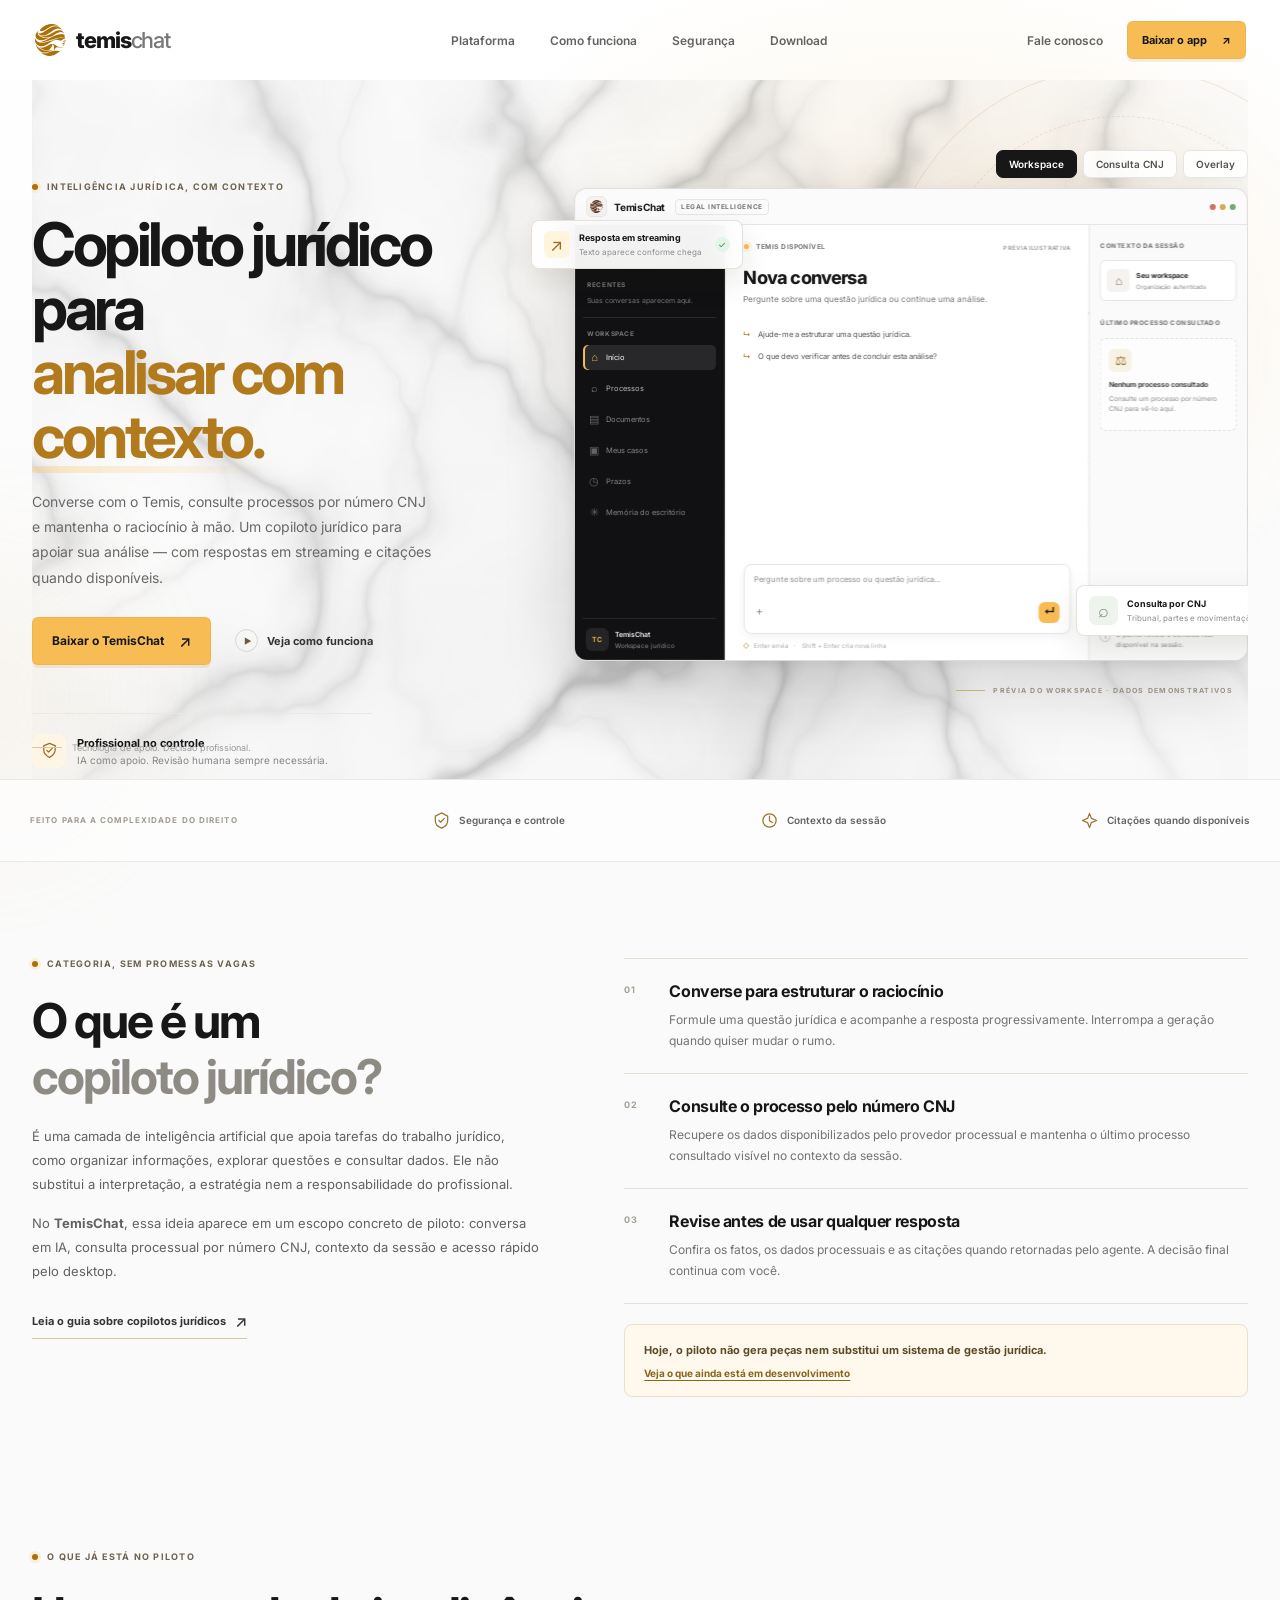
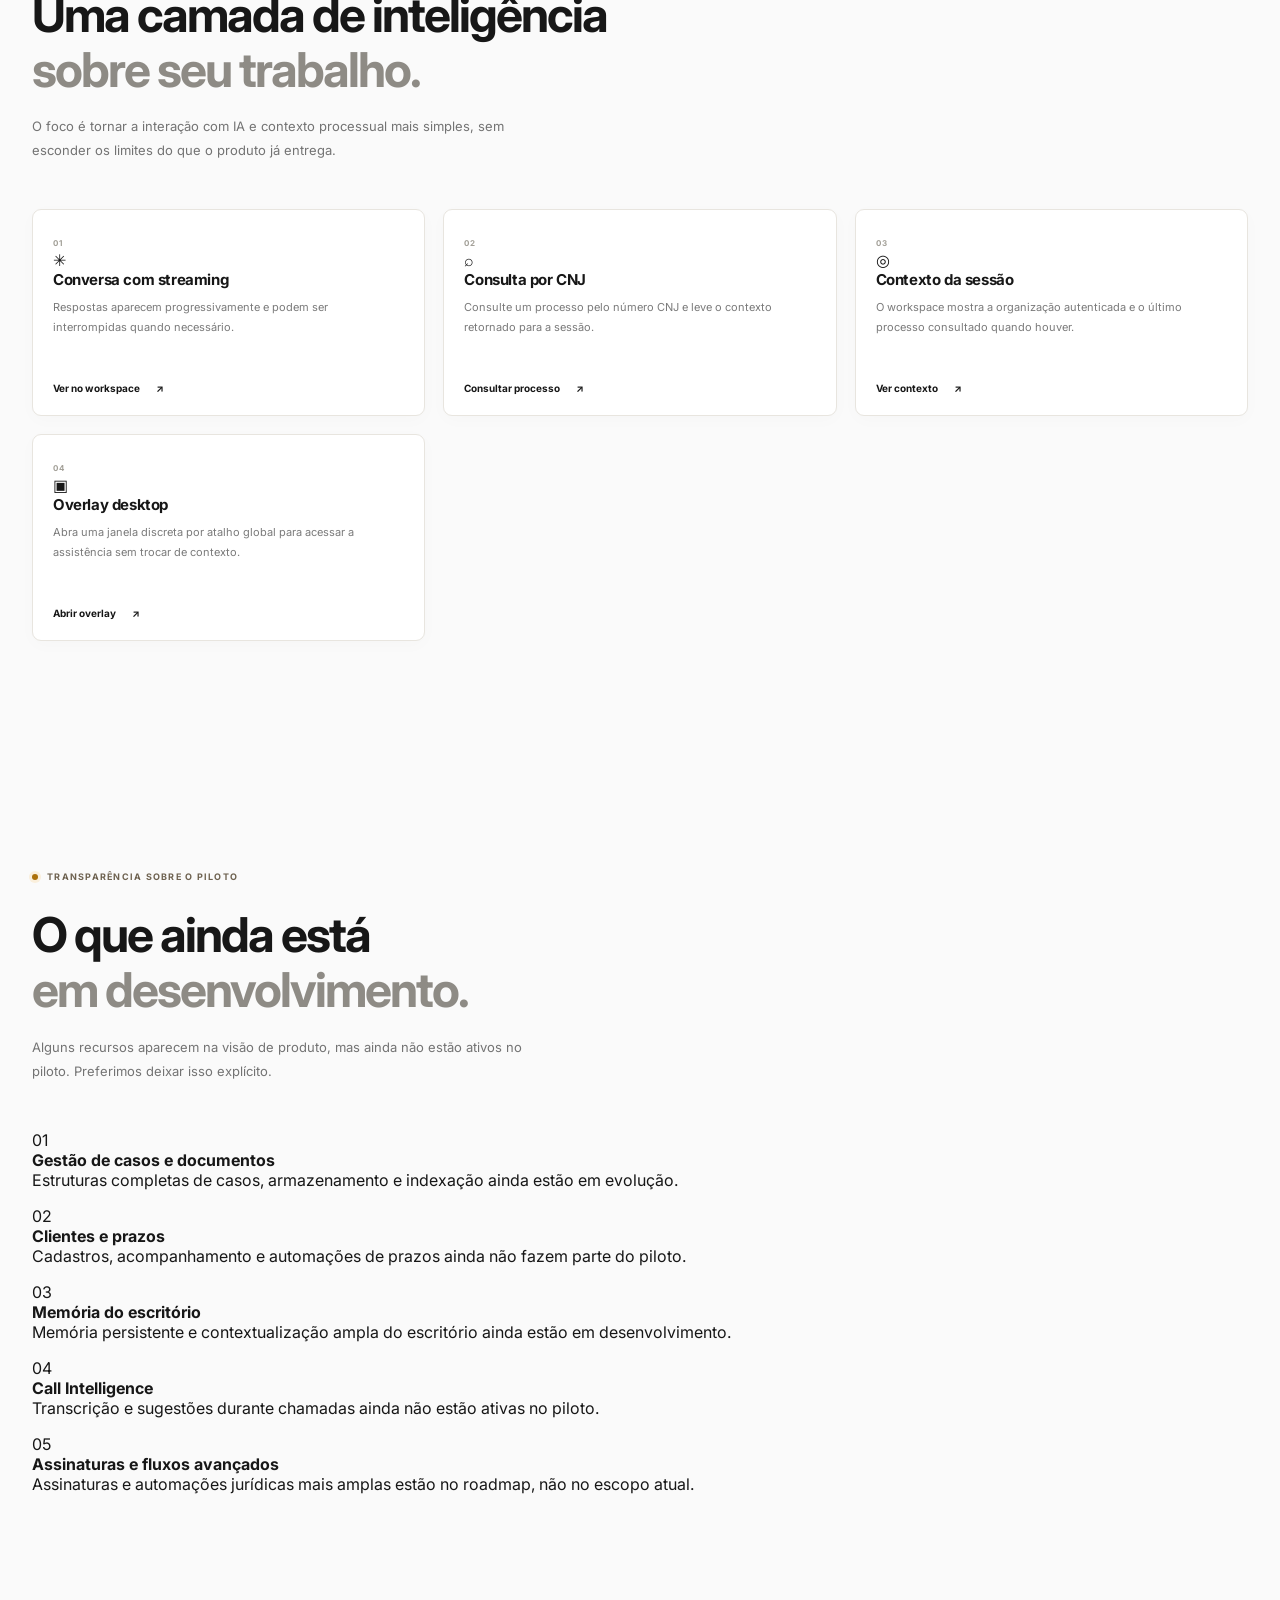
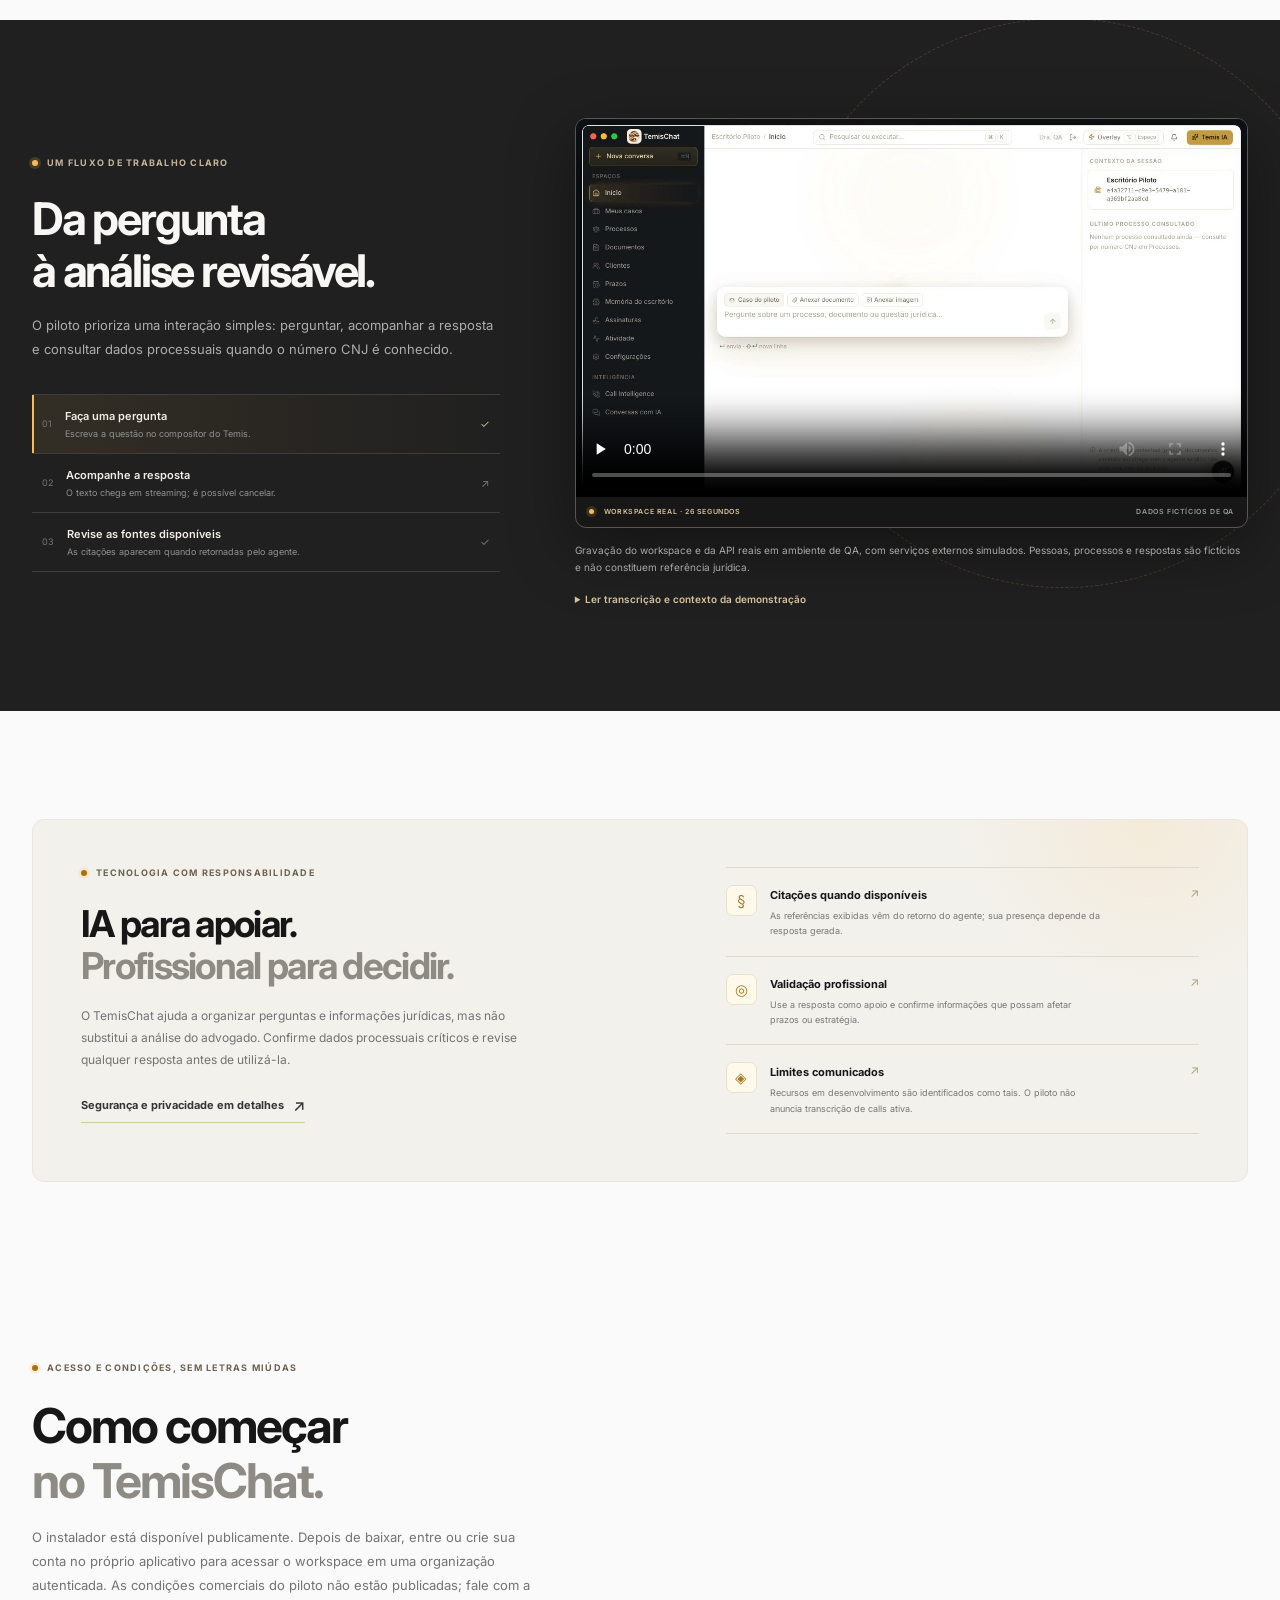
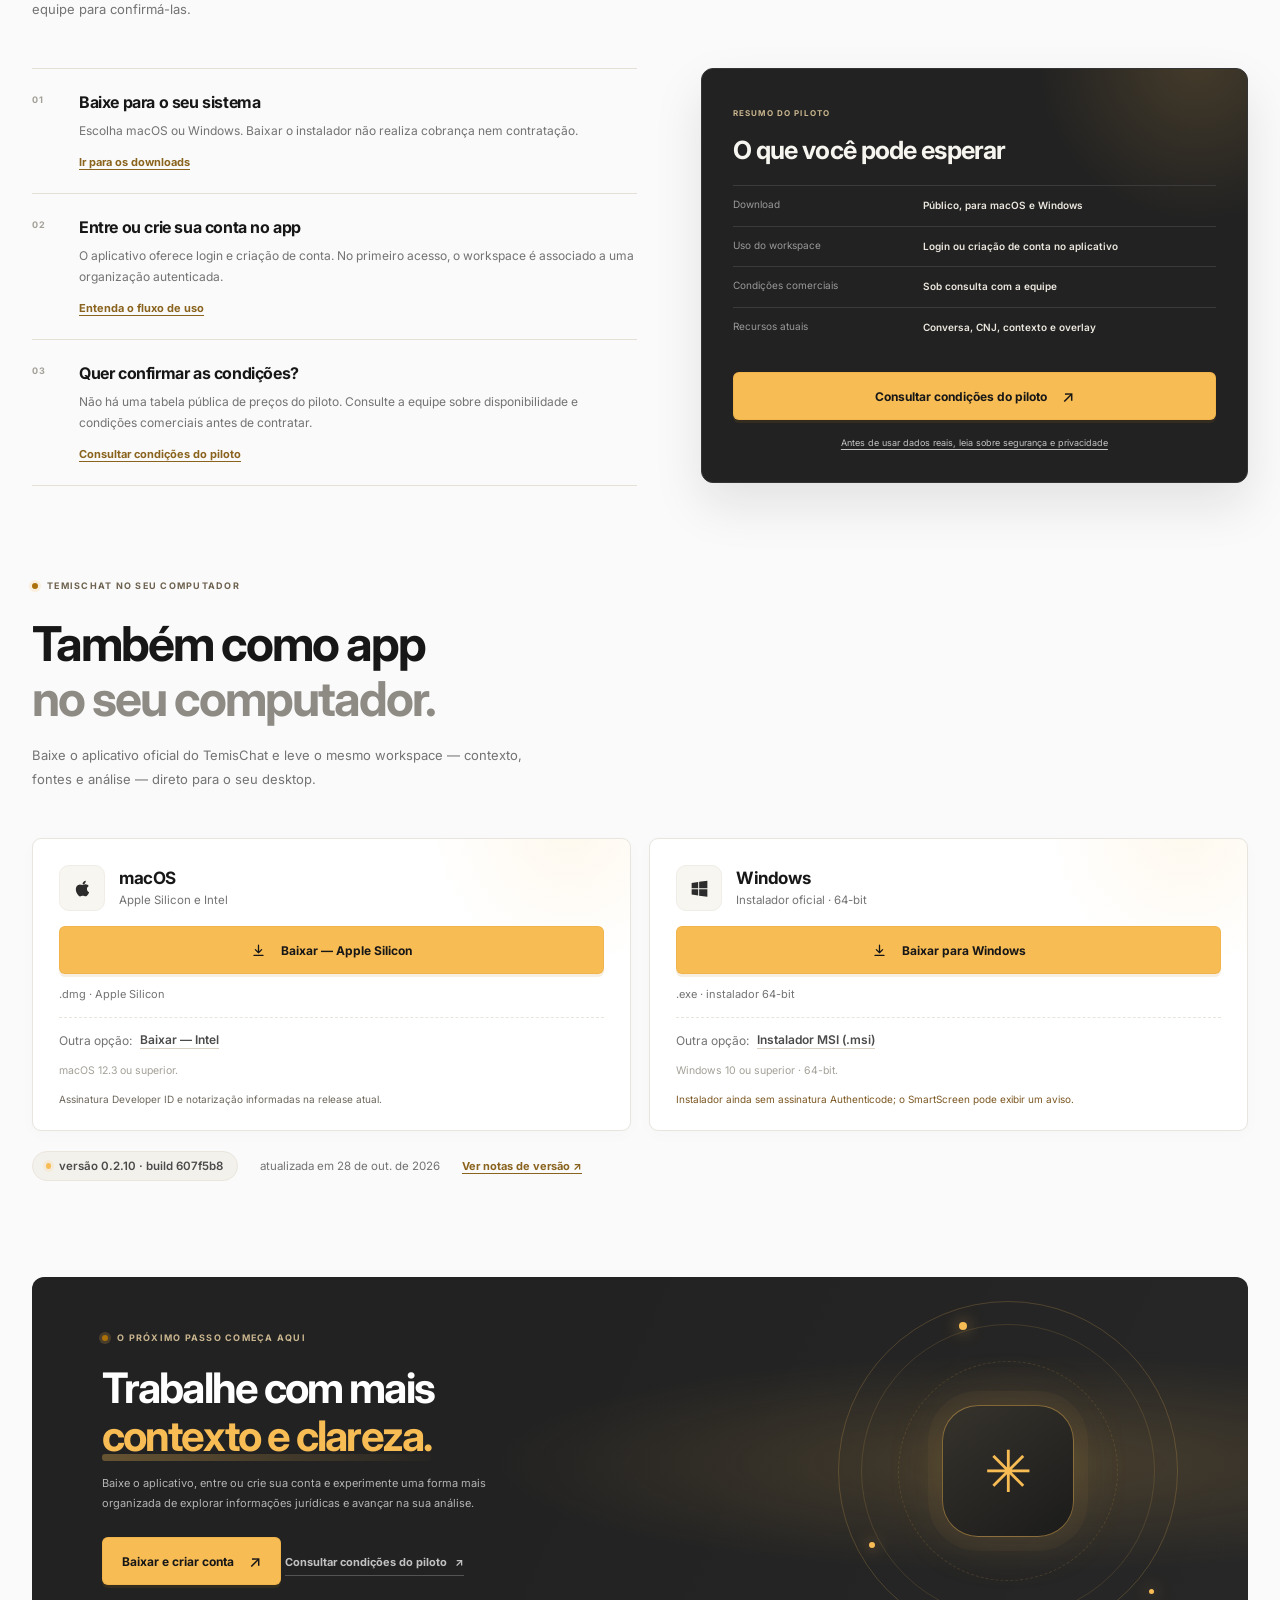
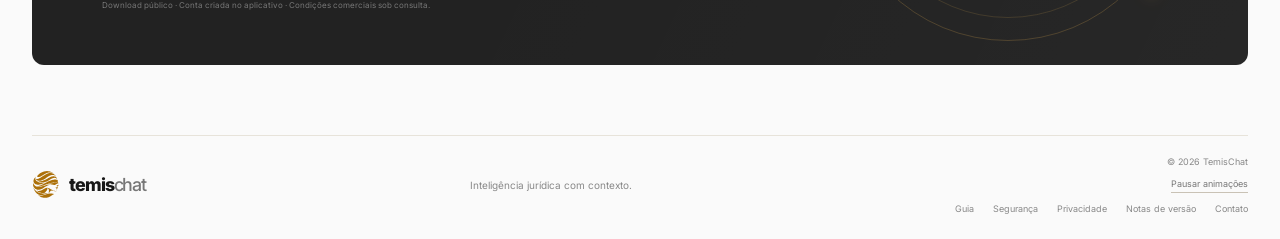
==== commit 33868878: "Merge origin/main into main Keep the SXO download section — the incoming icon and label fixes target" ====
--- a/index.html
+++ b/index.html
@@ -368,10 +368,10 @@
             </div>
             <a class="button button-gold button-large download-primary" data-asset="aarch64-dmg" href="https://temis-chat-releases.temischat.com/temischat/latest/TemisChat_aarch64.dmg" rel="nofollow" data-track="app_download" data-track-location="download_section">
               <span class="dl-icon" aria-hidden="true"><svg viewBox="0 0 20 20" fill="none"><path d="M10 3v10m0 0 4.2-4.2M10 13 5.8 8.8M4 16.6h12" stroke="currentColor" stroke-width="1.7" stroke-linecap="round" stroke-linejoin="round"/></svg></span>
-              Baixar para Mac
+              Baixar — Apple Silicon
             </a>
             <div class="download-meta-row"><span class="download-meta" data-meta="aarch64-dmg">.dmg · Apple Silicon</span></div>
-            <div class="download-alt"><span>Outra opção:</span><a data-asset="x64-dmg" href="https://temis-chat-releases.temischat.com/temischat/latest/TemisChat_x64.dmg" rel="nofollow" data-track="app_download" data-track-location="download_section">Mac com chip Intel (.dmg)</a></div>
+            <div class="download-alt"><span>Outra opção:</span><a data-asset="x64-dmg" href="https://temis-chat-releases.temischat.com/temischat/latest/TemisChat_x64.dmg" rel="nofollow" data-track="app_download" data-track-location="download_section">Baixar — Intel</a></div>
             <small class="download-req">macOS 12.3 ou superior.</small>
             <small class="download-security">Assinatura Developer ID e notarização informadas na release atual.</small>
           </article>
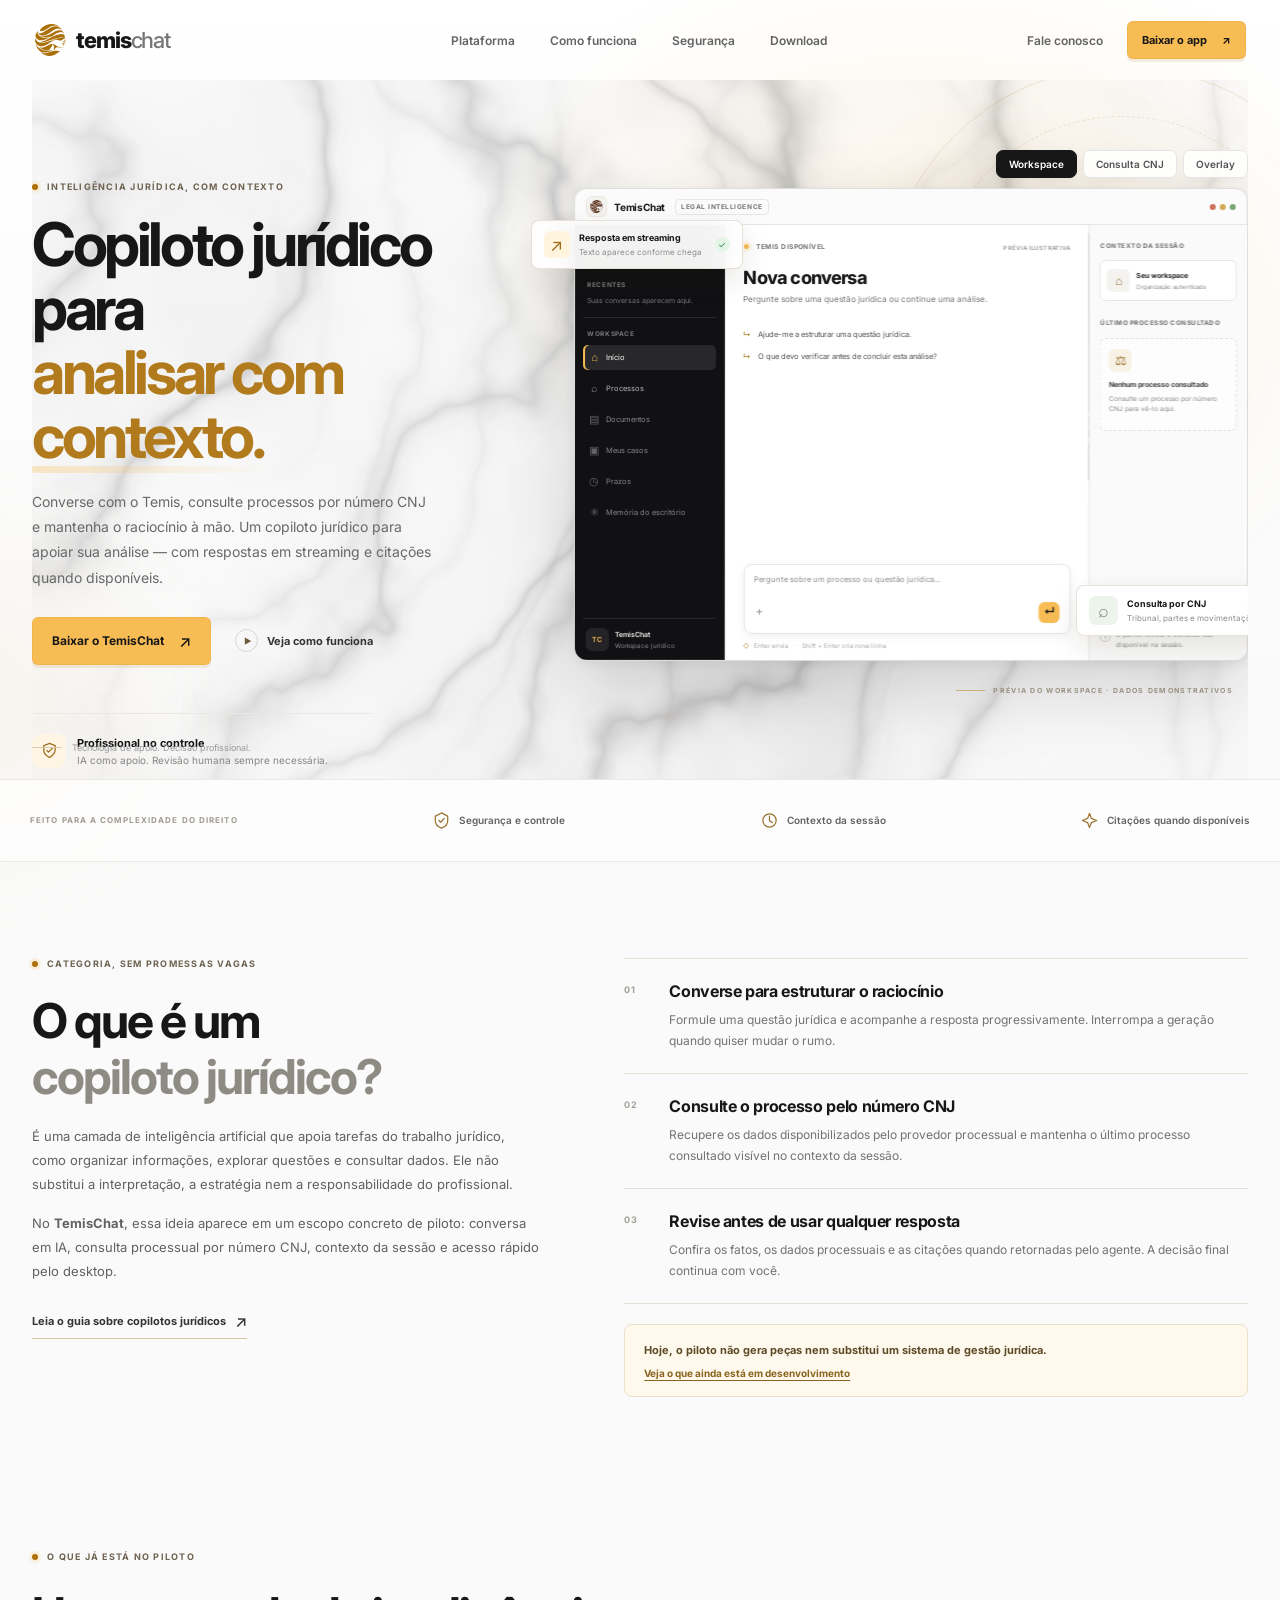
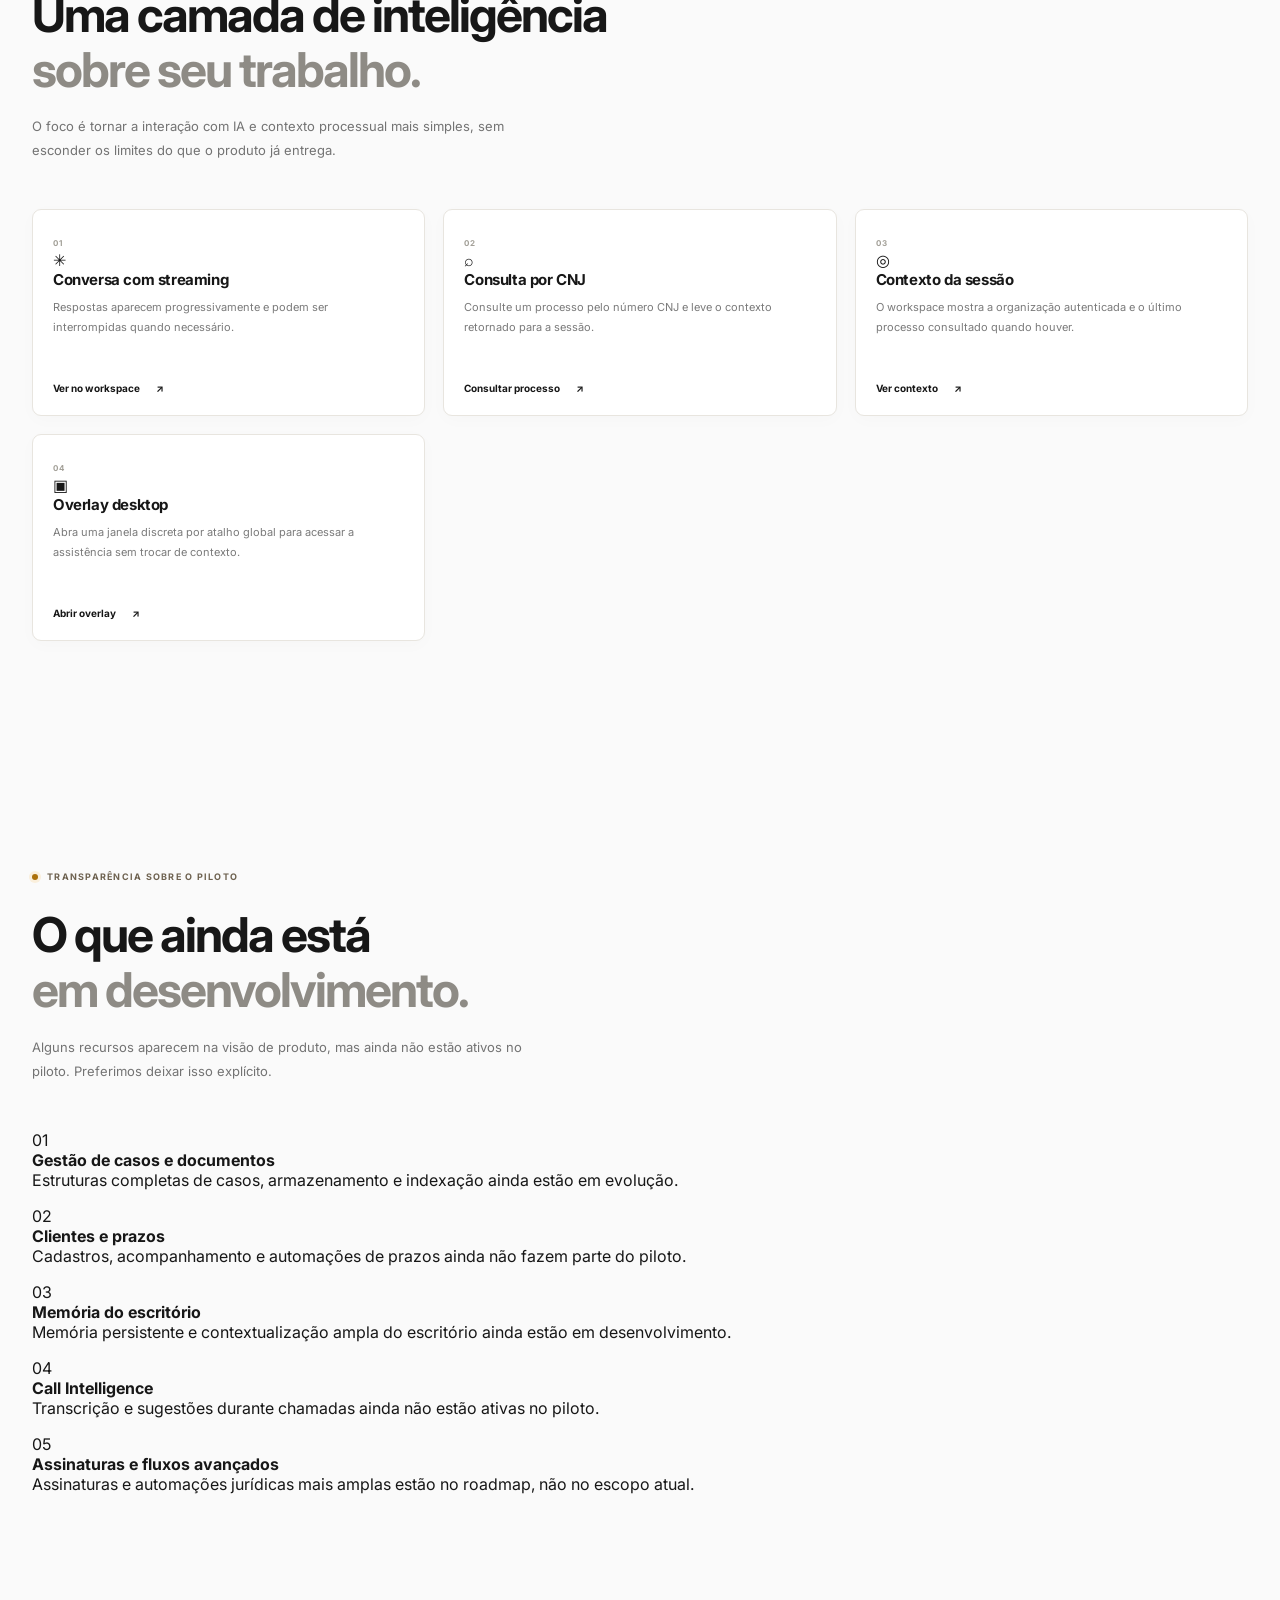
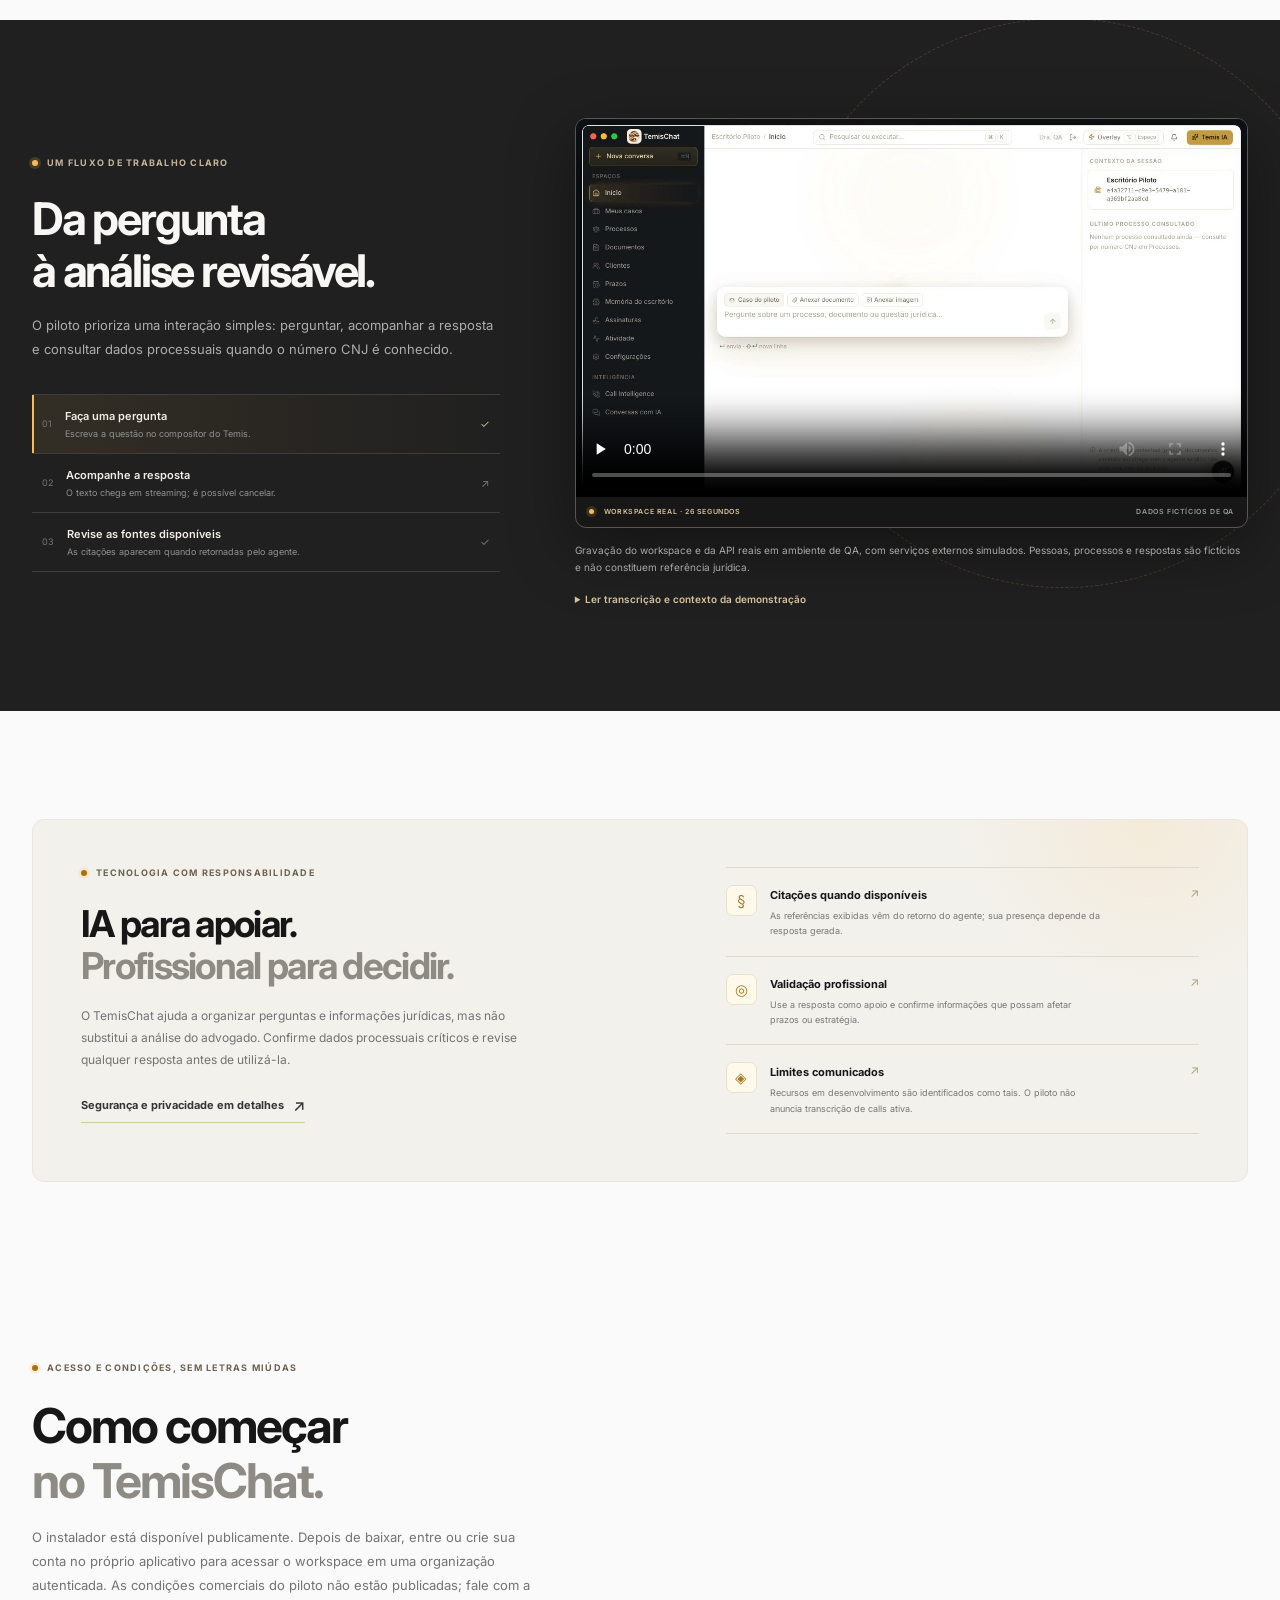
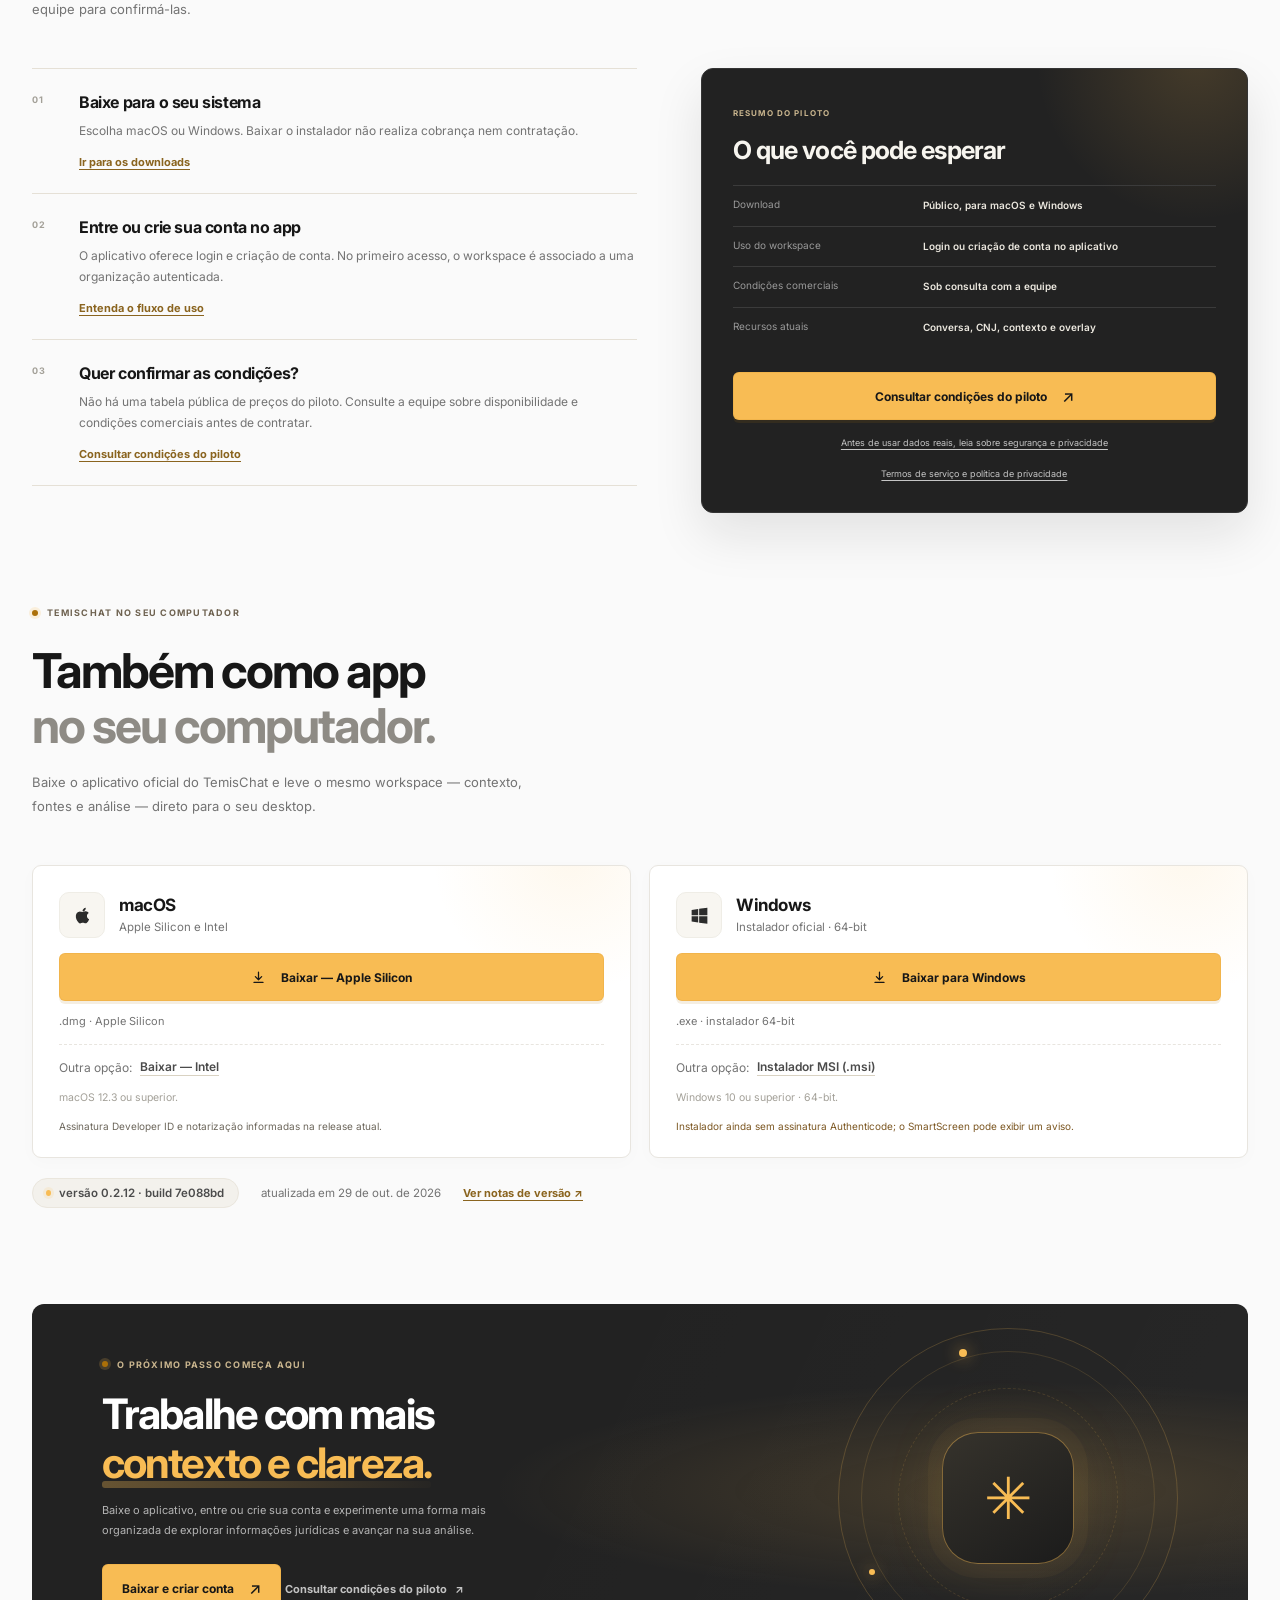
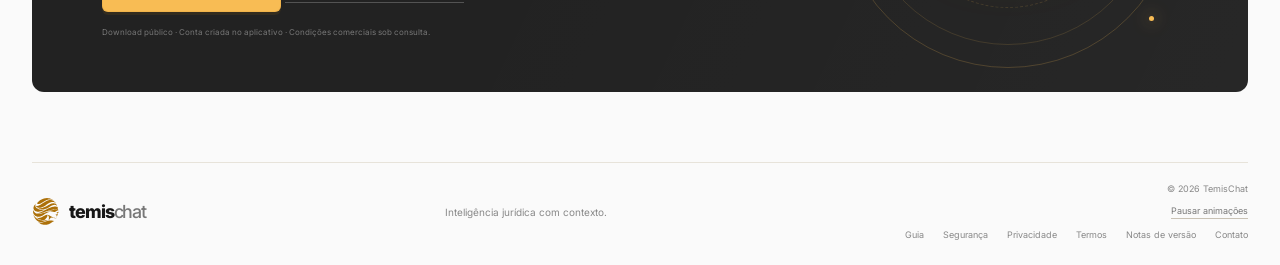
==== commit ab5ddc54: "feat: publish privacy policy and terms of service - rewrite privacidade.html as the product + site p" ====
--- a/index.html
+++ b/index.html
@@ -349,6 +349,7 @@
             </dl>
             <a class="button button-gold button-large" href="mailto:contato@temischat.com?subject=Quero%20conhecer%20as%20condi%C3%A7%C3%B5es%20do%20piloto%20TemisChat" data-track="access_request" data-track-location="pilot_card">Consultar condições do piloto <span class="arrow" aria-hidden="true">↗</span></a>
             <a class="pilot-security-link" href="./seguranca.html">Antes de usar dados reais, leia sobre segurança e privacidade</a>
+            <a class="pilot-security-link" href="./termos-de-servico.html">Termos de serviço e política de privacidade</a>
           </aside>
         </div>
       </section>
@@ -421,6 +422,7 @@
           <a href="./guia-copiloto-juridico.html">Guia</a>
           <a href="./seguranca.html">Segurança</a>
           <a href="./privacidade.html">Privacidade</a>
+          <a href="./termos-de-servico.html">Termos</a>
           <a href="./notas-de-versao.html">Notas de versão</a>
           <a href="mailto:contato@temischat.com" data-track="contact_email" data-track-location="footer">Contato</a>
         </nav>
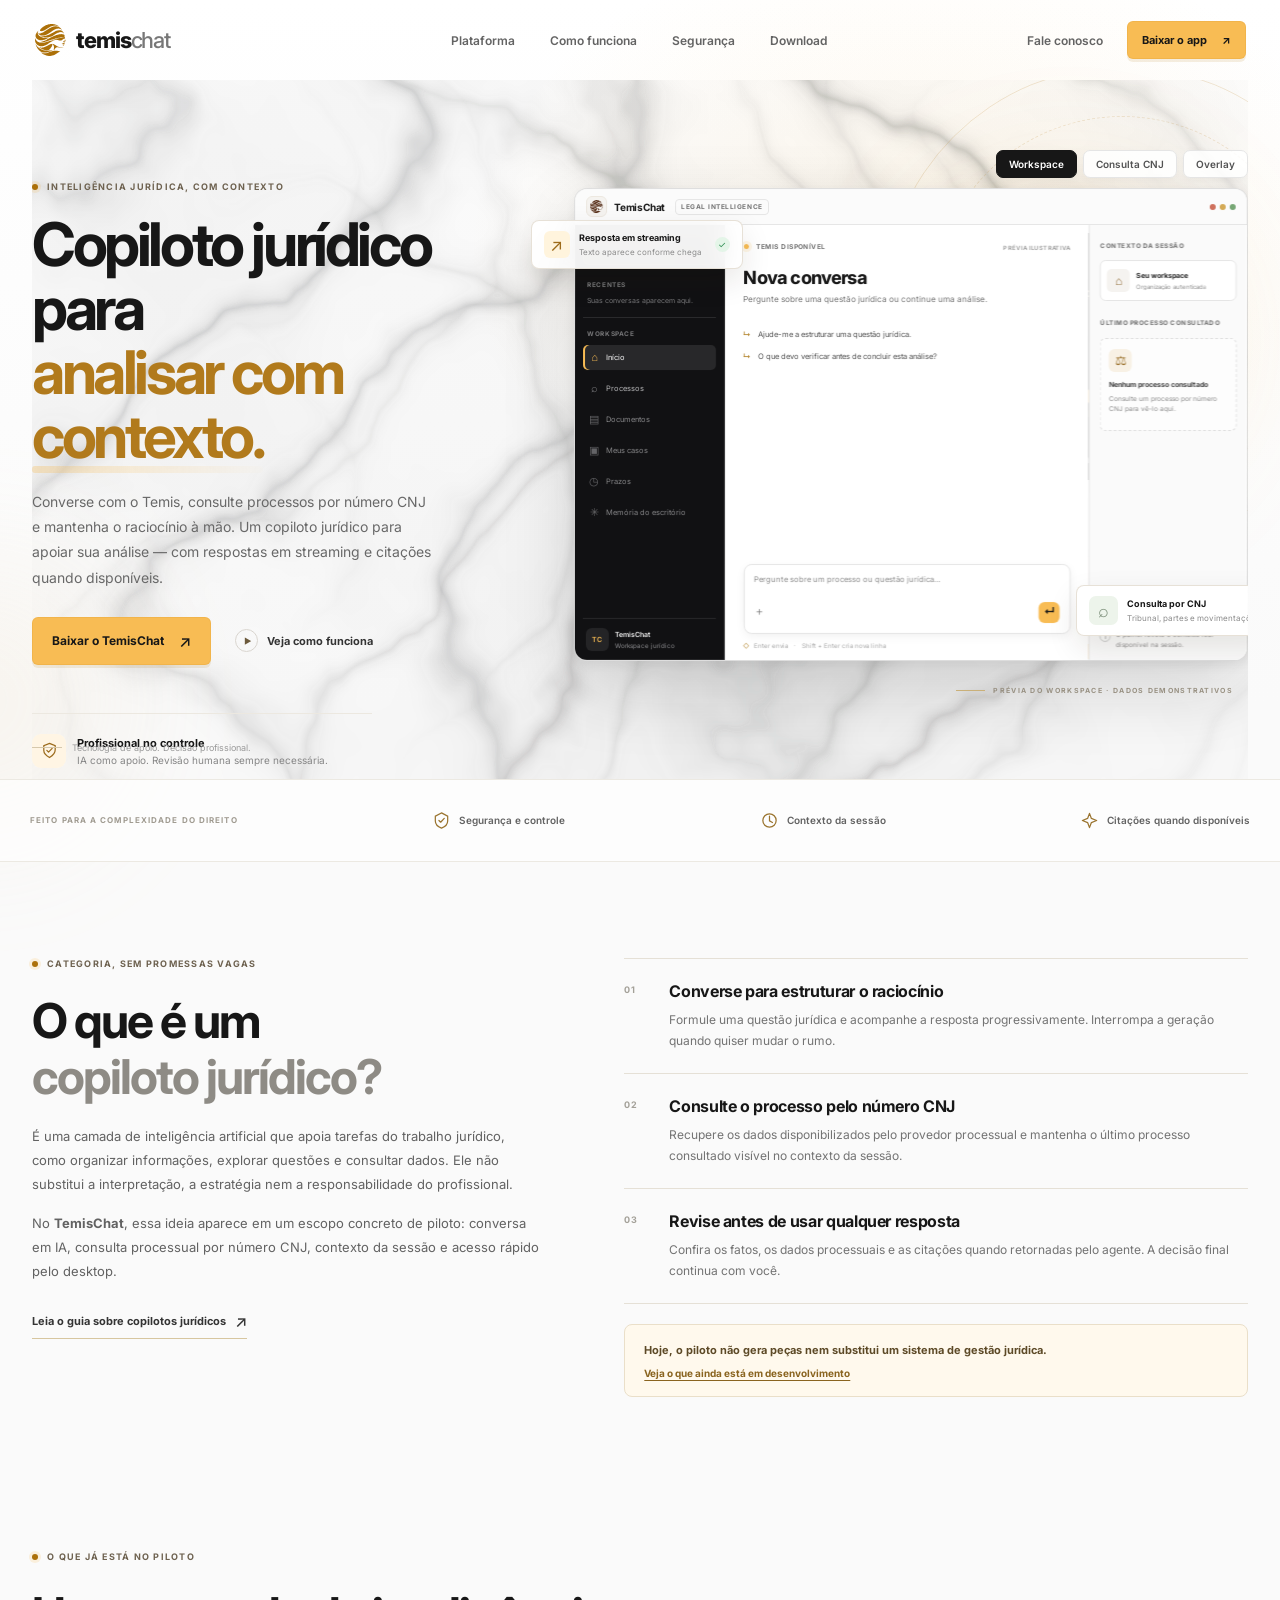
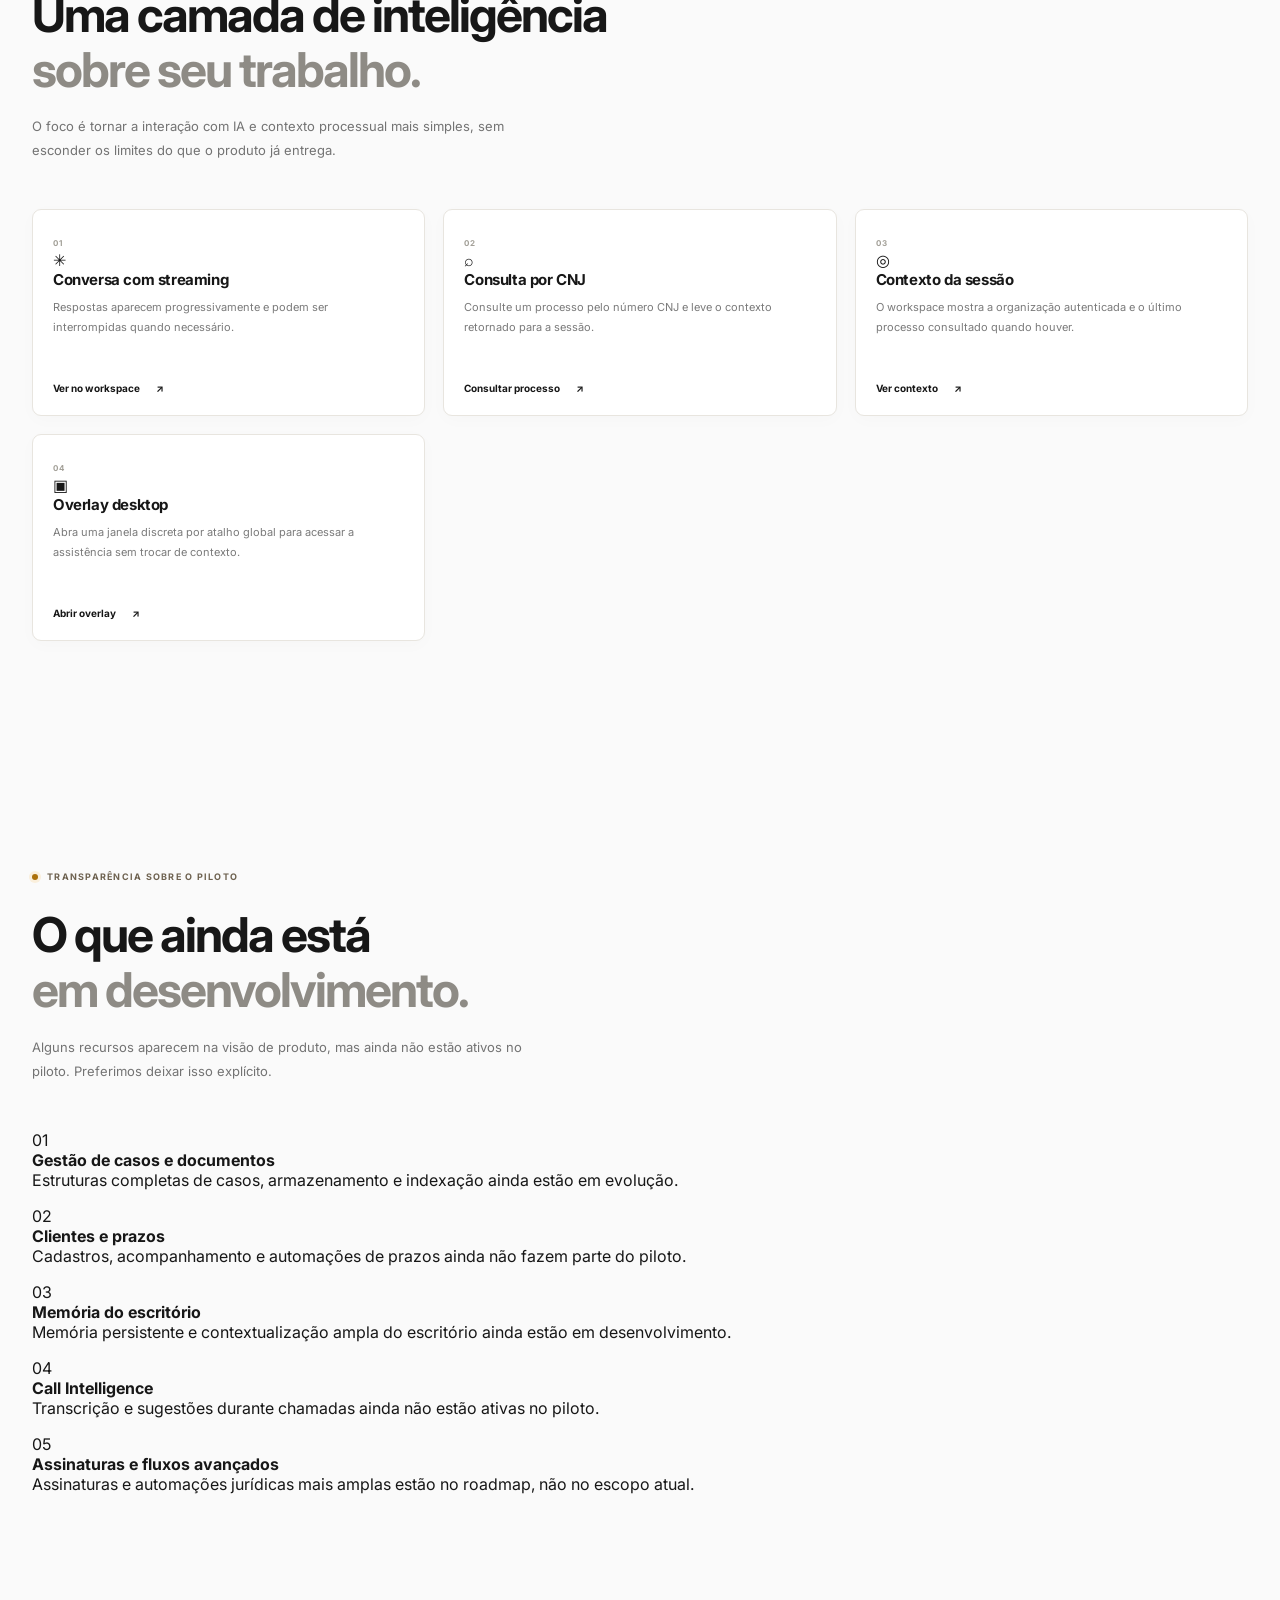
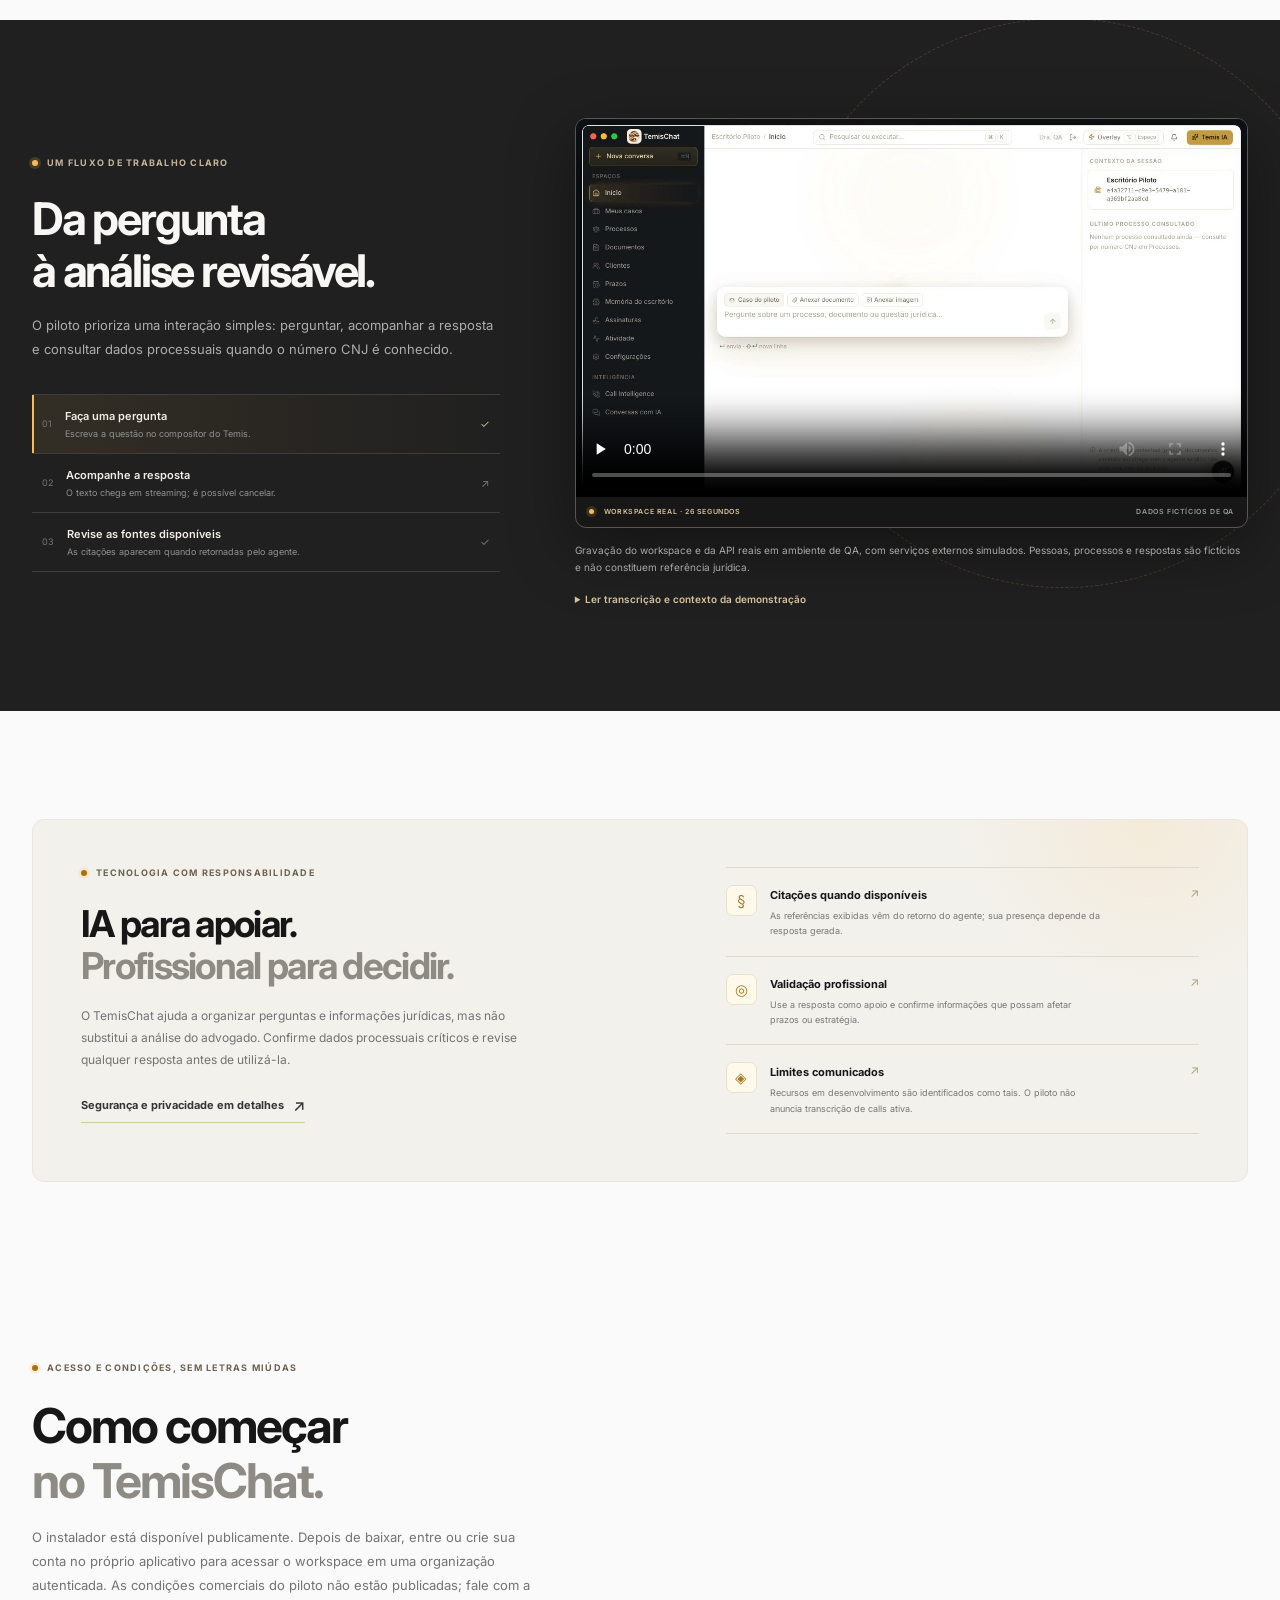
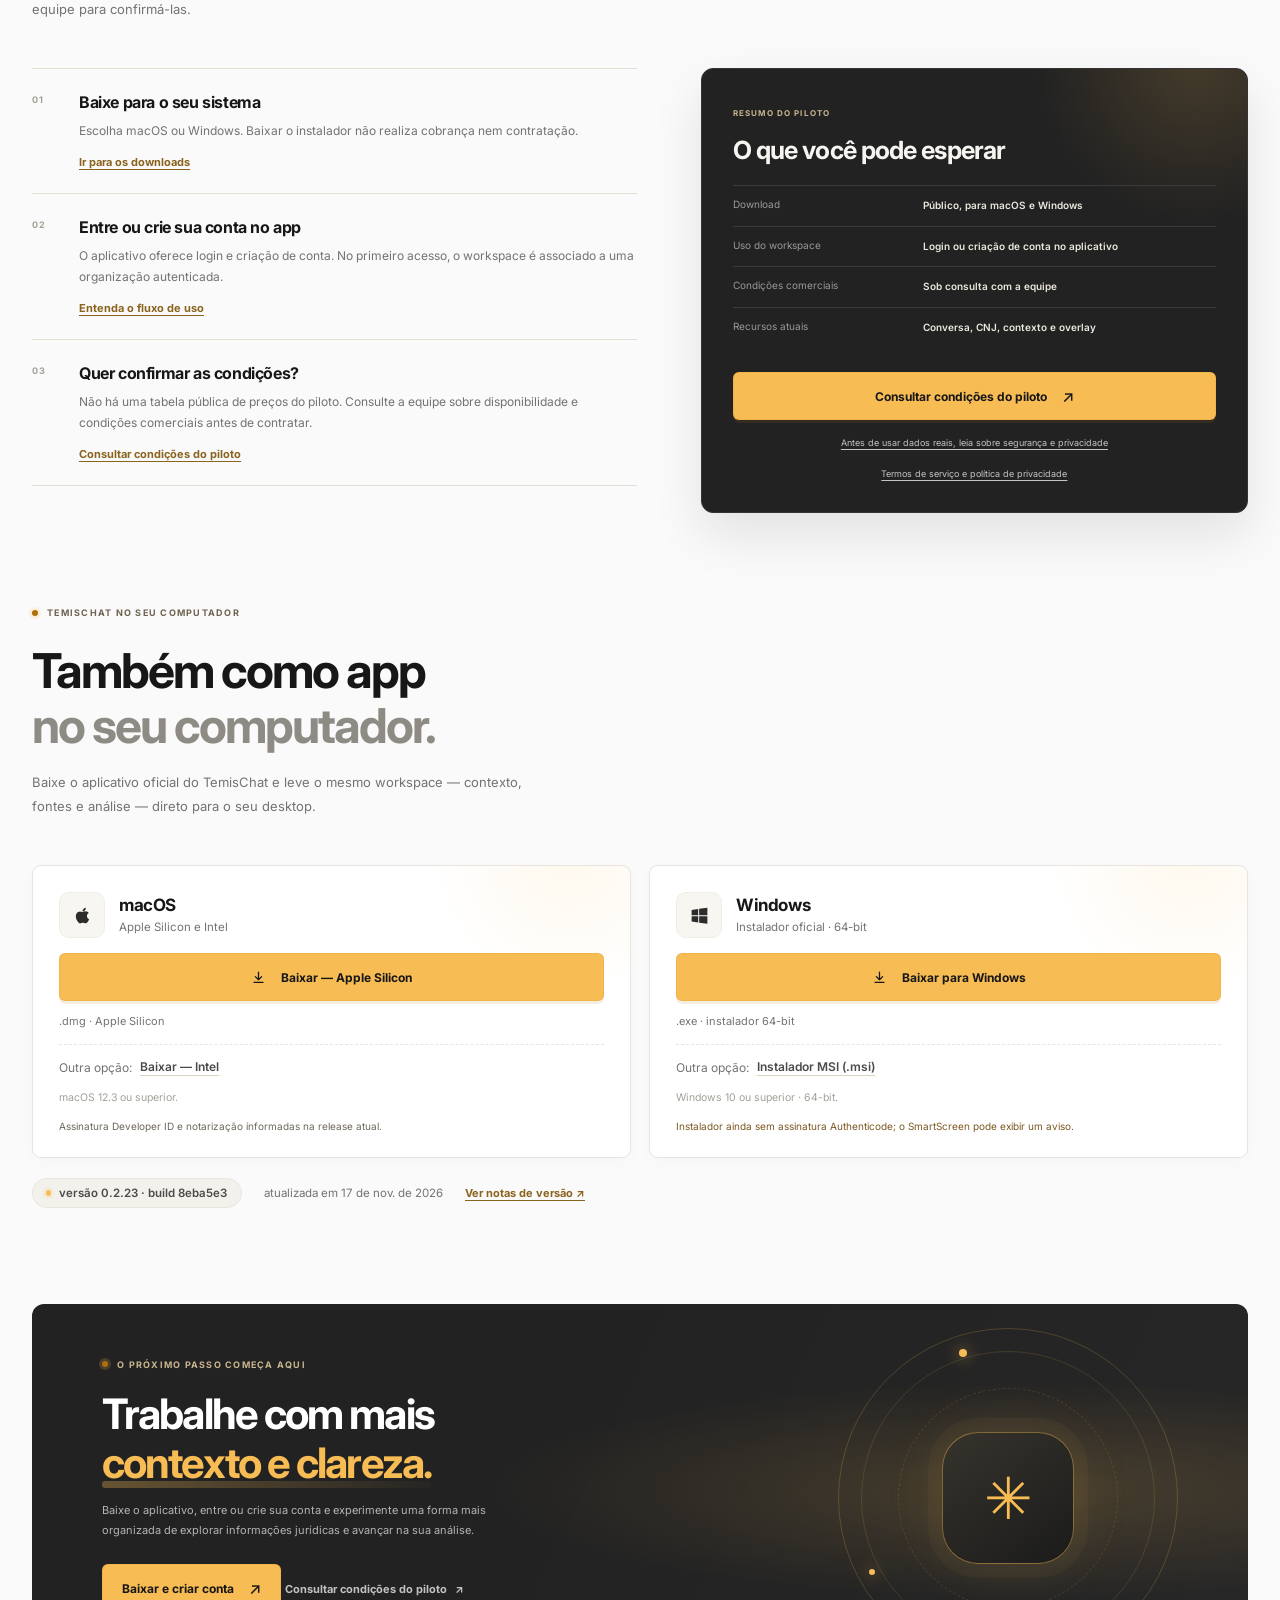
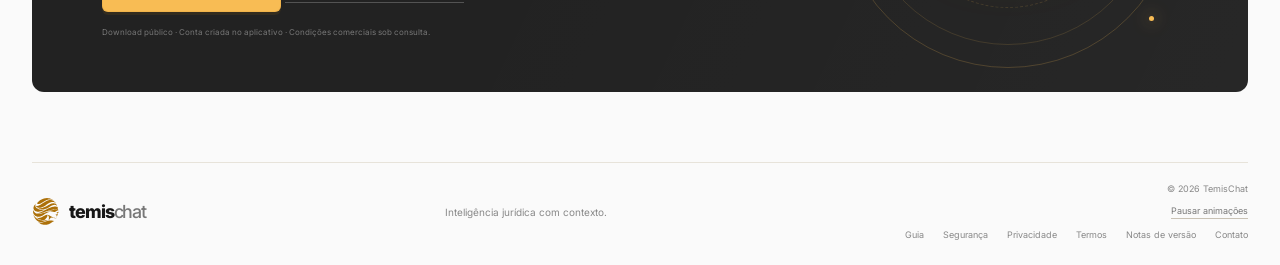
==== commit 8d1bef4c: "feat(analytics): add Google Tag Manager to landing page Load the GTM container (GTM-MVXJPWN7) in the" ====
--- a/index.html
+++ b/index.html
@@ -3,6 +3,14 @@
   <head>
     <meta charset="utf-8" />
     <meta name="viewport" content="width=device-width, initial-scale=1" />
+    <!-- Google Tag Manager -->
+    <script async src="https://www.googletagmanager.com/gtm.js?id=GTM-MVXJPWN7"></script>
+    <script>
+      window.dataLayer = window.dataLayer || [];
+      function gtag(){dataLayer.push(arguments);}
+      gtag('js', new Date());
+    </script>
+    <!-- End Google Tag Manager -->
     <meta name="theme-color" content="#FAFAFA" />
     <meta name="description" content="Copiloto jurídico com conversa em IA, consulta processual por CNJ e contexto da sessão. Conheça o piloto e baixe o TemisChat para macOS ou Windows." />
     <meta name="robots" content="index,follow,max-image-preview:large" />
